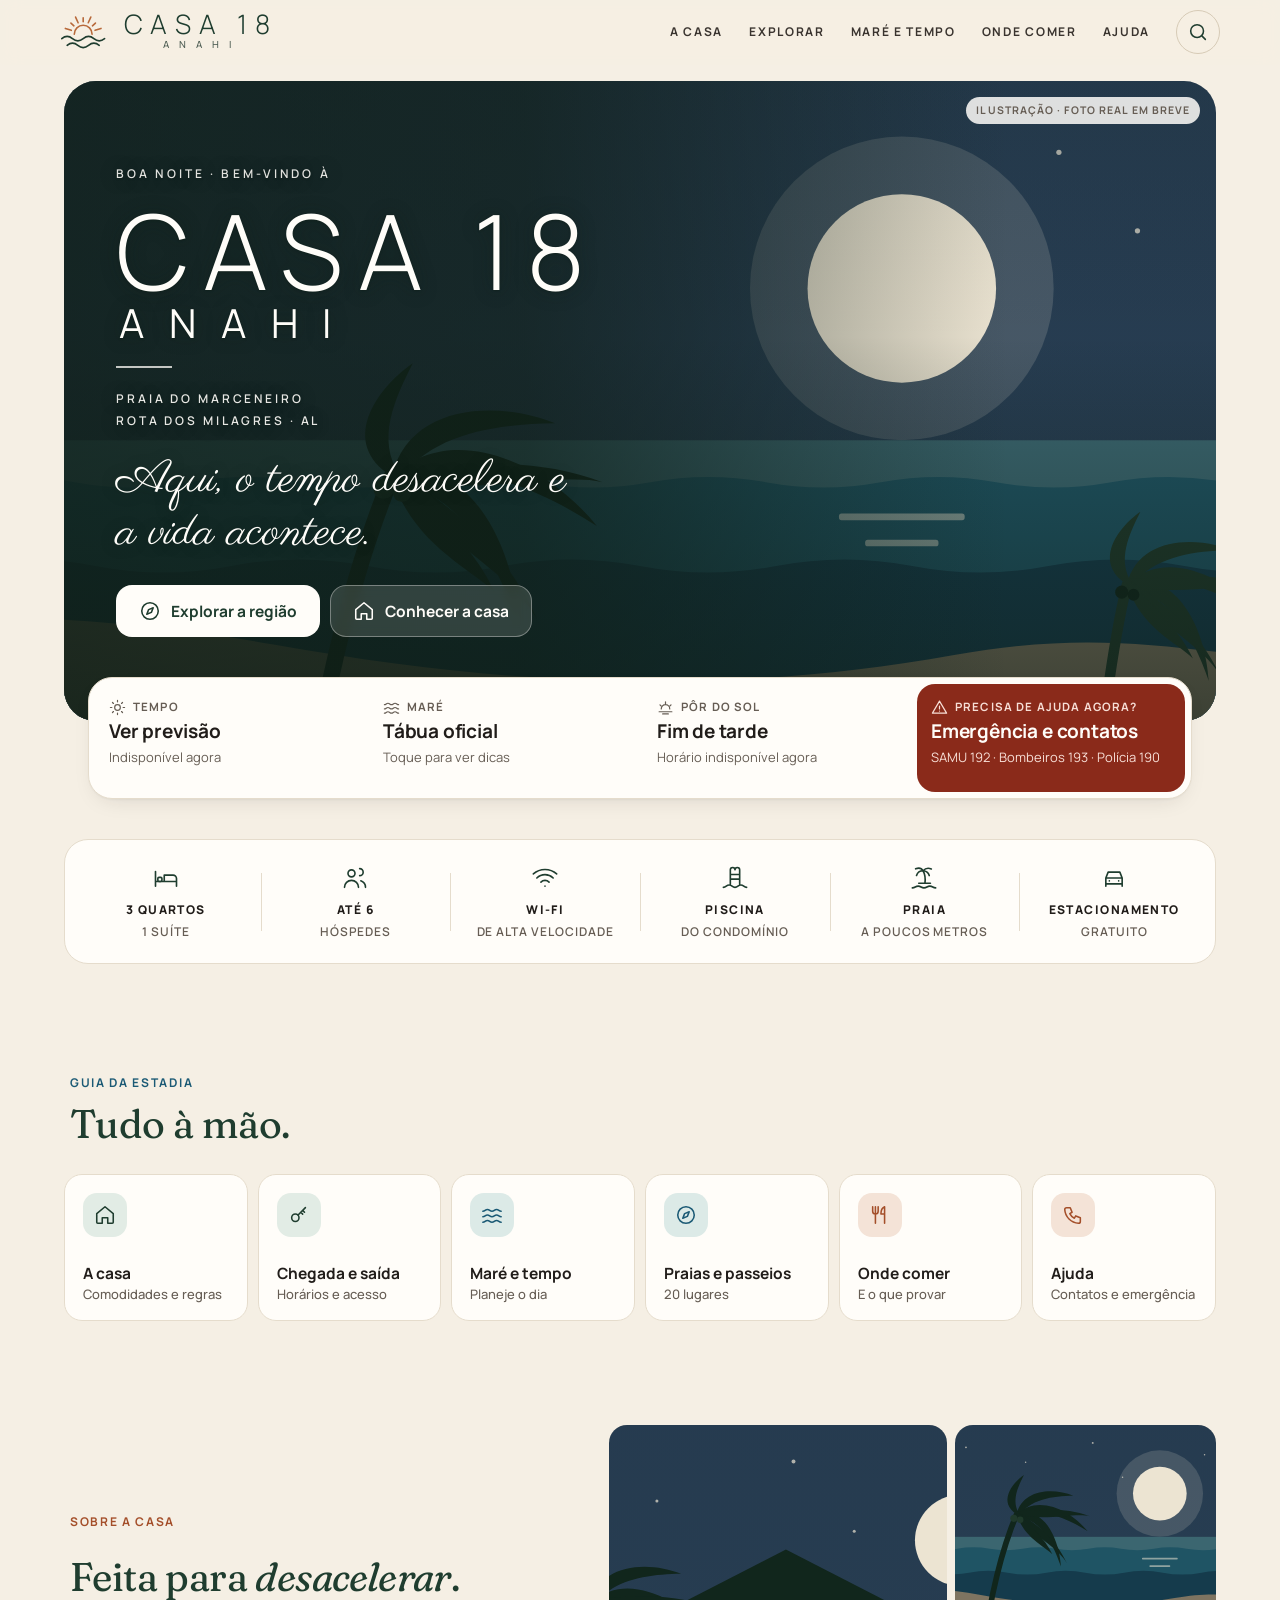
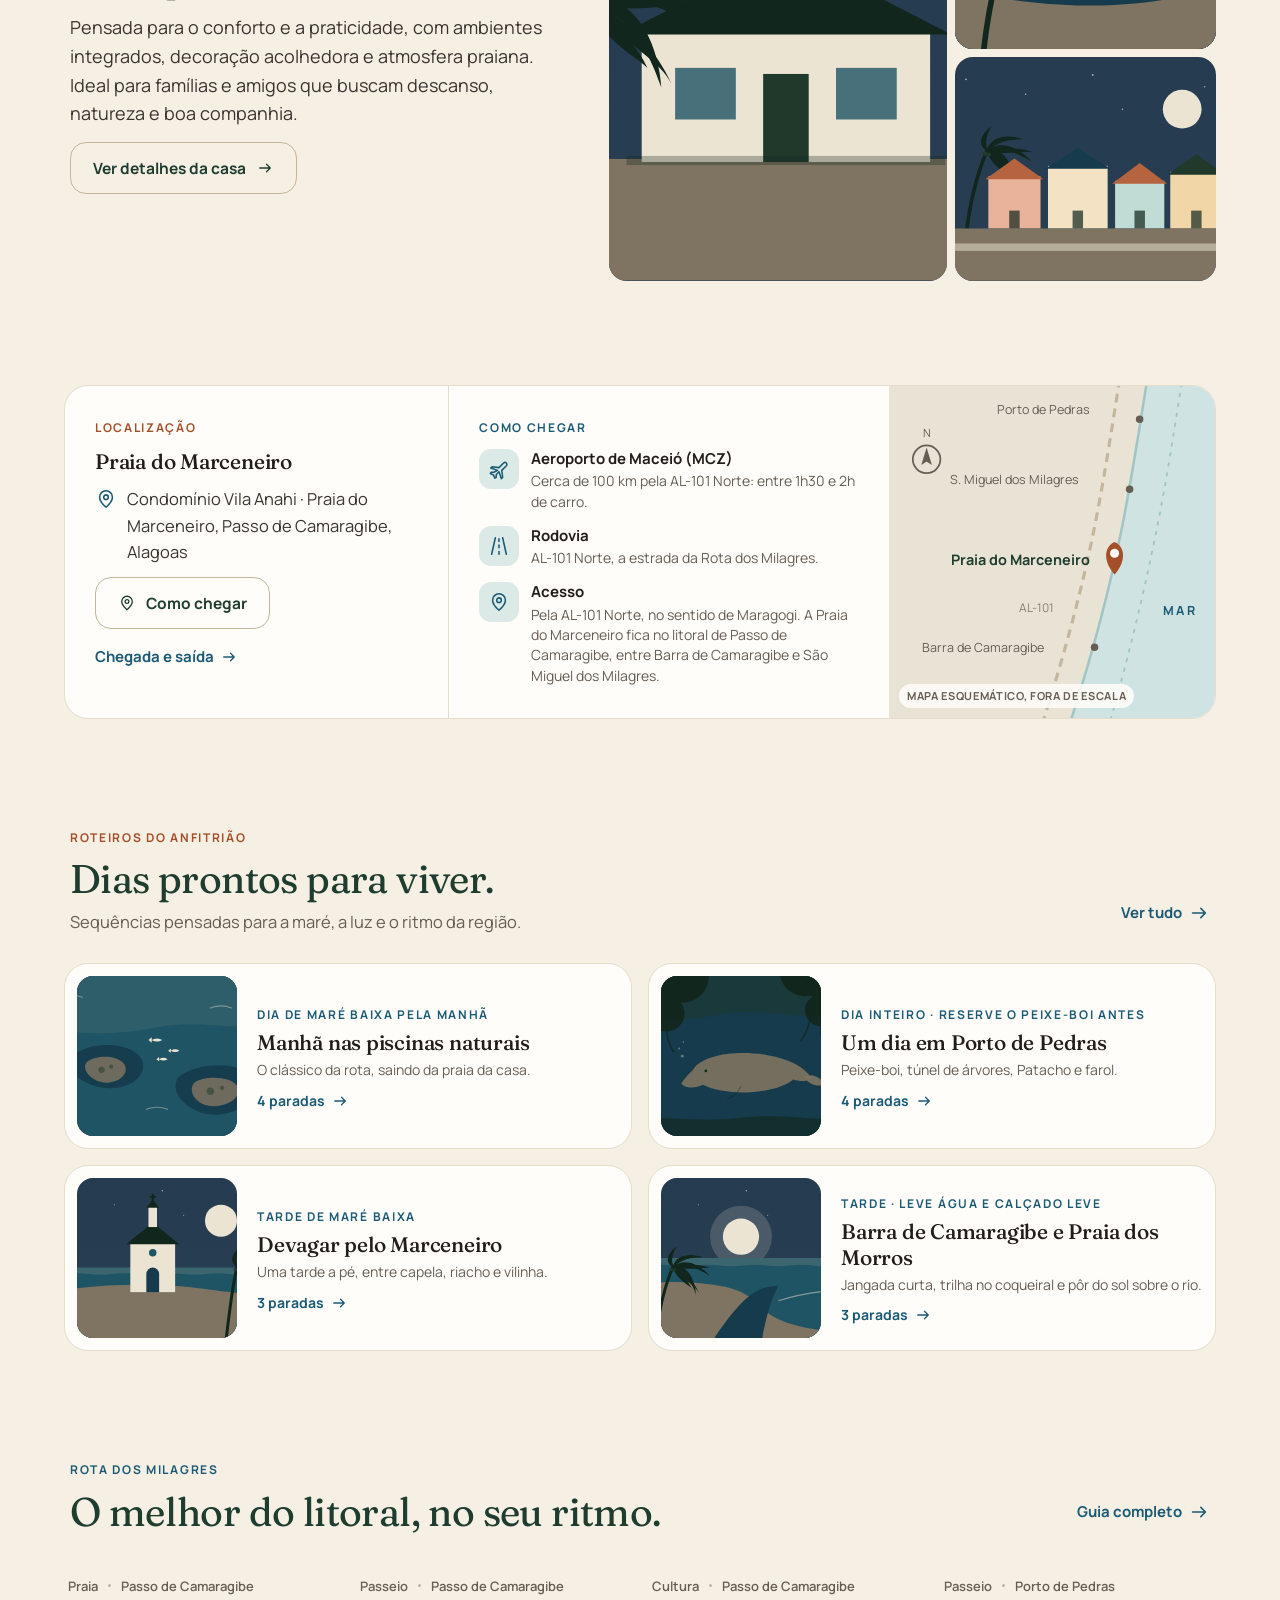
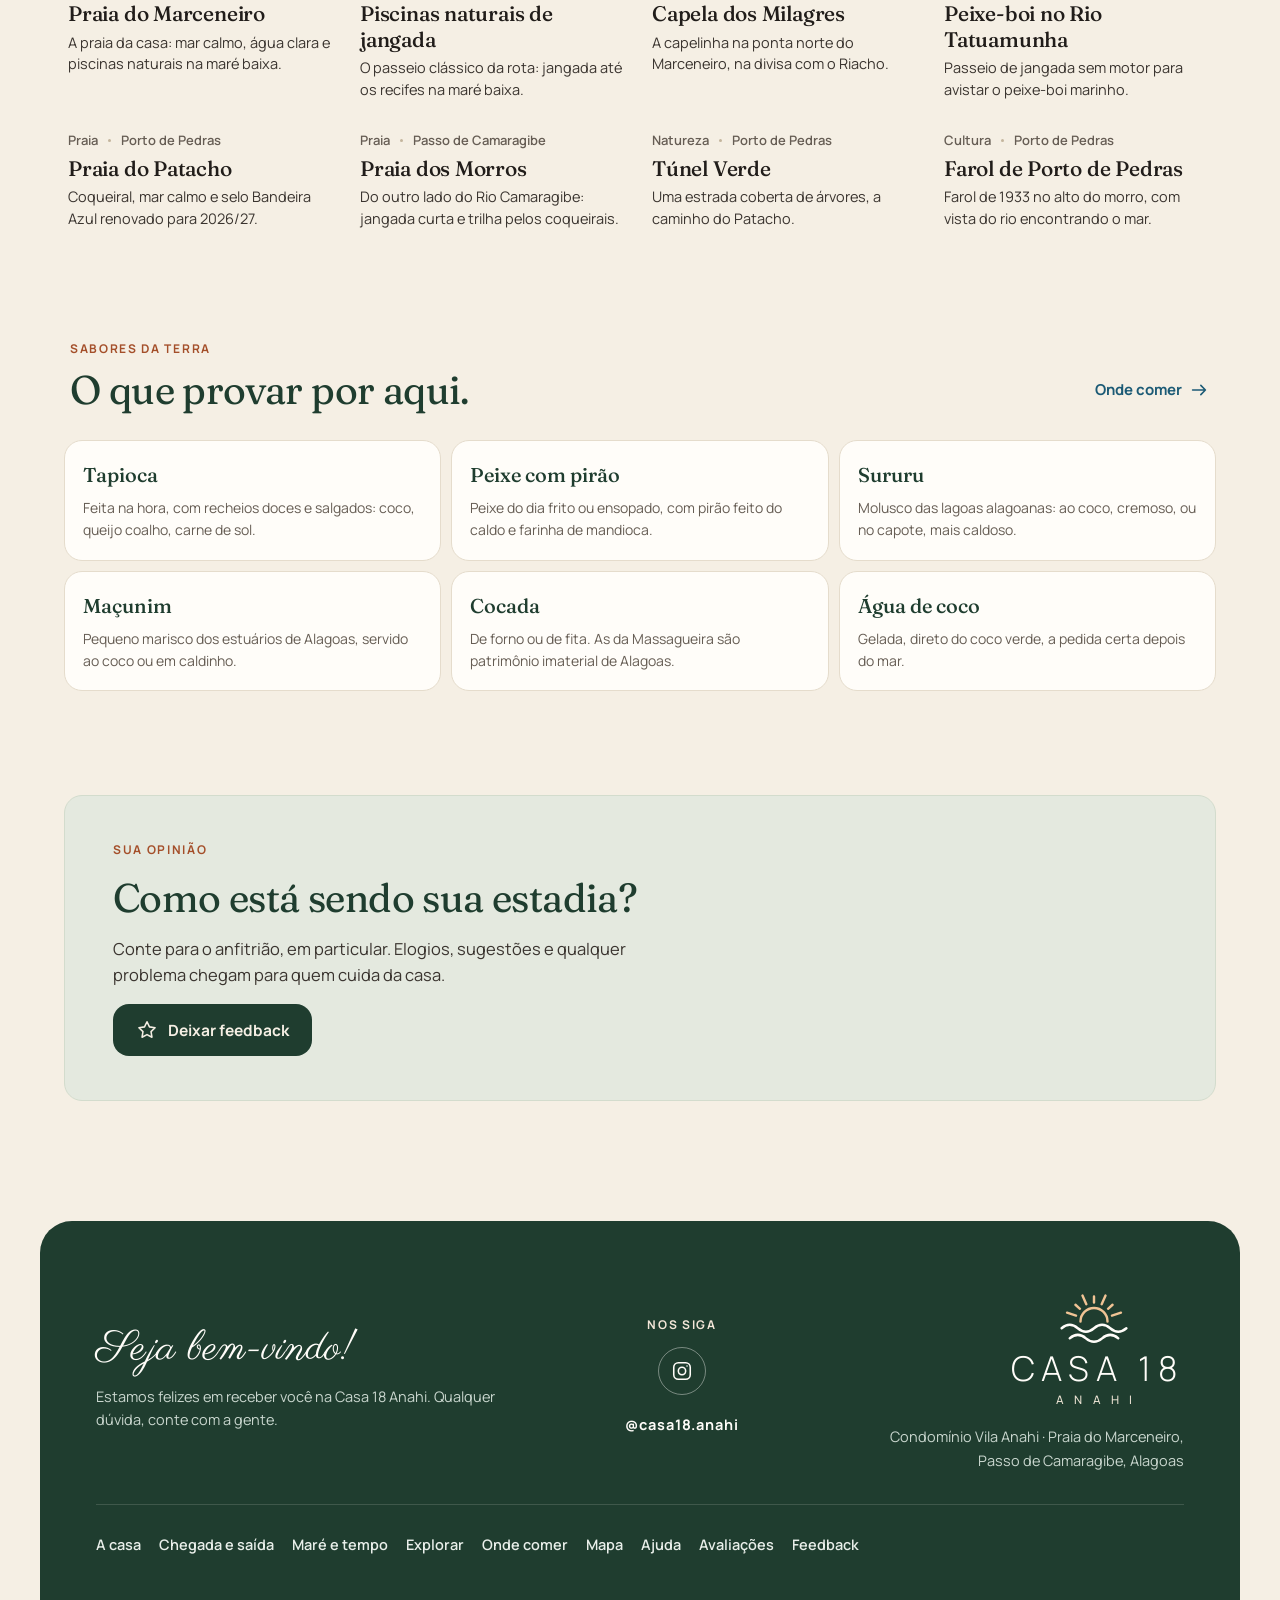
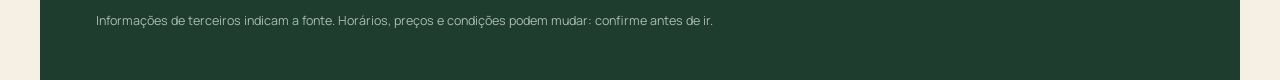
==== index.html @ d0d4b691 "Anahi001" ====
<!doctype html>
<html lang="pt-BR">
<head>
<meta charset="utf-8">
<meta name="viewport" content="width=device-width, initial-scale=1, viewport-fit=cover">
<title>Casa 18 Anahi · Guia do hóspede</title>
<meta name="description" content="Guia digital da casa na Praia do Marceneiro, Rota dos Milagres, Alagoas: estadia, praias, piscinas naturais, maré, onde comer e contatos úteis.">
<meta name="theme-color" content="#1F3D2F">
<meta name="robots" content="index, follow">
<meta property="og:type" content="website">
<meta property="og:locale" content="pt_BR">
<meta property="og:title" content="Casa 18 Anahi · Guia do hóspede">
<meta property="og:description" content="Tudo para sua estadia e o melhor da Rota dos Milagres, a poucos toques.">
<meta property="og:image" content="">
<link rel="icon" href="data:image/svg+xml,%3Csvg xmlns='http://www.w3.org/2000/svg' viewBox='0 0 64 64'%3E%3Crect width='64' height='64' rx='14' fill='%231F3D2F'/%3E%3Csvg x='3' y='3' width='58' height='58' viewBox='2 2 60 60'%3E%3Cg fill='none' stroke-linecap='round' stroke-linejoin='round' stroke-width='4.2'%3E%3Cpath stroke='%23F0C394' d='M21.5 31A10.5 10.5 0 0 1 42.5 31M17.26 26.21L12.03 24.51M22.89 18.46L19.66 14.01M32 15.5L32 10M41.11 18.46L44.34 14.01M46.74 26.21L51.97 24.51'/%3E%3Cpath stroke='%23FFFDF9' d='M5 42 c6 -5.6 12 -5.6 18 0 s12 5.6 18 0 s12 -5.6 18 0M14 52 c6 -5.6 12 -5.6 18 0 s12 5.6 18 0'/%3E%3C/g%3E%3C/svg%3E%3C/svg%3E">
<link rel="apple-touch-icon" href="apple-touch-icon.png">
<link rel="preconnect" href="https://fonts.googleapis.com">
<link rel="preconnect" href="https://fonts.gstatic.com" crossorigin>
<link href="https://fonts.googleapis.com/css2?family=Fraunces:ital,opsz,wght,SOFT@0,9..144,300..600,0..100;1,9..144,300..600,0..100&family=Manrope:wght@300..800&family=Parisienne&display=swap" rel="stylesheet">
<link rel="preconnect" href="https://api.open-meteo.com">
<link rel="stylesheet" href="assets/site.css">
</head>
<body>
<a class="pular" href="#conteudo">Pular para o conteúdo</a>
<svg width="0" height="0" style="position:absolute" aria-hidden="true">
  <symbol id="i-casa" viewBox="0 0 24 24"><path d="M3 10.5 12 3l9 7.5V20a1 1 0 0 1-1 1h-5v-6h-6v6H4a1 1 0 0 1-1-1z"/></symbol>
  <symbol id="i-chave" viewBox="0 0 24 24"><circle cx="8" cy="15" r="4"/><path d="m11 12 8-8m-3 3 2 2m-4 0 2 2"/></symbol>
  <symbol id="i-ondas" viewBox="0 0 24 24"><path d="M2 8c2.5 0 2.5-2 5-2s2.5 2 5 2 2.5-2 5-2 2.5 2 5 2M2 14c2.5 0 2.5-2 5-2s2.5 2 5 2 2.5-2 5-2 2.5 2 5 2M2 20c2.5 0 2.5-2 5-2s2.5 2 5 2 2.5-2 5-2 2.5 2 5 2"/></symbol>
  <symbol id="i-garfo" viewBox="0 0 24 24"><path d="M7 3v8m-3-8v5a3 3 0 0 0 6 0V3M7 11v10M17 21V3c-2.5 1-4 4-4 8h4"/></symbol>
  <symbol id="i-fone" viewBox="0 0 24 24"><path d="M5 4h4l2 5-2.5 1.5a11 11 0 0 0 5 5L15 13l5 2v4a2 2 0 0 1-2 2A16 16 0 0 1 3 6a2 2 0 0 1 2-2z"/></symbol>
  <symbol id="i-presente" viewBox="0 0 24 24"><rect x="3" y="8" width="18" height="4" rx="1"/><path d="M12 8v13M5 12v8a1 1 0 0 0 1 1h12a1 1 0 0 0 1-1v-8M12 8S10.5 3 8 4s0 4 4 4zm0 0s1.5-5 4-4 0 4-4 4z"/></symbol>
  <symbol id="i-msg" viewBox="0 0 24 24"><path d="M4 20l1.3-3.9A8 8 0 1 1 8 19z"/></symbol>
  <symbol id="i-bussola" viewBox="0 0 24 24"><circle cx="12" cy="12" r="9"/><path d="m15.5 8.5-2 5-5 2 2-5z"/></symbol>
  <symbol id="i-ajuda" viewBox="0 0 24 24"><circle cx="12" cy="12" r="9"/><path d="M9.5 9.5a2.5 2.5 0 1 1 3.5 2.3c-.6.3-1 .9-1 1.6V14M12 17.5v.01"/></symbol>
  <symbol id="i-pino" viewBox="0 0 24 24"><path d="M12 21s-7-6.2-7-11a7 7 0 0 1 14 0c0 4.8-7 11-7 11z"/><circle cx="12" cy="10" r="2.5"/></symbol>
  <symbol id="i-sol" viewBox="0 0 24 24"><circle cx="12" cy="12" r="4"/><path d="M12 2v2m0 16v2M4.9 4.9l1.4 1.4m11.4 11.4 1.4 1.4M2 12h2m16 0h2M4.9 19.1l1.4-1.4M17.7 6.3l1.4-1.4"/></symbol>
  <symbol id="i-nuvem" viewBox="0 0 24 24"><path d="M7 18h10a4 4 0 0 0 .5-8A6 6 0 0 0 6 9.5 4.3 4.3 0 0 0 7 18z"/></symbol>
  <symbol id="i-nuvem-sol" viewBox="0 0 24 24"><path d="M9 4V3M4.5 6.5l-.7-.7M3 11H2M14.4 6.2l.7-.7M6 11a4 4 0 0 1 7.6-1.7M8 20h9a3.5 3.5 0 0 0 .4-7A5 5 0 0 0 8 12.6 3.7 3.7 0 0 0 8 20z"/></symbol>
  <symbol id="i-chuva" viewBox="0 0 24 24"><path d="M7 15h10a4 4 0 0 0 .5-8A6 6 0 0 0 6 6.5 4.3 4.3 0 0 0 7 15zM8 18l-1 3M12 18l-1 3M16 18l-1 3"/></symbol>
  <symbol id="i-por-sol" viewBox="0 0 24 24"><path d="M3 18h18M6 14a6 6 0 0 1 12 0M12 4v3M4.2 8.2l1.4 1.4M19.8 8.2l-1.4 1.4M8 21h8"/></symbol>
  <symbol id="i-estrela" viewBox="0 0 24 24"><path d="m12 3 2.7 5.6 6.1.9-4.4 4.3 1 6.1L12 17l-5.4 2.9 1-6.1-4.4-4.3 6.1-.9z"/></symbol>
  <symbol id="i-seta" viewBox="0 0 24 24"><path d="M5 12h14m-5-5 5 5-5 5"/></symbol>
  <symbol id="i-x" viewBox="0 0 24 24"><path d="M6 6l12 12M18 6 6 18"/></symbol>
  <symbol id="i-mais" viewBox="0 0 24 24"><path d="M12 5v14M5 12h14"/></symbol>
  <symbol id="i-alerta" viewBox="0 0 24 24"><path d="M12 3 2 20h20zM12 10v4M12 17v.01"/></symbol>
  <symbol id="i-wifi" viewBox="0 0 24 24"><path d="M2 8.5a15 15 0 0 1 20 0M5 12a10 10 0 0 1 14 0M8.5 15.5a5 5 0 0 1 7 0M12 19v.01"/></symbol>
  <symbol id="i-ar" viewBox="0 0 24 24"><path d="M3 8h13a3 3 0 1 0-3-3M3 12h17a3 3 0 1 1-3 3M3 16h9"/></symbol>
  <symbol id="i-cozinha" viewBox="0 0 24 24"><rect x="4" y="3" width="16" height="18" rx="2"/><path d="M4 9h16M8 6h.01M12 6h.01M9 13v4"/></symbol>
  <symbol id="i-cama" viewBox="0 0 24 24"><path d="M3 6.5V19M3 15h18v4M21 15v-2.5a3 3 0 0 0-3-3h-7.5V15"/><rect x="5" y="11.5" width="3.5" height="3.5" rx="1"/></symbol>
  <symbol id="i-toalha" viewBox="0 0 24 24"><path d="M7 3h10a2 2 0 0 1 2 2v16H9V5a2 2 0 0 0-2-2 2 2 0 0 0-2 2v4h4M13 15h2"/></symbol>
  <symbol id="i-carro" viewBox="0 0 24 24"><path d="M5 17h14v-5l-2-5H7l-2 5zM5 17v2M19 17v2M5 12h14M8 14.5h.01M16 14.5h.01"/></symbol>
  <symbol id="i-piscina" viewBox="0 0 24 24"><path d="M8 17V5a2 2 0 0 1 4 0M16 17V5a2 2 0 0 0-4 0M8 9h8M8 13h8M2 20c2.5 0 2.5-2 5-2s2.5 2 5 2 2.5-2 5-2 2.5 2 5 2"/></symbol>
  <symbol id="i-tv" viewBox="0 0 24 24"><rect x="3" y="5" width="18" height="12" rx="2"/><path d="M8 21h8M12 17v4"/></symbol>
  <symbol id="i-maquina" viewBox="0 0 24 24"><rect x="4" y="3" width="16" height="18" rx="2"/><circle cx="12" cy="13" r="4"/><path d="M8 6h.01M11 6h.01"/></symbol>
  <symbol id="i-churrasqueira" viewBox="0 0 24 24"><path d="M4 10h16a8 8 0 0 1-16 0zM8 18l-2 3M16 18l2 3M9 3c0 1.5 1 1.5 1 3M13 3c0 1.5 1 1.5 1 3"/></symbol>
  <symbol id="i-chuveiro" viewBox="0 0 24 24"><path d="M4 21V7a4 4 0 0 1 8 0M9 9h6a3 3 0 0 0-6 0M10 14v.01M12 16v.01M14 14v.01M12 12v.01M16 16v.01"/></symbol>
  <symbol id="i-folha" viewBox="0 0 24 24"><path d="M5 19c0-9 6-14 15-14 0 9-5 15-14 15zM5 19l7-7"/></symbol>
  <symbol id="i-cruz" viewBox="0 0 24 24"><path d="M9 3h6v6h6v6h-6v6H9v-6H3V9h6z"/></symbol>
  <symbol id="i-carrinho" viewBox="0 0 24 24"><path d="M3 4h2l2.4 11h11l2-8H6.2M9 20h.01M17 20h.01"/></symbol>
  <symbol id="i-pessoas" viewBox="0 0 24 24"><circle cx="9" cy="8" r="3"/><path d="M3 20a6 6 0 0 1 12 0M16 4a3 3 0 0 1 0 6M21 20a6 6 0 0 0-4-5.6"/></symbol>
  <symbol id="i-copiar" viewBox="0 0 24 24"><rect x="9" y="9" width="12" height="12" rx="2"/><path d="M5 15V5a2 2 0 0 1 2-2h10"/></symbol>
  <symbol id="i-check" viewBox="0 0 24 24"><path d="m5 12 5 5 9-10"/></symbol>
  <symbol id="i-barco" viewBox="0 0 24 24"><path d="M11 3v13M12 4c4 3 5 7 4 11h-4M3 17h18l-2 3H5zM12 4c-3 3-4 7-3 11"/></symbol>
  <symbol id="i-capela" viewBox="0 0 24 24"><path d="M12 2v4M10 4h4M6 21V11l6-5 6 5v10zM10 21v-4a2 2 0 0 1 4 0v4"/></symbol>
  <symbol id="i-sacola" viewBox="0 0 24 24"><path d="M5 8h14l-1 13H6zM9 8V6a3 3 0 0 1 6 0v2"/></symbol>
  <symbol id="i-xicara" viewBox="0 0 24 24"><path d="M4 9h12v5a5 5 0 0 1-5 5H9a5 5 0 0 1-5-5zM16 11h1.5a2.5 2.5 0 0 1 0 5H16M8 3v3M12 3v3"/></symbol>
  <symbol id="i-lista" viewBox="0 0 24 24"><path d="M9 6h11M9 12h11M9 18h11M4 6h.01M4 12h.01M4 18h.01"/></symbol>
  <symbol id="i-lupa" viewBox="0 0 24 24"><circle cx="11" cy="11" r="7"/><path d="m20 20-3.5-3.5"/></symbol>
  <symbol id="i-compartilhar" viewBox="0 0 24 24"><path d="M12 3v12M7 8l5-5 5 5M5 14v5a2 2 0 0 0 2 2h10a2 2 0 0 0 2-2v-5"/></symbol>
  <symbol id="i-enviar" viewBox="0 0 24 24"><path d="M4 12 20 4l-5 16-3-7zM12 13l8-9"/></symbol>
  <symbol id="i-cadeado" viewBox="0 0 24 24"><rect x="5" y="10" width="14" height="11" rx="2"/><path d="M8 10V7a4 4 0 0 1 8 0v3"/></symbol>
  <symbol id="i-aviao" viewBox="0 0 24 24"><path d="M10.5 13.5 3 11l1.5-1.5 7.5 1L17 5.5a2 2 0 0 1 3 3L15 13.5l1 7.5-1.5 1.5-2.5-7.5L9 18v3l-1.5 1L6 18.5 2.5 17l1-1.5h3z"/></symbol>
  <symbol id="i-estrada" viewBox="0 0 24 24"><path d="M8 3 4 21M16 3l4 18M12 4v3M12 11v3M12 18v3"/></symbol>
  <symbol id="i-praia" viewBox="0 0 24 24"><path d="M12.8 16.5c.5-3.9.2-7.5-1.6-10.7M11.2 5.8C10 3.7 7.4 3 4.8 4.1M11.2 5.8c1.8-2 4.6-2.6 7.1-1.5M11.2 5.8c-2.6 0-4.8 1.5-5.6 4M11.2 5.8c2.6.1 4.6 1.7 5.3 4.1M7.5 16.5h10M2 20.5c2.5 0 2.5-1.5 5-1.5s2.5 1.5 5 1.5 2.5-1.5 5-1.5 2.5 1.5 5 1.5"/></symbol>
  <symbol id="i-instagram" viewBox="0 0 24 24"><rect x="3" y="3" width="18" height="18" rx="5"/><circle cx="12" cy="12" r="4"/><path d="M17.5 6.5h.01"/></symbol>
  <symbol id="i-play" viewBox="0 0 24 24"><path d="M8 5v14l11-7z"/></symbol>
  <symbol id="i-bicicleta" viewBox="0 0 24 24"><circle cx="6" cy="16" r="4"/><circle cx="18" cy="16" r="4"/><path d="M6 16l4-8h5l3 8M10 8 9 5H7M12 16l3-8"/></symbol>
  <symbol id="i-onibus" viewBox="0 0 24 24"><rect x="5" y="3" width="14" height="15" rx="2.5"/><path d="M5 11h14M9 6.5h6M8 18v2.5M16 18v2.5M8.5 14.5h.01M15.5 14.5h.01"/></symbol>
  <symbol id="i-varanda" viewBox="0 0 24 24"><path d="M3 11.5h18M3 20.5h18M3 8.5v12M21 8.5v12M7.5 11.5v9M12 11.5v9M16.5 11.5v9"/></symbol>
  <symbol id="i-rede" viewBox="0 0 24 24"><path d="M3 4v17M21 4v17M3 8c3.5 8 14.5 8 18 0M3 8c4 3.5 14 3.5 18 0"/></symbol>
  <symbol id="i-whatsapp" viewBox="0 0 24 24"><path d="M4 20.5l1.2-4A8.5 8.5 0 1 1 8.3 19.6z"/><path d="M9.2 8.6c-.3 1.6.4 3.3 1.8 4.6 1.4 1.3 3 1.9 4.4 1.6l.8-1.4-1.9-1-.9.8c-.8-.4-1.5-1.1-1.9-1.9l.8-.9-1-1.9z"/></symbol>
  <symbol id="i-lua" viewBox="0 0 24 24"><path d="M20 14.5A8 8 0 0 1 9.5 4a8 8 0 1 0 10.5 10.5z"/></symbol>
  <symbol id="i-relogio" viewBox="0 0 24 24"><circle cx="12" cy="12" r="9"/><path d="M12 7v5l3 2"/></symbol>
</svg>

<header class="topo">
  <div class="topo-in">
    <a class="marca" href="#/inicio" aria-label="Casa 18 Anahi · início"><span class="marca-logo" data-logo></span></a>
    <nav class="nav-topo" aria-label="Navegação principal">
      <a href="#/casa">A casa</a><a href="#/explorar">Explorar</a><a href="#/planejar">Maré e tempo</a><a href="#/comer">Onde comer</a><a href="#/ajuda">Ajuda</a>
    </nav>
    <button type="button" class="btn-ic" data-buscar aria-label="Buscar no guia"><svg class="ic" aria-hidden="true"><use href="#i-lupa"/></svg></button>
    <a class="btn-reservar" data-reservar hidden target="_blank" rel="noopener">Reservar</a>
    <a class="btn-wa" href="#/ajuda" target="_blank" rel="noopener" aria-label="Falar com o anfitrião pelo WhatsApp"><svg class="ic ic-sm" aria-hidden="true"><use href="#i-whatsapp"/></svg><span class="btn-wa-txt" aria-hidden="true">Falar com o anfitrião</span></a>
  </div>
</header>

<main id="conteudo" tabindex="-1"><noscript><p style="padding:24px">Este guia precisa de JavaScript ativado para funcionar.</p></noscript></main>

<nav class="nav-base" aria-label="Navegação rápida">
  <a href="#/inicio"><svg class="ic" aria-hidden="true"><use href="#i-casa"/></svg>Início</a>
  <a href="#/casa"><svg class="ic" aria-hidden="true"><use href="#i-chave"/></svg>A casa</a>
  <a href="#/explorar"><svg class="ic" aria-hidden="true"><use href="#i-bussola"/></svg>Explorar</a>
  <a href="#/comer"><svg class="ic" aria-hidden="true"><use href="#i-garfo"/></svg>Comer</a>
  <a href="#/ajuda"><svg class="ic" aria-hidden="true"><use href="#i-ajuda"/></svg>Ajuda</a>
</nav>

<dialog class="folha" id="folha" aria-labelledby="folha-titulo"></dialog>
<dialog class="busca" id="busca" aria-label="Buscar no guia"></dialog>
<div class="toast" id="toast" role="status" aria-live="polite"></div>

<script src="conteudo.js"></script>
<script src="assets/ilustracoes.js"></script>
<script src="assets/marca.js"></script>
<script src="assets/site.js"></script>
</body>
</html>
---- assets/site.css ----
/* Guia do hóspede · Praia do Marceneiro
   Tokens de design: altere cores e fontes aqui. */
:root{
  --areia:#F5EFE4; --linho:#FBF8F2; --papel:#FFFDF9; --palha:#E5DCCC; --palha-2:#D6CAB5; --palha-3:#C4B59D;
  --coqueiro:#1F3D2F; --coqueiro-2:#2C5240; --oceano:#1B5A75; --oceano-2:#13455A; --oceano-claro:#E3EEEC; --oceano-fundo:#F3F8F7;
  --turquesa:#6FBFB8; --terracota:#A44F2A; --terracota-claro:#F4E3D7; --sol:#E0A272;
  --tinta:#211D1A; --texto:#3A342F; --mudo:#665D54; --alerta:#8A2A1A; --alerta-bg:#F7DED6;
  --display:'Fraunces', 'Iowan Old Style', Georgia, serif;
  --sans:'Manrope', system-ui, -apple-system, 'Segoe UI', sans-serif;
  --r-sm:8px; --r-md:12px; --r-lg:18px; --r-xl:24px; --r-2xl:32px;
  --sombra:0 1px 2px rgba(33,29,26,.04), 0 8px 24px -12px rgba(33,29,26,.18);
  --sombra-alta:0 24px 60px -20px rgba(20,32,26,.35);
  --nav-h:68px; --largura:1200px;
  --ease:cubic-bezier(.2,.7,.2,1);
  color-scheme:light;
}
*{box-sizing:border-box}
html{-webkit-text-size-adjust:100%;scroll-padding-top:84px;background:var(--areia)}
body{margin:0;background:var(--areia);color:var(--tinta);font-family:var(--sans);font-size:1.03125rem;line-height:1.6;-webkit-font-smoothing:antialiased;text-rendering:optimizeLegibility;font-feature-settings:"ss01","cv05"}
img{max-width:100%;display:block}
a{color:var(--oceano);text-underline-offset:3px;text-decoration-thickness:1px}
a:hover{color:var(--oceano-2)}
button{font:inherit;color:inherit}
:focus-visible{outline:3px solid var(--oceano);outline-offset:2px;border-radius:6px}
::selection{background:#CDE4E0}
.sr-only{position:absolute!important;width:1px;height:1px;padding:0;margin:-1px;overflow:hidden;clip:rect(0,0,0,0);white-space:nowrap;border:0}
.pular{position:absolute;left:12px;top:-60px;z-index:100;background:var(--coqueiro);color:var(--areia);padding:10px 16px;border-radius:var(--r-md);text-decoration:none}
.pular:focus{top:12px}
.ic{width:22px;height:22px;flex:none;fill:none;stroke:currentColor;stroke-width:1.7;stroke-linecap:round;stroke-linejoin:round}
.ic-sm{width:18px;height:18px}.ic-lg{width:28px;height:28px}

/* Tipografia */
.display{font-family:var(--display);font-optical-sizing:auto;font-weight:400;letter-spacing:-.022em;line-height:1.02;font-variation-settings:"SOFT" 50,"WONK" 0}
.h1{font-family:var(--display);font-weight:400;font-size:clamp(2.125rem,5.2vw,3.75rem);line-height:1.04;letter-spacing:-.022em;color:var(--coqueiro);font-variation-settings:"SOFT" 50;margin:0}
.h2{font-family:var(--display);font-weight:400;font-size:clamp(1.625rem,3.4vw,2.5rem);line-height:1.1;letter-spacing:-.015em;color:var(--coqueiro);font-variation-settings:"SOFT" 50;margin:0}
.h3{font-family:var(--display);font-weight:500;font-size:1.3125rem;line-height:1.2;letter-spacing:-.01em;color:var(--tinta);margin:0}
.h4{font-family:var(--sans);font-weight:700;font-size:1rem;line-height:1.35;margin:0}
.olho{display:inline-flex;align-items:center;gap:8px;font-size:0.75rem;letter-spacing:.14em;text-transform:uppercase;font-weight:700;color:var(--terracota);margin:0 0 10px}
.olho.mar{color:var(--oceano)} .olho.mudo{color:var(--mudo)} .olho.claro{color:#F4E7D9}
.olho .ponto{width:7px;height:7px;border-radius:50%;background:currentColor}
.lead{font-size:1.125rem;line-height:1.6;color:var(--texto);max-width:38rem;margin:0}
.mudo{color:var(--mudo)} .p0{margin:0}
.it{font-family:var(--display);font-style:italic;font-weight:400}

/* Estrutura */
.topo{position:sticky;top:0;z-index:40;background:rgba(245,239,228,.9);backdrop-filter:saturate(1.4) blur(10px);-webkit-backdrop-filter:saturate(1.4) blur(10px);border-bottom:1px solid transparent;transition:border-color .2s,background .2s}
.topo.rolado{border-bottom-color:var(--palha)}
.topo-in{max-width:var(--largura);margin:0 auto;padding:10px 20px;display:flex;align-items:center;gap:14px;min-height:64px}
.marca{display:flex;align-items:center;gap:10px;text-decoration:none;color:var(--coqueiro);min-width:0;margin-right:auto}
.marca-selo{width:36px;height:36px;border-radius:11px;overflow:hidden;flex:none}
.marca-txt{display:flex;flex-direction:column;min-width:0}
.marca-nome{font-family:var(--display);font-size:1.25rem;font-weight:500;line-height:1.1;white-space:nowrap;overflow:hidden;text-overflow:ellipsis;letter-spacing:-.01em}
.marca-local{font-size:0.65625rem;letter-spacing:.14em;text-transform:uppercase;color:var(--mudo);font-weight:600}
.nav-topo{display:none;gap:2px;font-size:0.75rem;font-weight:700;letter-spacing:.14em;text-transform:uppercase}
.nav-topo a{position:relative;color:var(--texto);text-decoration:none;padding:12px 12px;min-height:44px;display:inline-flex;align-items:center;transition:color .15s}
.nav-topo a::after{content:"";position:absolute;left:12px;right:calc(12px + .14em);bottom:8px;height:1.5px;background:currentColor;transform:scaleX(0);transition:transform .2s var(--ease)}
.nav-topo a:hover{color:var(--coqueiro)}
.nav-topo a:hover::after{transform:scaleX(.5)}
.nav-topo a[aria-current="page"]{color:var(--coqueiro)}
.nav-topo a[aria-current="page"]::after{transform:none}
.btn-ic{width:44px;height:44px;border-radius:22px;border:1px solid var(--palha-2);background:transparent;display:inline-flex;align-items:center;justify-content:center;color:var(--coqueiro);flex:none;cursor:pointer;text-decoration:none;transition:background .15s}
.btn-ic:hover{background:var(--linho);color:var(--coqueiro)}
.btn-wa{display:none}
main{max-width:var(--largura);margin:0 auto;padding:0 0 calc(var(--nav-h) + 40px + env(safe-area-inset-bottom))}
main:focus{outline:none}
.nav-base{position:fixed;left:10px;right:10px;bottom:calc(10px + env(safe-area-inset-bottom));z-index:40;display:grid;grid-template-columns:repeat(5,minmax(0,1fr));padding:6px;background:rgba(251,248,242,.94);backdrop-filter:blur(12px);-webkit-backdrop-filter:blur(12px);border:1px solid var(--palha);border-radius:22px;box-shadow:var(--sombra)}
.nav-base a{position:relative;display:flex;flex-direction:column;align-items:center;justify-content:center;gap:2px;min-height:52px;text-decoration:none;color:var(--mudo);font-size:0.6875rem;font-weight:600;border-radius:16px;transition:color .15s,background .15s}
.nav-base a[aria-current="page"]{color:var(--coqueiro);background:#EEE7D9}
@media (min-width:960px){
  .nav-topo{display:flex}
  .nav-base{display:none}
  main{padding-bottom:0}
  .btn-wa{display:inline-flex;align-items:center;gap:8px;height:44px;padding:0 18px;border-radius:999px;background:var(--coqueiro);color:var(--areia);text-decoration:none;font-size:0.875rem;font-weight:700}
  .btn-wa:hover{background:#17301F;color:var(--areia)}
}

/* Blocos */
.sec{padding:56px 16px 0}
.sec-cab{padding:0 6px;margin-bottom:20px;display:flex;flex-wrap:wrap;align-items:flex-end;justify-content:space-between;gap:10px 20px}
.sec-cab>div{max-width:40rem}
.sec-cab p{margin:8px 0 0;color:var(--mudo)}
@media (min-width:960px){.sec{padding:104px 24px 0}.sec-cab{margin-bottom:28px}}
.painel{background:var(--papel);border:1px solid var(--palha);border-radius:var(--r-lg);padding:20px}
@media (min-width:700px){.painel{padding:26px}}
.vazio{border:1.5px dashed var(--palha-3);border-radius:var(--r-lg);padding:28px 24px;display:flex;flex-direction:column;gap:8px;align-items:flex-start;background:rgba(255,253,249,.5)}
.vazio p{margin:0;color:var(--mudo);max-width:34rem}
.grade{display:grid;gap:14px}
.g2{grid-template-columns:repeat(2,minmax(0,1fr))}
@media (min-width:860px){.g-dupla{grid-template-columns:repeat(2,minmax(0,1fr))}.g-tripla{grid-template-columns:repeat(3,minmax(0,1fr))}}
.lista{margin:0;padding:0;list-style:none;display:flex;flex-direction:column;gap:12px}
.lista li{display:flex;gap:12px;align-items:flex-start;color:var(--texto)}
.lista li::before{content:"";flex:none;width:7px;height:7px;border-radius:50%;background:var(--turquesa);margin-top:10px}
.lista.terra li::before{background:var(--sol)}
.link-seta{display:inline-flex;align-items:center;gap:6px;font-weight:700;font-size:0.9375rem;padding:10px 0;text-decoration:none;color:var(--oceano)}
.link-seta .ic{transition:transform .2s var(--ease)}
.link-seta:hover .ic{transform:translateX(3px)}

/* Botões e controles */
.btn{display:inline-flex;align-items:center;justify-content:center;gap:10px;min-height:52px;padding:0 22px;border-radius:16px;border:1px solid transparent;font-size:0.96875rem;font-weight:700;text-decoration:none;cursor:pointer;transition:background .15s,border-color .15s,transform .1s;white-space:nowrap}
.btn:active{transform:scale(.98)}
.btn-prim{background:var(--coqueiro);color:var(--areia)} .btn-prim:hover{background:#17301F;color:var(--areia)}
.btn-sec{background:transparent;border-color:var(--palha-3);color:var(--coqueiro)} .btn-sec:hover{background:var(--linho);border-color:var(--coqueiro);color:var(--coqueiro)}
.btn-mar{background:var(--oceano-claro);color:var(--oceano)} .btn-mar:hover{background:#D4E6E3;color:var(--oceano-2)}
.btn-claro{background:var(--areia);color:var(--coqueiro)} .btn-claro:hover{background:#fff;color:var(--coqueiro)}
.btn[aria-disabled="true"],.btn:disabled{background:var(--palha);color:var(--mudo);border-color:transparent;cursor:not-allowed}
.btn-bloco{width:100%}
.btn-peq{min-height:44px;padding:0 16px;font-size:0.90625rem;border-radius:12px}
.acoes{display:flex;flex-wrap:wrap;gap:10px}
.filtros{display:flex;gap:8px;overflow-x:auto;padding:2px 16px 6px;margin:0 -16px;scrollbar-width:none;scroll-padding-inline:16px}
.filtros::-webkit-scrollbar{display:none}
.chip{flex:none;display:inline-flex;align-items:center;gap:6px;min-height:42px;padding:0 16px;border-radius:999px;border:1px solid var(--palha-2);background:var(--papel);font-size:0.90625rem;font-weight:600;cursor:pointer;color:var(--texto);transition:background .15s,border-color .15s,color .15s}
.chip:hover{border-color:var(--palha-3)}
.chip[aria-pressed="true"]{background:var(--coqueiro);border-color:var(--coqueiro);color:var(--areia)}
.chip .n{font-size:0.75rem;opacity:.7;font-weight:700}
.selo{display:inline-flex;align-items:center;gap:5px;font-size:0.75rem;font-weight:700;padding:5px 9px;border-radius:var(--r-sm);line-height:1.2;white-space:nowrap}
.selo-emergencia{background:var(--alerta-bg);color:var(--alerta)}
.selo-essencial{background:#DCEAE7;color:var(--oceano)}
.selo-conveniencia{background:#EDE6D9;color:#5A5148}
.selo-parceiro{background:var(--coqueiro);color:var(--areia)}
.selo-claro{background:rgba(255,253,249,.92);color:var(--coqueiro)}
.selo-mare{background:#DCEAE7;color:var(--oceano-2)}
.selo-reserva{background:var(--terracota-claro);color:#7E3A1C}
.selo-patrocinado{background:#F3E4D6;color:#7A3E20}
.selo-confirmar{border:1px dashed var(--terracota);color:var(--terracota);background:rgba(255,253,249,.92)}
.confirmar{color:var(--terracota);font-style:italic}
.segmento{display:inline-flex;border:1px solid var(--palha-2);border-radius:999px;padding:3px;background:var(--papel)}
.segmento button{min-height:38px;padding:0 16px;border-radius:999px;border:0;background:transparent;font-weight:600;font-size:0.875rem;cursor:pointer;display:inline-flex;align-items:center;gap:6px}
.segmento button[aria-pressed="true"]{background:var(--coqueiro);color:var(--areia)}

/* Ilustrações e fotos */
.midia{position:relative;overflow:hidden;background:var(--palha)}
.midia>img,.midia>.arte{position:absolute;inset:0;width:100%;height:100%;object-fit:cover}
.aviso-ilustra{display:inline-flex;align-items:center;gap:6px;margin:4px 0 0;font-size:0.75rem;color:var(--mudo);font-weight:600}
.aviso-ilustra .ic{color:var(--oceano)}
.sec>.aviso-ilustra{margin:0 6px 12px}
.midia .tag-ilustra{position:absolute;left:12px;bottom:12px;font-size:0.65625rem;letter-spacing:.08em;text-transform:uppercase;font-weight:700;background:rgba(255,253,249,.88);color:var(--mudo);border-radius:999px;padding:4px 9px}
.arte .onda-a{animation:onda 10s ease-in-out infinite alternate}
.arte .onda-b{animation:onda 13s ease-in-out infinite alternate-reverse}
.arte .sol{animation:flutua 8s ease-in-out infinite alternate}
.arte .folhas{animation:brisa 6s ease-in-out infinite alternate}
.arte .barco{animation:balanca 5s ease-in-out infinite alternate;transform-origin:225px 200px}
.arte .peixeboi{animation:nada 9s ease-in-out infinite alternate}
.arte .peixes{animation:nada 6s ease-in-out infinite alternate}
.arte .facho{animation:facho 4s ease-in-out infinite alternate;transform-origin:294px 82px}
@keyframes onda{from{transform:translateX(-22px)}to{transform:translateX(22px)}}
@keyframes flutua{from{transform:translateY(4px)}to{transform:translateY(-6px)}}
@keyframes brisa{from{transform:rotate(-2deg)}to{transform:rotate(2.5deg)}}
@keyframes balanca{from{transform:rotate(-2deg) translateX(-6px)}to{transform:rotate(2deg) translateX(6px)}}
@keyframes nada{from{transform:translateX(-10px)}to{transform:translateX(12px)}}
@keyframes facho{from{opacity:.12}to{opacity:.32}}

/* Hero */
.hero{padding:8px 12px 0}
.hero-palco{position:relative;border-radius:var(--r-2xl);overflow:hidden;min-height:min(78vh,640px);display:flex;flex-direction:column;justify-content:flex-end;color:#FFFDF9;isolation:isolate}
.hero-palco>.arte,.hero-palco>img{position:absolute;inset:0;width:100%;height:100%;object-fit:cover;z-index:-2}
.hero-palco>.arte-larga,.hero-palco>.arte-alta{position:absolute;inset:0;z-index:-2}.hero-palco .arte{position:absolute;inset:0;width:100%;height:100%}
.arte-larga{display:none}@media (min-aspect-ratio:1/1) and (min-width:700px){.arte-larga{display:block}.arte-alta{display:none}}
/* Véu para o letreiro branco ficar legível em qualquer horário (o céu do dia é claro) e sobre foto real. */
.hero-palco::after{content:"";position:absolute;inset:0;z-index:-1;background:linear-gradient(180deg,rgba(15,30,22,.66) 0%,rgba(15,30,22,.56) 40%,rgba(15,30,22,.6) 62%,rgba(15,30,22,.84) 100%)}
@media (min-width:700px){.hero-palco::after{background:linear-gradient(90deg,rgba(15,30,22,.76) 0%,rgba(15,30,22,.66) 40%,rgba(15,30,22,.3) 62%,rgba(15,30,22,0) 82%),linear-gradient(180deg,rgba(15,30,22,.1) 0%,rgba(15,30,22,0) 40%,rgba(15,30,22,.6) 100%)}}
.hero-conteudo{text-shadow:0 1px 2px rgba(15,30,22,.45),0 1px 18px rgba(15,30,22,.4)}
.hero-conteudo .btn{text-shadow:none}
.hero-conteudo{padding:28px 22px 62px;display:flex;flex-direction:column;gap:14px}
.hero-titulo{font-family:var(--display);font-weight:400;font-size:clamp(2.5rem,9.5vw,5.25rem);line-height:.98;letter-spacing:-.03em;margin:0;max-width:12ch;font-variation-settings:"SOFT" 60;text-wrap:balance}
.hero-titulo em{font-style:italic;font-weight:300}
.hero-sub{font-size:1.0625rem;line-height:1.55;margin:0;max-width:30rem;color:rgba(255,253,249,.9)}
.hero-rot{position:absolute;top:16px;right:16px;font-size:0.65625rem;letter-spacing:.1em;text-transform:uppercase;font-weight:700;background:rgba(255,253,249,.85);color:var(--mudo);border-radius:999px;padding:5px 10px}
.hero-acoes{display:flex;flex-wrap:wrap;gap:10px;margin-top:6px}
.hero-acoes .btn-claro{background:#FFFDF9}
.hero-acoes .btn-vidro{background:rgba(255,253,249,.14);color:#FFFDF9;border-color:rgba(255,253,249,.35);backdrop-filter:blur(6px)}
.hero-acoes .btn-vidro:hover{background:rgba(255,253,249,.24);color:#fff}
@media (min-width:960px){.hero{padding:16px 24px 0}.hero-conteudo{padding:48px 52px 84px;gap:18px}.hero-sub{font-size:1.1875rem}}

/* Marca e hero Casa 18 Anahi */
:root{--script:'Parisienne','Snell Roundhand','Apple Chancery',cursive}
.marca-logo{display:block;width:188px;aspect-ratio:240/46}
.marca-logo svg{width:100%;height:100%;display:block;overflow:visible}
@media (min-width:960px){.marca-logo{width:214px}}
@media (max-width:959px){.btn-wa{display:inline-flex;align-items:center;justify-content:center;width:44px;height:44px;border-radius:50%;background:var(--coqueiro);color:var(--areia);flex:none}.btn-wa .ic{width:20px;height:20px}.btn-wa-txt{display:none}}
.btn-reservar{display:none}
@media (min-width:960px){.btn-reservar:not([hidden]){display:inline-flex;align-items:center;height:44px;padding:0 18px;border-radius:999px;border:1px solid var(--coqueiro);color:var(--coqueiro);text-decoration:none;font-size:0.8125rem;font-weight:800;letter-spacing:.1em;text-transform:uppercase}.btn-reservar:hover{background:var(--coqueiro);color:var(--areia)}}
.hero-ola{font-size:0.75rem;letter-spacing:.26em;text-transform:uppercase;font-weight:600;color:rgba(255,253,249,.88)}
.hero-marca{margin:0;font-family:var(--sans);font-weight:300;line-height:.95;text-transform:uppercase;display:flex;flex-direction:column;gap:.18em}
.hero-marca .hm-1{font-size:clamp(2.875rem,12.5vw,6.5rem);letter-spacing:.14em;margin-right:-.14em}
.hero-marca .hm-2{font-size:clamp(1.25rem,5vw,2.5rem);letter-spacing:.62em;font-weight:400;padding-left:.08em}
.hero-traco{display:block;width:56px;height:1.5px;background:rgba(255,253,249,.75);margin:6px 0 2px}
.hero-local{font-size:0.75rem;letter-spacing:.24em;text-transform:uppercase;font-weight:600;color:rgba(255,253,249,.9);line-height:1.9;display:flex;flex-direction:column}
.hero-local .sep{display:none}
.hero-frase{font-family:var(--script);font-size:clamp(1.875rem,7.4vw,2.875rem);line-height:1.15;margin:4px 0 0;max-width:15ch;color:#FFFDF9;text-shadow:0 1px 14px rgba(15,30,22,.35)}
.btn-video{display:inline-flex;align-items:center;gap:12px;color:#FFFDF9;text-decoration:none;font-size:0.75rem;font-weight:700;letter-spacing:.14em;text-transform:uppercase;padding:6px 0;min-height:52px}
.btn-video .play{width:48px;height:48px;border-radius:50%;border:1.5px solid rgba(255,253,249,.85);display:flex;align-items:center;justify-content:center;transition:background .2s}
.btn-video .play .ic{width:18px;height:18px;fill:#FFFDF9;stroke:none;margin-left:3px}
.btn-video:hover .play{background:rgba(255,253,249,.18)}
.btn-video:hover{color:#fff}

/* Faixa "a casa em resumo" */
.faixa-sec{padding-top:40px}
.faixa{list-style:none;margin:0;padding:6px;display:grid;grid-template-columns:repeat(var(--nm,3),minmax(0,1fr));gap:0;background:var(--papel);border:1px solid var(--palha);border-radius:var(--r-xl)}
.faixa li{display:flex;flex-direction:column;align-items:center;text-align:center;gap:6px;padding:18px 8px;position:relative}
.faixa li .ic{color:var(--coqueiro);stroke-width:1.4;margin-bottom:4px}
.faixa li strong{font-size:0.75rem;letter-spacing:.12em;text-transform:uppercase;font-weight:800;line-height:1.3}
.faixa li span{font-size:0.75rem;letter-spacing:.08em;text-transform:uppercase;color:var(--mudo);font-weight:600;line-height:1.3}
@media (max-width:699px){.faixa li{padding:16px 4px}.faixa li strong{font-size:0.6875rem;letter-spacing:.05em}.faixa li span{font-size:0.6875rem;letter-spacing:.03em}
  .faixa[data-nm="3"] li:nth-child(n+4),.faixa[data-nm="2"] li:nth-child(n+3){border-top:1px solid var(--palha)}
  .faixa[data-nm="3"] li:not(:nth-child(3n+1))::before,.faixa[data-nm="2"] li:nth-child(2n)::before{content:"";position:absolute;left:0;top:22%;bottom:22%;width:1px;background:var(--palha)}}
@media (min-width:700px){.faixa{grid-template-columns:repeat(var(--n,6),minmax(0,1fr))}.faixa li:not(:first-child)::before{content:"";position:absolute;left:0;top:24%;bottom:24%;width:1px;background:var(--palha)}}

/* Sobre */
.sobre{display:grid;gap:24px;align-items:center}
.sobre-txt{display:grid;gap:14px;padding:0 6px}
.sobre-fotos{display:grid;grid-template-columns:1.3fr 1fr;grid-template-rows:1fr 1fr;gap:8px;aspect-ratio:4/3}
.sobre-fotos .midia{border-radius:var(--r-lg)}
.sobre-fotos .midia:first-child{grid-row:span 2}
@media (min-width:900px){.sobre{grid-template-columns:minmax(0,.9fr) minmax(0,1.1fr);gap:48px}}

/* Como chegar */
.trajetos{display:grid;gap:10px}
@media (min-width:860px){.trajetos{grid-template-columns:repeat(3,minmax(0,1fr))}}
.trajeto{display:flex;gap:14px;align-items:flex-start;padding:18px;border-radius:var(--r-lg);background:var(--papel);border:1px solid var(--palha)}
.trajeto .bola{width:44px;height:44px;border-radius:14px;display:flex;align-items:center;justify-content:center;flex:none}
.trajeto p{font-size:0.90625rem;margin-top:4px!important}

/* Painel "Seu dia" */
.dia{margin:-34px 12px 0;position:relative;z-index:2;background:var(--papel);border:1px solid var(--palha);border-radius:var(--r-xl);box-shadow:var(--sombra);padding:6px;display:grid;grid-template-columns:repeat(2,minmax(0,1fr));gap:6px}
@media (min-width:860px){.dia{margin:-44px 48px 0;grid-template-columns:repeat(4,minmax(0,1fr))}}
.dia-item{display:flex;flex-direction:column;gap:4px;padding:14px 14px 16px;border-radius:18px;text-decoration:none;color:var(--tinta);min-height:108px;transition:background .15s}
a.dia-item:hover{background:var(--linho);color:var(--tinta)}
.dia-item .rot{display:flex;align-items:center;gap:7px;font-size:0.71875rem;letter-spacing:.1em;text-transform:uppercase;font-weight:700;color:var(--mudo)}
.dia-item .rot .ic{width:17px;height:17px}
.dia-item strong{font-size:1.1875rem;font-weight:700;line-height:1.25;letter-spacing:-.01em}
.dia-item span.sub{font-size:0.8125rem;color:var(--mudo);line-height:1.4}
.dia-item.destaque{background:var(--coqueiro);color:var(--areia)}
.dia-item.destaque .rot,.dia-item.destaque .sub{color:#C9D6CE}
a.dia-item.destaque:hover{background:#17301F;color:var(--areia)}
.skeleton{display:inline-block;height:1em;width:7em;border-radius:6px;background:linear-gradient(90deg,var(--palha) 25%,#EEE6D8 50%,var(--palha) 75%);background-size:200% 100%;animation:brilho 1.4s infinite linear}
@keyframes brilho{from{background-position:200% 0}to{background-position:-200% 0}}

/* Atalhos */
.atalhos{display:grid;grid-template-columns:repeat(2,minmax(0,1fr));gap:10px}
@media (min-width:700px){.atalhos{grid-template-columns:repeat(3,minmax(0,1fr))}}
@media (min-width:1100px){.atalhos{grid-template-columns:repeat(6,minmax(0,1fr))}}
.atalho{display:flex;flex-direction:column;justify-content:space-between;gap:26px;min-height:120px;padding:18px;border-radius:var(--r-lg);background:var(--papel);border:1px solid var(--palha);text-decoration:none;color:var(--tinta);font-weight:700;font-size:0.96875rem;line-height:1.3;transition:border-color .2s,transform .2s var(--ease),box-shadow .2s}
.atalho:hover{border-color:var(--palha-3);color:var(--tinta);transform:translateY(-2px);box-shadow:var(--sombra)}
.atalho .bola{width:44px;height:44px;border-radius:14px;display:flex;align-items:center;justify-content:center}
.atalho small{display:block;font-weight:500;color:var(--mudo);font-size:0.8125rem;margin-top:2px}
.b-verde{background:#E2ECE5;color:var(--coqueiro)} .b-mar{background:#DCEAE7;color:var(--oceano)} .b-terra{background:var(--terracota-claro);color:var(--terracota)} .b-sol{background:#F6E6D2;color:#9A5A2A}

/* Cards */
.trilho{display:flex;gap:16px;overflow-x:auto;padding:4px 16px 10px;margin:0 -16px;scroll-snap-type:x mandatory;scroll-padding-inline:16px;scrollbar-width:none}
.trilho::-webkit-scrollbar{display:none}
.trilho>*{flex:0 0 min(80vw,320px);scroll-snap-align:start}
@media (min-width:960px){.trilho{display:grid;grid-template-columns:repeat(4,minmax(0,1fr));overflow:visible;margin:0;padding:0}.trilho>*{flex:auto}}
.cards{display:grid;grid-template-columns:repeat(auto-fill,minmax(min(100%,280px),1fr));gap:24px 20px}
.card{display:flex;flex-direction:column;gap:14px;text-align:left;background:none;border:0;padding:0;cursor:pointer;color:var(--tinta);width:100%;font:inherit}
.card .midia{aspect-ratio:4/5;border-radius:var(--r-lg);transition:transform .35s var(--ease),box-shadow .35s}
.card:hover .midia{transform:translateY(-3px);box-shadow:var(--sombra-alta)}
.card .midia .selos{position:absolute;top:12px;left:12px;right:12px;display:flex;gap:6px;flex-wrap:wrap}
.card-corpo{display:flex;flex-direction:column;gap:5px;padding:0 4px}
.card-meta{display:flex;flex-wrap:wrap;gap:4px 10px;font-size:0.8125rem;color:var(--mudo);font-weight:600;align-items:center}
.card-meta .sep{width:3px;height:3px;border-radius:50%;background:var(--palha-3)}
.card-resumo{font-size:0.90625rem;color:var(--texto);line-height:1.5;margin:0}
.cards .card .midia{aspect-ratio:4/3}

/* Roteiros */
.roteiros{display:grid;gap:16px}
@media (min-width:860px){.roteiros{grid-template-columns:repeat(2,minmax(0,1fr))}}
.roteiro{display:grid;grid-template-columns:120px 1fr;gap:16px;align-items:center;padding:12px;border-radius:var(--r-xl);background:var(--papel);border:1px solid var(--palha);text-decoration:none;color:var(--tinta);transition:border-color .2s,box-shadow .2s,transform .2s var(--ease)}
.roteiro:hover{border-color:var(--palha-3);box-shadow:var(--sombra);transform:translateY(-2px);color:var(--tinta)}
.roteiro .midia{aspect-ratio:1;border-radius:16px}
.roteiro h3{margin-bottom:4px}
.roteiro p{margin:0;font-size:0.875rem;color:var(--mudo)}
@media (min-width:600px){.roteiro{grid-template-columns:160px 1fr;gap:20px}}
.linha-tempo{list-style:none;margin:0;padding:0;position:relative}
.linha-tempo::before{content:"";position:absolute;left:19px;top:20px;bottom:20px;width:2px;background:repeating-linear-gradient(var(--palha-3) 0 6px,transparent 6px 12px)}
.parada{position:relative;display:grid;grid-template-columns:40px 1fr;gap:16px;padding:0 0 24px}
.parada:last-child{padding-bottom:0}
.parada-n{width:40px;height:40px;border-radius:50%;background:var(--coqueiro);color:var(--areia);display:flex;align-items:center;justify-content:center;font-weight:800;font-size:0.9375rem;position:relative;z-index:1;box-shadow:0 0 0 6px var(--areia)}
.parada-corpo{padding-top:4px}
.parada-corpo .olho{margin-bottom:4px}
.parada-corpo p{margin:4px 0 8px;color:var(--texto)}

/* Página interna */
.pag-cab{padding:36px 22px 4px;display:flex;flex-direction:column;gap:10px;max-width:52rem}
@media (min-width:960px){.pag-cab{padding:72px 30px 8px}}
.voltar{display:inline-flex;align-items:center;gap:6px;font-weight:700;font-size:0.875rem;color:var(--mudo);text-decoration:none;padding:8px 0;align-self:flex-start}
.voltar:hover{color:var(--coqueiro)}
.voltar .ic{transform:rotate(180deg)}
.capa{margin:20px 12px 0;border-radius:var(--r-2xl);aspect-ratio:16/9;max-height:min(460px,40vh)}
@media (min-width:960px){.capa{margin:28px 24px 0;aspect-ratio:21/8}}
.numeros{display:grid;grid-template-columns:repeat(var(--nm,2),minmax(0,1fr));gap:10px}
@media (min-width:700px){.numeros{grid-template-columns:repeat(var(--n,4),minmax(0,1fr))}}
.numero{padding:18px;border-radius:var(--r-lg);background:var(--papel);border:1px solid var(--palha)}
.numero strong{display:block;font-family:var(--display);font-size:2.25rem;font-weight:400;color:var(--coqueiro);line-height:1.05;letter-spacing:-.02em}
.numero span{font-size:0.8125rem;color:var(--mudo);font-weight:600}
.galeria{display:grid;grid-template-columns:repeat(2,minmax(0,1fr));gap:8px}
.galeria>.midia{aspect-ratio:1;border-radius:var(--r-md)}
.galeria>.midia:first-child{grid-column:span 2;aspect-ratio:16/10}
@media (min-width:900px){.galeria{grid-template-columns:repeat(4,minmax(0,1fr))}.galeria>.midia:first-child{grid-row:span 2;aspect-ratio:auto}}
.galeria button.midia{border:0;padding:0;cursor:zoom-in}
.comodidades{display:grid;grid-template-columns:repeat(auto-fill,minmax(min(100%,240px),1fr));gap:10px}
.comodidade{display:flex;gap:14px;align-items:flex-start;padding:16px;border-radius:var(--r-lg);background:var(--papel);border:1px solid var(--palha)}
.comodidade .bola{width:40px;height:40px;border-radius:12px;display:flex;align-items:center;justify-content:center;flex:none}
.comodidade strong{display:block;font-size:0.96875rem}
.comodidade strong{line-height:1.35;margin-top:2px}
.comodidade span{display:block;font-size:0.875rem;line-height:1.5;color:var(--mudo);margin-top:4px}
details.faq{border-bottom:1px solid var(--palha)}
details.faq:last-child{border-bottom:0}
details.faq summary{list-style:none;cursor:pointer;padding:18px 4px;display:flex;justify-content:space-between;align-items:center;gap:16px;font-weight:700;min-height:44px}
details.faq summary::-webkit-details-marker{display:none}
details.faq summary .ic{transition:transform .25s var(--ease);color:var(--mudo)}
details.faq[open] summary .ic{transform:rotate(45deg)}
details.faq p{margin:0 4px 20px;color:var(--texto)}
.passos{margin:0;padding:0;list-style:none;display:flex;flex-direction:column;gap:14px;counter-reset:p}
.passos li{display:flex;gap:14px;align-items:flex-start}
.passos li::before{counter-increment:p;content:counter(p);flex:none;width:32px;height:32px;border-radius:50%;background:var(--coqueiro);color:var(--areia);display:flex;align-items:center;justify-content:center;font-weight:800;font-size:0.875rem}
.passos li span{padding-top:4px}
.aviso{display:flex;gap:12px;align-items:flex-start;padding:16px 18px;border-radius:var(--r-lg);background:#F1E9DB;font-size:0.9375rem;color:var(--texto)}
.aviso .ic{color:var(--terracota);margin-top:1px}
.aviso.mar{background:var(--oceano-claro)} .aviso.mar .ic{color:var(--oceano)}

/* Contatos */
.contatos{background:var(--papel);border:1px solid var(--palha);border-radius:var(--r-lg);overflow:hidden}
.contato{display:flex;align-items:center;gap:14px;padding:16px 18px;border-bottom:1px solid var(--palha)}
.contato:last-child{border-bottom:0}
.contato-txt{flex:1;min-width:0;display:flex;flex-direction:column;gap:3px}
.contato-txt strong{font-size:1rem}
.contato-txt span{font-size:0.84375rem;color:var(--mudo)}
.contato-acoes{display:flex;gap:8px;flex:none}
.acao{min-width:50px;height:50px;padding:0 14px;border-radius:14px;display:flex;align-items:center;justify-content:center;gap:6px;text-decoration:none;font-weight:800;background:var(--oceano-claro);color:var(--oceano);border:0;cursor:pointer;font-size:1rem}
.acao:hover{background:#D4E6E3;color:var(--oceano-2)}
.acao.emerg{background:var(--alerta-bg);color:var(--alerta)}
.grupo-tit{display:flex;align-items:baseline;flex-wrap:wrap;gap:4px 12px;margin:32px 6px 12px}

/* Planejar: tempo e maré */
.previsao{display:grid;grid-template-columns:repeat(3,minmax(0,1fr));gap:8px}
.dia-prev{padding:16px 12px;border-radius:var(--r-lg);background:var(--oceano-fundo);border:1px solid #DAE8E5;text-align:center;display:flex;flex-direction:column;gap:4px;align-items:center}
.dia-prev .ic{color:var(--oceano)}
.dia-prev strong{font-size:1.375rem;font-family:var(--display);font-weight:500}
.dia-prev span{font-size:0.78125rem;color:var(--mudo);font-weight:600}
.mare-grafico{position:relative;margin-top:8px}
.mare-grafico svg{width:100%;height:auto;display:block;overflow:visible}
.mare-dica{position:absolute;top:0;transform:translate(-50%,-110%);background:var(--tinta);color:var(--areia);font-size:0.78125rem;font-weight:700;padding:6px 9px;border-radius:8px;pointer-events:none;white-space:nowrap;opacity:0;transition:opacity .12s}
.mare-baixas{display:flex;flex-wrap:wrap;gap:8px;margin-top:12px}
.mare-baixas .chip{cursor:default}
.fonte{font-size:0.78125rem;color:var(--mudo)}

/* Mapa */
.mapa{height:min(64vh,560px);border-radius:var(--r-xl);overflow:hidden;border:1px solid var(--palha);background:#DCE8E6;position:relative;z-index:0}
.mapa-msg{height:100%;display:flex;flex-direction:column;gap:8px;align-items:center;justify-content:center;text-align:center;padding:24px;color:var(--oceano);font-weight:600}
.marcador{width:36px;height:36px;border-radius:50% 50% 50% 0;transform:rotate(-45deg);display:flex;align-items:center;justify-content:center;border:2.5px solid #fff;box-shadow:0 2px 6px rgba(0,0,0,.28)}
.marcador.aprox{border-style:dashed}
.marcador svg{transform:rotate(45deg);width:16px;height:16px;stroke:#fff;fill:none;stroke-width:2;stroke-linecap:round;stroke-linejoin:round}
.rotulo-cidade{background:none;border:0;font:800 0.6875rem var(--sans);letter-spacing:.1em;text-transform:uppercase;color:var(--coqueiro);text-shadow:0 0 3px #fff,0 0 6px #fff;white-space:nowrap}
.leaflet-popup-content{font-family:var(--sans);margin:14px 16px}
.pop-nome{font-family:var(--display);font-size:1.125rem;font-weight:500;display:block;margin-bottom:2px}
.pop-acoes{display:flex;gap:14px;margin-top:8px}
.pop-acoes a,.pop-acoes button{font:700 0.875rem var(--sans);color:var(--oceano);background:none;border:0;padding:6px 0;cursor:pointer;text-decoration:underline}

/* Provar */
.provar{display:grid;grid-template-columns:minmax(0,1fr);gap:10px}
@media (min-width:600px){.provar{grid-template-columns:repeat(2,minmax(0,1fr))}}
@media (min-width:960px){.provar{grid-template-columns:repeat(3,minmax(0,1fr))}}
.prato{padding:18px;border-radius:var(--r-lg);background:var(--papel);border:1px solid var(--palha);display:flex;flex-direction:column;gap:6px}
.prato strong{font-family:var(--display);font-size:1.25rem;font-weight:500;color:var(--coqueiro)}
.prato span{font-size:0.875rem;color:var(--mudo)}

/* Benefícios e avaliações */
.beneficio{display:flex;flex-direction:column;gap:12px}
.codigo{display:flex;align-items:center;justify-content:space-between;gap:12px;padding:8px 8px 8px 16px;border:1.5px dashed var(--terracota);border-radius:var(--r-md);font-family:ui-monospace,Menlo,monospace;font-size:1rem;letter-spacing:.08em}
.avaliacao{display:flex;flex-direction:column;gap:12px;margin:0}
.avaliacao blockquote{margin:0;font-family:var(--display);font-size:1.3125rem;line-height:1.4;font-style:italic;color:var(--texto);font-weight:300}
.estrelas{display:flex;gap:2px;color:var(--sol)}
.estrelas svg{width:17px;height:17px}

/* Formulário */
.form{display:flex;flex-direction:column;gap:22px}
.campo{display:flex;flex-direction:column;gap:8px}
.campo label,.campo legend{font-weight:700;font-size:0.9375rem;padding:0}
fieldset{border:0;margin:0;padding:0;min-width:0}
.campo input[type=text],.campo input[type=search],.campo textarea{width:100%;border-radius:var(--r-md);border:1px solid var(--palha-2);background:var(--linho);padding:13px 14px;font:500 1rem var(--sans);color:var(--tinta);transition:border-color .15s,box-shadow .15s}
.campo textarea{min-height:140px;resize:vertical}
.campo input:focus,.campo textarea:focus{outline:none;border-color:var(--oceano);box-shadow:0 0 0 3px rgba(27,90,117,.15)}
.campo .ajuda{font-size:0.8125rem;color:var(--mudo)}
.campo .erro{font-size:0.875rem;color:var(--alerta);font-weight:600}
.campo [aria-invalid="true"]{border-color:var(--alerta)}
.notas{display:grid;grid-template-columns:repeat(5,minmax(0,1fr));gap:6px;max-width:420px}
.notas input,.opcoes input,.check input{position:absolute;opacity:0;width:1px;height:1px}
.notas label{min-height:64px;border-radius:var(--r-md);border:1px solid var(--palha-2);display:flex;flex-direction:column;align-items:center;justify-content:center;gap:2px;cursor:pointer;color:var(--terracota);font-weight:800;font-size:1.125rem;background:var(--linho);transition:background .15s,border-color .15s}
.notas label small{font-size:0.65625rem;font-weight:600;color:var(--mudo);letter-spacing:.02em}
.notas input:checked+label{background:var(--terracota);border-color:var(--terracota);color:#fff}
.notas input:checked+label small{color:#F7DCCB}
.notas input:focus-visible+label,.opcoes input:focus-visible+label,.check input:focus-visible+label{outline:3px solid var(--oceano);outline-offset:2px}
.opcoes{display:flex;gap:8px;flex-wrap:wrap}
.opcoes label{min-height:44px;padding:0 16px;border-radius:999px;border:1px solid var(--palha-2);display:flex;align-items:center;cursor:pointer;font-weight:600;font-size:0.90625rem;background:var(--linho)}
.opcoes input:checked+label{background:var(--coqueiro);border-color:var(--coqueiro);color:var(--areia)}
.check label{display:flex;gap:12px;align-items:flex-start;cursor:pointer;font-weight:500;font-size:0.90625rem;color:var(--texto)}
.check label::before{content:"";flex:none;width:22px;height:22px;border-radius:6px;border:1.5px solid var(--palha-3);background:var(--linho);margin-top:1px}
.check input:checked+label::before{background:var(--coqueiro) url("data:image/svg+xml,%3Csvg xmlns='http://www.w3.org/2000/svg' viewBox='0 0 24 24' fill='none' stroke='%23F5EFE4' stroke-width='3' stroke-linecap='round' stroke-linejoin='round'%3E%3Cpath d='m5 12 5 5 9-10'/%3E%3C/svg%3E") center/16px no-repeat;border-color:var(--coqueiro)}
.mel{position:absolute;left:-9999px;width:1px;height:1px;opacity:0}
.obrigado{display:flex;flex-direction:column;gap:12px;align-items:flex-start}

/* Folha de detalhe */
dialog.folha{border:0;padding:0;margin:auto auto 0;width:100%;max-width:680px;max-height:94vh;border-radius:var(--r-2xl) var(--r-2xl) 0 0;background:var(--areia);color:var(--tinta);overflow:auto;box-shadow:var(--sombra-alta);overscroll-behavior:contain}
dialog.folha::backdrop{background:rgba(15,30,22,.5);backdrop-filter:blur(2px)}
@media (min-width:720px){dialog.folha{margin:auto;border-radius:var(--r-2xl)}}
dialog.folha[open]{animation:sobeFolha .4s var(--ease)}
dialog.folha[open]::backdrop{animation:aparece .3s ease}
@keyframes sobeFolha{from{transform:translateY(48px);opacity:0}to{transform:none;opacity:1}}
@keyframes aparece{from{opacity:0}to{opacity:1}}
.folha-topo{position:sticky;top:0;display:flex;justify-content:space-between;padding:12px 12px 0;z-index:3;height:0;overflow:visible}
.folha-topo .btn-ic{background:rgba(255,253,249,.95);border-color:transparent;box-shadow:0 1px 4px rgba(0,0,0,.15)}
.folha .midia.capa-folha{aspect-ratio:16/10}
.folha-corpo{padding:22px 22px 30px;display:flex;flex-direction:column;gap:18px}
@media (min-width:720px){.folha-corpo{padding:28px 32px 36px}}
.dados{display:grid;grid-template-columns:repeat(2,minmax(0,1fr));gap:14px 18px;margin:0}
.dados div{display:flex;flex-direction:column;gap:2px}
.dados dt{font-size:0.71875rem;letter-spacing:.08em;text-transform:uppercase;color:var(--mudo);font-weight:700}
.dados dd{margin:0;font-size:0.9375rem;font-weight:600}
.dica{display:flex;gap:12px;padding:16px;border-radius:var(--r-lg);background:#F6E6D2;color:#5E3A1E;font-size:0.9375rem}
.dica .ic{color:var(--terracota);flex:none}
.dica strong{display:block;font-size:0.75rem;letter-spacing:.1em;text-transform:uppercase;margin-bottom:2px;color:var(--terracota)}

/* Busca */
dialog.busca{border:0;padding:0;margin:0 auto auto;top:0;width:100%;max-width:680px;max-height:100vh;background:var(--areia);border-radius:0 0 var(--r-xl) var(--r-xl);box-shadow:var(--sombra-alta)}
@media (min-width:720px){dialog.busca{margin-top:72px;border-radius:var(--r-xl)}}
dialog.busca::backdrop{background:rgba(15,30,22,.45)}
.busca-cab{display:flex;gap:10px;align-items:center;padding:12px;border-bottom:1px solid var(--palha)}
.busca-cab input{flex:1;border:0;background:transparent;font:600 1.125rem var(--sans);color:var(--tinta);padding:10px 6px;min-width:0}
.busca-cab input:focus{outline:none}
.busca-res{max-height:min(70vh,560px);overflow:auto;padding:8px}
.res{display:flex;gap:12px;align-items:center;padding:12px;border-radius:14px;text-decoration:none;color:var(--tinta);width:100%;background:none;border:0;text-align:left;cursor:pointer;font:inherit}
.res:hover,.res:focus-visible{background:var(--linho)}
.res .bola{width:40px;height:40px;border-radius:12px;display:flex;align-items:center;justify-content:center;flex:none}
.res strong{display:block;font-size:0.96875rem}
.res span{font-size:0.8125rem;color:var(--mudo)}
.res mark{background:#F6E1B8;color:inherit;border-radius:3px;padding:0 1px}
.busca-sug{display:flex;flex-wrap:wrap;gap:8px;padding:12px}

/* Diversos */
.toast{position:fixed;left:50%;bottom:calc(var(--nav-h) + 30px + env(safe-area-inset-bottom));transform:translate(-50%,10px);background:var(--tinta);color:var(--areia);padding:12px 18px;border-radius:14px;font-size:0.90625rem;font-weight:600;z-index:80;opacity:0;pointer-events:none;transition:opacity .2s,transform .2s var(--ease);max-width:calc(100vw - 32px)}
.toast.on{opacity:1;transform:translate(-50%,0)}
.faixa-rascunho{position:sticky;top:0;z-index:60;background:var(--terracota);color:#fff;text-align:center;font-size:0.84375rem;font-weight:700;padding:8px 12px}
.faixa-rascunho a{color:#fff}
.rodape{max-width:var(--largura);margin:72px auto 0;padding:44px 24px 28px;display:grid;gap:32px;font-size:0.90625rem;color:#C9D6CE;background:var(--coqueiro);border-radius:var(--r-2xl) var(--r-2xl) 0 0}
.rodape .script{font-family:var(--script);font-size:2.625rem;line-height:1.15;color:#FFFDF9;margin:0 0 10px;font-weight:400}
.rodape-boas{max-width:30rem}
.rodape-social{display:grid;gap:12px;justify-items:start}
.rodape-social .olho{margin:0;grid-column:1/-1}
@media (max-width:959px){.rodape-social{grid-template-columns:auto auto;justify-content:start;align-items:center;column-gap:14px}}
.sociais{display:flex;gap:10px}
.rodape-marca{display:grid;gap:14px;justify-items:start}
.rodape-marca svg{width:180px;height:auto;display:block}
.rodape nav{display:flex;flex-wrap:wrap;gap:4px 18px;border-top:1px solid rgba(255,253,249,.14);padding-top:18px}
.rodape nav a{color:#E9EFEA;text-decoration:none;font-weight:600;padding:8px 0;min-height:44px;display:inline-flex;align-items:center}
.rodape nav a:hover{color:#fff;text-decoration:underline}
.rodape .fonte{color:#A9BCB0}
.social{width:48px;height:48px;border-radius:50%;border:1px solid rgba(255,253,249,.4);display:inline-flex;align-items:center;justify-content:center;color:#FFFDF9;transition:background .15s}
.social:hover{background:rgba(255,253,249,.14);color:#fff}
.social-txt{color:#FFFDF9;font-weight:700;letter-spacing:.06em;text-decoration:none;padding:6px 0}
.social-txt:hover{color:#fff;text-decoration:underline}
@media (min-width:960px){.rodape{grid-template-columns:minmax(0,1.25fr) minmax(0,.8fr) minmax(0,1fr);align-items:center;padding:64px 56px 36px;margin-top:120px}.rodape-social{justify-items:center;text-align:center}.rodape-marca{justify-items:end;text-align:right}.rodape-marca p{max-width:20rem}.rodape nav,.rodape-nota{grid-column:1/-1}.rodape:not(:has(.rodape-social)){grid-template-columns:minmax(0,1.25fr) minmax(0,1fr)}}
@media (max-width:959px){.rodape{border-radius:var(--r-2xl) var(--r-2xl) 0 0;padding-bottom:calc(var(--nav-h) + 40px)}main{padding-bottom:0}}
main.entra{animation:entra .5s var(--ease)}
@keyframes entra{from{opacity:0;transform:translateY(12px)}to{opacity:1;transform:none}}
.rv{opacity:0;transform:translateY(24px);transition:opacity .8s var(--ease),transform .8s var(--ease)}
.rv.on{opacity:1;transform:none}
.atalhos .atalho{opacity:0;transform:translateY(14px)}
.on .atalhos .atalho{animation:sobe .6s var(--ease) forwards}
.atalhos .atalho:nth-child(2){animation-delay:.05s}.atalhos .atalho:nth-child(3){animation-delay:.1s}.atalhos .atalho:nth-child(4){animation-delay:.15s}.atalhos .atalho:nth-child(5){animation-delay:.2s}.atalhos .atalho:nth-child(6){animation-delay:.25s}
@keyframes sobe{to{opacity:1;transform:none}}
@media (prefers-reduced-motion:reduce){
  *,*::before,*::after{animation:none!important;transition:none!important;scroll-behavior:auto!important}
  .rv,.atalhos .atalho{opacity:1;transform:none}
}
@media print{.topo,.nav-base,.toast{display:none!important}.rv{opacity:1;transform:none}body{background:#fff}}
.contato-fonte{font-size:0.78125rem!important;color:var(--mudo);opacity:.9;margin-top:2px}
/* Chamada em verde-sálvia: separa do rodapé escuro */
.cta-salvia{background:#E4E9DF;border-color:#D3DCCD;display:grid;gap:16px;padding:32px}
@media (min-width:960px){.cta-salvia{padding:44px 48px}}

/* ---- Rodada final (relatório QA por persona) ---- */
/* Cartão "Precisa de ajuda agora?" (22h–6h) */
.dia-item.destaque.urgente{background:var(--alerta);color:#FFFDF9}
.dia-item.destaque.urgente .rot,.dia-item.destaque.urgente .sub{color:#F7DED6}
a.dia-item.destaque.urgente:hover{background:#6E2013;color:#fff}
/* Maré */
.mare-baixas{list-style:none;padding:0}
.mare-baixas .chip{gap:8px}
.mare-baixas .chip em{font-style:normal;font-weight:700;font-size:0.75rem;letter-spacing:.04em;padding:2px 8px;border-radius:999px;background:var(--oceano-claro);color:var(--oceano-2)}
.mare-baixas .chip-dia{border-color:#B9D3CF}
.mare-baixas .chip-dia .ic{color:var(--oceano)}
.mare-baixas .chip-top em{background:var(--oceano);color:#FFFDF9}
.mare-baixas .chip-noite{background:var(--linho);color:var(--mudo)}
.mare-baixas .chip-noite em{background:#EDE6D9;color:var(--mudo)}
.mare-legenda{margin:10px 0 0;line-height:1.7}
.leg{display:inline-block;width:10px;height:10px;border-radius:50%;vertical-align:-1px;margin:0 4px 0 2px}
.leg-dia{background:var(--oceano)} .leg-noite{background:#FFFDF9;border:2px solid var(--mudo)}
/* Ajuda: serviços com número por escrito e rota */
.contato-servico{flex-wrap:wrap;align-items:flex-start}
.contato-servico .contato-txt{flex:1 1 260px}
.contato-num,.contato-end{display:flex;align-items:flex-start;gap:6px}
.contato-txt .contato-num{font-size:1.125rem;font-weight:800;color:var(--tinta);letter-spacing:.01em}
.contato-num .ic,.contato-end .ic{margin-top:3px;color:var(--oceano)}
.contato-txt .nao-conferido{color:var(--terracota);opacity:1}
.contato-botoes{display:flex;flex-wrap:wrap;gap:8px;flex:1 1 100%}
@media (min-width:760px){.contato-botoes{flex:0 0 auto;align-self:center}}
/* Explorar: roteiros em trilho no celular */
@media (max-width:859px){.roteiros-trilho{display:flex;overflow-x:auto;gap:12px;padding:4px 16px 10px;margin:0 -16px;scroll-snap-type:x mandatory;scroll-padding-inline:16px;scrollbar-width:none}
  .roteiros-trilho::-webkit-scrollbar{display:none}
  .roteiros-trilho>.roteiro{flex:0 0 min(84vw,340px);scroll-snap-align:start;grid-template-columns:96px 1fr;gap:14px}}
/* Home: Localização */
.local{display:grid;gap:12px;background:var(--papel);border:1px solid var(--palha);border-radius:var(--r-xl);padding:12px;overflow:hidden}
.local-end,.local-traj{padding:14px 12px;display:grid;gap:12px;align-content:start}
.local-end .olho,.local-traj .olho{margin:0}
.local-linha{display:flex;gap:10px;align-items:flex-start;margin:0;color:var(--texto)}
.local-linha .ic{color:var(--oceano);margin-top:2px}
.local-end .link-seta{padding:4px 0}
.local-traj ul{list-style:none;margin:0;padding:0;display:grid;gap:14px}
.local-traj li{display:flex;gap:12px;align-items:flex-start}
.local-traj li .bola{width:40px;height:40px;border-radius:12px;display:flex;align-items:center;justify-content:center;flex:none}
.local-traj strong{display:block;font-size:0.9375rem;line-height:1.35}
.local-traj li span:not(.bola){display:block;font-size:0.875rem;color:var(--mudo);line-height:1.45;margin-top:2px}
.local-mapa{margin:0;position:relative;border-radius:var(--r-lg);overflow:hidden;min-height:220px;background:#E9E3D6}
.local-mapa svg{display:block;width:100%;height:100%;max-height:340px}
.local-mapa figcaption{position:absolute;left:10px;bottom:10px;font-size:0.6875rem;letter-spacing:.06em;text-transform:uppercase;font-weight:700;color:var(--mudo);background:rgba(255,253,249,.88);padding:3px 8px;border-radius:999px}
@media (min-width:600px) and (max-width:959px){.local{grid-template-columns:1fr 1fr}.local-mapa{grid-column:1/-1}.local-mapa svg{max-height:260px}}
@media (min-width:960px){.local{grid-template-columns:minmax(0,1fr) minmax(0,1.15fr) minmax(0,.85fr);gap:0;padding:0}.local-end,.local-traj{padding:32px 30px}.local-traj{border-left:1px solid var(--palha)}.local-mapa{border-radius:0;min-height:100%}.local-mapa svg{max-height:none;position:absolute;inset:0}}
.aviso-chegada strong{display:block;margin-bottom:2px}
@media (max-width:599px){.cards .card .midia{aspect-ratio:16/9}}
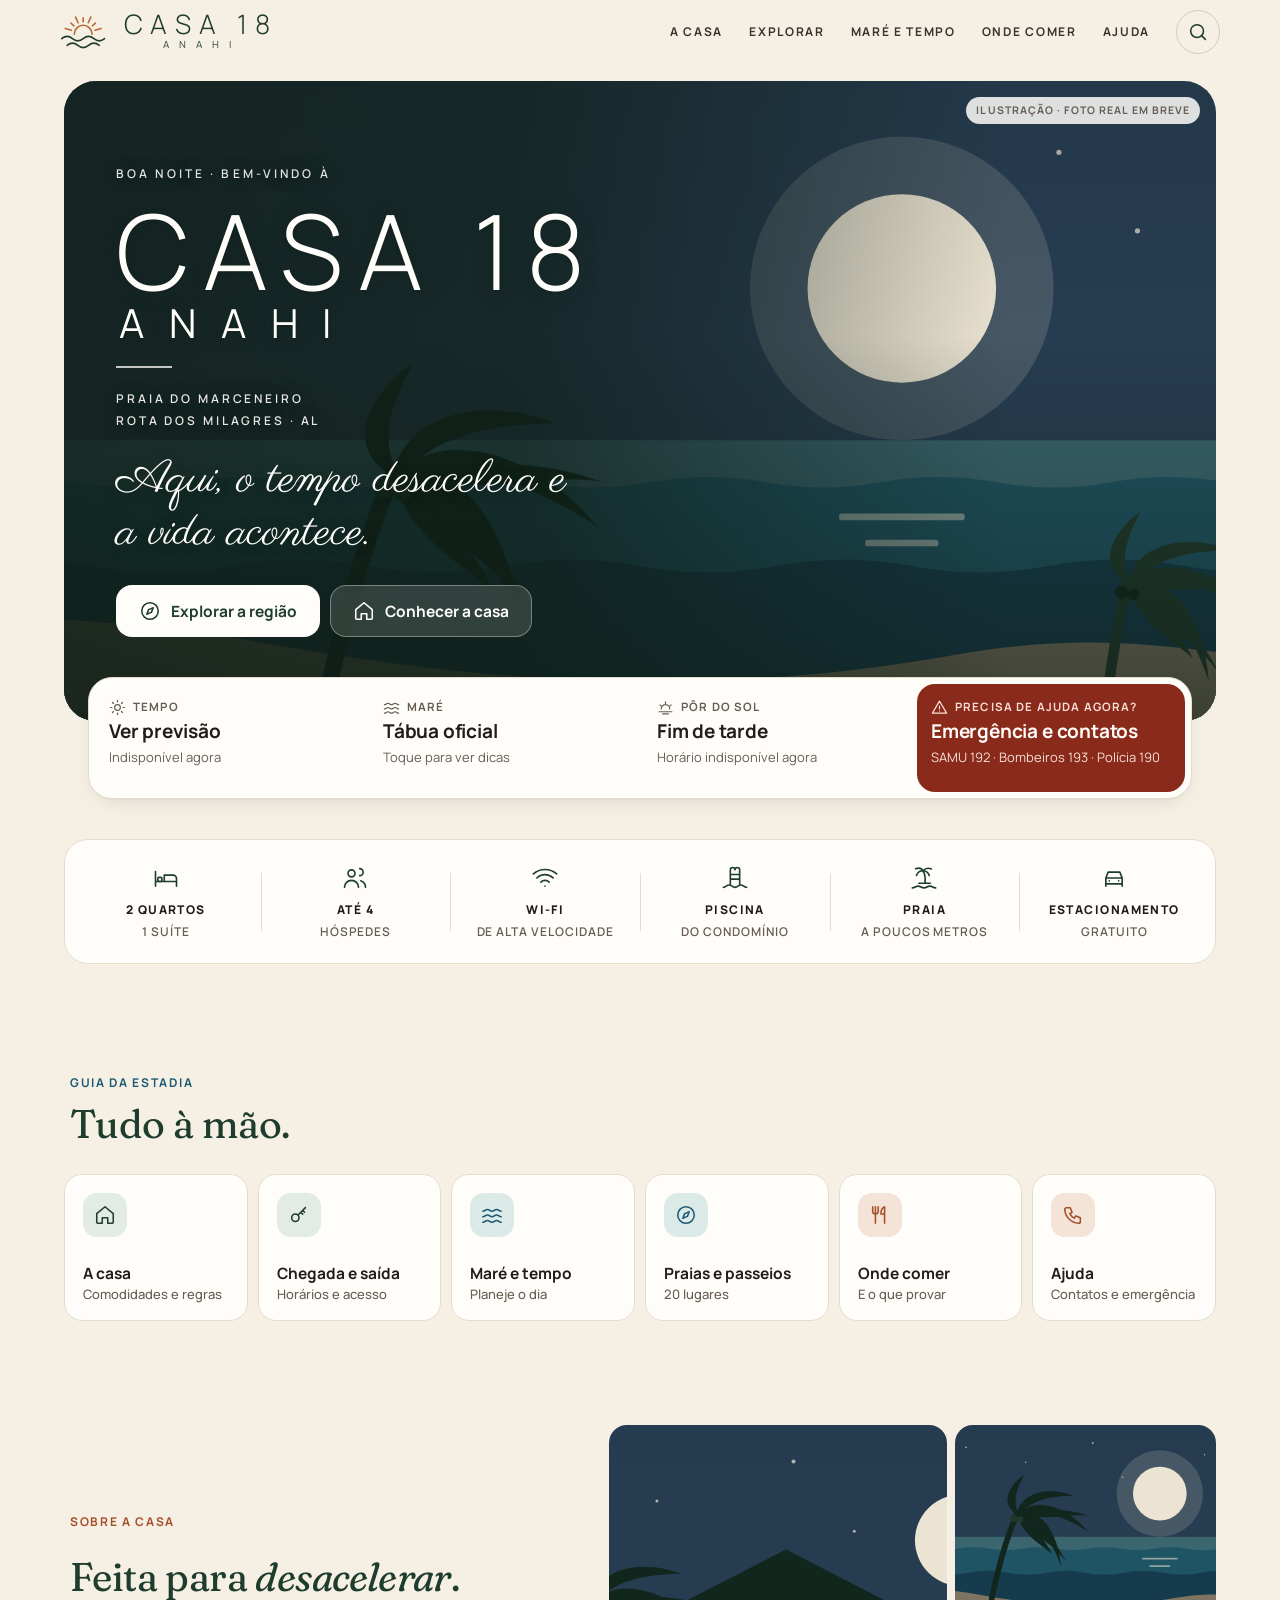
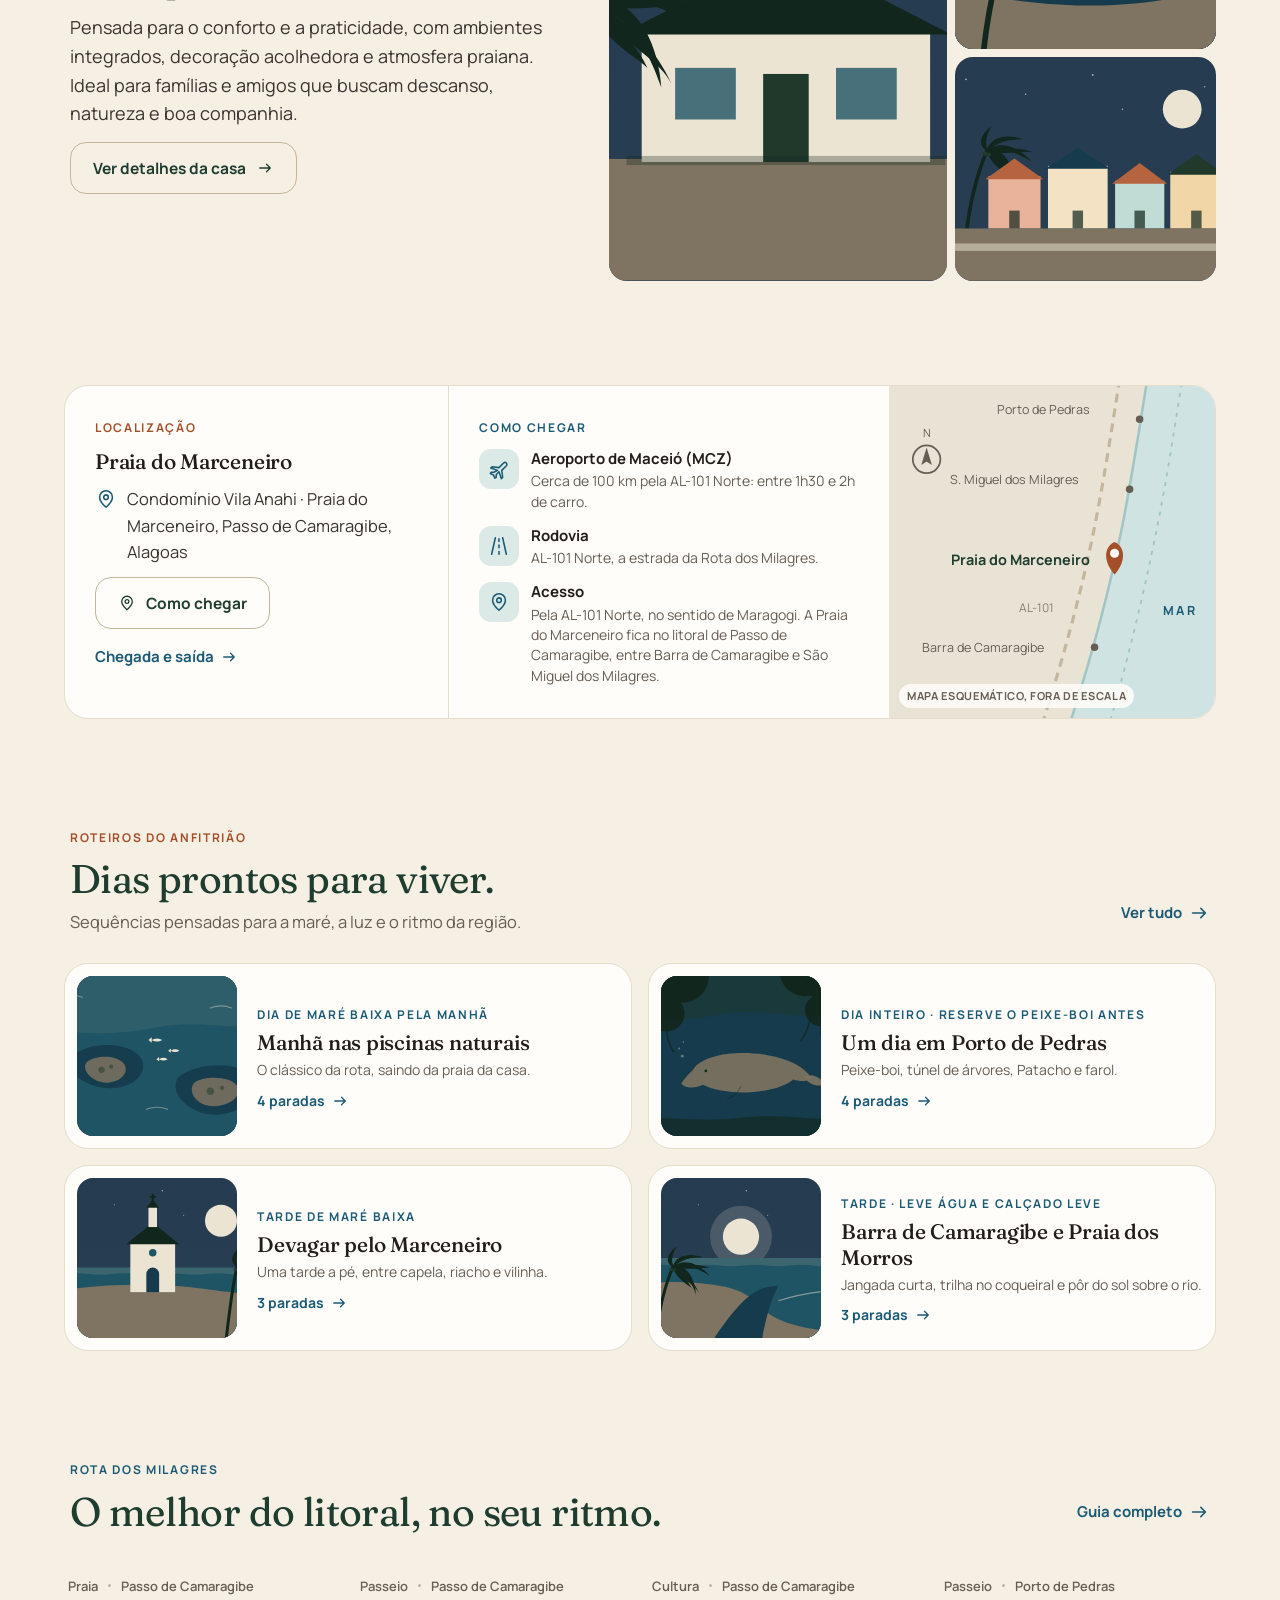
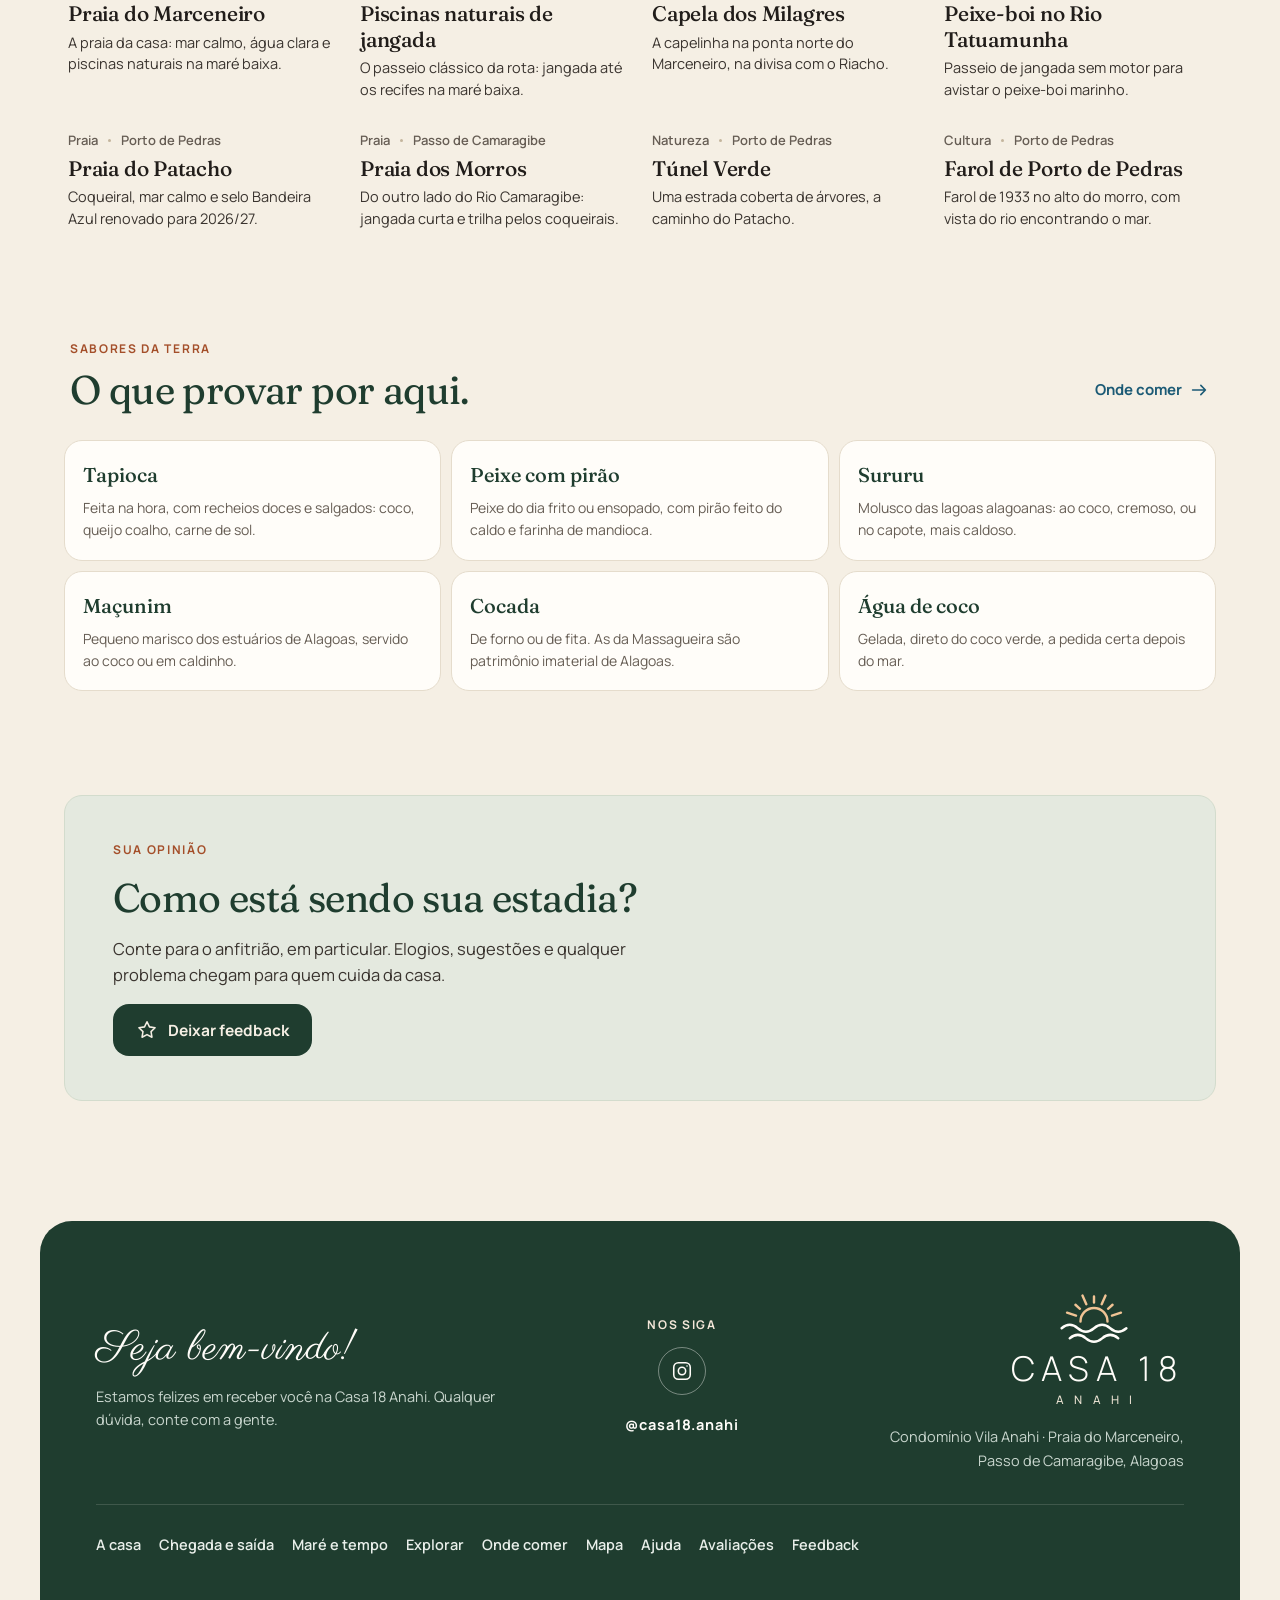
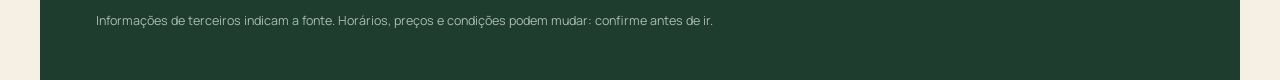
==== commit 9c47c883: "Atualiza metadados de compartilhamento" ====
--- a/index.html
+++ b/index.html
@@ -12,6 +12,7 @@
 <meta property="og:title" content="Casa 18 Anahi · Guia do hóspede">
 <meta property="og:description" content="Tudo para sua estadia e o melhor da Rota dos Milagres, a poucos toques.">
 <meta property="og:image" content="">
+<meta property="og:url" content="https://dinopaiva1981.github.io/anahi18/">
 <link rel="icon" href="data:image/svg+xml,%3Csvg xmlns='http://www.w3.org/2000/svg' viewBox='0 0 64 64'%3E%3Crect width='64' height='64' rx='14' fill='%231F3D2F'/%3E%3Csvg x='3' y='3' width='58' height='58' viewBox='2 2 60 60'%3E%3Cg fill='none' stroke-linecap='round' stroke-linejoin='round' stroke-width='4.2'%3E%3Cpath stroke='%23F0C394' d='M21.5 31A10.5 10.5 0 0 1 42.5 31M17.26 26.21L12.03 24.51M22.89 18.46L19.66 14.01M32 15.5L32 10M41.11 18.46L44.34 14.01M46.74 26.21L51.97 24.51'/%3E%3Cpath stroke='%23FFFDF9' d='M5 42 c6 -5.6 12 -5.6 18 0 s12 5.6 18 0 s12 -5.6 18 0M14 52 c6 -5.6 12 -5.6 18 0 s12 5.6 18 0'/%3E%3C/g%3E%3C/svg%3E%3C/svg%3E">
 <link rel="apple-touch-icon" href="apple-touch-icon.png">
 <link rel="preconnect" href="https://fonts.googleapis.com">
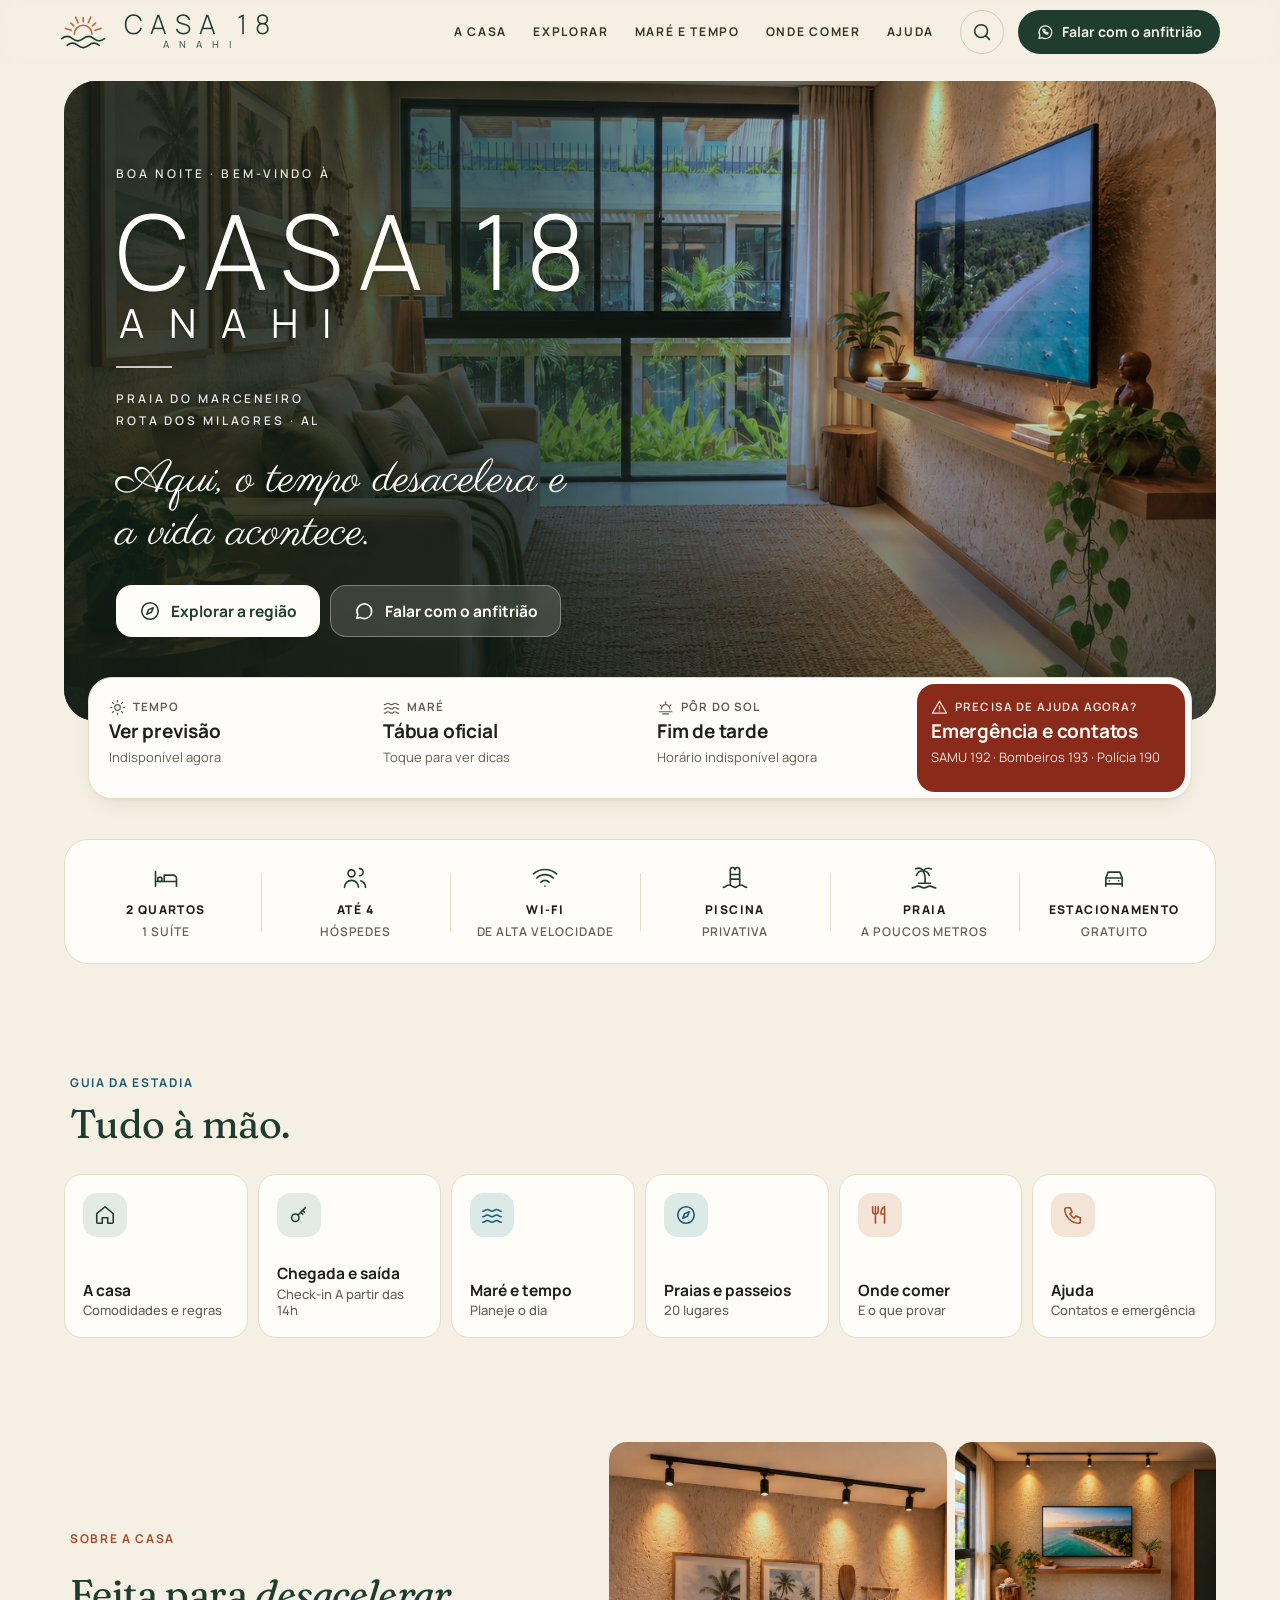
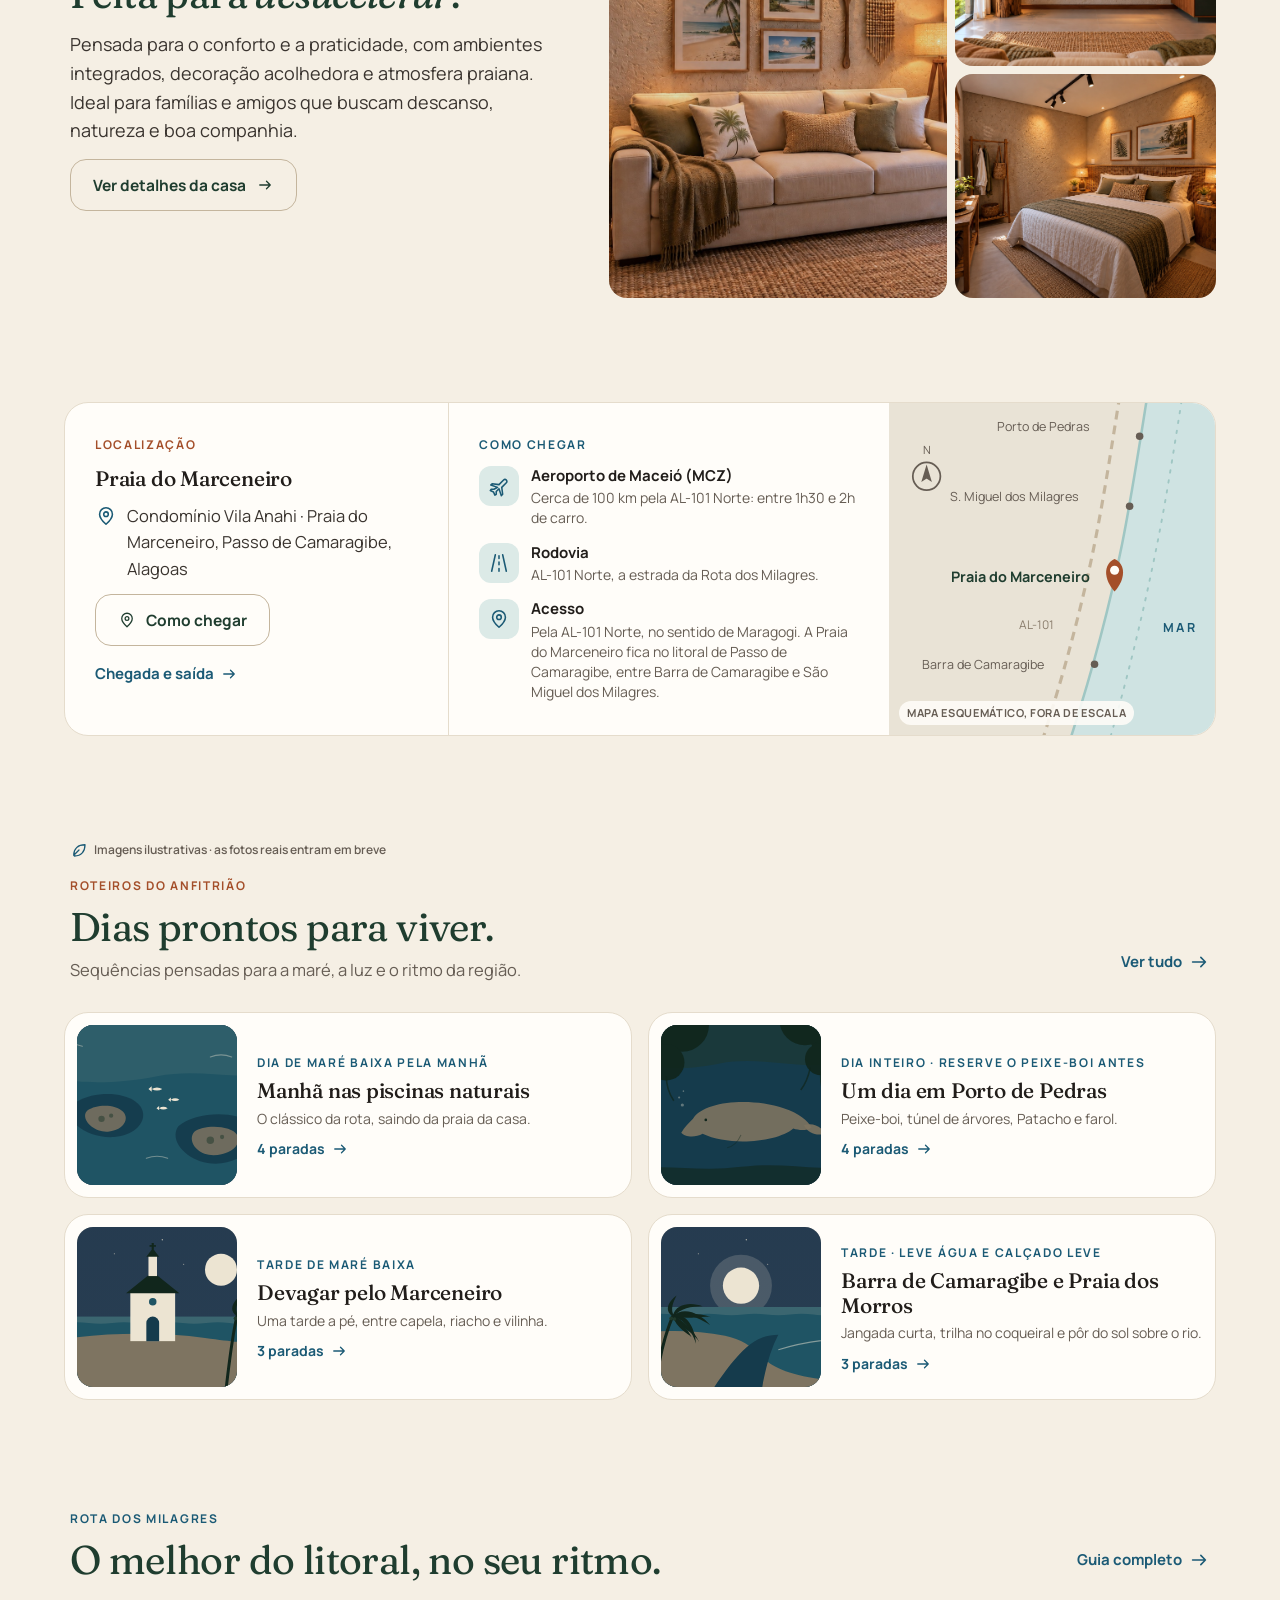
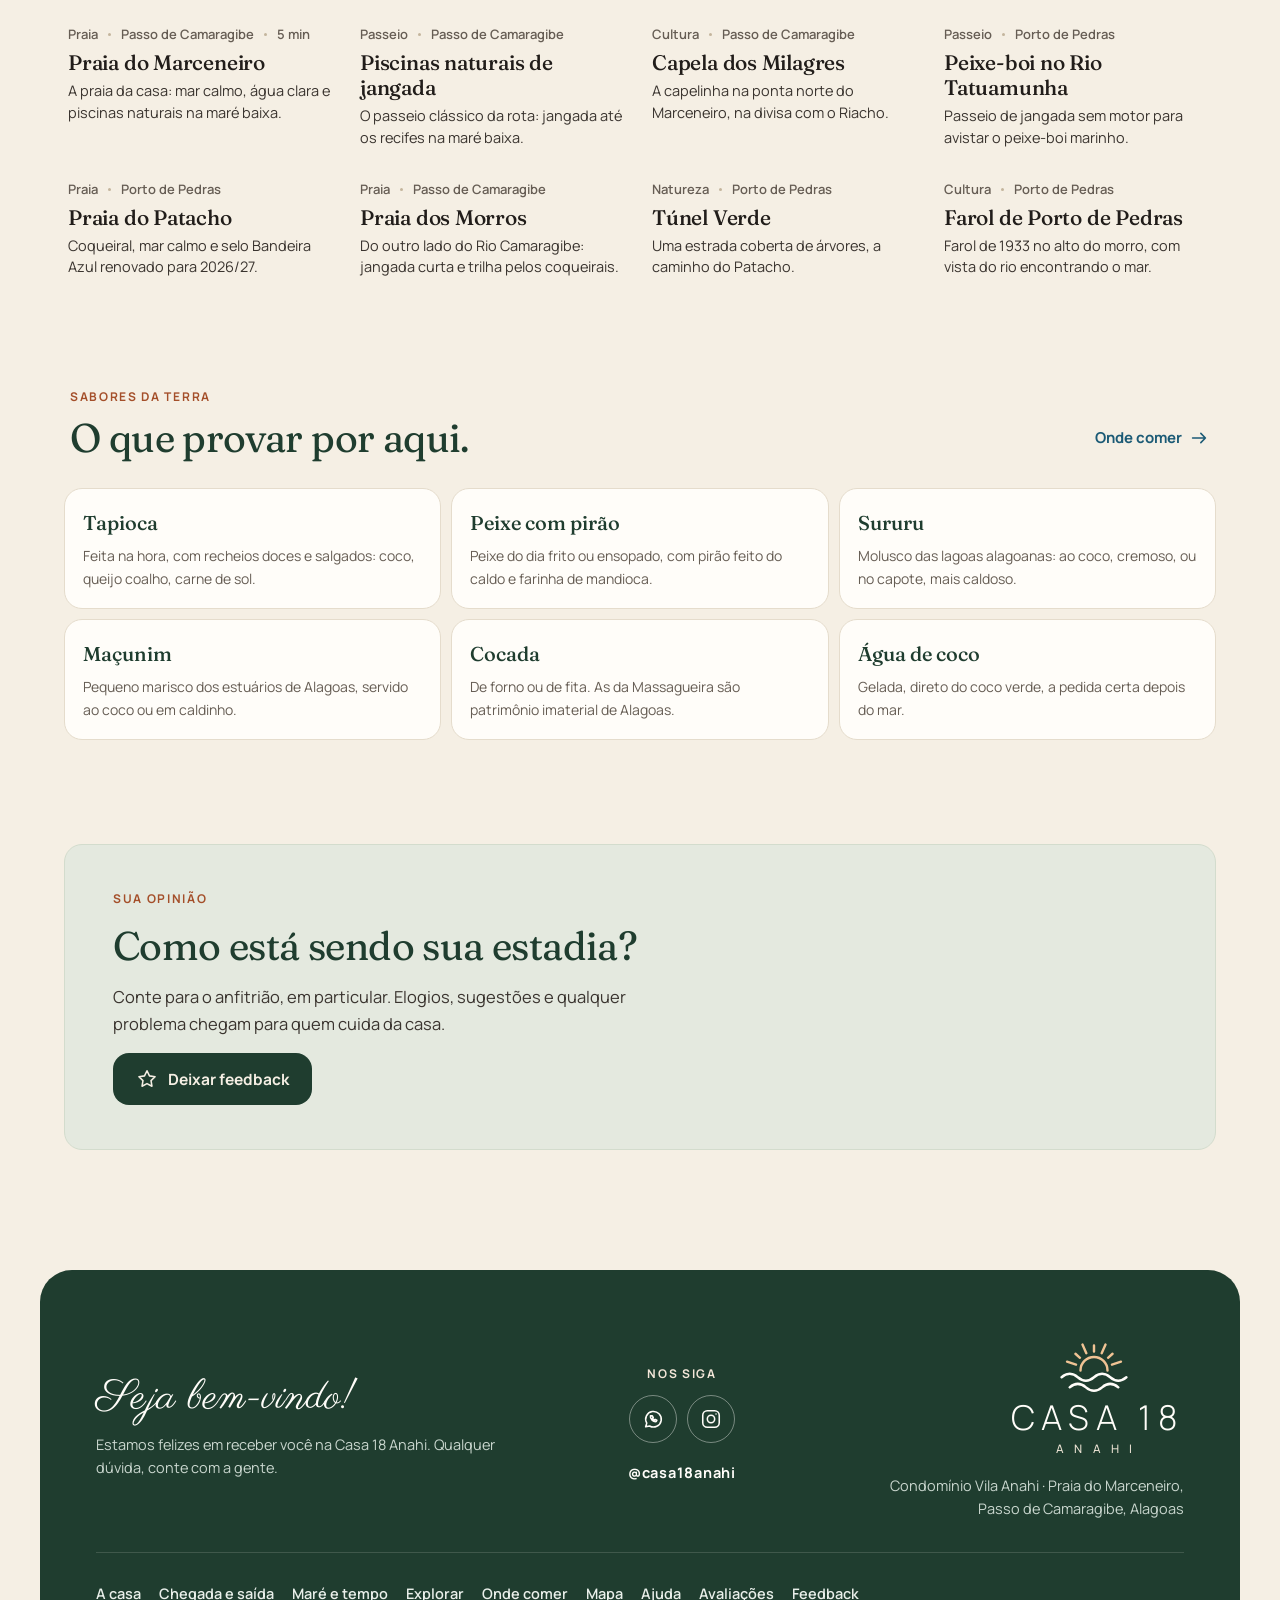
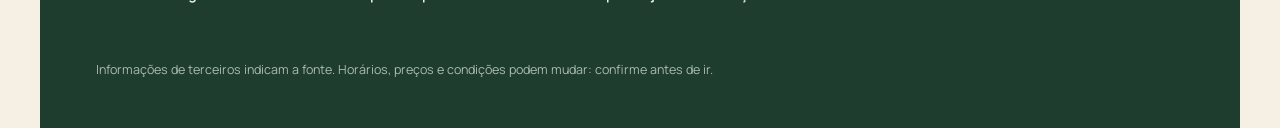
==== commit 1c1ccfe7: "Atualiza metadados de compartilhamento" ====
--- a/index.html
+++ b/index.html
@@ -11,7 +11,7 @@
 <meta property="og:locale" content="pt_BR">
 <meta property="og:title" content="Casa 18 Anahi · Guia do hóspede">
 <meta property="og:description" content="Tudo para sua estadia e o melhor da Rota dos Milagres, a poucos toques.">
-<meta property="og:image" content="">
+<meta property="og:image" content="https://dinopaiva1981.github.io/anahi18/fotos/chatgpt-image-28-de-set-de-2026-11-00-56-mvofhs5v.jpg">
 <meta property="og:url" content="https://dinopaiva1981.github.io/anahi18/">
 <link rel="icon" href="data:image/svg+xml,%3Csvg xmlns='http://www.w3.org/2000/svg' viewBox='0 0 64 64'%3E%3Crect width='64' height='64' rx='14' fill='%231F3D2F'/%3E%3Csvg x='3' y='3' width='58' height='58' viewBox='2 2 60 60'%3E%3Cg fill='none' stroke-linecap='round' stroke-linejoin='round' stroke-width='4.2'%3E%3Cpath stroke='%23F0C394' d='M21.5 31A10.5 10.5 0 0 1 42.5 31M17.26 26.21L12.03 24.51M22.89 18.46L19.66 14.01M32 15.5L32 10M41.11 18.46L44.34 14.01M46.74 26.21L51.97 24.51'/%3E%3Cpath stroke='%23FFFDF9' d='M5 42 c6 -5.6 12 -5.6 18 0 s12 5.6 18 0 s12 -5.6 18 0M14 52 c6 -5.6 12 -5.6 18 0 s12 5.6 18 0'/%3E%3C/g%3E%3C/svg%3E%3C/svg%3E">
 <link rel="apple-touch-icon" href="apple-touch-icon.png">
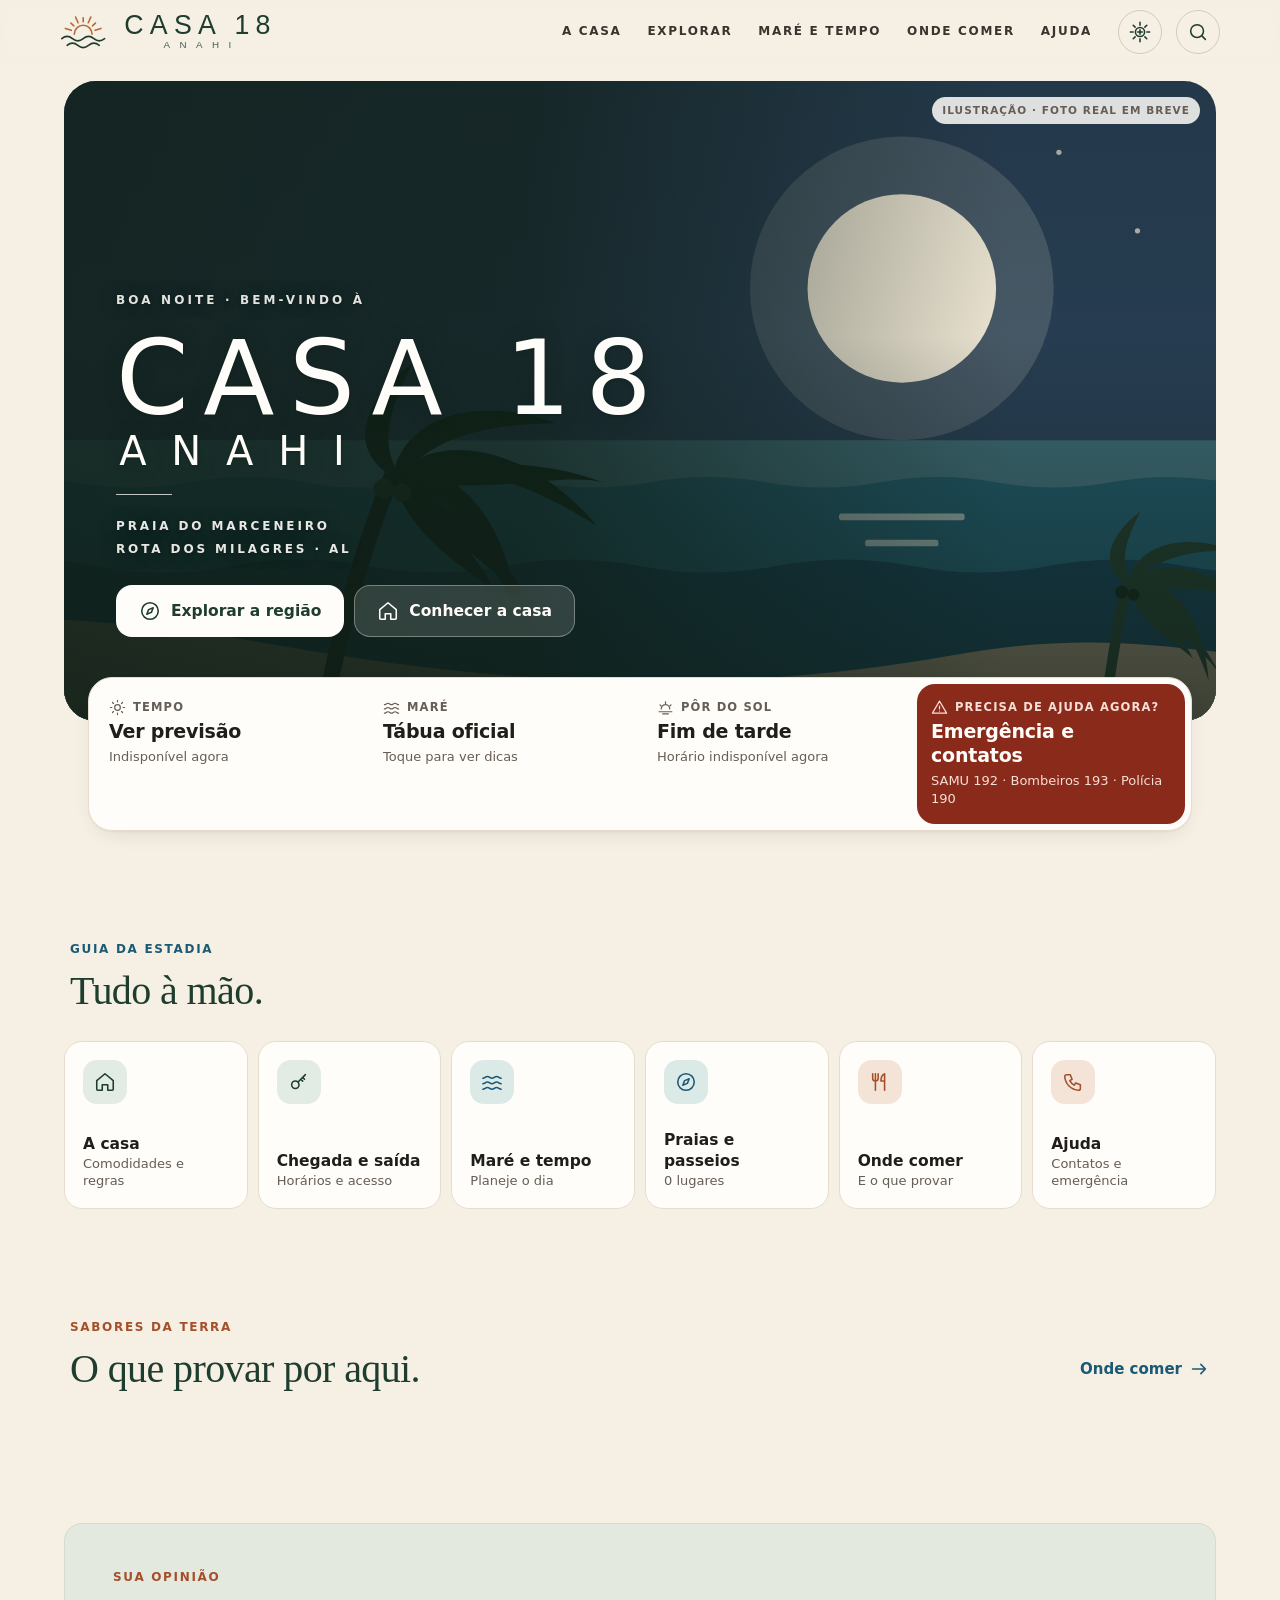
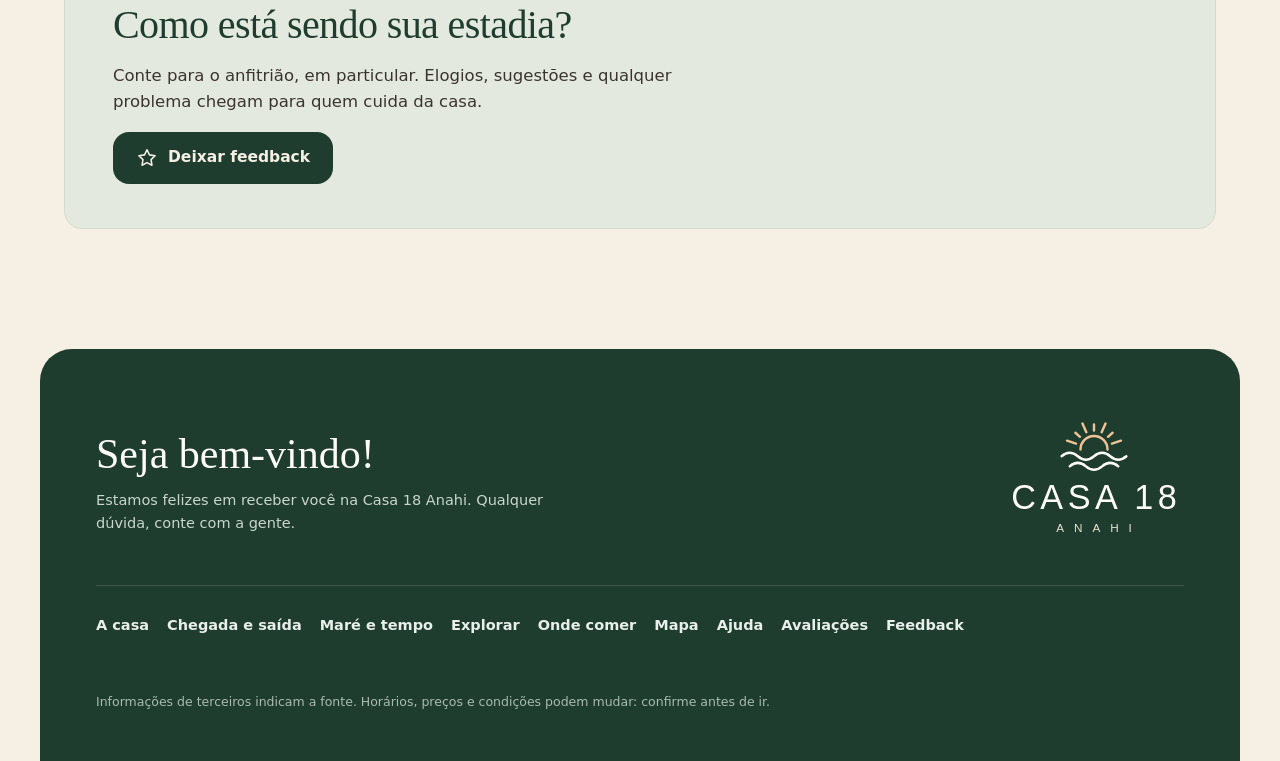
==== commit b65465e5: "Index" ====
--- a/index.html
+++ b/index.html
@@ -3,23 +3,35 @@
 <head>
 <meta charset="utf-8">
 <meta name="viewport" content="width=device-width, initial-scale=1, viewport-fit=cover">
-<title>Casa 18 Anahi · Guia do hóspede</title>
 <meta name="description" content="Guia digital da casa na Praia do Marceneiro, Rota dos Milagres, Alagoas: estadia, praias, piscinas naturais, maré, onde comer e contatos úteis.">
 <meta name="theme-color" content="#1F3D2F">
 <meta name="robots" content="index, follow">
 <meta property="og:type" content="website">
 <meta property="og:locale" content="pt_BR">
+<!-- compartilhar:inicio -->
+<!-- Bloco gerado pelo painel ao publicar (título e prévia no WhatsApp). O painel só reescreve o que fica entre estes dois marcadores. -->
+<title>Casa 18 Anahi · Guia do hóspede</title>
 <meta property="og:title" content="Casa 18 Anahi · Guia do hóspede">
 <meta property="og:description" content="Tudo para sua estadia e o melhor da Rota dos Milagres, a poucos toques.">
-<meta property="og:image" content="https://dinopaiva1981.github.io/anahi18/fotos/chatgpt-image-28-de-set-de-2026-11-00-56-mvofhs5v.jpg">
-<meta property="og:url" content="https://dinopaiva1981.github.io/anahi18/">
+<meta property="og:image" content="">
+<meta property="og:image:alt" content="">
+<meta property="og:url" content="">
+<meta name="twitter:card" content="summary">
+<!-- compartilhar:fim -->
 <link rel="icon" href="data:image/svg+xml,%3Csvg xmlns='http://www.w3.org/2000/svg' viewBox='0 0 64 64'%3E%3Crect width='64' height='64' rx='14' fill='%231F3D2F'/%3E%3Csvg x='3' y='3' width='58' height='58' viewBox='2 2 60 60'%3E%3Cg fill='none' stroke-linecap='round' stroke-linejoin='round' stroke-width='4.2'%3E%3Cpath stroke='%23F0C394' d='M21.5 31A10.5 10.5 0 0 1 42.5 31M17.26 26.21L12.03 24.51M22.89 18.46L19.66 14.01M32 15.5L32 10M41.11 18.46L44.34 14.01M46.74 26.21L51.97 24.51'/%3E%3Cpath stroke='%23FFFDF9' d='M5 42 c6 -5.6 12 -5.6 18 0 s12 5.6 18 0 s12 -5.6 18 0M14 52 c6 -5.6 12 -5.6 18 0 s12 5.6 18 0'/%3E%3C/g%3E%3C/svg%3E%3C/svg%3E">
 <link rel="apple-touch-icon" href="apple-touch-icon.png">
-<link rel="preconnect" href="https://fonts.googleapis.com">
-<link rel="preconnect" href="https://fonts.gstatic.com" crossorigin>
-<link href="https://fonts.googleapis.com/css2?family=Fraunces:ital,opsz,wght,SOFT@0,9..144,300..600,0..100;1,9..144,300..600,0..100&family=Manrope:wght@300..800&family=Parisienne&display=swap" rel="stylesheet">
-<link rel="preconnect" href="https://api.open-meteo.com">
+<meta name="referrer" content="strict-origin-when-cross-origin">
+<meta name="format-detection" content="telephone=no">
+<link rel="preload" href="assets/fontes/inter-400.woff" as="font" type="font/woff" crossorigin>
+<link rel="preload" href="assets/fontes/instrument-serif-400.woff" as="font" type="font/woff" crossorigin>
+<link rel="preconnect" href="https://api.open-meteo.com" crossorigin>
 <link rel="stylesheet" href="assets/site.css">
+<script>/* Modo sol: aplicado antes da primeira pintura para não piscar. */try{if(localStorage.getItem('guia:modo-sol')==='1')document.documentElement.classList.add('modo-sol')}catch(e){}</script>
+<script src="assets/dados.js" defer></script>
+<script src="assets/agenda.js" defer></script>
+<script src="assets/ilustracoes.js" defer></script>
+<script src="assets/marca.js" defer></script>
+<script src="assets/site.js" defer></script>
 </head>
 <body>
 <a class="pular" href="#conteudo">Pular para o conteúdo</a>
@@ -81,6 +93,16 @@
   <symbol id="i-rede" viewBox="0 0 24 24"><path d="M3 4v17M21 4v17M3 8c3.5 8 14.5 8 18 0M3 8c4 3.5 14 3.5 18 0"/></symbol>
   <symbol id="i-whatsapp" viewBox="0 0 24 24"><path d="M4 20.5l1.2-4A8.5 8.5 0 1 1 8.3 19.6z"/><path d="M9.2 8.6c-.3 1.6.4 3.3 1.8 4.6 1.4 1.3 3 1.9 4.4 1.6l.8-1.4-1.9-1-.9.8c-.8-.4-1.5-1.1-1.9-1.9l.8-.9-1-1.9z"/></symbol>
   <symbol id="i-lua" viewBox="0 0 24 24"><path d="M20 14.5A8 8 0 0 1 9.5 4a8 8 0 1 0 10.5 10.5z"/></symbol>
+  <symbol id="i-calendario" viewBox="0 0 24 24"><rect x="3.5" y="5" width="17" height="15.5" rx="2"/><path d="M3.5 10h17M8 3v4M16 3v4M8 14h.01M12 14h.01M16 14h.01M8 17h.01M12 17h.01"/></symbol>
+  <symbol id="i-imprimir" viewBox="0 0 24 24"><path d="M7 9V3h10v6M7 17H5a2 2 0 0 1-2-2v-4a2 2 0 0 1 2-2h14a2 2 0 0 1 2 2v4a2 2 0 0 1-2 2h-2M7 14h10v7H7z"/></symbol>
+  <symbol id="i-instalar" viewBox="0 0 24 24"><rect x="6" y="2.5" width="12" height="19" rx="2.5"/><path d="M12 7v7m-3-3 3 3 3-3M10.5 18.5h3"/></symbol>
+  <symbol id="i-cima" viewBox="0 0 24 24"><path d="m6 15 6-6 6 6"/></symbol>
+  <symbol id="i-baixo" viewBox="0 0 24 24"><path d="m6 9 6 6 6-6"/></symbol>
+  <symbol id="i-lixo" viewBox="0 0 24 24"><path d="M4 7h16M9 7V4h6v3M6 7l1 13h10l1-13M10 11v6M14 11v6"/></symbol>
+  <symbol id="i-gota" viewBox="0 0 24 24"><path d="M12 3s6 6.5 6 11a6 6 0 0 1-12 0c0-4.5 6-11 6-11z"/></symbol>
+  <symbol id="i-sol-forte" viewBox="0 0 24 24"><circle cx="12" cy="12" r="5"/><path d="M12 1.5v3m0 15v3M4.6 4.6l2.1 2.1m10.6 10.6 2.1 2.1M1.5 12h3m15 0h3M4.6 19.4l2.1-2.1M17.3 6.7l2.1-2.1"/><path d="M12 9.5v5M9.5 12h5"/></symbol>
+  <symbol id="i-link" viewBox="0 0 24 24"><path d="M10 14a4.5 4.5 0 0 0 6.4 0l3-3a4.5 4.5 0 0 0-6.4-6.4L11.5 6M14 10a4.5 4.5 0 0 0-6.4 0l-3 3a4.5 4.5 0 0 0 6.4 6.4l1.5-1.5"/></symbol>
+  <symbol id="i-escudo" viewBox="0 0 24 24"><path d="M12 3 5 6v5c0 4.5 3 8.3 7 10 4-1.7 7-5.5 7-10V6z"/><path d="m9 12 2 2 4-4"/></symbol>
   <symbol id="i-relogio" viewBox="0 0 24 24"><circle cx="12" cy="12" r="9"/><path d="M12 7v5l3 2"/></symbol>
 </svg>
 
@@ -90,6 +112,7 @@
     <nav class="nav-topo" aria-label="Navegação principal">
       <a href="#/casa">A casa</a><a href="#/explorar">Explorar</a><a href="#/planejar">Maré e tempo</a><a href="#/comer">Onde comer</a><a href="#/ajuda">Ajuda</a>
     </nav>
+    <button type="button" class="btn-ic" data-modo-sol aria-pressed="false" aria-label="Modo sol: letra maior e contraste máximo" title="Modo sol"><svg class="ic" aria-hidden="true"><use href="#i-sol-forte"/></svg></button>
     <button type="button" class="btn-ic" data-buscar aria-label="Buscar no guia"><svg class="ic" aria-hidden="true"><use href="#i-lupa"/></svg></button>
     <a class="btn-reservar" data-reservar hidden target="_blank" rel="noopener">Reservar</a>
     <a class="btn-wa" href="#/ajuda" target="_blank" rel="noopener" aria-label="Falar com o anfitrião pelo WhatsApp"><svg class="ic ic-sm" aria-hidden="true"><use href="#i-whatsapp"/></svg><span class="btn-wa-txt" aria-hidden="true">Falar com o anfitrião</span></a>
@@ -110,9 +133,5 @@
 <dialog class="busca" id="busca" aria-label="Buscar no guia"></dialog>
 <div class="toast" id="toast" role="status" aria-live="polite"></div>
 
-<script src="conteudo.js"></script>
-<script src="assets/ilustracoes.js"></script>
-<script src="assets/marca.js"></script>
-<script src="assets/site.js"></script>
 </body>
 </html>
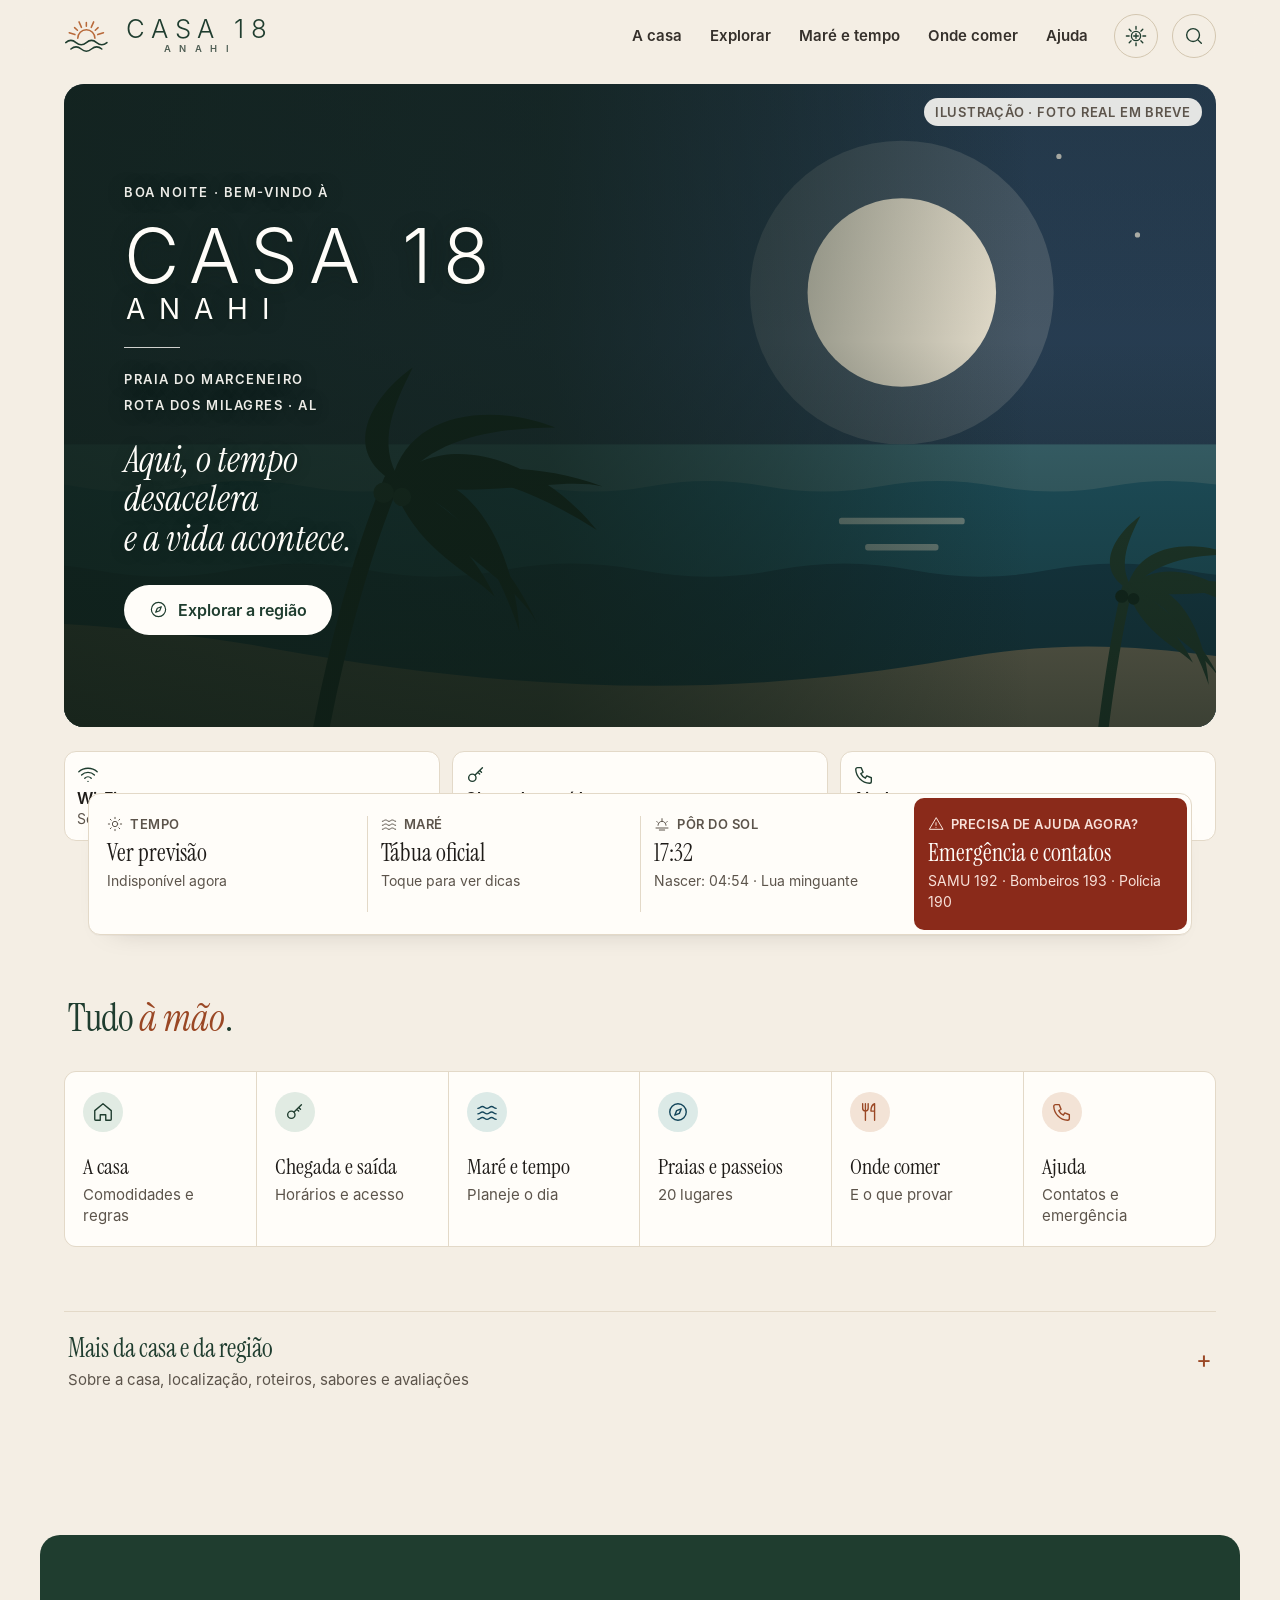
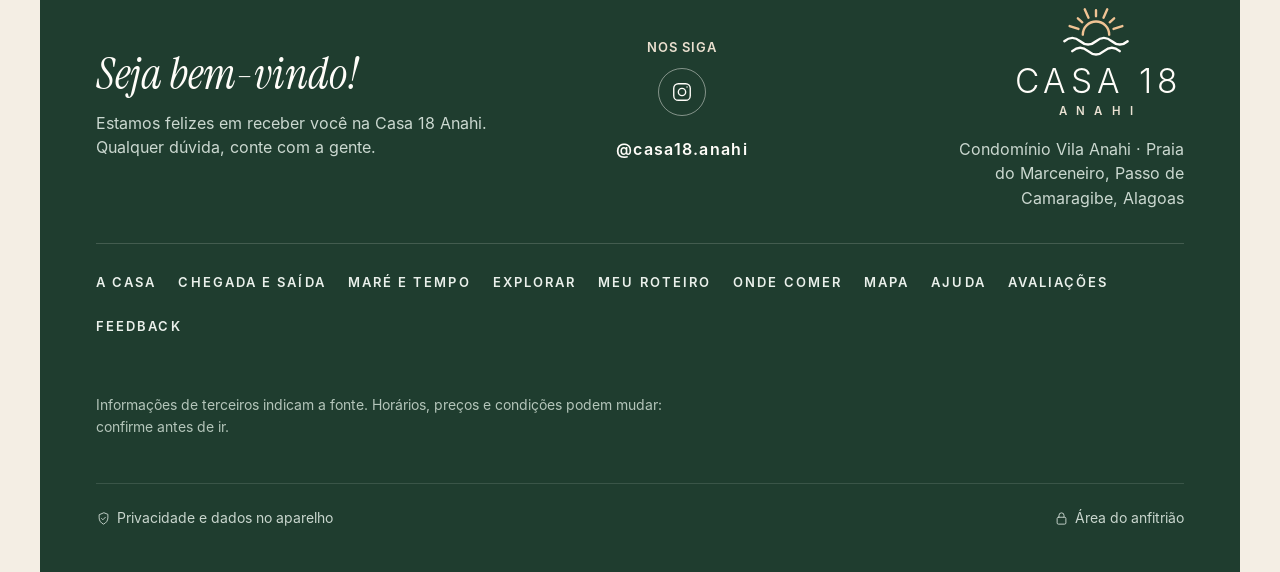
==== commit 2c22de93: "atualiza03" ====
--- a/index.html
+++ b/index.html
@@ -25,10 +25,12 @@
 <link rel="preload" href="assets/fontes/inter-400.woff" as="font" type="font/woff" crossorigin>
 <link rel="preload" href="assets/fontes/instrument-serif-400.woff" as="font" type="font/woff" crossorigin>
 <link rel="preconnect" href="https://api.open-meteo.com" crossorigin>
+<link rel="stylesheet" href="assets/calendario.css">
 <link rel="stylesheet" href="assets/site.css">
 <script>/* Modo sol: aplicado antes da primeira pintura para não piscar. */try{if(localStorage.getItem('guia:modo-sol')==='1')document.documentElement.classList.add('modo-sol')}catch(e){}</script>
 <script src="assets/dados.js" defer></script>
 <script src="assets/agenda.js" defer></script>
+<script src="assets/calendario.js" defer></script>
 <script src="assets/ilustracoes.js" defer></script>
 <script src="assets/marca.js" defer></script>
 <script src="assets/site.js" defer></script>
--- a/assets/calendario.css
+++ b/assets/calendario.css
@@ -0,0 +1,71 @@
+/* Seletor de datas e agenda · padrão "Airbnb" com as cores da casa. Usado pelo site e pelo painel.
+   Variáveis próprias (--cal-*) para funcionar nas duas folhas de estilo. */
+:root{--cal-tinta:#1E1B18;--cal-mudo:#5C544B;--cal-escuro:#1F3D2F;--cal-faixa:#E4ECE4;--cal-fundo:#FFFDF9;--cal-fio:#D2C5AF;--cal-foco:#1B5A75;--cal-hoje:#9A4724}
+.cal-sr{position:absolute!important;width:1px;height:1px;padding:0;margin:-1px;overflow:hidden;clip:rect(0,0,0,0);white-space:nowrap;border:0}
+
+/* Campo: guarda AAAA-MM-DD; mostra a data por extenso por cima quando não está em edição */
+.cal-campo{position:relative;display:block;width:100%}
+.cal-campo>input.cal-input{width:100%;padding-right:52px;font-variant-numeric:tabular-nums;cursor:pointer}
+.cal-campo>input.cal-input.cal-tem:not(:focus){color:transparent;caret-color:transparent}
+.cal-campo>.cal-fmt{position:absolute;left:0;top:0;bottom:0;right:52px;display:flex;align-items:center;padding:0 14px;pointer-events:none;color:var(--cal-tinta);font-size:1rem;font-weight:500;white-space:nowrap;overflow:hidden;text-overflow:ellipsis}
+.cal-campo>input.cal-input:focus~.cal-fmt,.cal-campo>input.cal-input:not(.cal-tem)~.cal-fmt{display:none}
+.cal-abrir{position:absolute;right:4px;top:50%;transform:translateY(-50%);width:44px;height:44px;border:0;border-radius:50%;background:transparent;color:var(--cal-escuro);display:inline-flex;align-items:center;justify-content:center;cursor:pointer}
+.cal-abrir:hover{background:rgba(31,61,47,.08)}
+.cal-abrir svg,.cal-seta svg{width:20px;height:20px;fill:none;stroke:currentColor;stroke-width:1.8;stroke-linecap:round;stroke-linejoin:round}
+.cal-campo-par{position:relative}
+
+/* Janela */
+.cal-pop{position:absolute;z-index:60;left:0;top:calc(100% + 8px);width:max-content;max-width:min(calc(100vw - 24px),760px);background:var(--cal-fundo);color:var(--cal-tinta);border-radius:24px;box-shadow:0 6px 20px rgba(0,0,0,.12),0 24px 60px -20px rgba(20,32,26,.35);border:1px solid rgba(0,0,0,.06);padding:20px 20px 14px;font-family:inherit;font-size:1rem;line-height:1.4;text-align:left}
+.cal-pop.cal-acima{top:auto;bottom:calc(100% + 8px)}
+@media (max-width:759px){
+  .cal-pop{position:fixed;left:8px;right:8px;top:auto;bottom:8px;width:auto;max-width:none;max-height:calc(100dvh - 16px);overflow:auto;padding:18px 14px 12px;border-radius:22px}
+  .cal-pop.cal-acima{bottom:8px}
+}
+.cal-cab{display:flex;flex-wrap:wrap;align-items:flex-start;justify-content:space-between;gap:12px 20px;margin:0 4px 14px}
+.cal-cab-txt{display:flex;flex-direction:column;gap:2px;min-width:0}
+.cal-cab-txt strong{font-size:1.375rem;font-weight:600;letter-spacing:-.01em;line-height:1.2}
+.cal-cab-txt span{color:var(--cal-mudo);font-size:.9375rem}
+.cal-cab-datas{display:flex;border:1px solid var(--cal-fio);border-radius:14px;overflow:hidden;min-width:min(100%,300px)}
+.cal-cd{flex:1 1 0;display:flex;flex-direction:column;align-items:flex-start;gap:2px;padding:9px 14px;border:0;background:transparent;text-align:left;cursor:pointer;min-height:56px;font:inherit;color:inherit}
+.cal-cd+.cal-cd{border-left:1px solid var(--cal-fio)}
+.cal-cd small{font-size:.75rem;font-weight:700;letter-spacing:.04em;text-transform:uppercase}
+.cal-cd b{font-weight:500;font-size:.9375rem;color:var(--cal-mudo);white-space:nowrap}
+.cal-cd.ativo{box-shadow:inset 0 0 0 2px var(--cal-tinta);border-radius:14px;background:#fff}
+.cal-cd.ativo b{color:var(--cal-tinta)}
+
+.cal-corpo{position:relative}
+.cal-seta{position:absolute;top:2px;width:40px;height:40px;border-radius:50%;border:0;background:transparent;color:var(--cal-tinta);display:inline-flex;align-items:center;justify-content:center;cursor:pointer;z-index:1}
+.cal-seta:hover:not([disabled]){background:#EFEAE1}
+.cal-seta[disabled]{opacity:.3;cursor:default}
+.cal-ant{left:0}.cal-prox{right:0}
+.cal-meses{display:grid;grid-template-columns:1fr;gap:28px}
+.cal-meses.cal-dois{grid-template-columns:1fr 1fr;gap:36px}
+
+/* Grade de um mês (seletor e agenda) */
+.cal-mes,.ag-mes{border-collapse:separate;border-spacing:0 2px;width:100%;table-layout:fixed}
+.cal-mes caption,.ag-mes caption{font-weight:600;font-size:1rem;line-height:40px;height:40px;margin-bottom:6px;text-transform:capitalize;text-align:center;color:var(--cal-tinta)}
+.cal-mes th,.ag-mes th{font-size:.75rem;font-weight:600;color:var(--cal-mudo);padding:0 0 6px;text-align:center}
+.cal-mes td,.ag-mes td{padding:0;text-align:center;height:44px;position:relative}
+.cal-meses.cal-dois .cal-mes{width:308px}
+@media (max-width:759px){.cal-mes{width:100%}}
+.cal-b{position:relative;z-index:1;width:44px;height:44px;max-width:100%;margin:0 auto;display:flex;align-items:center;justify-content:center;border-radius:50%;border:1.5px solid transparent;background:transparent;font:inherit;font-size:.9375rem;font-weight:600;color:var(--cal-tinta);cursor:pointer;font-variant-numeric:tabular-nums;padding:0}
+.cal-b:hover{border-color:var(--cal-tinta)}
+.cal-b:focus-visible{outline:3px solid var(--cal-foco);outline-offset:1px}
+.cal-hoje .cal-b::after{content:"";position:absolute;bottom:6px;left:50%;width:4px;height:4px;margin-left:-2px;border-radius:50%;background:var(--cal-hoje)}
+.cal-passado .cal-b,.cal-ocupado .cal-b{color:#A39A8F;text-decoration:line-through;text-decoration-thickness:1.5px;font-weight:400;cursor:not-allowed}
+.cal-passado .cal-b:hover,.cal-ocupado .cal-b:hover{border-color:transparent}
+.cal-meio{background:var(--cal-faixa)}
+.cal-meio .cal-b:hover{border-color:var(--cal-tinta)}
+.cal-ini.cal-com-fim{background:linear-gradient(90deg,transparent 50%,var(--cal-faixa) 50%)}
+.cal-fim{background:linear-gradient(90deg,var(--cal-faixa) 50%,transparent 50%)}
+.cal-ini .cal-b,.cal-fim .cal-b{background:var(--cal-escuro);color:#fff;border-color:var(--cal-escuro);text-decoration:none}
+.cal-ini .cal-b::after,.cal-fim .cal-b::after{background:#fff}
+tr>td.cal-meio:first-child,tr>td.cal-fim:first-child{border-radius:22px 0 0 22px}
+tr>td.cal-meio:last-child,tr>td.cal-ini.cal-com-fim:last-child{border-radius:0 22px 22px 0}
+
+.cal-rodape{display:flex;align-items:center;justify-content:space-between;gap:12px;margin-top:10px;padding-top:10px;border-top:1px solid #EEE7DC}
+.cal-limpar{background:transparent;border:0;padding:10px 8px;min-height:44px;font:inherit;font-weight:600;font-size:.9375rem;text-decoration:underline;text-underline-offset:.2em;color:var(--cal-tinta);cursor:pointer;border-radius:8px}
+.cal-limpar[disabled]{color:#A39A8F;cursor:default;text-decoration:none}
+.cal-fechar{background:var(--cal-tinta);color:#fff;border:0;border-radius:10px;padding:0 22px;min-height:48px;font:inherit;font-weight:600;font-size:.9375rem;cursor:pointer}
+.cal-fechar:hover{background:#000}
+
--- a/assets/site.css
+++ b/assets/site.css
@@ -1,139 +1,201 @@
-/* Guia do hóspede · Praia do Marceneiro
-   Tokens de design: altere cores e fontes aqui. */
+/* Guia do hóspede · Casa 18 Anahi · Praia do Marceneiro
+   Sistema visual (rodada 3): hospitalidade boutique editorial.
+   Tipografia: Instrument Serif (títulos, itálicos, números editoriais) + Inter (leitura, interface, dados).
+   As duas são servidas pelo próprio site (assets/fontes), funcionam sem sinal e não chamam terceiros.
+   Tokens: altere cores, escala e espaços aqui. */
+
+@font-face{font-family:'Instrument Serif';font-style:normal;font-weight:400;font-display:swap;src:url(fontes/instrument-serif-400.woff) format('woff')}
+@font-face{font-family:'Instrument Serif';font-style:italic;font-weight:400;font-display:swap;src:url(fontes/instrument-serif-400i.woff) format('woff')}
+@font-face{font-family:'Inter';font-style:normal;font-weight:300;font-display:swap;src:url(fontes/inter-300.woff) format('woff')}
+@font-face{font-family:'Inter';font-style:normal;font-weight:400;font-display:swap;src:url(fontes/inter-400.woff) format('woff')}
+@font-face{font-family:'Inter';font-style:normal;font-weight:500 700;font-display:swap;src:url(fontes/inter-600.woff) format('woff')}
+/* Fallbacks com métricas próximas: menos salto de layout enquanto a fonte chega. */
+@font-face{font-family:'Serif Reserva';src:local('Georgia'),local('Times New Roman');size-adjust:86%;ascent-override:96%}
+@font-face{font-family:'Sans Reserva';src:local('Arial'),local('Helvetica'),local('DejaVu Sans');size-adjust:107%;ascent-override:90%}
+
 :root{
-  --areia:#F5EFE4; --linho:#FBF8F2; --papel:#FFFDF9; --palha:#E5DCCC; --palha-2:#D6CAB5; --palha-3:#C4B59D;
-  --coqueiro:#1F3D2F; --coqueiro-2:#2C5240; --oceano:#1B5A75; --oceano-2:#13455A; --oceano-claro:#E3EEEC; --oceano-fundo:#F3F8F7;
-  --turquesa:#6FBFB8; --terracota:#A44F2A; --terracota-claro:#F4E3D7; --sol:#E0A272;
-  --tinta:#211D1A; --texto:#3A342F; --mudo:#665D54; --alerta:#8A2A1A; --alerta-bg:#F7DED6;
-  --display:'Fraunces', 'Iowan Old Style', Georgia, serif;
-  --sans:'Manrope', system-ui, -apple-system, 'Segoe UI', sans-serif;
-  --r-sm:8px; --r-md:12px; --r-lg:18px; --r-xl:24px; --r-2xl:32px;
-  --sombra:0 1px 2px rgba(33,29,26,.04), 0 8px 24px -12px rgba(33,29,26,.18);
-  --sombra-alta:0 24px 60px -20px rgba(20,32,26,.35);
+  /* Cores · papel, linho e madeira; verde-coqueiro; mar; terracota. Pares de texto medidos (AA). */
+  --areia:#F4EEE4; --linho:#FAF6EF; --papel:#FFFDF9; --salvia:#E4E9DF;
+  --fio:#E3D9C8; --fio-2:#D2C5AF; --palha:#E3D9C8; --palha-2:#D2C5AF; --palha-3:#B9A88C;
+  --coqueiro:#1F3D2F; --coqueiro-2:#2C5240; --coqueiro-3:#17301F;
+  --oceano:#1B5A75; --oceano-2:#13455A; --oceano-claro:#E2EDEB; --oceano-fundo:#F1F6F4;
+  --turquesa:#6FBFB8; --terracota:#9A4724; --terracota-claro:#F3E3D6; --sol:#C98A55; --dourado:#B8693A;
+  --tinta:#1E1B18; --texto:#35302B; --mudo:#5C544B; --alerta:#8A2A1A; --alerta-bg:#F6DDD4;
+  /* Famílias */
+  --serif:'Instrument Serif','Serif Reserva','Iowan Old Style',Georgia,serif;
+  --sans:'Inter','Sans Reserva',system-ui,-apple-system,'Segoe UI',sans-serif;
+  --display:var(--serif); --script:var(--serif);
+  /* Escala modular fluida (razão ~1,25 no celular → ~1,33 no desktop) */
+  --t-rot:.75rem;                                   /* 12 · rótulos em caixa alta espaçada */
+  --t-xs:.8125rem;                                  /* 13 · notas de rodapé */
+  --t-sm:clamp(.9375rem,.91rem + .12vw,1rem);       /* 15–16 */
+  --t-base:clamp(1.0625rem,1.03rem + .16vw,1.125rem); /* 17–18 · corpo */
+  --t-lead:clamp(1.3125rem,1.2rem + .5vw,1.625rem); /* 21–26 · abertura em serifa */
+  --t-h3:clamp(1.5rem,1.38rem + .55vw,1.875rem);    /* 24–30 */
+  --t-h2:clamp(2.125rem,1.75rem + 1.7vw,3.375rem);  /* 34–54 */
+  --t-h1:clamp(2.75rem,2.1rem + 3vw,5rem);          /* 44–80 */
+  /* Espaços (múltiplos de 4) e ritmo vertical */
+  --e1:4px; --e2:8px; --e3:12px; --e4:16px; --e5:24px; --e6:32px; --e7:48px; --e8:64px; --e9:96px; --e10:128px;
+  --medida:66ch;
+  /* Cantos coerentes: fotos quase retas, superfícies suaves, pílulas para ações */
+  --r-sm:4px; --r-md:8px; --r-lg:12px; --r-xl:16px; --r-2xl:20px;
+  --sombra:0 1px 0 rgba(30,27,24,.03),0 14px 30px -26px rgba(30,27,24,.35);
+  --sombra-alta:0 30px 60px -36px rgba(20,32,26,.45);
   --nav-h:68px; --largura:1200px;
   --ease:cubic-bezier(.2,.7,.2,1);
   color-scheme:light;
 }
 *{box-sizing:border-box}
+[hidden]{display:none!important}
 html{-webkit-text-size-adjust:100%;scroll-padding-top:84px;background:var(--areia)}
-body{margin:0;background:var(--areia);color:var(--tinta);font-family:var(--sans);font-size:1.03125rem;line-height:1.6;-webkit-font-smoothing:antialiased;text-rendering:optimizeLegibility;font-feature-settings:"ss01","cv05"}
+body{margin:0;background:var(--areia);color:var(--tinta);font-family:var(--sans);font-size:var(--t-base);line-height:1.65;font-weight:400;
+  -webkit-font-smoothing:antialiased;text-rendering:optimizeLegibility;font-kerning:normal;font-feature-settings:"kern","liga","calt"}
+p,li,dd,blockquote{hyphens:auto;-webkit-hyphens:auto;hyphenate-limit-chars:12 5 5;text-wrap:pretty;overflow-wrap:break-word}
+.local-linha,.faixa li,.atalho,.dia-item,.chip,.btn,.card-meta,.dados dt,.contato-end{hyphens:manual;-webkit-hyphens:manual}
+h1,h2,h3,h4,.h1,.h2,.h3,.hero-frase,.citacao,.lead,.estadia-txt .h3{text-wrap:balance;hyphens:manual;-webkit-hyphens:manual}
+.hero-marca,.h1,.h2,.h3,.card .h3,.contato-txt strong{overflow-wrap:anywhere}
 img{max-width:100%;display:block}
-a{color:var(--oceano);text-underline-offset:3px;text-decoration-thickness:1px}
-a:hover{color:var(--oceano-2)}
+a{color:var(--oceano);text-underline-offset:.22em;text-decoration-thickness:1px;transition:color .2s}
+a:hover{color:var(--oceano-2);text-decoration-thickness:1.5px}
 button{font:inherit;color:inherit}
-:focus-visible{outline:3px solid var(--oceano);outline-offset:2px;border-radius:6px}
-::selection{background:#CDE4E0}
+:focus-visible{outline:3px solid var(--oceano);outline-offset:3px;border-radius:4px}
+::selection{background:#D6E6E1;color:var(--tinta)}
 .sr-only{position:absolute!important;width:1px;height:1px;padding:0;margin:-1px;overflow:hidden;clip:rect(0,0,0,0);white-space:nowrap;border:0}
 .pular{position:absolute;left:12px;top:-60px;z-index:100;background:var(--coqueiro);color:var(--areia);padding:10px 16px;border-radius:var(--r-md);text-decoration:none}
-.pular:focus{top:12px}
-.ic{width:22px;height:22px;flex:none;fill:none;stroke:currentColor;stroke-width:1.7;stroke-linecap:round;stroke-linejoin:round}
-.ic-sm{width:18px;height:18px}.ic-lg{width:28px;height:28px}
-
-/* Tipografia */
-.display{font-family:var(--display);font-optical-sizing:auto;font-weight:400;letter-spacing:-.022em;line-height:1.02;font-variation-settings:"SOFT" 50,"WONK" 0}
-.h1{font-family:var(--display);font-weight:400;font-size:clamp(2.125rem,5.2vw,3.75rem);line-height:1.04;letter-spacing:-.022em;color:var(--coqueiro);font-variation-settings:"SOFT" 50;margin:0}
-.h2{font-family:var(--display);font-weight:400;font-size:clamp(1.625rem,3.4vw,2.5rem);line-height:1.1;letter-spacing:-.015em;color:var(--coqueiro);font-variation-settings:"SOFT" 50;margin:0}
-.h3{font-family:var(--display);font-weight:500;font-size:1.3125rem;line-height:1.2;letter-spacing:-.01em;color:var(--tinta);margin:0}
-.h4{font-family:var(--sans);font-weight:700;font-size:1rem;line-height:1.35;margin:0}
-.olho{display:inline-flex;align-items:center;gap:8px;font-size:0.75rem;letter-spacing:.14em;text-transform:uppercase;font-weight:700;color:var(--terracota);margin:0 0 10px}
-.olho.mar{color:var(--oceano)} .olho.mudo{color:var(--mudo)} .olho.claro{color:#F4E7D9}
-.olho .ponto{width:7px;height:7px;border-radius:50%;background:currentColor}
-.lead{font-size:1.125rem;line-height:1.6;color:var(--texto);max-width:38rem;margin:0}
+.pular:focus{top:12px;color:var(--areia)}
+.ic{width:22px;height:22px;flex:none;fill:none;stroke:currentColor;stroke-width:1.5;stroke-linecap:round;stroke-linejoin:round}
+.ic-sm{width:18px;height:18px}.ic-lg{width:28px;height:28px;stroke-width:1.25}
+.tab,time{font-variant-numeric:tabular-nums}
+
+/* ---------- Tipografia ---------- */
+.display{font-family:var(--serif);font-weight:400;letter-spacing:-.01em;line-height:1}
+.h1{font-family:var(--serif);font-weight:400;font-size:var(--t-h1);line-height:1;letter-spacing:-.012em;color:var(--coqueiro);margin:0}
+.h2{font-family:var(--serif);font-weight:400;font-size:var(--t-h2);line-height:1.04;letter-spacing:-.008em;color:var(--coqueiro);margin:0}
+.h3{font-family:var(--serif);font-weight:400;font-size:var(--t-h3);line-height:1.12;letter-spacing:-.004em;color:var(--tinta);margin:0}
+.h4{font-family:var(--sans);font-weight:600;font-size:1rem;line-height:1.4;letter-spacing:-.005em;margin:0}
+.h1 em,.h2 em,.h3 em,.it{font-family:var(--serif);font-style:italic;font-weight:400;letter-spacing:0}
+.h1 em,.h2 em{color:var(--terracota)}
+/* Rótulo: caixa alta espaçada, com numeração editorial opcional (01 —) */
+.olho{display:inline-flex;align-items:center;gap:10px;font-family:var(--sans);font-size:var(--t-rot);line-height:1.3;letter-spacing:.2em;text-transform:uppercase;font-weight:600;color:var(--terracota);margin:0 0 var(--e3);font-feature-settings:"case","kern"}
+.olho.mar{color:var(--oceano)} .olho.mudo{color:var(--mudo)} .olho.claro{color:#EADFCF}
+.olho .ponto{width:5px;height:5px;border-radius:50%;background:currentColor}
+.olho .n{font-family:var(--serif);font-style:italic;font-size:1.25rem;letter-spacing:0;text-transform:none;font-weight:400;line-height:1;font-variant-numeric:lining-nums}
+.olho .n::after{content:"";display:inline-block;width:28px;height:1px;background:currentColor;opacity:.55;vertical-align:middle;margin-left:10px}
+.lead{font-family:var(--serif);font-size:var(--t-lead);line-height:1.34;color:var(--texto);max-width:34em;margin:0;letter-spacing:.002em}
 .mudo{color:var(--mudo)} .p0{margin:0}
-.it{font-family:var(--display);font-style:italic;font-weight:400}
-
-/* Estrutura */
-.topo{position:sticky;top:0;z-index:40;background:rgba(245,239,228,.9);backdrop-filter:saturate(1.4) blur(10px);-webkit-backdrop-filter:saturate(1.4) blur(10px);border-bottom:1px solid transparent;transition:border-color .2s,background .2s}
-.topo.rolado{border-bottom-color:var(--palha)}
-.topo-in{max-width:var(--largura);margin:0 auto;padding:10px 20px;display:flex;align-items:center;gap:14px;min-height:64px}
-.marca{display:flex;align-items:center;gap:10px;text-decoration:none;color:var(--coqueiro);min-width:0;margin-right:auto}
-.marca-selo{width:36px;height:36px;border-radius:11px;overflow:hidden;flex:none}
-.marca-txt{display:flex;flex-direction:column;min-width:0}
-.marca-nome{font-family:var(--display);font-size:1.25rem;font-weight:500;line-height:1.1;white-space:nowrap;overflow:hidden;text-overflow:ellipsis;letter-spacing:-.01em}
-.marca-local{font-size:0.65625rem;letter-spacing:.14em;text-transform:uppercase;color:var(--mudo);font-weight:600}
-.nav-topo{display:none;gap:2px;font-size:0.75rem;font-weight:700;letter-spacing:.14em;text-transform:uppercase}
-.nav-topo a{position:relative;color:var(--texto);text-decoration:none;padding:12px 12px;min-height:44px;display:inline-flex;align-items:center;transition:color .15s}
-.nav-topo a::after{content:"";position:absolute;left:12px;right:calc(12px + .14em);bottom:8px;height:1.5px;background:currentColor;transform:scaleX(0);transition:transform .2s var(--ease)}
+.prosa{max-width:var(--medida)}
+.citacao{margin:0;font-family:var(--serif);font-style:italic;font-size:clamp(1.75rem,1.4rem + 1.6vw,2.75rem);line-height:1.18;color:var(--coqueiro);text-wrap:balance;max-width:22em}
+.citacao::before{content:"“";display:block;font-size:2.4em;line-height:.6;height:.42em;color:var(--dourado);opacity:.75}
+.capitular::first-letter{font-family:var(--serif);float:left;font-size:4.1em;line-height:.82;padding:.06em .1em 0 0;color:var(--coqueiro)}
+/* Ornamento: fios de 1 px e o sol nascente sobre as ondas, derivado do símbolo */
+.orn{display:flex;align-items:center;gap:var(--e4);color:var(--palha-3);margin:0 auto;max-width:420px;padding:0 var(--e4)}
+.orn::before,.orn::after{content:"";flex:1;height:1px;background:linear-gradient(90deg,transparent,var(--fio-2))}
+.orn::after{background:linear-gradient(90deg,var(--fio-2),transparent)}
+.orn svg{width:44px;height:30px;flex:none}
+.orn.claro{color:rgba(240,195,148,.75)} .orn.claro::before{background:linear-gradient(90deg,transparent,rgba(255,253,249,.25))} .orn.claro::after{background:linear-gradient(90deg,rgba(255,253,249,.25),transparent)}
+.sec-orn{padding-top:var(--e8)}
+
+/* ---------- Estrutura ---------- */
+.topo{position:sticky;top:0;z-index:40;background:rgba(244,238,228,.88);backdrop-filter:saturate(1.3) blur(12px);-webkit-backdrop-filter:saturate(1.3) blur(12px);border-bottom:1px solid transparent;transition:border-color .3s,background .3s}
+.topo.rolado{border-bottom-color:var(--fio);background:rgba(244,238,228,.94)}
+.topo-in{max-width:var(--largura);margin:0 auto;padding:10px 16px;display:flex;align-items:center;gap:10px;min-height:64px}
+.marca{display:flex;align-items:center;gap:10px;text-decoration:none;color:var(--coqueiro);min-width:0;margin-right:auto;border-radius:6px;min-height:44px}
+.nav-topo{display:none;gap:4px;font-size:var(--t-rot);font-weight:500;letter-spacing:.18em;text-transform:uppercase;font-feature-settings:"case"}
+.nav-topo a{position:relative;color:var(--texto);text-decoration:none;padding:12px 12px;min-height:44px;display:inline-flex;align-items:center;transition:color .2s}
+.nav-topo a::after{content:"";position:absolute;left:12px;right:calc(12px + .18em);bottom:9px;height:1px;background:currentColor;transform:scaleX(0);transform-origin:left;transition:transform .35s var(--ease)}
 .nav-topo a:hover{color:var(--coqueiro)}
-.nav-topo a:hover::after{transform:scaleX(.5)}
-.nav-topo a[aria-current="page"]{color:var(--coqueiro)}
+.nav-topo a:hover::after{transform:scaleX(1)}
+.nav-topo a[aria-current="page"]{color:var(--coqueiro);font-weight:600}
 .nav-topo a[aria-current="page"]::after{transform:none}
-.btn-ic{width:44px;height:44px;border-radius:22px;border:1px solid var(--palha-2);background:transparent;display:inline-flex;align-items:center;justify-content:center;color:var(--coqueiro);flex:none;cursor:pointer;text-decoration:none;transition:background .15s}
-.btn-ic:hover{background:var(--linho);color:var(--coqueiro)}
+.btn-ic{width:44px;height:44px;border-radius:50%;border:1px solid var(--fio-2);background:transparent;display:inline-flex;align-items:center;justify-content:center;color:var(--coqueiro);flex:none;cursor:pointer;text-decoration:none;transition:background .2s,border-color .2s,transform .15s}
+.btn-ic:hover{background:var(--papel);border-color:var(--palha-3);color:var(--coqueiro)}
+.btn-ic:active{transform:scale(.95)}
+.btn-ic[aria-pressed="true"]{background:var(--coqueiro);border-color:var(--coqueiro);color:var(--areia)}
 .btn-wa{display:none}
 main{max-width:var(--largura);margin:0 auto;padding:0 0 calc(var(--nav-h) + 40px + env(safe-area-inset-bottom))}
 main:focus{outline:none}
-.nav-base{position:fixed;left:10px;right:10px;bottom:calc(10px + env(safe-area-inset-bottom));z-index:40;display:grid;grid-template-columns:repeat(5,minmax(0,1fr));padding:6px;background:rgba(251,248,242,.94);backdrop-filter:blur(12px);-webkit-backdrop-filter:blur(12px);border:1px solid var(--palha);border-radius:22px;box-shadow:var(--sombra)}
-.nav-base a{position:relative;display:flex;flex-direction:column;align-items:center;justify-content:center;gap:2px;min-height:52px;text-decoration:none;color:var(--mudo);font-size:0.6875rem;font-weight:600;border-radius:16px;transition:color .15s,background .15s}
-.nav-base a[aria-current="page"]{color:var(--coqueiro);background:#EEE7D9}
+.nav-base{position:fixed;left:10px;right:10px;bottom:calc(10px + env(safe-area-inset-bottom));z-index:40;display:grid;grid-template-columns:repeat(5,minmax(0,1fr));padding:4px;background:rgba(250,246,239,.95);backdrop-filter:blur(14px);-webkit-backdrop-filter:blur(14px);border:1px solid var(--fio);border-radius:18px;box-shadow:0 10px 30px -18px rgba(30,27,24,.45)}
+.nav-base a{position:relative;display:flex;flex-direction:column;align-items:center;justify-content:center;gap:3px;min-height:54px;text-decoration:none;color:var(--mudo);font-size:.6875rem;font-weight:500;letter-spacing:.02em;border-radius:14px;transition:color .2s}
+.nav-base a .ic{stroke-width:1.4}
+.nav-base a::before{content:"";position:absolute;top:3px;left:50%;width:18px;height:2px;border-radius:2px;background:var(--terracota);transform:translateX(-50%) scaleX(0);transition:transform .3s var(--ease)}
+.nav-base a[aria-current="page"]{color:var(--coqueiro);font-weight:600}
+.nav-base a[aria-current="page"]::before{transform:translateX(-50%) scaleX(1)}
 @media (min-width:960px){
+  .topo-in{padding:12px 24px;gap:14px}
   .nav-topo{display:flex}
   .nav-base{display:none}
   main{padding-bottom:0}
-  .btn-wa{display:inline-flex;align-items:center;gap:8px;height:44px;padding:0 18px;border-radius:999px;background:var(--coqueiro);color:var(--areia);text-decoration:none;font-size:0.875rem;font-weight:700}
-  .btn-wa:hover{background:#17301F;color:var(--areia)}
+  .btn-wa{display:inline-flex;align-items:center;gap:8px;height:44px;padding:0 18px;border-radius:999px;background:var(--coqueiro);color:var(--areia);text-decoration:none;font-size:var(--t-rot);letter-spacing:.14em;text-transform:uppercase;font-weight:600}
+  .btn-wa:hover{background:var(--coqueiro-3);color:var(--areia)}
 }
 
-/* Blocos */
-.sec{padding:56px 16px 0}
-.sec-cab{padding:0 6px;margin-bottom:20px;display:flex;flex-wrap:wrap;align-items:flex-end;justify-content:space-between;gap:10px 20px}
-.sec-cab>div{max-width:40rem}
-.sec-cab p{margin:8px 0 0;color:var(--mudo)}
-@media (min-width:960px){.sec{padding:104px 24px 0}.sec-cab{margin-bottom:28px}}
-.painel{background:var(--papel);border:1px solid var(--palha);border-radius:var(--r-lg);padding:20px}
-@media (min-width:700px){.painel{padding:26px}}
-.vazio{border:1.5px dashed var(--palha-3);border-radius:var(--r-lg);padding:28px 24px;display:flex;flex-direction:column;gap:8px;align-items:flex-start;background:rgba(255,253,249,.5)}
+/* ---------- Blocos ---------- */
+.sec{padding:var(--e8) 16px 0}
+.sec-cab{padding:0 4px;margin-bottom:var(--e5);display:flex;flex-wrap:wrap;align-items:flex-end;justify-content:space-between;gap:var(--e3) var(--e5)}
+.sec-cab>div{max-width:42rem}
+.sec-cab:has(.segmento){align-items:center}
+.sec-cab p{margin:var(--e3) 0 0;color:var(--mudo);max-width:var(--medida)}
+@media (min-width:960px){.sec{padding:var(--e10) 24px 0}.sec-cab{margin-bottom:var(--e6)}}
+.painel{background:var(--papel);border:1px solid var(--fio);border-radius:var(--r-lg);padding:var(--e5)}
+@media (min-width:700px){.painel{padding:var(--e6)}}
+.vazio{border:1px solid var(--fio-2);border-radius:var(--r-lg);padding:var(--e6) var(--e5);display:flex;flex-direction:column;gap:var(--e2);align-items:flex-start;background:linear-gradient(180deg,rgba(255,253,249,.7),rgba(255,253,249,.3));position:relative}
+.vazio::after{content:"";position:absolute;inset:5px;border:1px dashed var(--fio);border-radius:calc(var(--r-lg) - 4px);pointer-events:none}
 .vazio p{margin:0;color:var(--mudo);max-width:34rem}
-.grade{display:grid;gap:14px}
+.vazio .h3{margin-top:var(--e2)}
+.grade{display:grid;gap:var(--e4)}
 .g2{grid-template-columns:repeat(2,minmax(0,1fr))}
 @media (min-width:860px){.g-dupla{grid-template-columns:repeat(2,minmax(0,1fr))}.g-tripla{grid-template-columns:repeat(3,minmax(0,1fr))}}
-.lista{margin:0;padding:0;list-style:none;display:flex;flex-direction:column;gap:12px}
-.lista li{display:flex;gap:12px;align-items:flex-start;color:var(--texto)}
-.lista li::before{content:"";flex:none;width:7px;height:7px;border-radius:50%;background:var(--turquesa);margin-top:10px}
-.lista.terra li::before{background:var(--sol)}
-.link-seta{display:inline-flex;align-items:center;gap:6px;font-weight:700;font-size:0.9375rem;padding:10px 0;text-decoration:none;color:var(--oceano)}
-.link-seta .ic{transition:transform .2s var(--ease)}
-.link-seta:hover .ic{transform:translateX(3px)}
-
-/* Botões e controles */
-.btn{display:inline-flex;align-items:center;justify-content:center;gap:10px;min-height:52px;padding:0 22px;border-radius:16px;border:1px solid transparent;font-size:0.96875rem;font-weight:700;text-decoration:none;cursor:pointer;transition:background .15s,border-color .15s,transform .1s;white-space:nowrap}
+.lista{margin:0;padding:0;list-style:none;display:flex;flex-direction:column;gap:var(--e3)}
+.lista li{display:flex;gap:14px;align-items:flex-start;color:var(--texto)}
+.lista li::before{content:"";flex:none;width:14px;height:1px;background:var(--oceano);margin-top:.85em;opacity:.7}
+.lista.terra li::before{background:var(--terracota)}
+.link-seta{display:inline-flex;align-items:center;min-height:44px;gap:8px;font-weight:600;font-size:var(--t-rot);letter-spacing:.16em;text-transform:uppercase;padding:12px 0;text-decoration:none;color:var(--oceano);font-feature-settings:"case"}
+.link-seta .ic{transition:transform .3s var(--ease)}
+.link-seta:hover .ic{transform:translateX(4px)}
+
+/* ---------- Botões e controles ---------- */
+.btn{display:inline-flex;align-items:center;justify-content:center;gap:10px;min-height:50px;padding:10px 24px;border-radius:999px;border:1px solid transparent;font-size:.8125rem;font-weight:600;letter-spacing:.12em;text-transform:uppercase;line-height:1.25;text-align:center;text-decoration:none;cursor:pointer;font-feature-settings:"case";transition:background .2s,border-color .2s,color .2s,transform .12s,box-shadow .2s}
+.btn .ic{width:19px;height:19px}
 .btn:active{transform:scale(.98)}
-.btn-prim{background:var(--coqueiro);color:var(--areia)} .btn-prim:hover{background:#17301F;color:var(--areia)}
-.btn-sec{background:transparent;border-color:var(--palha-3);color:var(--coqueiro)} .btn-sec:hover{background:var(--linho);border-color:var(--coqueiro);color:var(--coqueiro)}
-.btn-mar{background:var(--oceano-claro);color:var(--oceano)} .btn-mar:hover{background:#D4E6E3;color:var(--oceano-2)}
-.btn-claro{background:var(--areia);color:var(--coqueiro)} .btn-claro:hover{background:#fff;color:var(--coqueiro)}
-.btn[aria-disabled="true"],.btn:disabled{background:var(--palha);color:var(--mudo);border-color:transparent;cursor:not-allowed}
+.btn-prim{background:var(--coqueiro);color:var(--areia)} .btn-prim:hover{background:var(--coqueiro-3);color:var(--areia);box-shadow:0 10px 24px -16px rgba(23,48,31,.8)}
+.btn-sec{background:transparent;border-color:var(--coqueiro);color:var(--coqueiro)} .btn-sec:hover{background:var(--coqueiro);color:var(--areia)}
+.btn-mar{background:var(--oceano-claro);color:var(--oceano-2)} .btn-mar:hover{background:#D3E5E1;color:var(--oceano-2)}
+.btn-claro{background:var(--papel);color:var(--coqueiro)} .btn-claro:hover{background:#fff;color:var(--coqueiro)}
+.btn[aria-disabled="true"],.btn:disabled{background:var(--fio);color:var(--mudo);border-color:transparent;cursor:not-allowed;box-shadow:none}
 .btn-bloco{width:100%}
-.btn-peq{min-height:44px;padding:0 16px;font-size:0.90625rem;border-radius:12px}
+.btn-peq{min-height:44px;padding:8px 18px;font-size:.75rem}
+.btn-texto{background:none;border:0;padding:10px 0;min-height:44px;color:var(--mudo);font-size:var(--t-sm);text-decoration:underline;text-underline-offset:.22em;cursor:pointer}
+.btn-texto:hover{color:var(--tinta)}
 .acoes{display:flex;flex-wrap:wrap;gap:10px}
 .filtros{display:flex;gap:8px;overflow-x:auto;padding:2px 16px 6px;margin:0 -16px;scrollbar-width:none;scroll-padding-inline:16px}
 .filtros::-webkit-scrollbar{display:none}
-.chip{flex:none;display:inline-flex;align-items:center;gap:6px;min-height:42px;padding:0 16px;border-radius:999px;border:1px solid var(--palha-2);background:var(--papel);font-size:0.90625rem;font-weight:600;cursor:pointer;color:var(--texto);transition:background .15s,border-color .15s,color .15s}
-.chip:hover{border-color:var(--palha-3)}
+.chip{flex:none;display:inline-flex;align-items:center;gap:6px;min-height:44px;padding:0 16px;border-radius:999px;border:1px solid var(--fio-2);background:var(--papel);font-size:var(--t-sm);font-weight:500;cursor:pointer;color:var(--texto);transition:background .2s,border-color .2s,color .2s}
+.chip:hover{border-color:var(--coqueiro)}
 .chip[aria-pressed="true"]{background:var(--coqueiro);border-color:var(--coqueiro);color:var(--areia)}
-.chip .n{font-size:0.75rem;opacity:.7;font-weight:700}
-.selo{display:inline-flex;align-items:center;gap:5px;font-size:0.75rem;font-weight:700;padding:5px 9px;border-radius:var(--r-sm);line-height:1.2;white-space:nowrap}
+.chip .n{font-size:.75rem;opacity:.75;font-weight:600;font-variant-numeric:tabular-nums}
+.selo{display:inline-flex;align-items:center;gap:5px;font-size:.6875rem;font-weight:600;letter-spacing:.1em;text-transform:uppercase;padding:5px 9px;border-radius:11px;line-height:1.3;white-space:normal;max-width:100%;text-align:left;overflow-wrap:anywhere}
 .selo-emergencia{background:var(--alerta-bg);color:var(--alerta)}
-.selo-essencial{background:#DCEAE7;color:var(--oceano)}
-.selo-conveniencia{background:#EDE6D9;color:#5A5148}
+.selo-essencial{background:#DCEAE7;color:var(--oceano-2)}
+.selo-conveniencia{background:#ECE5D8;color:#4F473F}
 .selo-parceiro{background:var(--coqueiro);color:var(--areia)}
-.selo-claro{background:rgba(255,253,249,.92);color:var(--coqueiro)}
+.selo-claro{background:rgba(255,253,249,.94);color:var(--coqueiro)}
 .selo-mare{background:#DCEAE7;color:var(--oceano-2)}
-.selo-reserva{background:var(--terracota-claro);color:#7E3A1C}
-.selo-patrocinado{background:#F3E4D6;color:#7A3E20}
+.selo-reserva{background:var(--terracota-claro);color:#7A3618}
+.selo-patrocinado{background:#F3E4D6;color:#743A1E}
 .selo-confirmar{border:1px dashed var(--terracota);color:var(--terracota);background:rgba(255,253,249,.92)}
 .confirmar{color:var(--terracota);font-style:italic}
-.segmento{display:inline-flex;border:1px solid var(--palha-2);border-radius:999px;padding:3px;background:var(--papel)}
-.segmento button{min-height:38px;padding:0 16px;border-radius:999px;border:0;background:transparent;font-weight:600;font-size:0.875rem;cursor:pointer;display:inline-flex;align-items:center;gap:6px}
+.segmento{display:inline-flex;border:1px solid var(--fio-2);border-radius:999px;padding:3px;background:var(--papel)}
+.segmento button{min-height:44px;padding:0 16px;border-radius:999px;border:0;background:transparent;font-weight:500;font-size:var(--t-sm);cursor:pointer;display:inline-flex;align-items:center;gap:6px;transition:background .2s,color .2s}
 .segmento button[aria-pressed="true"]{background:var(--coqueiro);color:var(--areia)}
-
-/* Ilustrações e fotos */
-.midia{position:relative;overflow:hidden;background:var(--palha)}
+input,select,textarea{font:inherit}
+
+/* ---------- Ilustrações e fotos ---------- */
+.midia{position:relative;overflow:hidden;background:var(--fio)}
 .midia>img,.midia>.arte{position:absolute;inset:0;width:100%;height:100%;object-fit:cover}
-.aviso-ilustra{display:inline-flex;align-items:center;gap:6px;margin:4px 0 0;font-size:0.75rem;color:var(--mudo);font-weight:600}
+.aviso-ilustra{display:inline-flex;align-items:center;gap:8px;margin:var(--e2) 0 0;font-size:var(--t-xs);color:var(--mudo);font-weight:400;font-style:italic}
 .aviso-ilustra .ic{color:var(--oceano)}
-.sec>.aviso-ilustra{margin:0 6px 12px}
-.midia .tag-ilustra{position:absolute;left:12px;bottom:12px;font-size:0.65625rem;letter-spacing:.08em;text-transform:uppercase;font-weight:700;background:rgba(255,253,249,.88);color:var(--mudo);border-radius:999px;padding:4px 9px}
+.sec>.aviso-ilustra{margin:0 4px 12px}
+.midia .tag-ilustra{position:absolute;left:12px;bottom:12px;font-size:.65625rem;letter-spacing:.14em;text-transform:uppercase;font-weight:600;background:rgba(255,253,249,.9);color:var(--mudo);border-radius:999px;padding:4px 10px}
 .arte .onda-a{animation:onda 10s ease-in-out infinite alternate}
 .arte .onda-b{animation:onda 13s ease-in-out infinite alternate-reverse}
 .arte .sol{animation:flutua 8s ease-in-out infinite alternate}
@@ -149,381 +211,651 @@
 @keyframes nada{from{transform:translateX(-10px)}to{transform:translateX(12px)}}
 @keyframes facho{from{opacity:.12}to{opacity:.32}}
 
-/* Hero */
-.hero{padding:8px 12px 0}
-.hero-palco{position:relative;border-radius:var(--r-2xl);overflow:hidden;min-height:min(78vh,640px);display:flex;flex-direction:column;justify-content:flex-end;color:#FFFDF9;isolation:isolate}
+/* ---------- Hero ---------- */
+.hero{padding:6px 10px 0}
+.hero-palco{position:relative;border-radius:var(--r-2xl);overflow:hidden;min-height:min(80vh,660px);display:flex;flex-direction:column;justify-content:flex-end;color:#FFFDF9;isolation:isolate}
 .hero-palco>.arte,.hero-palco>img{position:absolute;inset:0;width:100%;height:100%;object-fit:cover;z-index:-2}
 .hero-palco>.arte-larga,.hero-palco>.arte-alta{position:absolute;inset:0;z-index:-2}.hero-palco .arte{position:absolute;inset:0;width:100%;height:100%}
 .arte-larga{display:none}@media (min-aspect-ratio:1/1) and (min-width:700px){.arte-larga{display:block}.arte-alta{display:none}}
-/* Véu para o letreiro branco ficar legível em qualquer horário (o céu do dia é claro) e sobre foto real. */
-.hero-palco::after{content:"";position:absolute;inset:0;z-index:-1;background:linear-gradient(180deg,rgba(15,30,22,.66) 0%,rgba(15,30,22,.56) 40%,rgba(15,30,22,.6) 62%,rgba(15,30,22,.84) 100%)}
-@media (min-width:700px){.hero-palco::after{background:linear-gradient(90deg,rgba(15,30,22,.76) 0%,rgba(15,30,22,.66) 40%,rgba(15,30,22,.3) 62%,rgba(15,30,22,0) 82%),linear-gradient(180deg,rgba(15,30,22,.1) 0%,rgba(15,30,22,0) 40%,rgba(15,30,22,.6) 100%)}}
-.hero-conteudo{text-shadow:0 1px 2px rgba(15,30,22,.45),0 1px 18px rgba(15,30,22,.4)}
+/* Véu: o letreiro claro fica legível em qualquer horário e sobre foto real (medido em h17_contraste.py). */
+.hero-palco::after{content:"";position:absolute;inset:0;z-index:-1;background:linear-gradient(180deg,rgba(15,30,22,.66) 0%,rgba(15,30,22,.56) 40%,rgba(15,30,22,.6) 62%,rgba(15,30,22,.86) 100%)}
+@media (min-width:700px){.hero-palco::after{background:linear-gradient(90deg,rgba(15,30,22,.8) 0%,rgba(15,30,22,.7) 42%,rgba(15,30,22,.42) 62%,rgba(15,30,22,0) 84%),linear-gradient(180deg,rgba(15,30,22,.1) 0%,rgba(15,30,22,0) 40%,rgba(15,30,22,.6) 100%)}}
+.hero-conteudo{text-shadow:0 1px 2px rgba(15,30,22,.45),0 1px 18px rgba(15,30,22,.4);padding:28px 22px 66px;display:flex;flex-direction:column;gap:14px}
 .hero-conteudo .btn{text-shadow:none}
-.hero-conteudo{padding:28px 22px 62px;display:flex;flex-direction:column;gap:14px}
-.hero-titulo{font-family:var(--display);font-weight:400;font-size:clamp(2.5rem,9.5vw,5.25rem);line-height:.98;letter-spacing:-.03em;margin:0;max-width:12ch;font-variation-settings:"SOFT" 60;text-wrap:balance}
-.hero-titulo em{font-style:italic;font-weight:300}
-.hero-sub{font-size:1.0625rem;line-height:1.55;margin:0;max-width:30rem;color:rgba(255,253,249,.9)}
-.hero-rot{position:absolute;top:16px;right:16px;font-size:0.65625rem;letter-spacing:.1em;text-transform:uppercase;font-weight:700;background:rgba(255,253,249,.85);color:var(--mudo);border-radius:999px;padding:5px 10px}
-.hero-acoes{display:flex;flex-wrap:wrap;gap:10px;margin-top:6px}
+.hero-titulo{font-family:var(--serif);font-weight:400;font-size:clamp(2.75rem,9.5vw,5.5rem);line-height:.98;margin:0;max-width:12ch}
+.hero-sub{font-size:var(--t-base);line-height:1.55;margin:0;max-width:30rem;color:rgba(255,253,249,.92)}
+.hero-rot{align-self:flex-end;margin:14px 14px auto;font-size:.8125rem;letter-spacing:.06em;text-transform:uppercase;font-weight:600;background:rgba(255,253,249,.88);color:var(--mudo);border-radius:999px;padding:5px 11px;line-height:1.4;text-shadow:none}
+@media (max-width:479px){.hero-rot-mais{display:none}}
+/* Celular baixo (ex.: 320 × 568): a frase-assinatura sai da capa (ela fecha a página inicial) para a reserva caber sem rolar. */
+@media (max-height:680px) and (max-aspect-ratio:1/1){.hero-frase{display:none}.hero-traco{margin:4px 0 0}}
+.hero-acoes{display:flex;flex-wrap:wrap;gap:10px;margin-top:10px}
 .hero-acoes .btn-claro{background:#FFFDF9}
-.hero-acoes .btn-vidro{background:rgba(255,253,249,.14);color:#FFFDF9;border-color:rgba(255,253,249,.35);backdrop-filter:blur(6px)}
-.hero-acoes .btn-vidro:hover{background:rgba(255,253,249,.24);color:#fff}
-@media (min-width:960px){.hero{padding:16px 24px 0}.hero-conteudo{padding:48px 52px 84px;gap:18px}.hero-sub{font-size:1.1875rem}}
-
-/* Marca e hero Casa 18 Anahi */
-:root{--script:'Parisienne','Snell Roundhand','Apple Chancery',cursive}
-.marca-logo{display:block;width:188px;aspect-ratio:240/46}
+.hero-acoes .btn-vidro{background:rgba(255,253,249,.1);color:#FFFDF9;border-color:rgba(255,253,249,.6);backdrop-filter:blur(6px)}
+.hero-acoes .btn-vidro:hover{background:rgba(255,253,249,.22);color:#fff}
+/* Reserva: o único botão cheio da capa, na cor do sol do símbolo. Sereno, mas é o primeiro que o olho encontra. */
+.btn-reserva{background:#F0C394;color:var(--coqueiro-3);box-shadow:0 12px 26px -16px rgba(0,0,0,.55);text-shadow:none}
+.btn-reserva:hover{background:#F6D5B0;color:var(--coqueiro-3)}
+.btn-reserva .ic{transition:transform .3s var(--ease)}
+.btn-reserva:hover .ic{transform:translateX(3px)}
+html.modo-sol .btn-reserva{background:#FFE3C2;color:#000}
+@media (max-width:599px){.hero-acoes.com-reserva .btn{flex:1 1 auto;min-height:48px;padding:10px 18px}.hero-acoes.com-reserva .btn-reserva{flex-basis:100%}}
+@media (min-width:960px){.hero{padding:12px 24px 0}.hero-conteudo{padding:56px 60px 92px;gap:16px}}
+.marca-logo{display:block;width:176px;aspect-ratio:240/46}
 .marca-logo svg{width:100%;height:100%;display:block;overflow:visible}
-@media (min-width:960px){.marca-logo{width:214px}}
+@media (max-width:359px){.marca-logo{width:128px}.topo-in{gap:8px;padding-inline:12px}}
+@media (min-width:960px){.marca-logo{width:206px}}
 @media (max-width:959px){.btn-wa{display:inline-flex;align-items:center;justify-content:center;width:44px;height:44px;border-radius:50%;background:var(--coqueiro);color:var(--areia);flex:none}.btn-wa .ic{width:20px;height:20px}.btn-wa-txt{display:none}}
 .btn-reservar{display:none}
-@media (min-width:960px){.btn-reservar:not([hidden]){display:inline-flex;align-items:center;height:44px;padding:0 18px;border-radius:999px;border:1px solid var(--coqueiro);color:var(--coqueiro);text-decoration:none;font-size:0.8125rem;font-weight:800;letter-spacing:.1em;text-transform:uppercase}.btn-reservar:hover{background:var(--coqueiro);color:var(--areia)}}
-.hero-ola{font-size:0.75rem;letter-spacing:.26em;text-transform:uppercase;font-weight:600;color:rgba(255,253,249,.88)}
-.hero-marca{margin:0;font-family:var(--sans);font-weight:300;line-height:.95;text-transform:uppercase;display:flex;flex-direction:column;gap:.18em}
-.hero-marca .hm-1{font-size:clamp(2.875rem,12.5vw,6.5rem);letter-spacing:.14em;margin-right:-.14em}
-.hero-marca .hm-2{font-size:clamp(1.25rem,5vw,2.5rem);letter-spacing:.62em;font-weight:400;padding-left:.08em}
-.hero-traco{display:block;width:56px;height:1.5px;background:rgba(255,253,249,.75);margin:6px 0 2px}
-.hero-local{font-size:0.75rem;letter-spacing:.24em;text-transform:uppercase;font-weight:600;color:rgba(255,253,249,.9);line-height:1.9;display:flex;flex-direction:column}
+@media (min-width:960px){.btn-reservar:not([hidden]){display:inline-flex;align-items:center;height:44px;padding:0 20px;border-radius:999px;border:1px solid var(--coqueiro);color:var(--coqueiro);text-decoration:none;font-size:var(--t-rot);font-weight:600;letter-spacing:.16em;text-transform:uppercase}.btn-reservar:hover{background:var(--coqueiro);color:var(--areia)}
+  .btn-reservar{transition:opacity .25s,visibility .25s}.btn-reservar.na-capa{opacity:0;visibility:hidden;pointer-events:none}}
+.hero-ola{font-size:var(--t-rot);letter-spacing:.3em;text-transform:uppercase;font-weight:500;color:rgba(255,253,249,.92);font-feature-settings:"case"}
+.hero-marca{margin:0;font-family:var(--sans);font-weight:300;line-height:.95;text-transform:uppercase;display:flex;flex-direction:column;gap:.2em}
+.hero-marca .hm-1{font-size:clamp(2.875rem,12.5vw,6.75rem);letter-spacing:.14em;margin-right:-.14em}
+.hero-marca .hm-2{font-size:clamp(1.125rem,4.6vw,2.25rem);letter-spacing:.66em;font-weight:400;padding-left:.06em}
+.hero-traco{display:block;width:56px;height:1px;background:rgba(255,253,249,.8);margin:8px 0 2px}
+.hero-local{font-size:var(--t-rot);letter-spacing:.26em;text-transform:uppercase;font-weight:500;color:rgba(255,253,249,.92);line-height:2;display:flex;flex-direction:column}
 .hero-local .sep{display:none}
-.hero-frase{font-family:var(--script);font-size:clamp(1.875rem,7.4vw,2.875rem);line-height:1.15;margin:4px 0 0;max-width:15ch;color:#FFFDF9;text-shadow:0 1px 14px rgba(15,30,22,.35)}
-.btn-video{display:inline-flex;align-items:center;gap:12px;color:#FFFDF9;text-decoration:none;font-size:0.75rem;font-weight:700;letter-spacing:.14em;text-transform:uppercase;padding:6px 0;min-height:52px}
-.btn-video .play{width:48px;height:48px;border-radius:50%;border:1.5px solid rgba(255,253,249,.85);display:flex;align-items:center;justify-content:center;transition:background .2s}
+.hero-frase{font-family:var(--serif);font-style:italic;font-size:clamp(1.875rem,7.4vw,3rem);line-height:1.1;margin:6px 0 0;max-width:15ch;color:#FFFDF9;text-shadow:0 1px 14px rgba(15,30,22,.35)}
+.btn-video{display:inline-flex;align-items:center;gap:12px;color:#FFFDF9;text-decoration:none;font-size:var(--t-rot);font-weight:600;letter-spacing:.16em;text-transform:uppercase;padding:6px 0;min-height:52px}
+.btn-video .play{width:48px;height:48px;border-radius:50%;border:1px solid rgba(255,253,249,.85);display:flex;align-items:center;justify-content:center;transition:background .2s}
 .btn-video .play .ic{width:18px;height:18px;fill:#FFFDF9;stroke:none;margin-left:3px}
 .btn-video:hover .play{background:rgba(255,253,249,.18)}
 .btn-video:hover{color:#fff}
 
-/* Faixa "a casa em resumo" */
-.faixa-sec{padding-top:40px}
-.faixa{list-style:none;margin:0;padding:6px;display:grid;grid-template-columns:repeat(var(--nm,3),minmax(0,1fr));gap:0;background:var(--papel);border:1px solid var(--palha);border-radius:var(--r-xl)}
-.faixa li{display:flex;flex-direction:column;align-items:center;text-align:center;gap:6px;padding:18px 8px;position:relative}
-.faixa li .ic{color:var(--coqueiro);stroke-width:1.4;margin-bottom:4px}
-.faixa li strong{font-size:0.75rem;letter-spacing:.12em;text-transform:uppercase;font-weight:800;line-height:1.3}
-.faixa li span{font-size:0.75rem;letter-spacing:.08em;text-transform:uppercase;color:var(--mudo);font-weight:600;line-height:1.3}
-@media (max-width:699px){.faixa li{padding:16px 4px}.faixa li strong{font-size:0.6875rem;letter-spacing:.05em}.faixa li span{font-size:0.6875rem;letter-spacing:.03em}
-  .faixa[data-nm="3"] li:nth-child(n+4),.faixa[data-nm="2"] li:nth-child(n+3){border-top:1px solid var(--palha)}
-  .faixa[data-nm="3"] li:not(:nth-child(3n+1))::before,.faixa[data-nm="2"] li:nth-child(2n)::before{content:"";position:absolute;left:0;top:22%;bottom:22%;width:1px;background:var(--palha)}}
-@media (min-width:700px){.faixa{grid-template-columns:repeat(var(--n,6),minmax(0,1fr))}.faixa li:not(:first-child)::before{content:"";position:absolute;left:0;top:24%;bottom:24%;width:1px;background:var(--palha)}}
-
-/* Sobre */
-.sobre{display:grid;gap:24px;align-items:center}
-.sobre-txt{display:grid;gap:14px;padding:0 6px}
+/* ---------- Estadia personalizada ---------- */
+.estadia{margin:var(--e4) 10px 0;position:relative;z-index:3}
+@media (min-width:860px){.estadia{margin:var(--e5) 48px 0}}
+.estadia-card{display:grid;gap:var(--e4);padding:var(--e5);border-radius:var(--r-lg);background:var(--papel);border:1px solid var(--fio);box-shadow:var(--sombra)}
+@media (min-width:760px){.estadia-card{grid-template-columns:auto minmax(0,1fr) auto;align-items:center;gap:var(--e6);padding:var(--e5) var(--e6)}}
+.estadia-num{display:flex;align-items:baseline;gap:10px;color:var(--terracota)}
+.estadia-num b{font-family:var(--serif);font-weight:400;font-size:clamp(3.5rem,3rem + 2vw,4.75rem);line-height:.85;font-variant-numeric:lining-nums}
+.estadia-num span{font-size:var(--t-rot);letter-spacing:.2em;text-transform:uppercase;font-weight:600;line-height:1.35;color:var(--mudo)}
+.estadia-txt{display:grid;gap:6px}
+.estadia-txt .h3{color:var(--coqueiro)}
+.estadia-txt p{margin:0;color:var(--texto)}
+.estadia-barra{height:3px;border-radius:3px;background:var(--fio);overflow:hidden;margin-top:6px}
+.estadia-barra i{display:block;height:100%;background:linear-gradient(90deg,var(--sol),var(--terracota));border-radius:3px}
+.estadia-acoes{display:flex;flex-wrap:wrap;gap:8px;align-items:center}
+.estadia-acoes .btn-texto{font-size:var(--t-xs)}
+
+/* ---------- Faixa "a casa em resumo" ---------- */
+.faixa-sec{padding-top:var(--e7)}
+.faixa{list-style:none;margin:0;padding:4px;display:grid;grid-template-columns:repeat(var(--nm,3),minmax(0,1fr));gap:0;border-top:1px solid var(--fio);border-bottom:1px solid var(--fio)}
+.faixa li{display:flex;flex-direction:column;align-items:center;text-align:center;gap:6px;padding:20px 8px;position:relative}
+.faixa li .ic{color:var(--coqueiro);stroke-width:1.2;margin-bottom:6px}
+.faixa li strong{font-size:var(--t-rot);letter-spacing:.16em;text-transform:uppercase;font-weight:600;line-height:1.35;font-feature-settings:"case";max-width:100%;overflow-wrap:anywhere}
+@media (max-width:399px){.faixa[data-n="6"]{grid-template-columns:repeat(2,minmax(0,1fr))}
+  .faixa[data-n="6"] li:nth-child(n+3){border-top:1px solid var(--fio)}
+  .faixa[data-n="6"] li::before{display:none}.faixa[data-n="6"] li:nth-child(2n)::before{display:block;content:"";position:absolute;left:0;top:24%;bottom:24%;width:1px;background:var(--fio)}}
+.faixa li span{font-size:var(--t-rot);letter-spacing:.1em;text-transform:uppercase;color:var(--mudo);font-weight:400;line-height:1.35}
+@media (max-width:959px){.faixa li{padding:18px 4px}.faixa li strong{font-size:.6875rem;letter-spacing:.04em}.faixa li span{font-size:.6875rem;letter-spacing:.04em}
+  .faixa[data-nm="3"] li:nth-child(n+4),.faixa[data-nm="2"] li:nth-child(n+3){border-top:1px solid var(--fio)}
+  .faixa[data-nm="3"] li:not(:nth-child(3n+1))::before,.faixa[data-nm="2"] li:nth-child(2n)::before{content:"";position:absolute;left:0;top:24%;bottom:24%;width:1px;background:var(--fio)}}
+@media (min-width:960px){.faixa{grid-template-columns:repeat(var(--n,6),minmax(0,1fr))}.faixa li:not(:first-child)::before{content:"";position:absolute;left:0;top:26%;bottom:26%;width:1px;background:var(--fio)}}
+
+/* ---------- Sobre ---------- */
+.sobre{display:grid;gap:var(--e6);align-items:center}
+.sobre-txt{display:grid;gap:var(--e4);padding:0 4px}
 .sobre-fotos{display:grid;grid-template-columns:1.3fr 1fr;grid-template-rows:1fr 1fr;gap:8px;aspect-ratio:4/3}
-.sobre-fotos .midia{border-radius:var(--r-lg)}
+.sobre-fotos .midia{border-radius:var(--r-sm)}
 .sobre-fotos .midia:first-child{grid-row:span 2}
-@media (min-width:900px){.sobre{grid-template-columns:minmax(0,.9fr) minmax(0,1.1fr);gap:48px}}
-
-/* Como chegar */
+@media (min-width:900px){.sobre{grid-template-columns:minmax(0,.9fr) minmax(0,1.1fr);gap:var(--e8)}}
+
+/* ---------- Como chegar ---------- */
 .trajetos{display:grid;gap:10px}
 @media (min-width:860px){.trajetos{grid-template-columns:repeat(3,minmax(0,1fr))}}
-.trajeto{display:flex;gap:14px;align-items:flex-start;padding:18px;border-radius:var(--r-lg);background:var(--papel);border:1px solid var(--palha)}
-.trajeto .bola{width:44px;height:44px;border-radius:14px;display:flex;align-items:center;justify-content:center;flex:none}
-.trajeto p{font-size:0.90625rem;margin-top:4px!important}
-
-/* Painel "Seu dia" */
-.dia{margin:-34px 12px 0;position:relative;z-index:2;background:var(--papel);border:1px solid var(--palha);border-radius:var(--r-xl);box-shadow:var(--sombra);padding:6px;display:grid;grid-template-columns:repeat(2,minmax(0,1fr));gap:6px}
-@media (min-width:860px){.dia{margin:-44px 48px 0;grid-template-columns:repeat(4,minmax(0,1fr))}}
-.dia-item{display:flex;flex-direction:column;gap:4px;padding:14px 14px 16px;border-radius:18px;text-decoration:none;color:var(--tinta);min-height:108px;transition:background .15s}
+.trajeto{display:flex;gap:14px;align-items:flex-start;padding:var(--e5);border-radius:var(--r-lg);background:var(--papel);border:1px solid var(--fio)}
+.trajeto .bola{width:44px;height:44px;border-radius:50%;display:flex;align-items:center;justify-content:center;flex:none}
+.trajeto p{font-size:var(--t-sm);margin-top:4px!important}
+
+/* ---------- Painel "Hoje" ---------- */
+.dia{margin:-36px 10px 0;position:relative;z-index:2;background:var(--papel);border:1px solid var(--fio);border-radius:var(--r-lg);box-shadow:var(--sombra);padding:4px;display:grid;grid-template-columns:repeat(2,minmax(0,1fr));gap:0}
+@media (min-width:860px){.dia{margin:-48px 48px 0;grid-template-columns:repeat(4,minmax(0,1fr))}}
+.dia-item{display:flex;flex-direction:column;gap:5px;padding:16px 14px 18px;border-radius:10px;text-decoration:none;color:var(--tinta);min-height:116px;transition:background .2s;position:relative}
+.dia-item:not(.destaque)+.dia-item:not(.destaque)::before{content:"";position:absolute;left:0;top:18px;bottom:18px;width:1px;background:var(--fio)}
+@media (max-width:859px){.dia-item:nth-child(3)::before{display:none}.dia-item:nth-child(n+3){border-top:1px solid var(--fio);border-radius:0 0 10px 10px}.dia-item.destaque{border-top:0;border-radius:10px}}
 a.dia-item:hover{background:var(--linho);color:var(--tinta)}
-.dia-item .rot{display:flex;align-items:center;gap:7px;font-size:0.71875rem;letter-spacing:.1em;text-transform:uppercase;font-weight:700;color:var(--mudo)}
-.dia-item .rot .ic{width:17px;height:17px}
-.dia-item strong{font-size:1.1875rem;font-weight:700;line-height:1.25;letter-spacing:-.01em}
-.dia-item span.sub{font-size:0.8125rem;color:var(--mudo);line-height:1.4}
+.dia-item .rot{display:flex;align-items:center;gap:7px;font-size:.6875rem;letter-spacing:.16em;text-transform:uppercase;font-weight:600;color:var(--mudo);font-feature-settings:"case"}
+.dia-item .rot .ic{width:16px;height:16px}
+.dia-item strong{font-family:var(--serif);font-size:1.5rem;font-weight:400;line-height:1.12;font-variant-numeric:tabular-nums}
+.dia-item span.sub{font-size:var(--t-xs);color:var(--mudo);line-height:1.45}
+.dia-item .liga{display:inline-flex;align-items:center;gap:4px;margin-top:2px;font-size:var(--t-xs);font-weight:600;color:var(--oceano-2)}
 .dia-item.destaque{background:var(--coqueiro);color:var(--areia)}
-.dia-item.destaque .rot,.dia-item.destaque .sub{color:#C9D6CE}
-a.dia-item.destaque:hover{background:#17301F;color:var(--areia)}
-.skeleton{display:inline-block;height:1em;width:7em;border-radius:6px;background:linear-gradient(90deg,var(--palha) 25%,#EEE6D8 50%,var(--palha) 75%);background-size:200% 100%;animation:brilho 1.4s infinite linear}
+.dia-item.destaque .rot,.dia-item.destaque .sub{color:#CBD8D0}
+a.dia-item.destaque:hover{background:var(--coqueiro-3);color:var(--areia)}
+.dia-item.destaque.urgente{background:var(--alerta);color:#FFFDF9}
+.dia-item.destaque.urgente .rot,.dia-item.destaque.urgente .sub{color:#F8E1D9}
+a.dia-item.destaque.urgente:hover{background:#6E2013;color:#fff}
+.skeleton{display:inline-block;height:1em;width:7em;border-radius:4px;background:linear-gradient(90deg,var(--fio) 25%,#EFE8DB 50%,var(--fio) 75%);background-size:200% 100%;animation:brilho 1.4s infinite linear}
 @keyframes brilho{from{background-position:200% 0}to{background-position:-200% 0}}
 
-/* Atalhos */
-.atalhos{display:grid;grid-template-columns:repeat(2,minmax(0,1fr));gap:10px}
+/* ---------- Atalhos ---------- */
+.atalhos{display:grid;grid-template-columns:repeat(2,minmax(0,1fr));gap:1px;background:var(--fio);border:1px solid var(--fio);border-radius:var(--r-lg);overflow:hidden}
 @media (min-width:700px){.atalhos{grid-template-columns:repeat(3,minmax(0,1fr))}}
 @media (min-width:1100px){.atalhos{grid-template-columns:repeat(6,minmax(0,1fr))}}
-.atalho{display:flex;flex-direction:column;justify-content:space-between;gap:26px;min-height:120px;padding:18px;border-radius:var(--r-lg);background:var(--papel);border:1px solid var(--palha);text-decoration:none;color:var(--tinta);font-weight:700;font-size:0.96875rem;line-height:1.3;transition:border-color .2s,transform .2s var(--ease),box-shadow .2s}
-.atalho:hover{border-color:var(--palha-3);color:var(--tinta);transform:translateY(-2px);box-shadow:var(--sombra)}
-.atalho .bola{width:44px;height:44px;border-radius:14px;display:flex;align-items:center;justify-content:center}
-.atalho small{display:block;font-weight:500;color:var(--mudo);font-size:0.8125rem;margin-top:2px}
-.b-verde{background:#E2ECE5;color:var(--coqueiro)} .b-mar{background:#DCEAE7;color:var(--oceano)} .b-terra{background:var(--terracota-claro);color:var(--terracota)} .b-sol{background:#F6E6D2;color:#9A5A2A}
-
-/* Cards */
+.atalho{display:flex;flex-direction:column;justify-content:flex-start;gap:22px;min-height:132px;padding:20px 18px;background:var(--papel);text-decoration:none;color:var(--tinta);font-family:var(--serif);font-size:1.375rem;line-height:1.15;transition:background .25s}
+.atalho:hover{background:var(--linho);color:var(--tinta)}
+.atalho .bola{width:40px;height:40px;border-radius:50%;display:flex;align-items:center;justify-content:center;transition:transform .35s var(--ease)}
+.atalho:hover .bola{transform:translateY(-2px)}
+.atalho small{display:block;font-family:var(--sans);font-weight:400;color:var(--mudo);font-size:var(--t-xs);margin-top:5px;line-height:1.4}
+.b-verde{background:#E1EBE3;color:var(--coqueiro)} .b-mar{background:#DCEAE7;color:var(--oceano-2)} .b-terra{background:var(--terracota-claro);color:var(--terracota)} .b-sol{background:#F5E6D3;color:#86491F}
+
+/* ---------- Cards ---------- */
 .trilho{display:flex;gap:16px;overflow-x:auto;padding:4px 16px 10px;margin:0 -16px;scroll-snap-type:x mandatory;scroll-padding-inline:16px;scrollbar-width:none}
 .trilho::-webkit-scrollbar{display:none}
-.trilho>*{flex:0 0 min(80vw,320px);scroll-snap-align:start}
-@media (min-width:960px){.trilho{display:grid;grid-template-columns:repeat(4,minmax(0,1fr));overflow:visible;margin:0;padding:0}.trilho>*{flex:auto}}
-.cards{display:grid;grid-template-columns:repeat(auto-fill,minmax(min(100%,280px),1fr));gap:24px 20px}
-.card{display:flex;flex-direction:column;gap:14px;text-align:left;background:none;border:0;padding:0;cursor:pointer;color:var(--tinta);width:100%;font:inherit}
-.card .midia{aspect-ratio:4/5;border-radius:var(--r-lg);transition:transform .35s var(--ease),box-shadow .35s}
-.card:hover .midia{transform:translateY(-3px);box-shadow:var(--sombra-alta)}
+.trilho>*{flex:0 0 min(78vw,320px);scroll-snap-align:start}
+@media (min-width:960px){.trilho{display:grid;grid-template-columns:repeat(4,minmax(0,1fr));overflow:visible;margin:0;padding:0;gap:var(--e6) var(--e5)}.trilho>*{flex:auto}}
+.cards{display:grid;grid-template-columns:repeat(auto-fill,minmax(min(100%,280px),1fr));gap:var(--e5) var(--e5)}
+@media (min-width:700px){.cards{gap:var(--e6) var(--e5)}}
+.card{display:flex;flex-direction:column;gap:var(--e4);text-align:left;background:none;border:0;padding:0;cursor:pointer;color:var(--tinta);width:100%;font:inherit;border-radius:var(--r-sm)}
+.card .midia{aspect-ratio:4/5;border-radius:var(--r-sm)}
+.card .midia>.arte,.card .midia>img{transition:transform .9s var(--ease)}
+.card:hover .midia>.arte,.card:hover .midia>img{transform:scale(1.035)}
 .card .midia .selos{position:absolute;top:12px;left:12px;right:12px;display:flex;gap:6px;flex-wrap:wrap}
-.card-corpo{display:flex;flex-direction:column;gap:5px;padding:0 4px}
-.card-meta{display:flex;flex-wrap:wrap;gap:4px 10px;font-size:0.8125rem;color:var(--mudo);font-weight:600;align-items:center}
+.card-corpo{display:flex;flex-direction:column;gap:6px;padding:0 2px}
+.card-meta{display:flex;flex-wrap:wrap;gap:4px 10px;font-size:.6875rem;letter-spacing:.14em;text-transform:uppercase;color:var(--mudo);font-weight:600;align-items:center;font-feature-settings:"case"}
 .card-meta .sep{width:3px;height:3px;border-radius:50%;background:var(--palha-3)}
-.card-resumo{font-size:0.90625rem;color:var(--texto);line-height:1.5;margin:0}
+.card .h3{transition:color .2s}
+.card:hover .h3{color:var(--coqueiro)}
+.card-resumo{font-size:var(--t-sm);color:var(--texto);line-height:1.55;margin:0}
 .cards .card .midia{aspect-ratio:4/3}
 
-/* Roteiros */
-.roteiros{display:grid;gap:16px}
-@media (min-width:860px){.roteiros{grid-template-columns:repeat(2,minmax(0,1fr))}}
-.roteiro{display:grid;grid-template-columns:120px 1fr;gap:16px;align-items:center;padding:12px;border-radius:var(--r-xl);background:var(--papel);border:1px solid var(--palha);text-decoration:none;color:var(--tinta);transition:border-color .2s,box-shadow .2s,transform .2s var(--ease)}
-.roteiro:hover{border-color:var(--palha-3);box-shadow:var(--sombra);transform:translateY(-2px);color:var(--tinta)}
-.roteiro .midia{aspect-ratio:1;border-radius:16px}
+/* ---------- Roteiros ---------- */
+.roteiros{display:grid;gap:var(--e4)}
+@media (min-width:860px){.roteiros{grid-template-columns:repeat(2,minmax(0,1fr))}.roteiros>.roteiro:last-child:nth-child(odd){grid-column:1/-1}}
+.roteiro{display:grid;grid-template-columns:116px 1fr;gap:var(--e4);align-items:start;padding:10px;border-radius:var(--r-lg);background:var(--papel);border:1px solid var(--fio);text-decoration:none;color:var(--tinta);transition:border-color .25s,box-shadow .25s}
+.roteiro:hover{border-color:var(--fio-2);box-shadow:var(--sombra);color:var(--tinta)}
+.roteiro .midia{aspect-ratio:1;border-radius:var(--r-md)}
+.roteiro .olho{margin-bottom:6px;font-size:.6875rem}
 .roteiro h3{margin-bottom:4px}
-.roteiro p{margin:0;font-size:0.875rem;color:var(--mudo)}
-@media (min-width:600px){.roteiro{grid-template-columns:160px 1fr;gap:20px}}
+.roteiro p{margin:0;font-size:var(--t-sm);color:var(--mudo);line-height:1.5}
+.roteiro .link-seta{padding:10px 0 0}
+@media (min-width:600px){.roteiro{grid-template-columns:168px 1fr;gap:var(--e5)}}
 .linha-tempo{list-style:none;margin:0;padding:0;position:relative}
-.linha-tempo::before{content:"";position:absolute;left:19px;top:20px;bottom:20px;width:2px;background:repeating-linear-gradient(var(--palha-3) 0 6px,transparent 6px 12px)}
-.parada{position:relative;display:grid;grid-template-columns:40px 1fr;gap:16px;padding:0 0 24px}
+.linha-tempo::before{content:"";position:absolute;left:21px;top:24px;bottom:24px;width:1px;background:var(--fio-2)}
+.parada{position:relative;display:grid;grid-template-columns:44px 1fr;gap:var(--e4);padding:0 0 var(--e6)}
 .parada:last-child{padding-bottom:0}
-.parada-n{width:40px;height:40px;border-radius:50%;background:var(--coqueiro);color:var(--areia);display:flex;align-items:center;justify-content:center;font-weight:800;font-size:0.9375rem;position:relative;z-index:1;box-shadow:0 0 0 6px var(--areia)}
-.parada-corpo{padding-top:4px}
-.parada-corpo .olho{margin-bottom:4px}
-.parada-corpo p{margin:4px 0 8px;color:var(--texto)}
-
-/* Página interna */
-.pag-cab{padding:36px 22px 4px;display:flex;flex-direction:column;gap:10px;max-width:52rem}
-@media (min-width:960px){.pag-cab{padding:72px 30px 8px}}
-.voltar{display:inline-flex;align-items:center;gap:6px;font-weight:700;font-size:0.875rem;color:var(--mudo);text-decoration:none;padding:8px 0;align-self:flex-start}
+.parada-n{width:44px;height:44px;border-radius:50%;background:var(--areia);border:1px solid var(--coqueiro);color:var(--coqueiro);display:flex;align-items:center;justify-content:center;font-family:var(--serif);font-style:italic;font-size:1.375rem;position:relative;z-index:1;box-shadow:0 0 0 6px var(--areia)}
+.parada-corpo{padding-top:6px}
+.parada-corpo .olho{margin-bottom:6px}
+.parada-corpo p{margin:6px 0 8px;color:var(--texto);max-width:var(--medida)}
+
+/* ---------- Página interna ---------- */
+.pag-cab{padding:var(--e7) 20px 4px;display:flex;flex-direction:column;gap:var(--e3);max-width:54rem}
+@media (min-width:960px){.pag-cab{padding:var(--e9) 30px 8px;gap:var(--e4)}}
+.pag-cab .lead{margin-top:var(--e2)}
+.voltar{display:inline-flex;align-items:center;min-height:44px;gap:8px;font-weight:600;font-size:var(--t-rot);letter-spacing:.16em;text-transform:uppercase;color:var(--mudo);text-decoration:none;padding:10px 0;align-self:flex-start}
 .voltar:hover{color:var(--coqueiro)}
-.voltar .ic{transform:rotate(180deg)}
-.capa{margin:20px 12px 0;border-radius:var(--r-2xl);aspect-ratio:16/9;max-height:min(460px,40vh)}
-@media (min-width:960px){.capa{margin:28px 24px 0;aspect-ratio:21/8}}
-.numeros{display:grid;grid-template-columns:repeat(var(--nm,2),minmax(0,1fr));gap:10px}
+.voltar .ic{transform:rotate(180deg);transition:transform .3s var(--ease)}
+.voltar:hover .ic{transform:rotate(180deg) translateX(3px)}
+.capa{margin:var(--e5) 10px 0;border-radius:var(--r-xl);height:min(460px,max(40vh,200px),calc((100vw - 20px) * .5625))}
+@media (min-width:960px){.capa{margin:var(--e6) 24px 0;height:min(460px,max(40vh,260px))}}
+.numeros{display:grid;grid-template-columns:repeat(var(--nm,2),minmax(0,1fr));gap:0;border-top:1px solid var(--fio);border-bottom:1px solid var(--fio)}
 @media (min-width:700px){.numeros{grid-template-columns:repeat(var(--n,4),minmax(0,1fr))}}
-.numero{padding:18px;border-radius:var(--r-lg);background:var(--papel);border:1px solid var(--palha)}
-.numero strong{display:block;font-family:var(--display);font-size:2.25rem;font-weight:400;color:var(--coqueiro);line-height:1.05;letter-spacing:-.02em}
-.numero span{font-size:0.8125rem;color:var(--mudo);font-weight:600}
-.galeria{display:grid;grid-template-columns:repeat(2,minmax(0,1fr));gap:8px}
-.galeria>.midia{aspect-ratio:1;border-radius:var(--r-md)}
+.numero{padding:var(--e5) var(--e4);position:relative}
+.numero+.numero::before{content:"";position:absolute;left:0;top:22%;bottom:22%;width:1px;background:var(--fio)}
+.numero strong{display:block;font-family:var(--serif);font-size:clamp(2.5rem,2rem + 2vw,3.5rem);font-weight:400;color:var(--coqueiro);line-height:1;font-variant-numeric:lining-nums}
+.numero span{display:block;margin-top:8px;font-size:var(--t-rot);letter-spacing:.16em;text-transform:uppercase;color:var(--mudo);font-weight:600}
+.galeria{display:grid;grid-template-columns:repeat(2,minmax(0,1fr));gap:6px}
+.galeria>.midia{aspect-ratio:1;border-radius:var(--r-sm)}
 .galeria>.midia:first-child{grid-column:span 2;aspect-ratio:16/10}
 @media (min-width:900px){.galeria{grid-template-columns:repeat(4,minmax(0,1fr))}.galeria>.midia:first-child{grid-row:span 2;aspect-ratio:auto}}
 .galeria button.midia{border:0;padding:0;cursor:zoom-in}
-.comodidades{display:grid;grid-template-columns:repeat(auto-fill,minmax(min(100%,240px),1fr));gap:10px}
-.comodidade{display:flex;gap:14px;align-items:flex-start;padding:16px;border-radius:var(--r-lg);background:var(--papel);border:1px solid var(--palha)}
-.comodidade .bola{width:40px;height:40px;border-radius:12px;display:flex;align-items:center;justify-content:center;flex:none}
-.comodidade strong{display:block;font-size:0.96875rem}
-.comodidade strong{line-height:1.35;margin-top:2px}
-.comodidade span{display:block;font-size:0.875rem;line-height:1.5;color:var(--mudo);margin-top:4px}
-details.faq{border-bottom:1px solid var(--palha)}
+.comodidades{display:grid;grid-template-columns:repeat(auto-fill,minmax(min(100%,250px),1fr));gap:0 var(--e6);border-top:1px solid var(--fio)}
+.comodidade{display:flex;gap:var(--e4);align-items:flex-start;padding:var(--e5) 0;border-bottom:1px solid var(--fio)}
+.comodidade .bola{width:40px;height:40px;border-radius:50%;display:flex;align-items:center;justify-content:center;flex:none}
+.comodidade strong{display:block;font-weight:600;font-size:1rem;line-height:1.35;margin-top:2px}
+.comodidade span{display:block;font-size:var(--t-sm);line-height:1.5;color:var(--mudo);margin-top:4px}
+details.faq{border-bottom:1px solid var(--fio)}
 details.faq:last-child{border-bottom:0}
-details.faq summary{list-style:none;cursor:pointer;padding:18px 4px;display:flex;justify-content:space-between;align-items:center;gap:16px;font-weight:700;min-height:44px}
+details.faq summary{list-style:none;cursor:pointer;padding:20px 4px;display:flex;justify-content:space-between;align-items:center;gap:16px;font-family:var(--serif);font-size:1.3125rem;line-height:1.25;min-height:44px}
 details.faq summary::-webkit-details-marker{display:none}
-details.faq summary .ic{transition:transform .25s var(--ease);color:var(--mudo)}
+details.faq summary .ic{transition:transform .35s var(--ease);color:var(--terracota)}
 details.faq[open] summary .ic{transform:rotate(45deg)}
-details.faq p{margin:0 4px 20px;color:var(--texto)}
-.passos{margin:0;padding:0;list-style:none;display:flex;flex-direction:column;gap:14px;counter-reset:p}
-.passos li{display:flex;gap:14px;align-items:flex-start}
-.passos li::before{counter-increment:p;content:counter(p);flex:none;width:32px;height:32px;border-radius:50%;background:var(--coqueiro);color:var(--areia);display:flex;align-items:center;justify-content:center;font-weight:800;font-size:0.875rem}
-.passos li span{padding-top:4px}
-.aviso{display:flex;gap:12px;align-items:flex-start;padding:16px 18px;border-radius:var(--r-lg);background:#F1E9DB;font-size:0.9375rem;color:var(--texto)}
-.aviso .ic{color:var(--terracota);margin-top:1px}
-.aviso.mar{background:var(--oceano-claro)} .aviso.mar .ic{color:var(--oceano)}
-
-/* Contatos */
-.contatos{background:var(--papel);border:1px solid var(--palha);border-radius:var(--r-lg);overflow:hidden}
-.contato{display:flex;align-items:center;gap:14px;padding:16px 18px;border-bottom:1px solid var(--palha)}
+details.faq p{margin:0 4px 22px;color:var(--texto);max-width:var(--medida)}
+.passos{margin:0;padding:0;list-style:none;display:flex;flex-direction:column;gap:var(--e4);counter-reset:p}
+.passos li{display:flex;gap:var(--e4);align-items:flex-start}
+.passos li::before{counter-increment:p;content:counter(p,decimal-leading-zero);flex:none;width:34px;font-family:var(--serif);font-style:italic;font-size:1.5rem;line-height:1.1;color:var(--terracota)}
+.passos li span{padding-top:2px}
+.aviso{display:flex;gap:var(--e3);align-items:flex-start;padding:var(--e4) var(--e5);border-radius:var(--r-lg);background:#F2EADD;border-left:2px solid var(--terracota);font-size:var(--t-sm);color:var(--texto)}
+.aviso .ic{color:var(--terracota);margin-top:2px}
+.aviso.mar{background:var(--oceano-fundo);border-left-color:var(--oceano)} .aviso.mar .ic{color:var(--oceano)}
+
+/* ---------- Contatos ---------- */
+.contatos{background:var(--papel);border:1px solid var(--fio);border-radius:var(--r-lg);overflow:hidden}
+.contato{display:flex;align-items:center;gap:14px;padding:var(--e4) var(--e5);border-bottom:1px solid var(--fio)}
 .contato:last-child{border-bottom:0}
-.contato-txt{flex:1;min-width:0;display:flex;flex-direction:column;gap:3px}
-.contato-txt strong{font-size:1rem}
-.contato-txt span{font-size:0.84375rem;color:var(--mudo)}
-.contato-acoes{display:flex;gap:8px;flex:none}
-.acao{min-width:50px;height:50px;padding:0 14px;border-radius:14px;display:flex;align-items:center;justify-content:center;gap:6px;text-decoration:none;font-weight:800;background:var(--oceano-claro);color:var(--oceano);border:0;cursor:pointer;font-size:1rem}
-.acao:hover{background:#D4E6E3;color:var(--oceano-2)}
-.acao.emerg{background:var(--alerta-bg);color:var(--alerta)}
-.grupo-tit{display:flex;align-items:baseline;flex-wrap:wrap;gap:4px 12px;margin:32px 6px 12px}
-
-/* Planejar: tempo e maré */
-.previsao{display:grid;grid-template-columns:repeat(3,minmax(0,1fr));gap:8px}
-.dia-prev{padding:16px 12px;border-radius:var(--r-lg);background:var(--oceano-fundo);border:1px solid #DAE8E5;text-align:center;display:flex;flex-direction:column;gap:4px;align-items:center}
+.contato{flex-wrap:wrap}
+.contato-txt{flex:1 1 9rem;min-width:0;display:flex;flex-direction:column;gap:4px}
+.contato-txt strong{font-size:1.0625rem;font-weight:600}
+.contato-txt span{font-size:var(--t-sm);color:var(--mudo)}
+.contato-acoes{display:flex;gap:8px;flex:none;margin-left:auto;max-width:100%}
+.acao{min-width:52px;height:52px;padding:0 16px;border-radius:999px;display:flex;align-items:center;justify-content:center;gap:6px;text-decoration:none;font-weight:600;background:var(--oceano-claro);color:var(--oceano-2);border:0;cursor:pointer;font-size:1.125rem;font-variant-numeric:tabular-nums;letter-spacing:.02em;transition:background .2s}
+.acao:hover{background:#D3E5E1;color:var(--oceano-2)}
+.acao.emerg{background:var(--alerta-bg);color:var(--alerta);font-size:1.25rem}
+.acao.emerg:hover{background:#F0CFC4;color:var(--alerta)}
+.grupo-tit{display:flex;align-items:baseline;flex-wrap:wrap;gap:4px 14px;margin:var(--e7) 4px var(--e4)}
+.grupo-tit:first-child{margin-top:var(--e4)}
+.contato-fonte{font-size:var(--t-xs)!important;color:var(--mudo);margin-top:2px}
+.contato-servico{flex-wrap:wrap;align-items:flex-start}
+.contato-servico .contato-txt{flex:1 1 260px}
+.contato-num,.contato-end{display:flex;align-items:flex-start;gap:6px}
+.contato-txt .contato-num{font-size:1.1875rem;font-weight:600;color:var(--tinta);letter-spacing:.01em;font-variant-numeric:tabular-nums}
+.contato-num .ic,.contato-end .ic{margin-top:4px;color:var(--oceano)}
+.contato-txt .nao-conferido{color:var(--terracota);opacity:1}
+.contato-botoes{display:flex;flex-wrap:wrap;gap:8px;flex:1 1 100%}
+@media (min-width:760px){.contato-botoes{flex:0 0 auto;align-self:center}}
+
+/* ---------- Planejar: tempo, maré e almanaque ---------- */
+.previsao{display:grid;grid-template-columns:repeat(3,minmax(0,1fr));gap:0;border-top:1px solid var(--fio);border-bottom:1px solid var(--fio)}
+.dia-prev{padding:var(--e5) 8px;text-align:center;display:flex;flex-direction:column;gap:4px;align-items:center;position:relative}
+.dia-prev+.dia-prev::before{content:"";position:absolute;left:0;top:18%;bottom:18%;width:1px;background:var(--fio)}
 .dia-prev .ic{color:var(--oceano)}
-.dia-prev strong{font-size:1.375rem;font-family:var(--display);font-weight:500}
-.dia-prev span{font-size:0.78125rem;color:var(--mudo);font-weight:600}
+.dia-prev>span:first-of-type{font-size:var(--t-rot);letter-spacing:.16em;text-transform:uppercase;font-weight:600;color:var(--tinta)}
+.dia-prev strong{font-size:2rem;font-family:var(--serif);font-weight:400;line-height:1.1;font-variant-numeric:tabular-nums}
+.dia-prev span{font-size:var(--t-xs);color:var(--mudo);font-variant-numeric:tabular-nums}
 .mare-grafico{position:relative;margin-top:8px}
 .mare-grafico svg{width:100%;height:auto;display:block;overflow:visible}
-.mare-dica{position:absolute;top:0;transform:translate(-50%,-110%);background:var(--tinta);color:var(--areia);font-size:0.78125rem;font-weight:700;padding:6px 9px;border-radius:8px;pointer-events:none;white-space:nowrap;opacity:0;transition:opacity .12s}
-.mare-baixas{display:flex;flex-wrap:wrap;gap:8px;margin-top:12px}
-.mare-baixas .chip{cursor:default}
-.fonte{font-size:0.78125rem;color:var(--mudo)}
-
-/* Mapa */
-.mapa{height:min(64vh,560px);border-radius:var(--r-xl);overflow:hidden;border:1px solid var(--palha);background:#DCE8E6;position:relative;z-index:0}
-.mapa-msg{height:100%;display:flex;flex-direction:column;gap:8px;align-items:center;justify-content:center;text-align:center;padding:24px;color:var(--oceano);font-weight:600}
+.mare-dica{position:absolute;top:0;transform:translate(-50%,-110%);background:var(--tinta);color:var(--areia);font-size:var(--t-xs);font-weight:600;padding:6px 10px;border-radius:6px;pointer-events:none;white-space:nowrap;opacity:0;transition:opacity .15s;font-variant-numeric:tabular-nums}
+.mare-baixas{display:flex;flex-wrap:wrap;gap:8px;margin-top:12px;list-style:none;padding:0}
+.mare-baixas .chip{cursor:default;gap:8px;font-variant-numeric:tabular-nums}
+.mare-baixas .chip em{font-style:normal;font-weight:600;font-size:.75rem;letter-spacing:.02em;padding:3px 8px;border-radius:999px;background:var(--oceano-claro);color:var(--oceano-2)}
+.mare-baixas .chip-dia{border-color:#B9D3CF}
+.mare-baixas .chip-dia .ic{color:var(--oceano)}
+.mare-baixas .chip-top em{background:var(--oceano);color:#FFFDF9}
+.mare-baixas .chip-noite{background:var(--linho);color:var(--mudo)}
+.mare-baixas .chip-noite em{background:#ECE5D8;color:var(--mudo)}
+.mare-legenda{margin:10px 0 0;line-height:1.7;max-width:var(--medida)}
+.painel p{max-width:var(--medida)}
+.leg{display:inline-block;width:10px;height:10px;border-radius:50%;vertical-align:-1px;margin:0 4px 0 2px}
+.leg-dia{background:var(--oceano)} .leg-noite{background:#FFFDF9;border:2px solid var(--mudo)}
+.fonte{font-size:var(--t-xs);color:var(--mudo);line-height:1.55}
+/* Almanaque do dia */
+.almanaque{display:grid;grid-template-columns:repeat(2,minmax(0,1fr));gap:1px;background:var(--fio);border:1px solid var(--fio);border-radius:var(--r-lg);overflow:hidden}
+.almanaque.impar .alm:nth-last-child(2){grid-column:1/-1}
+@media (min-width:860px){.almanaque{grid-template-columns:repeat(var(--n,4),minmax(0,1fr))}.almanaque.impar .alm:nth-last-child(2){grid-column:auto}}
+.alm{padding:var(--e5) var(--e4);display:flex;flex-direction:column;gap:6px;background:var(--papel);min-width:0}
+.alm .rot{font-size:.6875rem;letter-spacing:.16em;text-transform:uppercase;font-weight:600;color:var(--mudo);display:flex;align-items:center;gap:7px}
+.alm .rot .ic{width:16px;height:16px;color:var(--terracota)}
+.alm strong{font-family:var(--serif);font-weight:400;font-size:clamp(1.75rem,1.5rem + 1vw,2.25rem);line-height:1.05;color:var(--tinta);font-variant-numeric:tabular-nums}
+.alm small{font-size:var(--t-xs);color:var(--mudo);line-height:1.45}
+.alm .lua{width:46px;height:46px;margin-bottom:2px}
+.alm-uv{font-family:var(--sans);vertical-align:middle;display:inline-flex;align-items:center;gap:6px;font-size:.6875rem;font-weight:600;letter-spacing:.1em;text-transform:uppercase;padding:3px 9px;border-radius:999px;align-self:flex-start}
+.uv-1{background:#E1EBE3;color:var(--coqueiro)} .uv-2{background:#F5E8C9;color:#6B4A0E} .uv-3{background:#F6DCC6;color:#7A3618} .uv-4{background:var(--alerta-bg);color:var(--alerta)} .uv-5{background:#E9D9EC;color:#5B2A63}
+.alm-hoje{grid-column:1/-1;padding:var(--e5);display:grid;gap:var(--e3);background:var(--oceano-fundo)}
+@media (min-width:860px){.alm-hoje{padding:var(--e6)}}
+.alm-hoje p{margin:0;max-width:var(--medida)}
+.alm-hoje .h3{color:var(--oceano-2)}
+/* Checklist "O que levar" */
+.levar{list-style:none;margin:0;padding:0;display:grid;gap:0;border-top:1px solid var(--fio)}
+@media (min-width:760px){.levar{grid-template-columns:repeat(2,minmax(0,1fr));column-gap:var(--e6)}}
+.levar li{border-bottom:1px solid var(--fio)}
+.levar input{position:absolute;opacity:0;width:1px;height:1px}
+.levar label{display:flex;gap:14px;align-items:flex-start;padding:14px 2px;cursor:pointer;min-height:52px;color:var(--texto);transition:color .2s}
+.levar label::before{content:"";flex:none;width:22px;height:22px;border-radius:50%;border:1px solid var(--palha-3);background:var(--papel);margin-top:1px;transition:background .2s,border-color .2s}
+.levar input:checked+label{color:var(--mudo);text-decoration:line-through;text-decoration-color:var(--palha-3);text-decoration-thickness:1px}
+.levar input:checked+label::before{background:var(--coqueiro) url("data:image/svg+xml,%3Csvg xmlns='http://www.w3.org/2000/svg' viewBox='0 0 24 24' fill='none' stroke='%23F4EEE4' stroke-width='2.6' stroke-linecap='round' stroke-linejoin='round'%3E%3Cpath d='m6 12 4 4 8-9'/%3E%3C/svg%3E") center/14px no-repeat;border-color:var(--coqueiro)}
+.levar input:focus-visible+label{outline:3px solid var(--oceano);outline-offset:2px;border-radius:4px}
+.levar-cab{display:flex;flex-wrap:wrap;justify-content:space-between;align-items:center;gap:8px 16px;margin-bottom:var(--e3)}
+.levar-conta{font-size:var(--t-sm);color:var(--mudo);font-variant-numeric:tabular-nums}
+
+/* ---------- Mapa ---------- */
+.mapa{height:min(64vh,560px);border-radius:var(--r-lg);overflow:hidden;border:1px solid var(--fio);background:#DCE8E6;position:relative;z-index:0}
+.mapa-msg{height:100%;display:flex;flex-direction:column;gap:8px;align-items:center;justify-content:center;text-align:center;padding:24px;color:var(--oceano-2);font-weight:500}
 .marcador{width:36px;height:36px;border-radius:50% 50% 50% 0;transform:rotate(-45deg);display:flex;align-items:center;justify-content:center;border:2.5px solid #fff;box-shadow:0 2px 6px rgba(0,0,0,.28)}
 .marcador.aprox{border-style:dashed}
 .marcador svg{transform:rotate(45deg);width:16px;height:16px;stroke:#fff;fill:none;stroke-width:2;stroke-linecap:round;stroke-linejoin:round}
-.rotulo-cidade{background:none;border:0;font:800 0.6875rem var(--sans);letter-spacing:.1em;text-transform:uppercase;color:var(--coqueiro);text-shadow:0 0 3px #fff,0 0 6px #fff;white-space:nowrap}
+.rotulo-cidade{background:none;border:0;font:600 .6875rem var(--sans);letter-spacing:.14em;text-transform:uppercase;color:var(--coqueiro);text-shadow:0 0 3px #fff,0 0 6px #fff;white-space:nowrap}
 .leaflet-popup-content{font-family:var(--sans);margin:14px 16px}
-.pop-nome{font-family:var(--display);font-size:1.125rem;font-weight:500;display:block;margin-bottom:2px}
+.pop-nome{font-family:var(--serif);font-size:1.25rem;font-weight:400;display:block;margin-bottom:2px}
 .pop-acoes{display:flex;gap:14px;margin-top:8px}
-.pop-acoes a,.pop-acoes button{font:700 0.875rem var(--sans);color:var(--oceano);background:none;border:0;padding:6px 0;cursor:pointer;text-decoration:underline}
-
-/* Provar */
-.provar{display:grid;grid-template-columns:minmax(0,1fr);gap:10px}
+.pop-acoes a,.pop-acoes button{font:600 .875rem var(--sans);color:var(--oceano);background:none;border:0;padding:6px 0;cursor:pointer;text-decoration:underline}
+
+/* ---------- Provar ---------- */
+.provar{display:grid;grid-template-columns:minmax(0,1fr);gap:0 var(--e6);border-top:1px solid var(--fio)}
 @media (min-width:600px){.provar{grid-template-columns:repeat(2,minmax(0,1fr))}}
 @media (min-width:960px){.provar{grid-template-columns:repeat(3,minmax(0,1fr))}}
-.prato{padding:18px;border-radius:var(--r-lg);background:var(--papel);border:1px solid var(--palha);display:flex;flex-direction:column;gap:6px}
-.prato strong{font-family:var(--display);font-size:1.25rem;font-weight:500;color:var(--coqueiro)}
-.prato span{font-size:0.875rem;color:var(--mudo)}
-
-/* Benefícios e avaliações */
-.beneficio{display:flex;flex-direction:column;gap:12px}
-.codigo{display:flex;align-items:center;justify-content:space-between;gap:12px;padding:8px 8px 8px 16px;border:1.5px dashed var(--terracota);border-radius:var(--r-md);font-family:ui-monospace,Menlo,monospace;font-size:1rem;letter-spacing:.08em}
-.avaliacao{display:flex;flex-direction:column;gap:12px;margin:0}
-.avaliacao blockquote{margin:0;font-family:var(--display);font-size:1.3125rem;line-height:1.4;font-style:italic;color:var(--texto);font-weight:300}
-.estrelas{display:flex;gap:2px;color:var(--sol)}
-.estrelas svg{width:17px;height:17px}
-
-/* Formulário */
-.form{display:flex;flex-direction:column;gap:22px}
+.prato{padding:var(--e5) 2px;border-bottom:1px solid var(--fio);display:flex;flex-direction:column;gap:6px}
+.prato strong{font-family:var(--serif);font-size:1.625rem;font-weight:400;line-height:1.1;color:var(--coqueiro)}
+.prato span{font-size:var(--t-sm);color:var(--mudo);line-height:1.55}
+
+/* ---------- Benefícios e avaliações ---------- */
+.beneficio{display:flex;flex-direction:column;gap:var(--e3)}
+.codigo{display:flex;align-items:center;justify-content:space-between;gap:12px;padding:8px 8px 8px 16px;border:1px dashed var(--terracota);border-radius:var(--r-md);font-family:ui-monospace,Menlo,monospace;font-size:1rem;letter-spacing:.1em}
+.avaliacao{display:flex;flex-direction:column;gap:var(--e4);margin:0}
+.avaliacao blockquote{margin:0;font-family:var(--serif);font-size:1.5rem;line-height:1.3;font-style:italic;color:var(--texto)}
+.estrelas{display:flex;gap:3px;color:var(--dourado)}
+.estrelas svg{width:16px;height:16px}
+
+/* ---------- Formulário ---------- */
+.form{display:flex;flex-direction:column;gap:var(--e5)}
 .campo{display:flex;flex-direction:column;gap:8px}
-.campo label,.campo legend{font-weight:700;font-size:0.9375rem;padding:0}
+.campo label,.campo legend{font-weight:600;font-size:var(--t-sm);padding:0}
 fieldset{border:0;margin:0;padding:0;min-width:0}
-.campo input[type=text],.campo input[type=search],.campo textarea{width:100%;border-radius:var(--r-md);border:1px solid var(--palha-2);background:var(--linho);padding:13px 14px;font:500 1rem var(--sans);color:var(--tinta);transition:border-color .15s,box-shadow .15s}
-.campo textarea{min-height:140px;resize:vertical}
-.campo input:focus,.campo textarea:focus{outline:none;border-color:var(--oceano);box-shadow:0 0 0 3px rgba(27,90,117,.15)}
-.campo .ajuda{font-size:0.8125rem;color:var(--mudo)}
-.campo .erro{font-size:0.875rem;color:var(--alerta);font-weight:600}
+.campo input[type=text],.campo input[type=search],.campo input[type=date],.campo select,.campo textarea{width:100%;border-radius:var(--r-md);border:1px solid var(--fio-2);background:var(--linho);padding:13px 14px;font:400 1.0625rem var(--sans);color:var(--tinta);transition:border-color .2s,box-shadow .2s,background .2s;min-height:50px}
+.campo textarea{min-height:150px;resize:vertical;line-height:1.55}
+.campo input:focus,.campo textarea:focus,.campo select:focus{outline:none;border-color:var(--oceano);background:var(--papel);box-shadow:0 0 0 3px rgba(27,90,117,.16)}
+.campo .ajuda{font-size:var(--t-xs);color:var(--mudo)}
+.campo .erro{font-size:var(--t-sm);color:var(--alerta);font-weight:600}
 .campo [aria-invalid="true"]{border-color:var(--alerta)}
-.notas{display:grid;grid-template-columns:repeat(5,minmax(0,1fr));gap:6px;max-width:420px}
+.notas{display:grid;grid-template-columns:repeat(5,minmax(0,1fr));gap:6px;max-width:440px}
 .notas input,.opcoes input,.check input{position:absolute;opacity:0;width:1px;height:1px}
-.notas label{min-height:64px;border-radius:var(--r-md);border:1px solid var(--palha-2);display:flex;flex-direction:column;align-items:center;justify-content:center;gap:2px;cursor:pointer;color:var(--terracota);font-weight:800;font-size:1.125rem;background:var(--linho);transition:background .15s,border-color .15s}
-.notas label small{font-size:0.65625rem;font-weight:600;color:var(--mudo);letter-spacing:.02em}
+.notas label{min-height:68px;border-radius:var(--r-md);border:1px solid var(--fio-2);display:flex;flex-direction:column;align-items:center;justify-content:center;gap:2px;cursor:pointer;color:var(--terracota);font-family:var(--serif);font-weight:400;font-size:1.75rem;line-height:1;background:var(--linho);transition:background .2s,border-color .2s,color .2s}
+.notas label small{font-family:var(--sans);font-size:.6875rem;font-weight:500;color:var(--mudo);letter-spacing:.06em;text-transform:uppercase;margin-top:4px}
+.notas label:hover{border-color:var(--terracota)}
 .notas input:checked+label{background:var(--terracota);border-color:var(--terracota);color:#fff}
 .notas input:checked+label small{color:#F7DCCB}
 .notas input:focus-visible+label,.opcoes input:focus-visible+label,.check input:focus-visible+label{outline:3px solid var(--oceano);outline-offset:2px}
 .opcoes{display:flex;gap:8px;flex-wrap:wrap}
-.opcoes label{min-height:44px;padding:0 16px;border-radius:999px;border:1px solid var(--palha-2);display:flex;align-items:center;cursor:pointer;font-weight:600;font-size:0.90625rem;background:var(--linho)}
+.opcoes label{min-height:44px;padding:0 16px;border-radius:999px;border:1px solid var(--fio-2);display:flex;align-items:center;cursor:pointer;font-weight:500;font-size:var(--t-sm);background:var(--linho);transition:background .2s,border-color .2s}
+.opcoes label:hover{border-color:var(--coqueiro)}
 .opcoes input:checked+label{background:var(--coqueiro);border-color:var(--coqueiro);color:var(--areia)}
-.check label{display:flex;gap:12px;align-items:flex-start;cursor:pointer;font-weight:500;font-size:0.90625rem;color:var(--texto)}
-.check label::before{content:"";flex:none;width:22px;height:22px;border-radius:6px;border:1.5px solid var(--palha-3);background:var(--linho);margin-top:1px}
-.check input:checked+label::before{background:var(--coqueiro) url("data:image/svg+xml,%3Csvg xmlns='http://www.w3.org/2000/svg' viewBox='0 0 24 24' fill='none' stroke='%23F5EFE4' stroke-width='3' stroke-linecap='round' stroke-linejoin='round'%3E%3Cpath d='m5 12 5 5 9-10'/%3E%3C/svg%3E") center/16px no-repeat;border-color:var(--coqueiro)}
+.check label{display:flex;gap:12px;align-items:flex-start;cursor:pointer;font-weight:400;font-size:var(--t-sm);color:var(--texto)}
+.check label::before{content:"";flex:none;width:22px;height:22px;border-radius:5px;border:1px solid var(--palha-3);background:var(--linho);margin-top:1px}
+.check input:checked+label::before{background:var(--coqueiro) url("data:image/svg+xml,%3Csvg xmlns='http://www.w3.org/2000/svg' viewBox='0 0 24 24' fill='none' stroke='%23F4EEE4' stroke-width='3' stroke-linecap='round' stroke-linejoin='round'%3E%3Cpath d='m5 12 5 5 9-10'/%3E%3C/svg%3E") center/16px no-repeat;border-color:var(--coqueiro)}
 .mel{position:absolute;left:-9999px;width:1px;height:1px;opacity:0}
-.obrigado{display:flex;flex-direction:column;gap:12px;align-items:flex-start}
-
-/* Folha de detalhe */
+.obrigado{display:flex;flex-direction:column;gap:var(--e3);align-items:flex-start}
+
+/* ---------- Folha de detalhe ---------- */
 dialog.folha{border:0;padding:0;margin:auto auto 0;width:100%;max-width:680px;max-height:94vh;border-radius:var(--r-2xl) var(--r-2xl) 0 0;background:var(--areia);color:var(--tinta);overflow:auto;box-shadow:var(--sombra-alta);overscroll-behavior:contain}
-dialog.folha::backdrop{background:rgba(15,30,22,.5);backdrop-filter:blur(2px)}
-@media (min-width:720px){dialog.folha{margin:auto;border-radius:var(--r-2xl)}}
-dialog.folha[open]{animation:sobeFolha .4s var(--ease)}
+dialog.folha::backdrop{background:rgba(15,30,22,.5);backdrop-filter:blur(3px)}
+@media (min-width:720px){dialog.folha{margin:auto;border-radius:var(--r-xl)}}
+dialog.folha[open]{animation:sobeFolha .45s var(--ease)}
 dialog.folha[open]::backdrop{animation:aparece .3s ease}
-@keyframes sobeFolha{from{transform:translateY(48px);opacity:0}to{transform:none;opacity:1}}
+@keyframes sobeFolha{from{transform:translateY(40px);opacity:0}to{transform:none;opacity:1}}
 @keyframes aparece{from{opacity:0}to{opacity:1}}
 .folha-topo{position:sticky;top:0;display:flex;justify-content:space-between;padding:12px 12px 0;z-index:3;height:0;overflow:visible}
-.folha-topo .btn-ic{background:rgba(255,253,249,.95);border-color:transparent;box-shadow:0 1px 4px rgba(0,0,0,.15)}
+.folha-topo .btn-ic{background:rgba(255,253,249,.96);border-color:transparent;box-shadow:0 1px 6px rgba(0,0,0,.14)}
 .folha .midia.capa-folha{aspect-ratio:16/10}
-.folha-corpo{padding:22px 22px 30px;display:flex;flex-direction:column;gap:18px}
-@media (min-width:720px){.folha-corpo{padding:28px 32px 36px}}
-.dados{display:grid;grid-template-columns:repeat(2,minmax(0,1fr));gap:14px 18px;margin:0}
-.dados div{display:flex;flex-direction:column;gap:2px}
-.dados dt{font-size:0.71875rem;letter-spacing:.08em;text-transform:uppercase;color:var(--mudo);font-weight:700}
-.dados dd{margin:0;font-size:0.9375rem;font-weight:600}
-.dica{display:flex;gap:12px;padding:16px;border-radius:var(--r-lg);background:#F6E6D2;color:#5E3A1E;font-size:0.9375rem}
+.folha-corpo{padding:var(--e5) 22px var(--e6);display:flex;flex-direction:column;gap:var(--e4)}
+@media (min-width:720px){.folha-corpo{padding:var(--e6) 36px 40px}}
+.folha-corpo .h2{font-size:clamp(2rem,1.7rem + 1.4vw,2.75rem)}
+.dados{display:grid;grid-template-columns:repeat(2,minmax(0,1fr));gap:0 18px;margin:0;border-top:1px solid var(--fio)}
+.dados div{display:flex;flex-direction:column;gap:3px;padding:12px 0;border-bottom:1px solid var(--fio)}
+.dados dt{font-size:.6875rem;letter-spacing:.16em;text-transform:uppercase;color:var(--mudo);font-weight:600}
+.dados dd{margin:0;font-size:var(--t-sm);font-weight:500;font-variant-numeric:tabular-nums}
+.dica{display:flex;gap:12px;padding:var(--e4) var(--e5);border-radius:var(--r-lg);background:#F5E7D6;color:#56361C;font-size:var(--t-sm)}
 .dica .ic{color:var(--terracota);flex:none}
-.dica strong{display:block;font-size:0.75rem;letter-spacing:.1em;text-transform:uppercase;margin-bottom:2px;color:var(--terracota)}
-
-/* Busca */
+.dica strong{display:block;font-size:.6875rem;letter-spacing:.16em;text-transform:uppercase;margin-bottom:4px;color:#7A3618}
+.add-roteiro{display:flex;flex-wrap:wrap;gap:8px;align-items:center;padding:var(--e3) 0 0;border-top:1px solid var(--fio)}
+.add-roteiro label{font-size:var(--t-xs);font-weight:600;letter-spacing:.14em;text-transform:uppercase;color:var(--mudo);width:100%}
+.add-roteiro select{flex:1 1 160px;min-width:0;max-width:100%;min-height:46px;border-radius:999px;border:1px solid var(--fio-2);background:var(--papel);padding:0 14px;font-size:var(--t-sm);color:var(--tinta)}
+
+/* ---------- Busca ---------- */
 dialog.busca{border:0;padding:0;margin:0 auto auto;top:0;width:100%;max-width:680px;max-height:100vh;background:var(--areia);border-radius:0 0 var(--r-xl) var(--r-xl);box-shadow:var(--sombra-alta)}
 @media (min-width:720px){dialog.busca{margin-top:72px;border-radius:var(--r-xl)}}
-dialog.busca::backdrop{background:rgba(15,30,22,.45)}
-.busca-cab{display:flex;gap:10px;align-items:center;padding:12px;border-bottom:1px solid var(--palha)}
-.busca-cab input{flex:1;border:0;background:transparent;font:600 1.125rem var(--sans);color:var(--tinta);padding:10px 6px;min-width:0}
+dialog.busca::backdrop{background:rgba(15,30,22,.45);backdrop-filter:blur(2px)}
+.busca-cab{display:flex;gap:10px;align-items:center;padding:12px 12px 12px 18px;border-bottom:1px solid var(--fio)}
+.busca-cab>.ic{color:var(--terracota)}
+.busca-cab input{flex:1;border:0;background:transparent;font:400 1.375rem var(--serif);color:var(--tinta);padding:10px 6px;min-width:0}
+.busca-cab input::placeholder{color:#8A8076;font-style:italic}
 .busca-cab input:focus{outline:none}
+.busca-cab input::-webkit-search-cancel-button{display:none}
 .busca-res{max-height:min(70vh,560px);overflow:auto;padding:8px}
-.res{display:flex;gap:12px;align-items:center;padding:12px;border-radius:14px;text-decoration:none;color:var(--tinta);width:100%;background:none;border:0;text-align:left;cursor:pointer;font:inherit}
-.res:hover,.res:focus-visible{background:var(--linho)}
-.res .bola{width:40px;height:40px;border-radius:12px;display:flex;align-items:center;justify-content:center;flex:none}
-.res strong{display:block;font-size:0.96875rem}
-.res span{font-size:0.8125rem;color:var(--mudo)}
-.res mark{background:#F6E1B8;color:inherit;border-radius:3px;padding:0 1px}
+.res{display:flex;gap:14px;align-items:center;padding:12px;border-radius:var(--r-md);text-decoration:none;color:var(--tinta);width:100%;background:none;border:0;text-align:left;cursor:pointer;font:inherit;transition:background .15s}
+.res:hover,.res:focus-visible{background:var(--papel)}
+.res .bola{width:40px;height:40px;border-radius:50%;display:flex;align-items:center;justify-content:center;flex:none}
+.res strong{display:block;font-size:1rem;font-weight:600}
+.res span{font-size:var(--t-xs);color:var(--mudo)}
+.res mark{background:#F4DFB4;color:inherit;border-radius:2px;padding:0 1px}
 .busca-sug{display:flex;flex-wrap:wrap;gap:8px;padding:12px}
-
-/* Diversos */
-.toast{position:fixed;left:50%;bottom:calc(var(--nav-h) + 30px + env(safe-area-inset-bottom));transform:translate(-50%,10px);background:var(--tinta);color:var(--areia);padding:12px 18px;border-radius:14px;font-size:0.90625rem;font-weight:600;z-index:80;opacity:0;pointer-events:none;transition:opacity .2s,transform .2s var(--ease);max-width:calc(100vw - 32px)}
+.busca-sug .olho{width:100%;margin:0 0 2px}
+
+/* ---------- Diversos ---------- */
+.toast{width:max-content;hyphens:manual;-webkit-hyphens:manual;text-wrap:balance;position:fixed;left:50%;bottom:calc(var(--nav-h) + 30px + env(safe-area-inset-bottom));transform:translate(-50%,10px);background:var(--tinta);color:var(--areia);padding:12px 20px;border-radius:22px;font-size:var(--t-sm);font-weight:500;z-index:80;opacity:0;pointer-events:none;transition:opacity .25s,transform .25s var(--ease);max-width:calc(100vw - 32px);text-align:center}
 .toast.on{opacity:1;transform:translate(-50%,0)}
-.faixa-rascunho{position:sticky;top:0;z-index:60;background:var(--terracota);color:#fff;text-align:center;font-size:0.84375rem;font-weight:700;padding:8px 12px}
+@media (min-width:960px){.toast{bottom:32px}}
+.faixa-rascunho{position:sticky;top:0;z-index:60;background:var(--terracota);color:#fff;text-align:center;font-size:var(--t-sm);font-weight:600;padding:8px 12px}
 .faixa-rascunho a{color:#fff}
-.rodape{max-width:var(--largura);margin:72px auto 0;padding:44px 24px 28px;display:grid;gap:32px;font-size:0.90625rem;color:#C9D6CE;background:var(--coqueiro);border-radius:var(--r-2xl) var(--r-2xl) 0 0}
-.rodape .script{font-family:var(--script);font-size:2.625rem;line-height:1.15;color:#FFFDF9;margin:0 0 10px;font-weight:400}
+.cta-salvia{background:var(--salvia);border-color:#D3DCCD;display:grid;gap:var(--e4);padding:var(--e6)}
+@media (min-width:960px){.cta-salvia{padding:var(--e7) var(--e8)}}
+
+/* ---------- Rodapé ---------- */
+.rodape{max-width:var(--largura);margin:var(--e9) auto 0;padding:var(--e7) 24px 28px;display:grid;gap:var(--e6);font-size:var(--t-sm);color:#CBD8D0;background:var(--coqueiro);border-radius:var(--r-2xl) var(--r-2xl) 0 0;position:relative}
+.rodape .orn{grid-column:1/-1;margin-bottom:-8px}
+.rodape .script{font-family:var(--serif);font-style:italic;font-size:2.75rem;line-height:1.1;color:#FFFDF9;margin:0 0 12px;font-weight:400}
 .rodape-boas{max-width:30rem}
 .rodape-social{display:grid;gap:12px;justify-items:start}
 .rodape-social .olho{margin:0;grid-column:1/-1}
 @media (max-width:959px){.rodape-social{grid-template-columns:auto auto;justify-content:start;align-items:center;column-gap:14px}}
 .sociais{display:flex;gap:10px}
 .rodape-marca{display:grid;gap:14px;justify-items:start}
-.rodape-marca svg{width:180px;height:auto;display:block}
-.rodape nav{display:flex;flex-wrap:wrap;gap:4px 18px;border-top:1px solid rgba(255,253,249,.14);padding-top:18px}
-.rodape nav a{color:#E9EFEA;text-decoration:none;font-weight:600;padding:8px 0;min-height:44px;display:inline-flex;align-items:center}
-.rodape nav a:hover{color:#fff;text-decoration:underline}
-.rodape .fonte{color:#A9BCB0}
-.social{width:48px;height:48px;border-radius:50%;border:1px solid rgba(255,253,249,.4);display:inline-flex;align-items:center;justify-content:center;color:#FFFDF9;transition:background .15s}
+.rodape-marca svg{width:176px;height:auto;display:block}
+.rodape nav{display:flex;flex-wrap:wrap;gap:0 22px;border-top:1px solid rgba(255,253,249,.16);padding-top:var(--e4)}
+.rodape nav a{color:#EAF0EB;text-decoration:none;font-size:var(--t-rot);letter-spacing:.16em;text-transform:uppercase;font-weight:500;padding:8px 0;min-height:44px;display:inline-flex;align-items:center;font-feature-settings:"case"}
+.rodape nav a:hover{color:#fff;text-decoration:underline;text-underline-offset:.4em}
+.rodape .fonte{color:#B4C5BA}
+.rodape-base{display:flex;flex-wrap:wrap;justify-content:space-between;align-items:center;gap:8px 20px;border-top:1px solid rgba(255,253,249,.12);padding-top:var(--e3)}
+.rodape-base a{color:#C9D6CE;font-size:var(--t-xs);text-decoration:none;display:inline-flex;align-items:center;gap:6px;min-height:44px}
+.rodape-base a:hover{color:#fff;text-decoration:underline}
+.rodape-base .ic{width:15px;height:15px}
+.social{width:48px;height:48px;border-radius:50%;border:1px solid rgba(255,253,249,.45);display:inline-flex;align-items:center;justify-content:center;color:#FFFDF9;transition:background .2s}
 .social:hover{background:rgba(255,253,249,.14);color:#fff}
-.social-txt{color:#FFFDF9;font-weight:700;letter-spacing:.06em;text-decoration:none;padding:6px 0}
+.social-txt{color:#FFFDF9;font-weight:500;letter-spacing:.08em;text-decoration:none;padding:6px 0;min-height:44px;display:inline-flex;align-items:center}
 .social-txt:hover{color:#fff;text-decoration:underline}
-@media (min-width:960px){.rodape{grid-template-columns:minmax(0,1.25fr) minmax(0,.8fr) minmax(0,1fr);align-items:center;padding:64px 56px 36px;margin-top:120px}.rodape-social{justify-items:center;text-align:center}.rodape-marca{justify-items:end;text-align:right}.rodape-marca p{max-width:20rem}.rodape nav,.rodape-nota{grid-column:1/-1}.rodape:not(:has(.rodape-social)){grid-template-columns:minmax(0,1.25fr) minmax(0,1fr)}}
+.instalar{grid-column:1/-1;display:flex;flex-wrap:wrap;gap:12px 20px;align-items:center;justify-content:space-between;padding:var(--e4) var(--e5);border:1px solid rgba(255,253,249,.2);border-radius:var(--r-lg)}
+.instalar p{margin:0;color:#E6EDE8;max-width:40rem}
+.instalar strong{color:#FFFDF9;font-weight:600}
+.instalar .acoes{align-items:center}
+.instalar .btn-texto{color:#C9D6CE}
+@media (min-width:960px){.rodape{grid-template-columns:minmax(0,1.25fr) minmax(0,.8fr) minmax(0,1fr);align-items:center;padding:var(--e8) 56px 32px;margin-top:var(--e10)}.rodape-social{justify-items:center;text-align:center}.rodape-marca{justify-items:end;text-align:right}.rodape-marca p{max-width:20rem}.rodape nav,.rodape-nota,.rodape-base{grid-column:1/-1}.rodape:not(:has(.rodape-social)){grid-template-columns:minmax(0,1.25fr) minmax(0,1fr)}}
 @media (max-width:959px){.rodape{border-radius:var(--r-2xl) var(--r-2xl) 0 0;padding-bottom:calc(var(--nav-h) + 40px)}main{padding-bottom:0}}
-main.entra{animation:entra .5s var(--ease)}
-@keyframes entra{from{opacity:0;transform:translateY(12px)}to{opacity:1;transform:none}}
-.rv{opacity:0;transform:translateY(24px);transition:opacity .8s var(--ease),transform .8s var(--ease)}
+
+/* ---------- Home: Localização ---------- */
+.local{display:grid;gap:12px;background:var(--papel);border:1px solid var(--fio);border-radius:var(--r-lg);padding:10px;overflow:hidden}
+.local-end,.local-traj{padding:16px 12px;display:grid;gap:14px;align-content:start}
+.local-end .olho,.local-traj .olho{margin:0}
+.local-linha{display:flex;gap:10px;align-items:flex-start;margin:0;color:var(--texto)}
+.local-linha .ic{color:var(--oceano);margin-top:3px}
+.local-end .link-seta{padding:4px 0}
+.local-traj ul{list-style:none;margin:0;padding:0;display:grid;gap:16px}
+.local-traj li{display:flex;gap:12px;align-items:flex-start}
+.local-traj li .bola{width:40px;height:40px;border-radius:50%;display:flex;align-items:center;justify-content:center;flex:none}
+.local-traj strong{display:block;font-size:1rem;font-weight:600;line-height:1.35}
+.local-traj li span:not(.bola){display:block;font-size:var(--t-sm);color:var(--mudo);line-height:1.5;margin-top:2px}
+.local-mapa{margin:0;position:relative;border-radius:var(--r-md);overflow:hidden;min-height:220px;background:#E9E3D6}
+.local-mapa svg{display:block;width:100%;height:100%;max-height:340px}
+.local-mapa figcaption{position:absolute;left:10px;bottom:10px;font-size:.6875rem;letter-spacing:.1em;text-transform:uppercase;font-weight:600;color:var(--mudo);background:rgba(255,253,249,.9);padding:4px 9px;border-radius:999px}
+@media (min-width:600px) and (max-width:959px){.local{grid-template-columns:1fr 1fr}.local-mapa{grid-column:1/-1}.local-mapa svg{max-height:260px}}
+@media (min-width:960px){.local{grid-template-columns:minmax(0,1fr) minmax(0,1.15fr) minmax(0,.85fr);gap:0;padding:0}.local-end,.local-traj{padding:var(--e6) var(--e6)}.local-traj{border-left:1px solid var(--fio)}.local-mapa{border-radius:0;min-height:100%}.local-mapa svg{max-height:none;position:absolute;inset:0}}
+.aviso-chegada strong{display:block;margin-bottom:2px}
+@media (max-width:599px){.cards .card .midia{aspect-ratio:16/9}}
+@media (max-width:859px){.roteiros-trilho{display:flex;overflow-x:auto;gap:12px;padding:4px 16px 10px;margin:0 -16px;scroll-snap-type:x mandatory;scroll-padding-inline:16px;scrollbar-width:none}
+  .roteiros-trilho::-webkit-scrollbar{display:none}
+  .roteiros-trilho>.roteiro{flex:0 0 min(84vw,340px);scroll-snap-align:start;grid-template-columns:96px 1fr;gap:14px}}
+
+/* ---------- Meu roteiro ---------- */
+.mr-dias{display:grid;gap:var(--e4)}
+@media (min-width:960px){.mr-dias{grid-template-columns:repeat(2,minmax(0,1fr));align-items:start}}
+.mr-config input[type=date]{max-width:280px}
+.mr-dia{background:var(--papel);border:1px solid var(--fio);border-radius:var(--r-lg);padding:var(--e5)}
+.mr-dia-cab{display:flex;align-items:baseline;gap:14px;flex-wrap:wrap;border-bottom:1px solid var(--fio);padding-bottom:var(--e3);margin-bottom:var(--e3)}
+.mr-dia-cab .n{font-family:var(--serif);font-style:italic;font-size:2.25rem;line-height:1;color:var(--terracota);font-variant-numeric:lining-nums}
+.mr-dia-cab .h3{flex:1;min-width:10ch}
+.mr-dia-cab small{font-size:var(--t-xs);color:var(--mudo);letter-spacing:.06em}
+.mr-itens{list-style:none;margin:0 0 var(--e3);padding:0;display:grid;gap:0}
+.mr-item{display:flex;gap:10px;align-items:flex-start;padding:10px 0;border-bottom:1px dashed var(--fio)}
+.mr-item .bola{width:36px;height:36px;border-radius:50%;display:flex;align-items:center;justify-content:center;flex:none}
+.mr-item .bola .ic{width:18px;height:18px}
+.mr-item-txt{flex:1;min-width:0;display:flex;flex-direction:column}
+.mr-item-txt a,.mr-item-txt button{font-weight:600;color:var(--tinta);text-decoration:none;background:none;border:0;padding:0;text-align:left;cursor:pointer;font-size:1rem}
+.mr-item-txt a:hover,.mr-item-txt button:hover{color:var(--oceano)}
+.mr-item-txt small{font-size:var(--t-xs);color:var(--mudo)}
+.mr-item-txt .mare-av{color:#7A4A0E;font-weight:600}
+.mr-mover{display:flex;gap:2px}
+.mr-mover button{width:40px;height:40px;border-radius:50%;border:1px solid transparent;background:none;color:var(--mudo);cursor:pointer;display:inline-flex;align-items:center;justify-content:center}
+.mr-mover button:hover{border-color:var(--fio-2);color:var(--tinta)}
+.mr-mover button:disabled{opacity:.3;cursor:default}
+.mr-add{display:flex;flex-wrap:wrap;gap:8px}
+.mr-add select{flex:1 1 220px;min-width:0;max-width:100%;width:100%;min-height:46px;border-radius:999px;border:1px solid var(--fio-2);background:var(--linho);padding:0 14px;color:var(--tinta);font-size:var(--t-sm)}
+.mr-vazio{color:var(--mudo);font-style:italic;font-family:var(--serif);font-size:1.25rem;margin:0 0 var(--e3)}
+.mr-config{display:flex;flex-wrap:wrap;gap:12px;align-items:flex-end}
+.mr-config .campo{flex:1 1 160px}
+.mr-impresso{display:none}
+
+/* ---------- Privacidade ---------- */
+.privacidade p{max-width:var(--medida)}
+.privacidade h2{margin-top:var(--e6)}
+
+/* ---------- Movimento ---------- */
+main.entra{animation:entra .55s var(--ease)}
+@keyframes entra{from{opacity:0;transform:translateY(10px)}to{opacity:1;transform:none}}
+.rv{opacity:0;transform:translateY(18px);transition:opacity .9s var(--ease),transform .9s var(--ease)}
 .rv.on{opacity:1;transform:none}
-.atalhos .atalho{opacity:0;transform:translateY(14px)}
-.on .atalhos .atalho{animation:sobe .6s var(--ease) forwards}
+.atalhos .atalho{opacity:0}
+.on .atalhos .atalho{animation:sobe .7s var(--ease) forwards}
 .atalhos .atalho:nth-child(2){animation-delay:.05s}.atalhos .atalho:nth-child(3){animation-delay:.1s}.atalhos .atalho:nth-child(4){animation-delay:.15s}.atalhos .atalho:nth-child(5){animation-delay:.2s}.atalhos .atalho:nth-child(6){animation-delay:.25s}
-@keyframes sobe{to{opacity:1;transform:none}}
+@keyframes sobe{from{opacity:0}to{opacity:1}}
 @media (prefers-reduced-motion:reduce){
   *,*::before,*::after{animation:none!important;transition:none!important;scroll-behavior:auto!important}
   .rv,.atalhos .atalho{opacity:1;transform:none}
 }
-@media print{.topo,.nav-base,.toast{display:none!important}.rv{opacity:1;transform:none}body{background:#fff}}
-.contato-fonte{font-size:0.78125rem!important;color:var(--mudo);opacity:.9;margin-top:2px}
-/* Chamada em verde-sálvia: separa do rodapé escuro */
-.cta-salvia{background:#E4E9DF;border-color:#D3DCCD;display:grid;gap:16px;padding:32px}
-@media (min-width:960px){.cta-salvia{padding:44px 48px}}
-
-/* ---- Rodada final (relatório QA por persona) ---- */
-/* Cartão "Precisa de ajuda agora?" (22h–6h) */
-.dia-item.destaque.urgente{background:var(--alerta);color:#FFFDF9}
-.dia-item.destaque.urgente .rot,.dia-item.destaque.urgente .sub{color:#F7DED6}
-a.dia-item.destaque.urgente:hover{background:#6E2013;color:#fff}
-/* Maré */
-.mare-baixas{list-style:none;padding:0}
-.mare-baixas .chip{gap:8px}
-.mare-baixas .chip em{font-style:normal;font-weight:700;font-size:0.75rem;letter-spacing:.04em;padding:2px 8px;border-radius:999px;background:var(--oceano-claro);color:var(--oceano-2)}
-.mare-baixas .chip-dia{border-color:#B9D3CF}
-.mare-baixas .chip-dia .ic{color:var(--oceano)}
-.mare-baixas .chip-top em{background:var(--oceano);color:#FFFDF9}
-.mare-baixas .chip-noite{background:var(--linho);color:var(--mudo)}
-.mare-baixas .chip-noite em{background:#EDE6D9;color:var(--mudo)}
-.mare-legenda{margin:10px 0 0;line-height:1.7}
-.leg{display:inline-block;width:10px;height:10px;border-radius:50%;vertical-align:-1px;margin:0 4px 0 2px}
-.leg-dia{background:var(--oceano)} .leg-noite{background:#FFFDF9;border:2px solid var(--mudo)}
-/* Ajuda: serviços com número por escrito e rota */
-.contato-servico{flex-wrap:wrap;align-items:flex-start}
-.contato-servico .contato-txt{flex:1 1 260px}
-.contato-num,.contato-end{display:flex;align-items:flex-start;gap:6px}
-.contato-txt .contato-num{font-size:1.125rem;font-weight:800;color:var(--tinta);letter-spacing:.01em}
-.contato-num .ic,.contato-end .ic{margin-top:3px;color:var(--oceano)}
-.contato-txt .nao-conferido{color:var(--terracota);opacity:1}
-.contato-botoes{display:flex;flex-wrap:wrap;gap:8px;flex:1 1 100%}
-@media (min-width:760px){.contato-botoes{flex:0 0 auto;align-self:center}}
-/* Explorar: roteiros em trilho no celular */
-@media (max-width:859px){.roteiros-trilho{display:flex;overflow-x:auto;gap:12px;padding:4px 16px 10px;margin:0 -16px;scroll-snap-type:x mandatory;scroll-padding-inline:16px;scrollbar-width:none}
-  .roteiros-trilho::-webkit-scrollbar{display:none}
-  .roteiros-trilho>.roteiro{flex:0 0 min(84vw,340px);scroll-snap-align:start;grid-template-columns:96px 1fr;gap:14px}}
-/* Home: Localização */
-.local{display:grid;gap:12px;background:var(--papel);border:1px solid var(--palha);border-radius:var(--r-xl);padding:12px;overflow:hidden}
-.local-end,.local-traj{padding:14px 12px;display:grid;gap:12px;align-content:start}
-.local-end .olho,.local-traj .olho{margin:0}
-.local-linha{display:flex;gap:10px;align-items:flex-start;margin:0;color:var(--texto)}
-.local-linha .ic{color:var(--oceano);margin-top:2px}
-.local-end .link-seta{padding:4px 0}
-.local-traj ul{list-style:none;margin:0;padding:0;display:grid;gap:14px}
-.local-traj li{display:flex;gap:12px;align-items:flex-start}
-.local-traj li .bola{width:40px;height:40px;border-radius:12px;display:flex;align-items:center;justify-content:center;flex:none}
-.local-traj strong{display:block;font-size:0.9375rem;line-height:1.35}
-.local-traj li span:not(.bola){display:block;font-size:0.875rem;color:var(--mudo);line-height:1.45;margin-top:2px}
-.local-mapa{margin:0;position:relative;border-radius:var(--r-lg);overflow:hidden;min-height:220px;background:#E9E3D6}
-.local-mapa svg{display:block;width:100%;height:100%;max-height:340px}
-.local-mapa figcaption{position:absolute;left:10px;bottom:10px;font-size:0.6875rem;letter-spacing:.06em;text-transform:uppercase;font-weight:700;color:var(--mudo);background:rgba(255,253,249,.88);padding:3px 8px;border-radius:999px}
-@media (min-width:600px) and (max-width:959px){.local{grid-template-columns:1fr 1fr}.local-mapa{grid-column:1/-1}.local-mapa svg{max-height:260px}}
-@media (min-width:960px){.local{grid-template-columns:minmax(0,1fr) minmax(0,1.15fr) minmax(0,.85fr);gap:0;padding:0}.local-end,.local-traj{padding:32px 30px}.local-traj{border-left:1px solid var(--palha)}.local-mapa{border-radius:0;min-height:100%}.local-mapa svg{max-height:none;position:absolute;inset:0}}
-.aviso-chegada strong{display:block;margin-bottom:2px}
-@media (max-width:599px){.cards .card .midia{aspect-ratio:16/9}}
+
+/* ---------- Modo sol: contraste máximo e letra maior, para ler sob o sol forte ---------- */
+html.modo-sol{font-size:115%}
+html.modo-sol body{--areia:#FFFFFF;--linho:#FFFFFF;--papel:#FFFFFF;--fio:#BDB2A0;--fio-2:#8F8473;--texto:#14110E;--tinta:#000;--mudo:#2E2924;--terracota:#7A3014;--oceano:#0E3F55;--oceano-2:#0B3446;background:#fff}
+html.modo-sol .topo{background:rgba(255,255,255,.97)}
+html.modo-sol .h1,html.modo-sol .h2,html.modo-sol .h3{color:#000}
+html.modo-sol .lead{font-family:var(--sans);font-size:1.125rem;font-weight:500}
+html.modo-sol .rv{opacity:1;transform:none}
+html.modo-sol .hero-palco::after{background:rgba(10,20,15,.82)}
+html.modo-sol .nav-base{background:#fff;border-color:#8F8473}
+
+/* ---------- Impressão (Meu roteiro e páginas em geral) ---------- */
+@media print{
+  @page{margin:16mm 14mm}
+  .topo,.nav-base,.toast,.rodape,.pular,.estadia,.no-print,.mr-mover,.mr-add,.mr-config,.acoes,.btn,.aviso-ilustra{display:none!important}
+  .rv{opacity:1!important;transform:none!important}
+  body,html{background:#fff!important;font-size:11pt;color:#000}
+  main{padding:0!important;max-width:none}
+  .sec,.pag-cab{padding:0!important;margin:0 0 8mm}
+  .h1{font-size:30pt}
+  .mr-impresso{display:flex;align-items:center;justify-content:space-between;border-bottom:1px solid #999;padding-bottom:4mm;margin-bottom:6mm}
+  .mr-impresso svg{width:46mm;height:auto}
+  .mr-dia{break-inside:avoid;border:0;border-top:1px solid #bbb;border-radius:0;padding:4mm 0}
+  .mr-item{border-bottom:0;padding:1.5mm 0}
+  .mr-item .bola{display:none}
+  a{color:#000;text-decoration:none}
+}
+@media (max-width:479px){.mr-item{flex-wrap:wrap;row-gap:0}.mr-item-txt{flex:1 1 calc(100% - 50px)}.mr-mover{width:100%;justify-content:flex-end;margin:-4px 0 -6px}.mr-config .acoes .btn{flex:1 1 0;min-width:0;min-height:44px;padding:8px 10px;font-size:.6875rem;letter-spacing:.08em}}
+
+/* ---------- Telas baixas: celular deitado (844 × 390) e zoom de 200% ----------
+   Topo rola junto com a página, a barra inferior fica compacta e a capa cabe na tela com a reserva à vista. */
+@media (max-height:500px) and (min-aspect-ratio:1/1){
+  .topo{position:relative}
+  html{scroll-padding-top:12px}
+  .nav-base{left:50%;right:auto;transform:translateX(-50%);width:min(560px,calc(100% - 20px));border-radius:14px;padding:3px}
+  .nav-base a{flex-direction:row;gap:6px;min-height:44px;font-size:.75rem}
+  .nav-base a::before{top:auto;bottom:3px}
+  .hero-palco{min-height:0}
+  .hero-conteudo{padding:18px 28px 56px;gap:8px}
+  .hero-marca .hm-1{font-size:min(clamp(2.875rem,12.5vw,6.75rem),15vh)}
+  .hero-marca .hm-2{font-size:min(clamp(1.125rem,4.6vw,2.25rem),6.5vh)}
+  .hero-traco,.hero-frase{display:none}
+  .hero-local{flex-direction:row;flex-wrap:wrap;line-height:1.6}.hero-local .sep{display:inline;padding:0 .5em}
+  .hero-acoes{margin-top:4px}
+  .hero-acoes .btn{min-height:44px;padding:8px 18px}
+  .hero-rot{margin:10px 10px auto}
+}
+@media (max-height:500px) and (min-aspect-ratio:1/1) and (min-width:700px){.hero-acoes.com-reserva .btn{flex:0 0 auto}.hero-acoes.com-reserva .btn-reserva{flex-basis:auto}}
+
+/* ---------- Disponibilidade (agenda espelhada do Airbnb) ---------- */
+.agenda{display:grid;gap:var(--e6);background:var(--papel);border:1px solid var(--fio);border-radius:var(--r-lg);padding:var(--e5) var(--e4)}
+@media (min-width:600px){.agenda{padding:var(--e6)}}
+@media (min-width:960px){.agenda{grid-template-columns:minmax(0,.78fr) minmax(0,1.62fr);gap:var(--e7);padding:var(--e7) var(--e7) var(--e6)}}
+.agenda-txt{display:grid;gap:var(--e4);align-content:start;padding:0 4px}
+.agenda-txt .olho{margin:0}
+.agenda-prox{display:grid;gap:4px;margin:var(--e2) 0 0;padding:var(--e4) 0;border-top:1px solid var(--fio);border-bottom:1px solid var(--fio)}
+.agenda-prox-rot{font-size:var(--t-rot);letter-spacing:.16em;text-transform:uppercase;font-weight:600;color:var(--mudo);font-feature-settings:"case"}
+.agenda-prox strong{font-family:var(--serif);font-weight:400;font-size:clamp(1.75rem,1.5rem + 1vw,2.25rem);line-height:1.1;color:var(--coqueiro)}
+.agenda-prox>span:last-child{font-size:var(--t-sm);color:var(--mudo)}
+.agenda-nota{display:flex;gap:10px;align-items:flex-start;margin:0;font-size:var(--t-sm);color:var(--texto);line-height:1.5}
+.agenda-nota .ic{color:var(--terracota);margin-top:2px}
+.agenda-btn{justify-self:start;margin-top:var(--e2)}
+@media (max-width:399px){.agenda-btn{justify-self:stretch;padding-inline:16px;font-size:.75rem;letter-spacing:.1em}}
+.agenda-pag{padding-top:var(--e5)}
+.agenda-cal{container-type:inline-size;position:relative;min-width:0}
+.ag-carregando{display:grid;gap:12px;padding-top:56px}.ag-carregando .skeleton{width:100%;height:2.4em}
+.ag-nav{position:absolute;top:0;left:0;right:0;display:flex;justify-content:space-between;pointer-events:none;z-index:1}
+.ag-btn{pointer-events:auto;width:44px;height:44px;border-radius:50%;border:1px solid var(--fio-2);background:var(--papel);color:var(--coqueiro);display:inline-flex;align-items:center;justify-content:center;cursor:pointer;transition:background .2s,border-color .2s}
+.ag-btn:hover:not(:disabled){background:var(--linho);border-color:var(--palha-3)}
+.ag-btn:disabled{opacity:.3;cursor:default}
+.ag-btn svg{width:18px;height:18px;fill:none;stroke:currentColor;stroke-width:1.6;stroke-linecap:round;stroke-linejoin:round}
+.ag-meses{display:grid;gap:var(--e6)}
+.ag-mes:nth-child(2){display:none}
+@container (min-width:540px){.ag-meses{grid-template-columns:repeat(2,minmax(0,1fr))}.ag-mes:nth-child(2){display:table}}
+.ag-mes{width:100%;border-collapse:separate;border-spacing:3px;table-layout:fixed}
+.ag-mes caption{height:44px;line-height:44px;font-family:var(--sans);font-weight:600;font-size:1.0625rem;color:var(--tinta);padding:0 48px;margin-bottom:6px;white-space:nowrap}
+.ag-mes caption::first-letter{text-transform:uppercase}
+.ag-mes th{font-size:.6875rem;letter-spacing:.12em;font-weight:600;color:var(--mudo);padding:4px 0 6px;text-align:center}
+.ag-d{padding:0;text-align:center;height:clamp(34px,11cqw,46px)}
+@container (min-width:540px){.ag-d{height:clamp(34px,5.6cqw,46px)}}
+.ag-n{display:flex;align-items:center;justify-content:center;width:100%;max-width:44px;margin:0 auto;aspect-ratio:1;height:auto;border-radius:50%;font-size:.9375rem;font-variant-numeric:tabular-nums;line-height:1}
+.ag-livre .ag-n{background:transparent;color:var(--tinta);font-weight:600}
+.ag-ocupado .ag-n,.ag-amostra.ag-ocupado{background:repeating-linear-gradient(135deg,rgba(92,84,75,.14) 0 1px,transparent 1px 6px);color:#8E857A}
+.ag-ocupado .ag-n{text-decoration:line-through;text-decoration-color:rgba(92,84,75,.7);font-weight:400}
+.ag-passado .ag-n{color:var(--mudo);opacity:.45}
+.ag-semdados .ag-n{color:var(--mudo);opacity:.5;background:none}
+.ag-hoje .ag-n{box-shadow:inset 0 0 0 1.5px var(--tinta);opacity:1;position:relative}
+.ag-hoje .ag-n::after{content:"";position:absolute;left:50%;bottom:5px;width:4px;height:4px;border-radius:50%;background:var(--terracota);transform:translateX(-50%)}
+.ag-leg{list-style:none;margin:var(--e4) 0 0;padding:var(--e4) 3px 0;border-top:1px solid var(--fio);display:flex;flex-wrap:wrap;gap:8px 22px;font-size:var(--t-xs);color:var(--mudo)}
+.ag-leg li{display:inline-flex;align-items:center;gap:8px}
+.ag-amostra{width:18px;height:18px;border-radius:50%;display:inline-block}
+.ag-amostra.ag-livre{background:var(--papel);box-shadow:inset 0 0 0 1px var(--fio-2)}
+.ag-amostra.ag-ocupado{box-shadow:inset 0 0 0 1px var(--fio)}
+.ag-amostra.ag-hoje-amostra{box-shadow:inset 0 0 0 2px var(--terracota)}
+.agenda-falha{display:flex;flex-wrap:wrap;gap:var(--e4) var(--e5);align-items:center;justify-content:space-between;padding:var(--e5);border:1px solid var(--fio);border-radius:var(--r-lg);background:var(--papel)}
+.agenda-falha .olho{margin-bottom:6px}
+.agenda-falha p{color:var(--texto);max-width:34rem}
+@media print{.agenda-btn,.ag-nav,.agenda-falha{display:none!important}}
+
+/* ---------- v4 · leitura mais fácil (28/10) ----------
+   Corpo 17–18 px com entrelinha 1,55; títulos menos extremos; menos caixa alta espaçada (mínimo 13 px). */
+:root{--t-rot:.8125rem;--t-xs:.875rem;--t-h1:clamp(2.25rem,1.9rem + 1.6vw,3.5rem);--t-h2:clamp(1.75rem,1.5rem + 1.1vw,2.5rem);--t-h3:clamp(1.375rem,1.3rem + .4vw,1.625rem);--t-lead:clamp(1.1875rem,1.12rem + .3vw,1.375rem);--medida:64ch}
+body{line-height:1.55}
+p,li,dd{max-width:var(--medida)}
+.olho{letter-spacing:.08em;font-size:var(--t-rot)}
+.olho .n{display:none}
+.btn{font-size:1rem;letter-spacing:0;text-transform:none;font-weight:600}
+.link-seta{font-size:1rem;letter-spacing:0;text-transform:none}
+.nav-topo{font-size:.9375rem;letter-spacing:0;text-transform:none}
+.btn-wa,.btn-reservar:not([hidden]){font-size:.9375rem!important;letter-spacing:0!important;text-transform:none!important}
+.dia-item .rot{font-size:.8125rem;letter-spacing:.04em}
+.dia-item .sub{font-size:.9375rem;color:var(--mudo)}
+.nav-base a{font-size:.8125rem}
+.sec-cab p,.mudo,.fonte{color:var(--mudo)}
+.sec{padding-top:var(--e7)}
+@media (min-width:960px){.sec{padding-top:var(--e8)}}
+.hero-ola,.hero-local{letter-spacing:.12em;font-size:.8125rem}
+.hero-marca .hm-1{font-size:clamp(2.5rem,11vw,4.75rem)}
+.hero-marca .hm-2{font-size:clamp(1rem,4vw,1.75rem);letter-spacing:.5em}
+.hero-frase{font-size:clamp(1.5rem,5.6vw,2.25rem)}
+.hero-palco{min-height:min(70vh,580px)}
+.atalho small{font-size:.9375rem;color:var(--mudo)}
+/* CTA de reserva: cor de destaque, ≥ 52 px, sempre o primeiro da capa */
+.btn-reserva{min-height:56px!important;padding:12px 28px!important;font-size:1.0625rem!important;font-weight:700;background:#F0C394;color:#17301F;order:-1}
+.btn-reserva-falta{display:inline-flex;align-items:center;gap:10px;min-height:56px;padding:12px 22px;border-radius:999px;border:2px dashed #F0C394;color:#FFFDF9;background:rgba(15,30,22,.55);font-weight:600;text-shadow:none;order:-1}
+@media (max-width:599px){.hero-acoes .btn-reserva,.hero-acoes .btn-reserva-falta{flex-basis:100%}}
+/* Atalhos rápidos (Wi-Fi, check-in, contato) logo abaixo da capa */
+.rapido{list-style:none;margin:var(--e4) 10px 0;padding:0;display:grid;grid-template-columns:repeat(3,minmax(0,1fr));gap:8px}
+@media (min-width:960px){.rapido{margin:var(--e5) 24px 0;gap:12px}}
+.rapido a{display:flex;flex-direction:column;gap:2px;min-height:76px;padding:12px;border-radius:var(--r-lg);background:var(--papel);border:1px solid var(--fio);text-decoration:none;color:var(--tinta);hyphens:manual}
+.rapido a:hover{border-color:var(--palha-3);color:var(--tinta)}
+.rapido .ic{color:var(--coqueiro);width:22px;height:22px}
+.rapido strong{font-size:1rem;font-weight:600;line-height:1.25}
+.rapido span{font-size:.875rem;color:var(--mudo);line-height:1.35}
+@media (max-width:359px){.rapido{grid-template-columns:1fr}.rapido a{flex-direction:row;align-items:center;gap:10px;min-height:56px}.rapido a>div{display:flex;flex-direction:column}}
+/* "Mais da casa e da região": tudo continua no guia, recolhido */
+.mais-inicio{margin:var(--e7) 16px 0;border-top:1px solid var(--fio)}
+@media (min-width:960px){.mais-inicio{margin:var(--e8) 24px 0}}
+.mais-inicio>summary{list-style:none;cursor:pointer;display:flex;align-items:center;justify-content:space-between;gap:12px;min-height:64px;padding:16px 4px;font-family:var(--serif);font-size:var(--t-h3);color:var(--coqueiro)}
+.mais-inicio>summary::-webkit-details-marker{display:none}
+.mais-inicio>summary::after{content:"+";font-family:var(--sans);font-size:1.5rem;line-height:1;color:var(--terracota)}
+.mais-inicio[open]>summary::after{content:"–"}
+.mais-inicio>summary small{display:block;font-family:var(--sans);font-size:.9375rem;color:var(--mudo)}
+.mais-inicio>.sec:first-of-type{padding-top:var(--e4)}
+.mr-config .cal-campo{max-width:280px}
+.rapido a>div{display:flex;flex-direction:column;gap:2px;min-width:0}
+@media (max-width:599px){.hero-palco{min-height:0}.hero-conteudo{padding:20px 20px 24px;gap:10px}.hero-frase{font-size:1.375rem}.hero-traco{display:none}}
+@media (max-height:500px) and (min-aspect-ratio:1/1){.hero-palco{min-height:0}.hero-conteudo{padding:16px 24px 18px;gap:8px}.hero-frase,.hero-traco,.hero-local{display:none}.hero-marca .hm-1{font-size:2.25rem}}
+@media (min-width:960px){.hero-palco{min-height:min(62vh,540px)}}
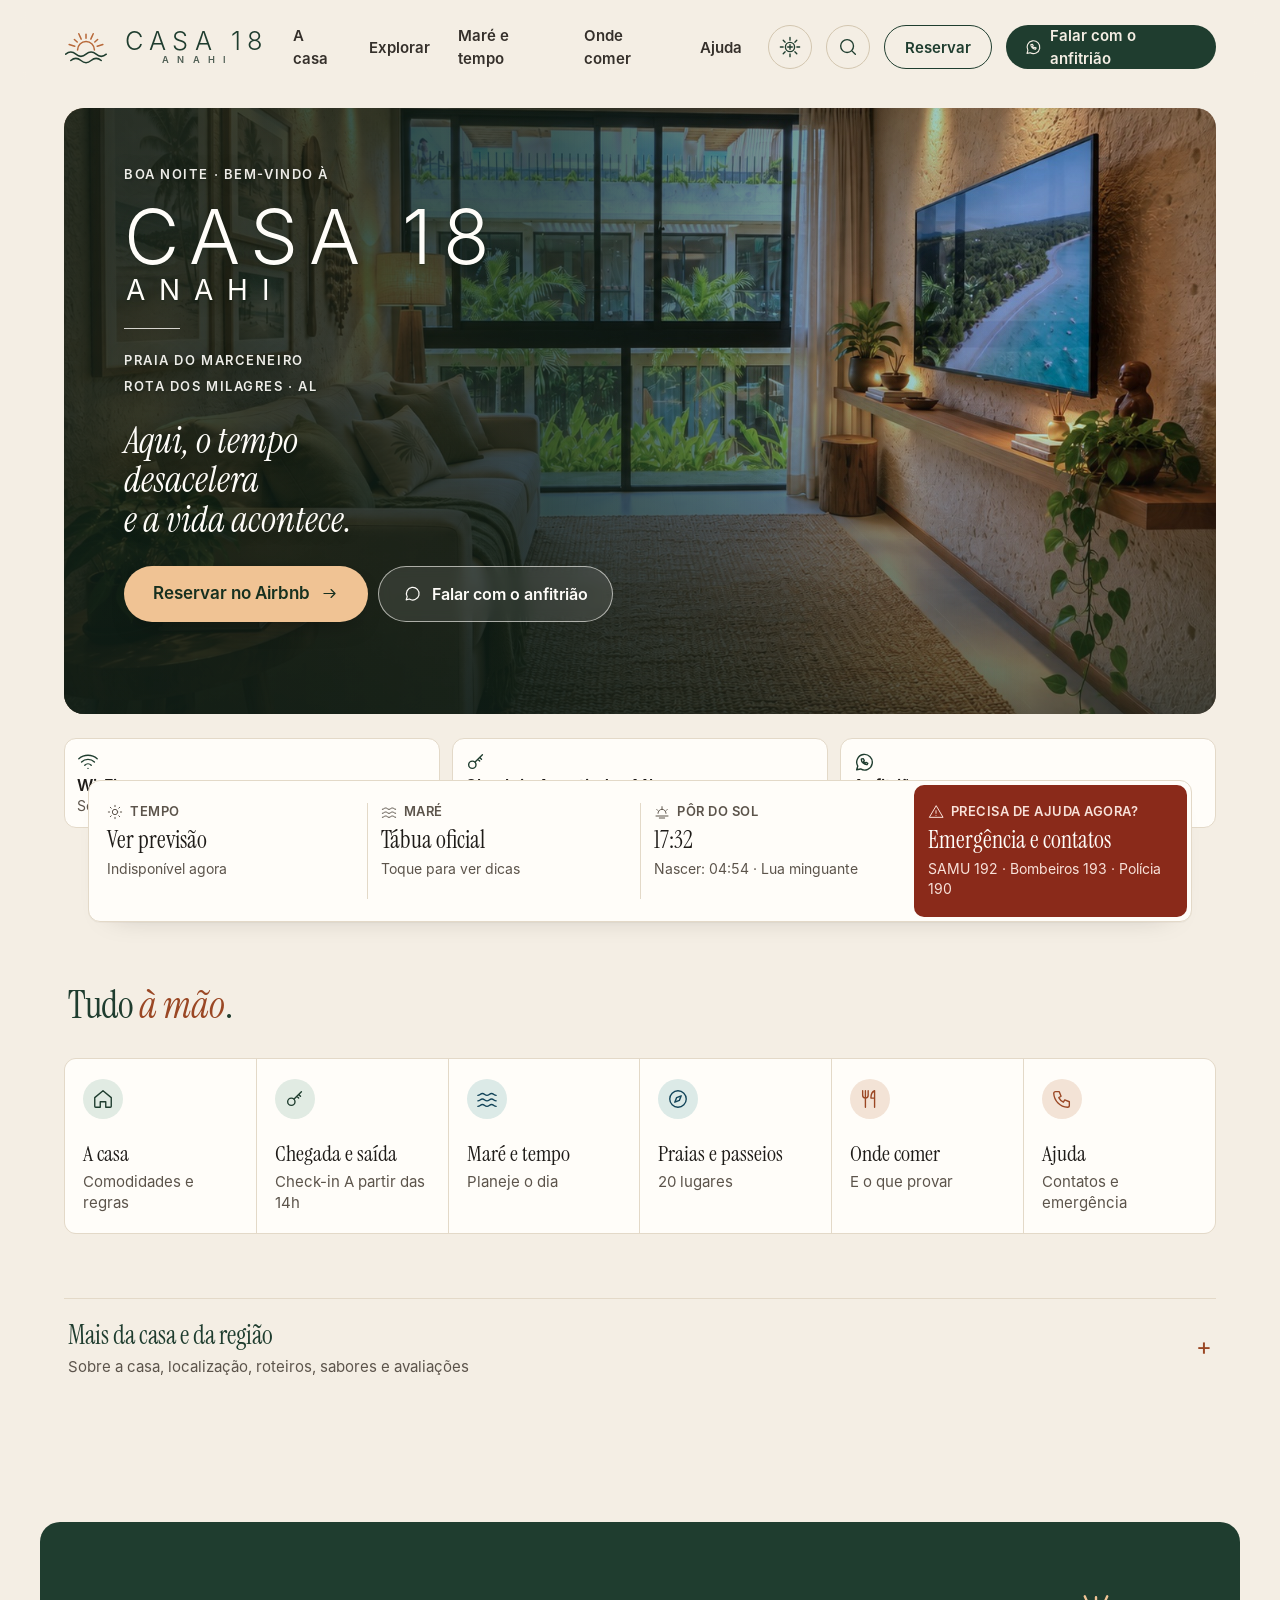
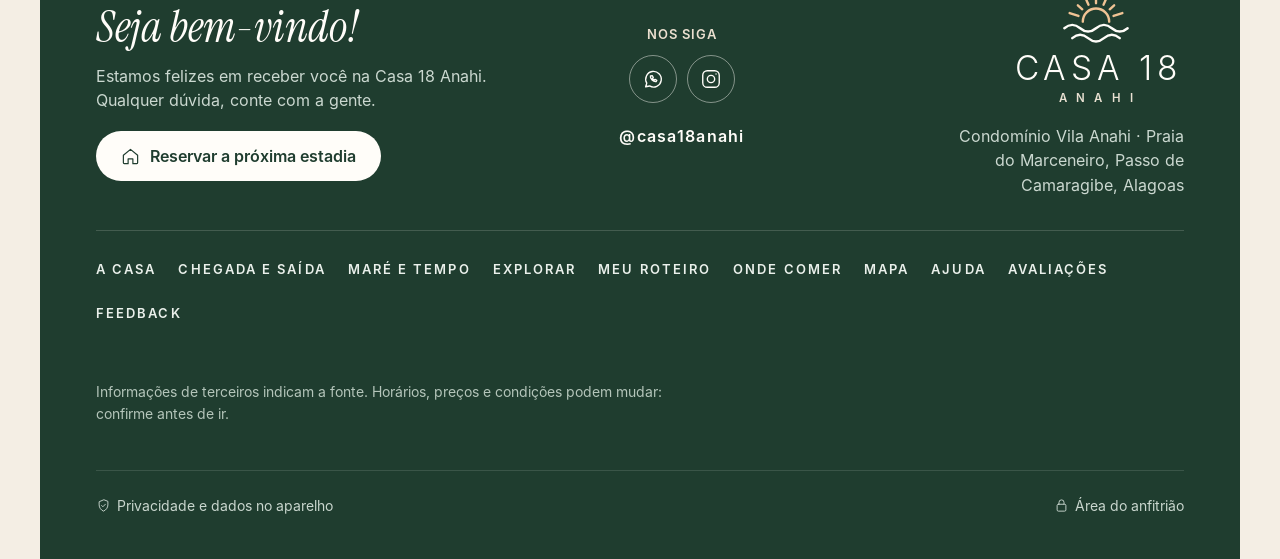
==== commit 4fa089cd: "Atualiza metadados de compartilhamento" ====
--- a/index.html
+++ b/index.html
@@ -13,10 +13,12 @@
 <title>Casa 18 Anahi · Guia do hóspede</title>
 <meta property="og:title" content="Casa 18 Anahi · Guia do hóspede">
 <meta property="og:description" content="Tudo para sua estadia e o melhor da Rota dos Milagres, a poucos toques.">
-<meta property="og:image" content="">
-<meta property="og:image:alt" content="">
-<meta property="og:url" content="">
-<meta name="twitter:card" content="summary">
+<meta property="og:image" content="https://dinopaiva1981.github.io/anahi18/compartilhar.jpg?v=606k3d">
+<meta property="og:image:alt" content="Casa 18 Anahi">
+<meta property="og:image:width" content="1200">
+<meta property="og:image:height" content="630">
+<meta property="og:url" content="https://dinopaiva1981.github.io/anahi18/">
+<meta name="twitter:card" content="summary_large_image">
 <!-- compartilhar:fim -->
 <link rel="icon" href="data:image/svg+xml,%3Csvg xmlns='http://www.w3.org/2000/svg' viewBox='0 0 64 64'%3E%3Crect width='64' height='64' rx='14' fill='%231F3D2F'/%3E%3Csvg x='3' y='3' width='58' height='58' viewBox='2 2 60 60'%3E%3Cg fill='none' stroke-linecap='round' stroke-linejoin='round' stroke-width='4.2'%3E%3Cpath stroke='%23F0C394' d='M21.5 31A10.5 10.5 0 0 1 42.5 31M17.26 26.21L12.03 24.51M22.89 18.46L19.66 14.01M32 15.5L32 10M41.11 18.46L44.34 14.01M46.74 26.21L51.97 24.51'/%3E%3Cpath stroke='%23FFFDF9' d='M5 42 c6 -5.6 12 -5.6 18 0 s12 5.6 18 0 s12 -5.6 18 0M14 52 c6 -5.6 12 -5.6 18 0 s12 5.6 18 0'/%3E%3C/g%3E%3C/svg%3E%3C/svg%3E">
 <link rel="apple-touch-icon" href="apple-touch-icon.png">
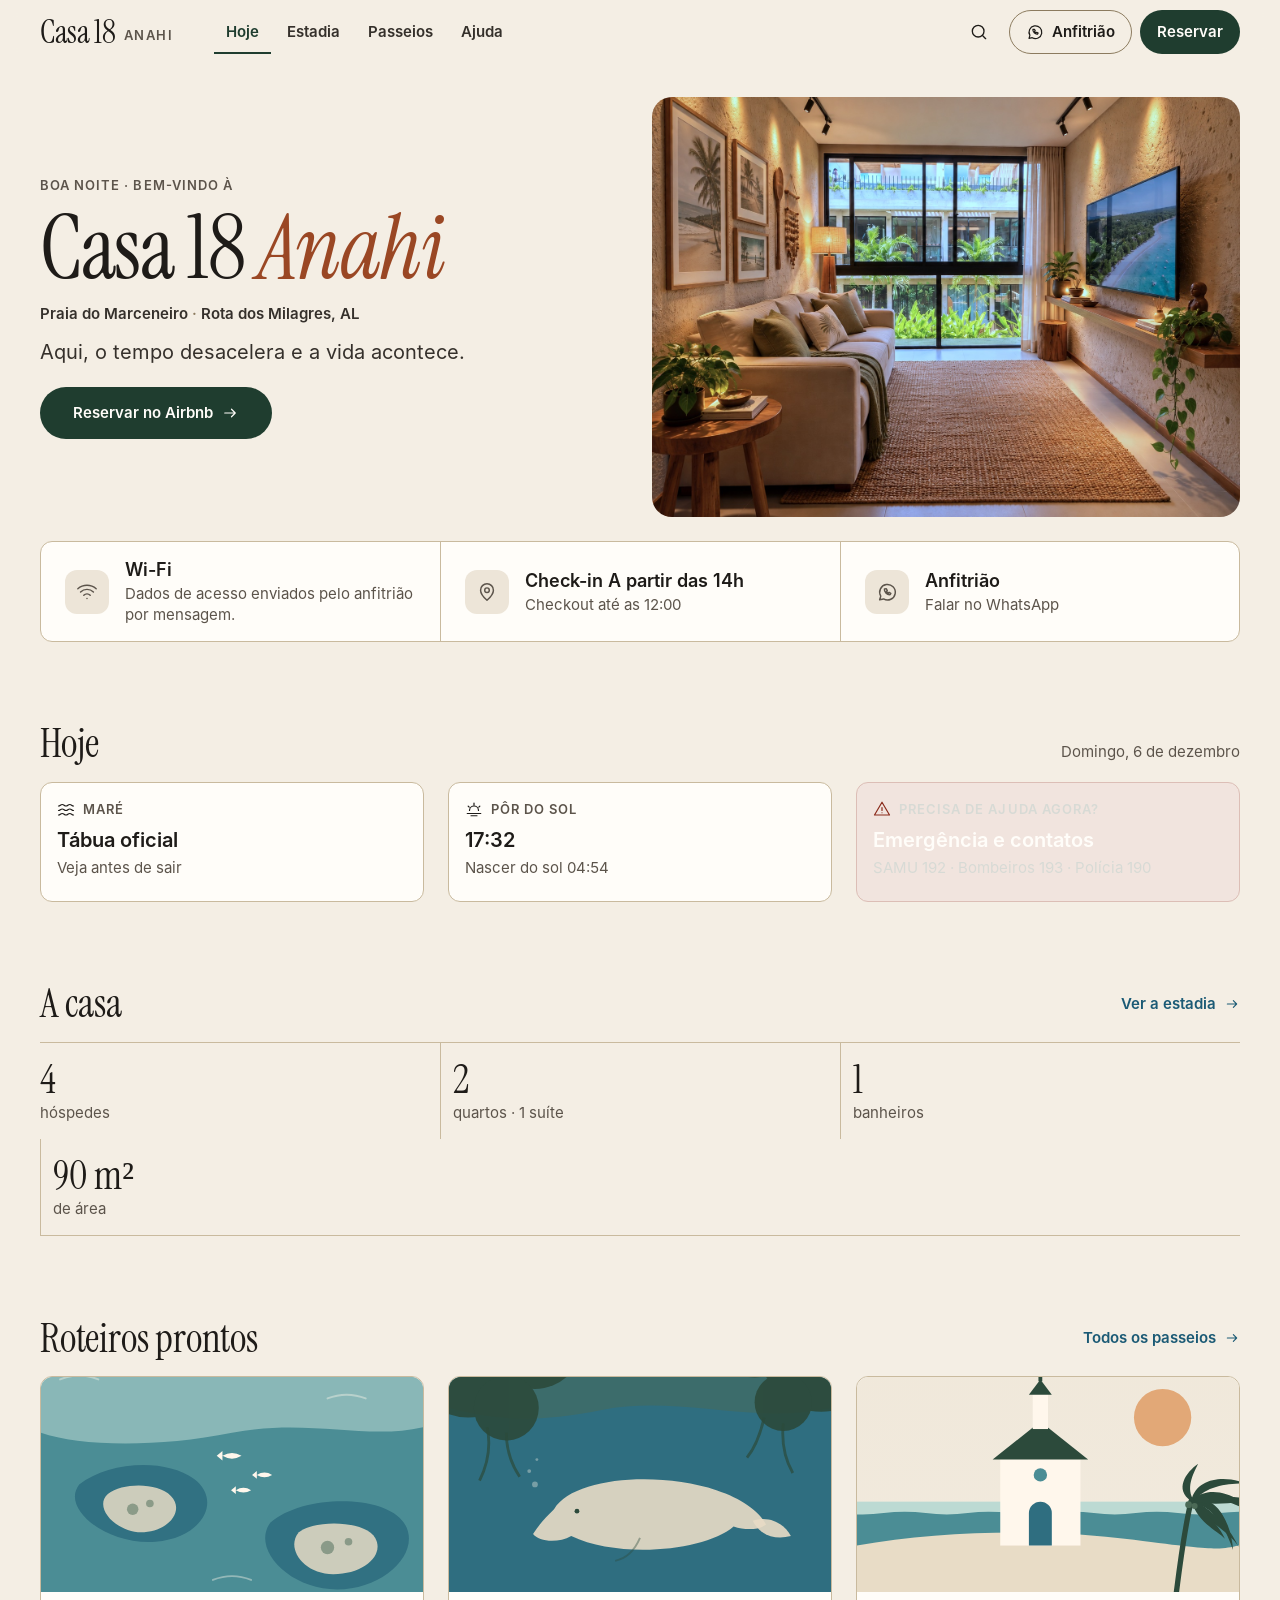
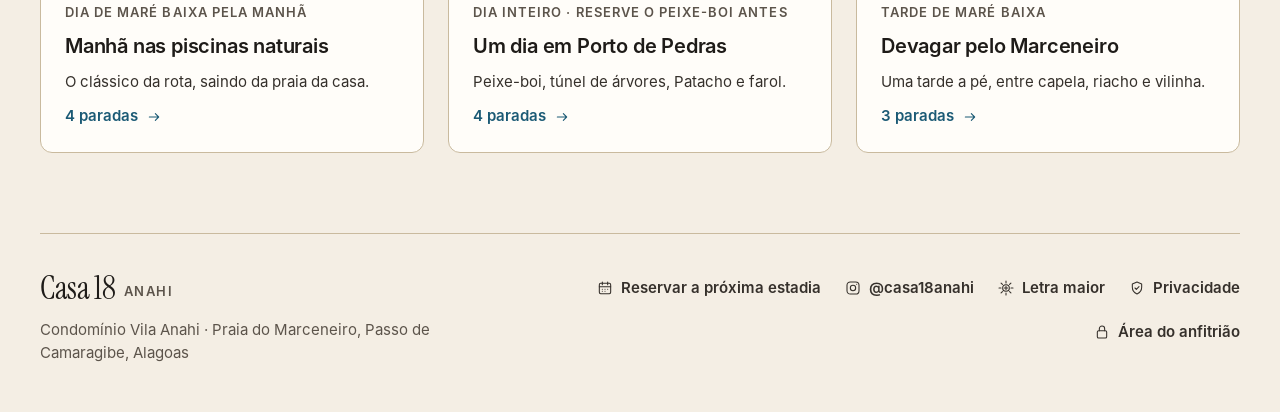
==== commit 5cb5a054: "Atualiza04" ====
--- a/index.html
+++ b/index.html
@@ -4,7 +4,7 @@
 <meta charset="utf-8">
 <meta name="viewport" content="width=device-width, initial-scale=1, viewport-fit=cover">
 <meta name="description" content="Guia digital da casa na Praia do Marceneiro, Rota dos Milagres, Alagoas: estadia, praias, piscinas naturais, maré, onde comer e contatos úteis.">
-<meta name="theme-color" content="#1F3D2F">
+<meta name="theme-color" content="#F4EEE4">
 <meta name="robots" content="index, follow">
 <meta property="og:type" content="website">
 <meta property="og:locale" content="pt_BR">
@@ -13,18 +13,17 @@
 <title>Casa 18 Anahi · Guia do hóspede</title>
 <meta property="og:title" content="Casa 18 Anahi · Guia do hóspede">
 <meta property="og:description" content="Tudo para sua estadia e o melhor da Rota dos Milagres, a poucos toques.">
-<meta property="og:image" content="https://dinopaiva1981.github.io/anahi18/compartilhar.jpg?v=606k3d">
-<meta property="og:image:alt" content="Casa 18 Anahi">
-<meta property="og:image:width" content="1200">
-<meta property="og:image:height" content="630">
-<meta property="og:url" content="https://dinopaiva1981.github.io/anahi18/">
-<meta name="twitter:card" content="summary_large_image">
+<meta property="og:image" content="">
+<meta property="og:image:alt" content="">
+<meta property="og:url" content="">
+<meta name="twitter:card" content="summary">
 <!-- compartilhar:fim -->
 <link rel="icon" href="data:image/svg+xml,%3Csvg xmlns='http://www.w3.org/2000/svg' viewBox='0 0 64 64'%3E%3Crect width='64' height='64' rx='14' fill='%231F3D2F'/%3E%3Csvg x='3' y='3' width='58' height='58' viewBox='2 2 60 60'%3E%3Cg fill='none' stroke-linecap='round' stroke-linejoin='round' stroke-width='4.2'%3E%3Cpath stroke='%23F0C394' d='M21.5 31A10.5 10.5 0 0 1 42.5 31M17.26 26.21L12.03 24.51M22.89 18.46L19.66 14.01M32 15.5L32 10M41.11 18.46L44.34 14.01M46.74 26.21L51.97 24.51'/%3E%3Cpath stroke='%23FFFDF9' d='M5 42 c6 -5.6 12 -5.6 18 0 s12 5.6 18 0 s12 -5.6 18 0M14 52 c6 -5.6 12 -5.6 18 0 s12 5.6 18 0'/%3E%3C/g%3E%3C/svg%3E%3C/svg%3E">
 <link rel="apple-touch-icon" href="apple-touch-icon.png">
 <meta name="referrer" content="strict-origin-when-cross-origin">
 <meta name="format-detection" content="telephone=no">
 <link rel="preload" href="assets/fontes/inter-400.woff" as="font" type="font/woff" crossorigin>
+<link rel="preload" href="assets/fontes/inter-600.woff" as="font" type="font/woff" crossorigin>
 <link rel="preload" href="assets/fontes/instrument-serif-400.woff" as="font" type="font/woff" crossorigin>
 <link rel="preconnect" href="https://api.open-meteo.com" crossorigin>
 <link rel="stylesheet" href="assets/calendario.css">
@@ -39,7 +38,7 @@
 </head>
 <body>
 <a class="pular" href="#conteudo">Pular para o conteúdo</a>
-<svg width="0" height="0" style="position:absolute" aria-hidden="true">
+<svg width="0" height="0" class="sr-only" aria-hidden="true">
   <symbol id="i-casa" viewBox="0 0 24 24"><path d="M3 10.5 12 3l9 7.5V20a1 1 0 0 1-1 1h-5v-6h-6v6H4a1 1 0 0 1-1-1z"/></symbol>
   <symbol id="i-chave" viewBox="0 0 24 24"><circle cx="8" cy="15" r="4"/><path d="m11 12 8-8m-3 3 2 2m-4 0 2 2"/></symbol>
   <symbol id="i-ondas" viewBox="0 0 24 24"><path d="M2 8c2.5 0 2.5-2 5-2s2.5 2 5 2 2.5-2 5-2 2.5 2 5 2M2 14c2.5 0 2.5-2 5-2s2.5 2 5 2 2.5-2 5-2 2.5 2 5 2M2 20c2.5 0 2.5-2 5-2s2.5 2 5 2 2.5-2 5-2 2.5 2 5 2"/></symbol>
@@ -112,24 +111,25 @@
 
 <header class="topo">
   <div class="topo-in">
-    <a class="marca" href="#/inicio" aria-label="Casa 18 Anahi · início"><span class="marca-logo" data-logo></span></a>
+    <a class="marca" href="#/inicio" aria-label="Casa 18 Anahi · início"><span class="marca-nome" data-marca-nome>Casa 18</span><span class="marca-sub" data-marca-sub>Anahi</span></a>
     <nav class="nav-topo" aria-label="Navegação principal">
-      <a href="#/casa">A casa</a><a href="#/explorar">Explorar</a><a href="#/planejar">Maré e tempo</a><a href="#/comer">Onde comer</a><a href="#/ajuda">Ajuda</a>
+      <a href="#/inicio">Hoje</a><a href="#/estadia">Estadia</a><a href="#/passeios">Passeios</a><a href="#/comer" data-nav-comer hidden>Comer</a><a href="#/ajuda">Ajuda</a>
     </nav>
-    <button type="button" class="btn-ic" data-modo-sol aria-pressed="false" aria-label="Modo sol: letra maior e contraste máximo" title="Modo sol"><svg class="ic" aria-hidden="true"><use href="#i-sol-forte"/></svg></button>
-    <button type="button" class="btn-ic" data-buscar aria-label="Buscar no guia"><svg class="ic" aria-hidden="true"><use href="#i-lupa"/></svg></button>
-    <a class="btn-reservar" data-reservar hidden target="_blank" rel="noopener">Reservar</a>
-    <a class="btn-wa" href="#/ajuda" target="_blank" rel="noopener" aria-label="Falar com o anfitrião pelo WhatsApp"><svg class="ic ic-sm" aria-hidden="true"><use href="#i-whatsapp"/></svg><span class="btn-wa-txt" aria-hidden="true">Falar com o anfitrião</span></a>
+    <div class="topo-acoes">
+      <button type="button" class="btn-ic" data-buscar aria-label="Buscar no guia"><svg class="ic" aria-hidden="true"><use href="#i-lupa"/></svg></button>
+      <a class="btn btn-sec btn-peq btn-wa" href="#/ajuda" target="_blank" rel="noopener" aria-label="Falar com o anfitrião pelo WhatsApp"><svg class="ic ic-sm" aria-hidden="true"><use href="#i-whatsapp"/></svg><span class="btn-wa-txt" aria-hidden="true">Anfitrião</span></a>
+      <a class="btn btn-prim btn-peq btn-reservar" data-reservar hidden target="_blank" rel="noopener">Reservar</a>
+    </div>
   </div>
 </header>
 
-<main id="conteudo" tabindex="-1"><noscript><p style="padding:24px">Este guia precisa de JavaScript ativado para funcionar.</p></noscript></main>
+<main id="conteudo" tabindex="-1"><noscript><p class="erro-geral">Este guia precisa de JavaScript ativado para funcionar.</p></noscript></main>
 
 <nav class="nav-base" aria-label="Navegação rápida">
-  <a href="#/inicio"><svg class="ic" aria-hidden="true"><use href="#i-casa"/></svg>Início</a>
-  <a href="#/casa"><svg class="ic" aria-hidden="true"><use href="#i-chave"/></svg>A casa</a>
-  <a href="#/explorar"><svg class="ic" aria-hidden="true"><use href="#i-bussola"/></svg>Explorar</a>
-  <a href="#/comer"><svg class="ic" aria-hidden="true"><use href="#i-garfo"/></svg>Comer</a>
+  <a href="#/inicio"><svg class="ic" aria-hidden="true"><use href="#i-sol"/></svg>Hoje</a>
+  <a href="#/estadia"><svg class="ic" aria-hidden="true"><use href="#i-casa"/></svg>Estadia</a>
+  <a href="#/passeios"><svg class="ic" aria-hidden="true"><use href="#i-bussola"/></svg>Passeios</a>
+  <a href="#/comer" data-nav-comer hidden><svg class="ic" aria-hidden="true"><use href="#i-garfo"/></svg>Comer</a>
   <a href="#/ajuda"><svg class="ic" aria-hidden="true"><use href="#i-ajuda"/></svg>Ajuda</a>
 </nav>
 
--- a/assets/calendario.css
+++ b/assets/calendario.css
@@ -69,3 +69,4 @@
 .cal-fechar{background:var(--cal-tinta);color:#fff;border:0;border-radius:10px;padding:0 22px;min-height:48px;font:inherit;font-weight:600;font-size:.9375rem;cursor:pointer}
 .cal-fechar:hover{background:#000}
 
+@media (max-width:359px){.cal-campo>.cal-fmt{font-size:.9375rem;padding:0 10px}}
--- a/assets/site.css
+++ b/assets/site.css
@@ -1,861 +1,673 @@
-/* Guia do hóspede · Casa 18 Anahi · Praia do Marceneiro
-   Sistema visual (rodada 3): hospitalidade boutique editorial.
-   Tipografia: Instrument Serif (títulos, itálicos, números editoriais) + Inter (leitura, interface, dados).
-   As duas são servidas pelo próprio site (assets/fontes), funcionam sem sinal e não chamam terceiros.
-   Tokens: altere cores, escala e espaços aqui. */
+/* Guia do hóspede · Casa 18 Anahi · sistema v5 ("uma superfície, uma serifa grande, uma cor de ação").
+   Base única: todos os valores saem dos tokens do :root. Nenhum bloco tem margem lateral própria:
+   todo filho direto de <main> fica no mesmo container (--max, --margem). Sem margens negativas entre blocos.
+   Breakpoints: 600 / 900 / 1200 (+ paisagem baixa: max-height 500px).
+   Tipografia: Instrument Serif só a partir de 32 px (títulos e números); Inter no resto. */
 
 @font-face{font-family:'Instrument Serif';font-style:normal;font-weight:400;font-display:swap;src:url(fontes/instrument-serif-400.woff) format('woff')}
 @font-face{font-family:'Instrument Serif';font-style:italic;font-weight:400;font-display:swap;src:url(fontes/instrument-serif-400i.woff) format('woff')}
-@font-face{font-family:'Inter';font-style:normal;font-weight:300;font-display:swap;src:url(fontes/inter-300.woff) format('woff')}
 @font-face{font-family:'Inter';font-style:normal;font-weight:400;font-display:swap;src:url(fontes/inter-400.woff) format('woff')}
 @font-face{font-family:'Inter';font-style:normal;font-weight:500 700;font-display:swap;src:url(fontes/inter-600.woff) format('woff')}
-/* Fallbacks com métricas próximas: menos salto de layout enquanto a fonte chega. */
 @font-face{font-family:'Serif Reserva';src:local('Georgia'),local('Times New Roman');size-adjust:86%;ascent-override:96%}
 @font-face{font-family:'Sans Reserva';src:local('Arial'),local('Helvetica'),local('DejaVu Sans');size-adjust:107%;ascent-override:90%}
 
 :root{
-  /* Cores · papel, linho e madeira; verde-coqueiro; mar; terracota. Pares de texto medidos (AA). */
-  --areia:#F4EEE4; --linho:#FAF6EF; --papel:#FFFDF9; --salvia:#E4E9DF;
-  --fio:#E3D9C8; --fio-2:#D2C5AF; --palha:#E3D9C8; --palha-2:#D2C5AF; --palha-3:#B9A88C;
-  --coqueiro:#1F3D2F; --coqueiro-2:#2C5240; --coqueiro-3:#17301F;
-  --oceano:#1B5A75; --oceano-2:#13455A; --oceano-claro:#E2EDEB; --oceano-fundo:#F1F6F4;
-  --turquesa:#6FBFB8; --terracota:#9A4724; --terracota-claro:#F3E3D6; --sol:#C98A55; --dourado:#B8693A;
-  --tinta:#1E1B18; --texto:#35302B; --mudo:#5C544B; --alerta:#8A2A1A; --alerta-bg:#F6DDD4;
-  /* Famílias */
-  --serif:'Instrument Serif','Serif Reserva','Iowan Old Style',Georgia,serif;
+  /* 12 cores (contraste medido sobre --bg / --surface) */
+  --bg:#F4EEE4;          /* areia: fundo da página */
+  --surface:#FFFDF9;     /* papel: cartões e campos */
+  --surface-2:#EDE5D8;   /* linho: blocos neutros, avisos, ícones */
+  --ink:#1E1B18;         /* títulos · 14,9:1 */
+  --text:#35302B;        /* corpo · 11,3:1 */
+  --muted:#5C544B;       /* meta · 6,4:1 */
+  --line:#C9BA9E;        /* bordas de cartão e divisores · 1,65:1 (1,9 no papel) */
+  --line-strong:#8C7B5F; /* bordas de campo e botão secundário · 3,6:1 */
+  --brand:#1F3D2F;       /* coqueiro: ação primária, ativo · 10,3:1 (papel sobre ele 11,7:1) */
+  --accent:#9A4724;      /* terracota: olho de página e 1 itálico por página · 5,5:1 */
+  --info:#1B5A75;        /* oceano: links e tudo de maré · 6,6:1 */
+  --danger:#8A2A1A;      /* emergência · 7,5:1 */
+  /* derivadas (mistura das 12, não são cores novas) */
+  --brand-hover:color-mix(in srgb,var(--brand) 82%,#000);
+  --info-bg:color-mix(in srgb,var(--info) 10%,var(--surface));
+  --danger-bg:color-mix(in srgb,var(--danger) 12%,var(--surface));
+
+  --serif:'Instrument Serif','Serif Reserva',Georgia,serif;
   --sans:'Inter','Sans Reserva',system-ui,-apple-system,'Segoe UI',sans-serif;
-  --display:var(--serif); --script:var(--serif);
-  /* Escala modular fluida (razão ~1,25 no celular → ~1,33 no desktop) */
-  --t-rot:.75rem;                                   /* 12 · rótulos em caixa alta espaçada */
-  --t-xs:.8125rem;                                  /* 13 · notas de rodapé */
-  --t-sm:clamp(.9375rem,.91rem + .12vw,1rem);       /* 15–16 */
-  --t-base:clamp(1.0625rem,1.03rem + .16vw,1.125rem); /* 17–18 · corpo */
-  --t-lead:clamp(1.3125rem,1.2rem + .5vw,1.625rem); /* 21–26 · abertura em serifa */
-  --t-h3:clamp(1.5rem,1.38rem + .55vw,1.875rem);    /* 24–30 */
-  --t-h2:clamp(2.125rem,1.75rem + 1.7vw,3.375rem);  /* 34–54 */
-  --t-h1:clamp(2.75rem,2.1rem + 3vw,5rem);          /* 44–80 */
-  /* Espaços (múltiplos de 4) e ritmo vertical */
-  --e1:4px; --e2:8px; --e3:12px; --e4:16px; --e5:24px; --e6:32px; --e7:48px; --e8:64px; --e9:96px; --e10:128px;
-  --medida:66ch;
-  /* Cantos coerentes: fotos quase retas, superfícies suaves, pílulas para ações */
-  --r-sm:4px; --r-md:8px; --r-lg:12px; --r-xl:16px; --r-2xl:20px;
-  --sombra:0 1px 0 rgba(30,27,24,.03),0 14px 30px -26px rgba(30,27,24,.35);
-  --sombra-alta:0 30px 60px -36px rgba(20,32,26,.45);
-  --nav-h:68px; --largura:1200px;
+
+  /* 8 tamanhos (rem: acompanham a letra do aparelho) */
+  --t-1:.8125rem;                                    /* 13 · rótulo em caixa alta, selo */
+  --t-2:.9375rem;                                    /* 15 · meta, notas, botões */
+  --t-3:clamp(1.0625rem,1rem + .25vw,1.125rem);      /* 17–18 · corpo */
+  --t-4:clamp(1.125rem,1.05rem + .35vw,1.25rem);     /* 18–20 · título de cartão, abertura */
+  --t-5:1.5rem;                                      /* 24 · valor em destaque (Inter) */
+  --t-6:clamp(2rem,1.7rem + 1.2vw,2.5rem);           /* 32–40 · seção, números (serifa) */
+  --t-7:clamp(2.5rem,1.8rem + 3vw,4rem);             /* 40–64 · título de página (serifa) */
+  --t-8:clamp(3rem,2rem + 4.5vw,5.5rem);             /* 48–88 · nome da casa na capa (serifa) */
+
+  /* espaço · grade de 4 */
+  --s-1:4px; --s-2:8px; --s-3:12px; --s-4:16px; --s-5:20px; --s-6:24px; --s-8:32px; --s-12:48px; --s-16:64px; --s-24:96px;
+  /* grade da página */
+  --max:1200px; --margem:16px; --col:4; --gutter:16px; --pad:20px; --sec:48px;
+  /* 4 raios · 2 sombras */
+  --r-sm:6px; --r-md:12px; --r-lg:20px; --r-full:999px;
+  --shadow-1:0 1px 2px rgba(30,27,24,.06),0 8px 24px -12px rgba(30,27,24,.18);
+  --shadow-2:0 24px 48px -24px rgba(20,32,26,.40);
+
+  --medida:34rem; --topo-h:64px; --nav-h:64px;
   --ease:cubic-bezier(.2,.7,.2,1);
   color-scheme:light;
 }
-*{box-sizing:border-box}
+@media (min-width:600px){:root{--margem:24px;--col:8;--gutter:20px;--pad:24px;--sec:64px}}
+@media (min-width:900px){:root{--margem:32px;--col:12;--gutter:24px;--pad:24px;--sec:72px;--nav-h:0px}}
+@media (min-width:1200px){:root{--margem:40px;--sec:80px}}
+@media (max-height:500px) and (orientation:landscape){:root{--nav-h:52px;--sec:48px}}
+
+/* ---------- base ---------- */
+*,*::before,*::after{box-sizing:border-box}
 [hidden]{display:none!important}
-html{-webkit-text-size-adjust:100%;scroll-padding-top:84px;background:var(--areia)}
-body{margin:0;background:var(--areia);color:var(--tinta);font-family:var(--sans);font-size:var(--t-base);line-height:1.65;font-weight:400;
-  -webkit-font-smoothing:antialiased;text-rendering:optimizeLegibility;font-kerning:normal;font-feature-settings:"kern","liga","calt"}
-p,li,dd,blockquote{hyphens:auto;-webkit-hyphens:auto;hyphenate-limit-chars:12 5 5;text-wrap:pretty;overflow-wrap:break-word}
-.local-linha,.faixa li,.atalho,.dia-item,.chip,.btn,.card-meta,.dados dt,.contato-end{hyphens:manual;-webkit-hyphens:manual}
-h1,h2,h3,h4,.h1,.h2,.h3,.hero-frase,.citacao,.lead,.estadia-txt .h3{text-wrap:balance;hyphens:manual;-webkit-hyphens:manual}
-.hero-marca,.h1,.h2,.h3,.card .h3,.contato-txt strong{overflow-wrap:anywhere}
+html{-webkit-text-size-adjust:100%;scroll-padding-top:calc(var(--topo-h) + var(--s-4));background:var(--bg)}
+body{margin:0;background:var(--bg);color:var(--text);font-family:var(--sans);font-size:var(--t-3);line-height:1.55;font-weight:400;
+  -webkit-font-smoothing:antialiased;text-rendering:optimizeLegibility;font-feature-settings:"kern","liga","calt";
+  padding-bottom:calc(var(--nav-h) + env(safe-area-inset-bottom))}
+p,li,dd,blockquote{text-wrap:pretty;overflow-wrap:break-word}
+h1,h2,h3,h4{text-wrap:balance;margin:0;font-weight:inherit}
+p{margin:0}
+ul,ol{margin:0;padding:0}
 img{max-width:100%;display:block}
-a{color:var(--oceano);text-underline-offset:.22em;text-decoration-thickness:1px;transition:color .2s}
-a:hover{color:var(--oceano-2);text-decoration-thickness:1.5px}
+a{color:var(--info);text-underline-offset:.2em;text-decoration-thickness:1px}
+a:hover{text-decoration-thickness:2px}
 button{font:inherit;color:inherit}
-:focus-visible{outline:3px solid var(--oceano);outline-offset:3px;border-radius:4px}
-::selection{background:#D6E6E1;color:var(--tinta)}
+:focus-visible{outline:2px solid var(--info);outline-offset:3px;border-radius:var(--r-sm)}
+main:focus{outline:none}
+.ic{width:20px;height:20px;flex:none;fill:none;stroke:currentColor;stroke-width:1.6;stroke-linecap:round;stroke-linejoin:round}
+.ic-sm{width:16px;height:16px}
+.ic-lg{width:24px;height:24px}
 .sr-only{position:absolute!important;width:1px;height:1px;padding:0;margin:-1px;overflow:hidden;clip:rect(0,0,0,0);white-space:nowrap;border:0}
-.pular{position:absolute;left:12px;top:-60px;z-index:100;background:var(--coqueiro);color:var(--areia);padding:10px 16px;border-radius:var(--r-md);text-decoration:none}
-.pular:focus{top:12px;color:var(--areia)}
-.ic{width:22px;height:22px;flex:none;fill:none;stroke:currentColor;stroke-width:1.5;stroke-linecap:round;stroke-linejoin:round}
-.ic-sm{width:18px;height:18px}.ic-lg{width:28px;height:28px;stroke-width:1.25}
-.tab,time{font-variant-numeric:tabular-nums}
-
-/* ---------- Tipografia ---------- */
-.display{font-family:var(--serif);font-weight:400;letter-spacing:-.01em;line-height:1}
-.h1{font-family:var(--serif);font-weight:400;font-size:var(--t-h1);line-height:1;letter-spacing:-.012em;color:var(--coqueiro);margin:0}
-.h2{font-family:var(--serif);font-weight:400;font-size:var(--t-h2);line-height:1.04;letter-spacing:-.008em;color:var(--coqueiro);margin:0}
-.h3{font-family:var(--serif);font-weight:400;font-size:var(--t-h3);line-height:1.12;letter-spacing:-.004em;color:var(--tinta);margin:0}
-.h4{font-family:var(--sans);font-weight:600;font-size:1rem;line-height:1.4;letter-spacing:-.005em;margin:0}
-.h1 em,.h2 em,.h3 em,.it{font-family:var(--serif);font-style:italic;font-weight:400;letter-spacing:0}
-.h1 em,.h2 em{color:var(--terracota)}
-/* Rótulo: caixa alta espaçada, com numeração editorial opcional (01 —) */
-.olho{display:inline-flex;align-items:center;gap:10px;font-family:var(--sans);font-size:var(--t-rot);line-height:1.3;letter-spacing:.2em;text-transform:uppercase;font-weight:600;color:var(--terracota);margin:0 0 var(--e3);font-feature-settings:"case","kern"}
-.olho.mar{color:var(--oceano)} .olho.mudo{color:var(--mudo)} .olho.claro{color:#EADFCF}
-.olho .ponto{width:5px;height:5px;border-radius:50%;background:currentColor}
-.olho .n{font-family:var(--serif);font-style:italic;font-size:1.25rem;letter-spacing:0;text-transform:none;font-weight:400;line-height:1;font-variant-numeric:lining-nums}
-.olho .n::after{content:"";display:inline-block;width:28px;height:1px;background:currentColor;opacity:.55;vertical-align:middle;margin-left:10px}
-.lead{font-family:var(--serif);font-size:var(--t-lead);line-height:1.34;color:var(--texto);max-width:34em;margin:0;letter-spacing:.002em}
-.mudo{color:var(--mudo)} .p0{margin:0}
+.pular{position:absolute;left:var(--s-3);top:-64px;z-index:100;background:var(--brand);color:var(--surface);padding:var(--s-3) var(--s-4);border-radius:var(--r-md);text-decoration:none;font-weight:600}
+.pular:focus{top:var(--s-3)}
+.tab{font-variant-numeric:tabular-nums}
+
+/* ---------- tipografia ---------- */
+.h1{font-family:var(--serif);font-size:var(--t-7);line-height:1;letter-spacing:-.01em;color:var(--ink);overflow-wrap:anywhere}
+.h2{font-family:var(--serif);font-size:var(--t-6);line-height:1.08;letter-spacing:-.005em;color:var(--ink);overflow-wrap:anywhere}
+.h3{font-family:var(--sans);font-size:var(--t-4);line-height:1.3;font-weight:600;letter-spacing:-.01em;color:var(--ink);overflow-wrap:anywhere}
+.h1 em,.h2 em,.hero-marca em{font-style:italic;color:var(--accent)}
+.lead{font-size:var(--t-4);line-height:1.5;color:var(--text);max-width:var(--medida)}
+.olho{display:block;font-size:var(--t-1);line-height:1.3;font-weight:600;letter-spacing:.08em;text-transform:uppercase;color:var(--muted)}
+.meta,.fonte{font-size:var(--t-2);line-height:1.5;color:var(--muted)}
+.fonte a{color:var(--muted)}
+.mudo{color:var(--muted)}
 .prosa{max-width:var(--medida)}
-.citacao{margin:0;font-family:var(--serif);font-style:italic;font-size:clamp(1.75rem,1.4rem + 1.6vw,2.75rem);line-height:1.18;color:var(--coqueiro);text-wrap:balance;max-width:22em}
-.citacao::before{content:"“";display:block;font-size:2.4em;line-height:.6;height:.42em;color:var(--dourado);opacity:.75}
-.capitular::first-letter{font-family:var(--serif);float:left;font-size:4.1em;line-height:.82;padding:.06em .1em 0 0;color:var(--coqueiro)}
-/* Ornamento: fios de 1 px e o sol nascente sobre as ondas, derivado do símbolo */
-.orn{display:flex;align-items:center;gap:var(--e4);color:var(--palha-3);margin:0 auto;max-width:420px;padding:0 var(--e4)}
-.orn::before,.orn::after{content:"";flex:1;height:1px;background:linear-gradient(90deg,transparent,var(--fio-2))}
-.orn::after{background:linear-gradient(90deg,var(--fio-2),transparent)}
-.orn svg{width:44px;height:30px;flex:none}
-.orn.claro{color:rgba(240,195,148,.75)} .orn.claro::before{background:linear-gradient(90deg,transparent,rgba(255,253,249,.25))} .orn.claro::after{background:linear-gradient(90deg,rgba(255,253,249,.25),transparent)}
-.sec-orn{padding-top:var(--e8)}
-
-/* ---------- Estrutura ---------- */
-.topo{position:sticky;top:0;z-index:40;background:rgba(244,238,228,.88);backdrop-filter:saturate(1.3) blur(12px);-webkit-backdrop-filter:saturate(1.3) blur(12px);border-bottom:1px solid transparent;transition:border-color .3s,background .3s}
-.topo.rolado{border-bottom-color:var(--fio);background:rgba(244,238,228,.94)}
-.topo-in{max-width:var(--largura);margin:0 auto;padding:10px 16px;display:flex;align-items:center;gap:10px;min-height:64px}
-.marca{display:flex;align-items:center;gap:10px;text-decoration:none;color:var(--coqueiro);min-width:0;margin-right:auto;border-radius:6px;min-height:44px}
-.nav-topo{display:none;gap:4px;font-size:var(--t-rot);font-weight:500;letter-spacing:.18em;text-transform:uppercase;font-feature-settings:"case"}
-.nav-topo a{position:relative;color:var(--texto);text-decoration:none;padding:12px 12px;min-height:44px;display:inline-flex;align-items:center;transition:color .2s}
-.nav-topo a::after{content:"";position:absolute;left:12px;right:calc(12px + .18em);bottom:9px;height:1px;background:currentColor;transform:scaleX(0);transform-origin:left;transition:transform .35s var(--ease)}
-.nav-topo a:hover{color:var(--coqueiro)}
-.nav-topo a:hover::after{transform:scaleX(1)}
-.nav-topo a[aria-current="page"]{color:var(--coqueiro);font-weight:600}
-.nav-topo a[aria-current="page"]::after{transform:none}
-.btn-ic{width:44px;height:44px;border-radius:50%;border:1px solid var(--fio-2);background:transparent;display:inline-flex;align-items:center;justify-content:center;color:var(--coqueiro);flex:none;cursor:pointer;text-decoration:none;transition:background .2s,border-color .2s,transform .15s}
-.btn-ic:hover{background:var(--papel);border-color:var(--palha-3);color:var(--coqueiro)}
-.btn-ic:active{transform:scale(.95)}
-.btn-ic[aria-pressed="true"]{background:var(--coqueiro);border-color:var(--coqueiro);color:var(--areia)}
+.prosa>*+*{margin-top:var(--s-3)}
+
+/* ---------- grade e ritmo ---------- */
+#conteudo>*{width:min(100% - 2*var(--margem),var(--max));margin-inline:auto}
+.sec{margin-top:var(--sec)}
+.sec-cab{display:flex;flex-wrap:wrap;align-items:flex-end;justify-content:space-between;gap:var(--s-2) var(--s-6);margin-bottom:var(--s-4)}
+.sec-cab .olho{margin-bottom:var(--s-2)}
+.mt{margin-top:var(--s-8)}
+.mt>.h3{margin-bottom:var(--s-3)}
+.pag-cab{padding-top:var(--s-12);display:grid;gap:var(--s-3)}
+.pag-cab>*{max-width:52rem}
+@media (min-width:900px){.pag-cab{padding-top:var(--s-16);gap:var(--s-4)}}
+.pag-cab .olho{color:var(--accent)}
+.voltar{display:inline-flex;align-items:center;gap:var(--s-2);min-height:44px;font-size:var(--t-2);font-weight:600;color:var(--ink);text-decoration:none;justify-self:start}
+.voltar .ic{transform:scaleX(-1)}
+.voltar:hover{color:var(--brand);text-decoration:underline}
+.grade{display:grid;gap:var(--gutter)}
+@media (min-width:900px){
+  .g-2{grid-template-columns:repeat(2,minmax(0,1fr))}
+  .g-7-5{grid-template-columns:minmax(0,7fr) minmax(0,5fr);align-items:start}
+  .g-5-7{grid-template-columns:minmax(0,5fr) minmax(0,7fr);align-items:start}
+  .g-8-4{grid-template-columns:minmax(0,8fr) minmax(0,4fr);align-items:start}
+}
+
+/* ---------- botões (3 estilos, 2 tamanhos) ---------- */
+.btn{display:inline-flex;align-items:center;justify-content:center;gap:var(--s-2);min-height:48px;padding:0 var(--s-6);border-radius:var(--r-full);
+  font-family:var(--sans);font-size:var(--t-2);font-weight:600;line-height:1.2;letter-spacing:0;text-decoration:none;cursor:pointer;
+  border:1px solid transparent;transition:background-color .2s,border-color .2s,color .2s,transform .1s;white-space:nowrap}
+.btn .ic{width:18px;height:18px}
+.btn:active{transform:translateY(1px)}
+.btn[disabled],.btn[aria-disabled=true]{opacity:.45;cursor:not-allowed;transform:none}
+.btn-prim{background:var(--brand);color:var(--surface)}
+.btn-prim:hover{background:var(--brand-hover);color:var(--surface)}
+.btn-sec{background:transparent;color:var(--ink);border-color:var(--line-strong)}
+.btn-sec:hover{background:var(--surface);border-color:var(--brand);color:var(--ink)}
+.btn-peq{min-height:44px;padding:0 var(--s-4);font-size:var(--t-2)}
+.btn-largo{width:100%}
+.btn-terc,.link-seta{display:inline-flex;align-items:center;gap:var(--s-2);min-height:44px;padding:0;border:0;background:none;cursor:pointer;
+  font-size:var(--t-2);font-weight:600;color:var(--info);text-decoration:none}
+.btn-terc .ic,.link-seta .ic{width:16px;height:16px;transition:transform .2s var(--ease)}
+.btn-terc:hover,.link-seta:hover{text-decoration:underline}
+.btn-terc:hover .ic,.link-seta:hover .ic{transform:translateX(2px)}
+.acoes{display:flex;flex-wrap:wrap;gap:var(--s-3);align-items:center}
+@media (max-width:599px){.acoes-empilha{flex-direction:column;align-items:stretch}.acoes-empilha .btn{width:100%}}
+.btn-ic{display:inline-flex;align-items:center;justify-content:center;width:44px;height:44px;border-radius:var(--r-full);border:1px solid transparent;background:transparent;color:var(--ink);cursor:pointer;flex:none}
+.btn-ic:hover{background:var(--surface-2)}
+
+/* ---------- superfícies ---------- */
+.card{background:var(--surface);border:1px solid var(--line);border-radius:var(--r-md);padding:var(--pad);display:grid;gap:var(--s-3);align-content:start;min-width:0;box-shadow:none;color:var(--text)}
+a.card,button.card{text-decoration:none;cursor:pointer;text-align:left;font:inherit;width:100%;transition:border-color .2s}
+a.card:hover,button.card:hover{border-color:var(--line-strong)}
+a.card:hover .h3,button.card:hover .h3{color:var(--brand)}
+.card>.midia{margin:calc(-1*var(--pad)) calc(-1*var(--pad)) 0;border-radius:var(--r-md) var(--r-md) 0 0;overflow:hidden}
+.card .acao-fim{margin-top:auto}
+/* densidade de lista: um único cartão com linhas separadas por fio */
+.linhas{background:var(--surface);border:1px solid var(--line);border-radius:var(--r-md);list-style:none;margin:0;padding:0 var(--pad)}
+.linhas>li,.linhas>.linha{display:flex;gap:var(--s-4);align-items:flex-start;padding:var(--s-4) 0;min-width:0}
+.linhas>li+li,.linhas>.linha+.linha{border-top:1px solid var(--line)}
+.linha-txt{display:grid;gap:var(--s-1);min-width:0;flex:1}
+.linha-txt strong{color:var(--ink);font-weight:600;line-height:1.35}
+.linha-txt span{font-size:var(--t-2);color:var(--muted)}
+.linha-acao{margin-left:auto;flex:none;align-self:center}
+.pict{width:44px;height:44px;border-radius:var(--r-md);background:var(--surface-2);color:var(--ink);display:inline-flex;align-items:center;justify-content:center;flex:none}
+.pict .ic{width:22px;height:22px}
+.aviso{display:flex;gap:var(--s-3);align-items:flex-start;background:var(--surface-2);border-radius:var(--r-md);padding:var(--s-4);font-size:var(--t-2);line-height:1.5;color:var(--text)}
+.aviso .ic{margin-top:1px;color:var(--ink)}
+.aviso.perigo{background:var(--danger-bg)}
+.aviso.perigo .ic{color:var(--danger)}
+a.aviso{text-decoration:none}
+a.aviso:hover{text-decoration:underline}
+.selos{display:flex;flex-wrap:wrap;gap:var(--s-2)}
+.selo{display:inline-flex;align-items:center;gap:var(--s-1);font-size:var(--t-1);font-weight:600;line-height:1.3;letter-spacing:.04em;padding:var(--s-1) var(--s-2);border-radius:var(--r-sm);background:var(--surface-2);color:var(--ink)}
+.selo .ic{width:14px;height:14px}
+.selo-mare{background:var(--info-bg);color:#13455A}
+.selo-alerta{background:var(--danger-bg);color:var(--danger)}
+.lista{list-style:none;display:grid;gap:var(--s-3);max-width:var(--medida)}
+.lista li{position:relative;padding-left:var(--s-6)}
+.lista li::before{content:"";position:absolute;left:var(--s-1);top:.7em;width:8px;height:1.5px;background:var(--accent)}
+.passos{list-style:none;counter-reset:p;display:grid;gap:var(--s-3)}
+.passos li{counter-increment:p;display:flex;gap:var(--s-3)}
+.passos li::before{content:counter(p);flex:none;width:28px;height:28px;border-radius:var(--r-full);background:var(--surface-2);color:var(--ink);font-size:var(--t-2);font-weight:600;display:inline-flex;align-items:center;justify-content:center}
+.ver-todos{margin-top:var(--s-3)}
+.sec-curta{margin-top:var(--s-6)}
+.pre{white-space:pre-line}
+/* detalhes recolhidos */
+details.mais{border-top:1px solid var(--line);border-bottom:1px solid var(--line)}
+details.mais+details.mais{border-top:0}
+details.mais>summary{list-style:none;cursor:pointer;display:flex;align-items:center;justify-content:space-between;gap:var(--s-4);min-height:56px;padding:var(--s-3) 0;font-weight:600;color:var(--ink)}
+details.mais>summary::-webkit-details-marker{display:none}
+details.mais>summary .ic{transition:transform .2s var(--ease);color:var(--muted)}
+details.mais[open]>summary .ic{transform:rotate(45deg)}
+details.mais>.mais-corpo{padding:0 0 var(--s-6)}
+.vazio-linha{color:var(--muted)}
+
+/* ---------- topo ---------- */
+.topo{position:sticky;top:0;z-index:50;background:color-mix(in srgb,var(--bg) 94%,transparent);backdrop-filter:saturate(1.2) blur(8px);-webkit-backdrop-filter:saturate(1.2) blur(8px);border-bottom:1px solid transparent;transition:border-color .2s}
+.topo.rolado{border-bottom-color:var(--line)}
+.topo-in{width:min(100% - 2*var(--margem),var(--max));margin-inline:auto;height:var(--topo-h);display:flex;align-items:center;gap:var(--s-4)}
+.marca{display:inline-flex;align-items:baseline;gap:var(--s-2);text-decoration:none;color:var(--ink);min-height:44px;align-items:center;flex:none;margin-right:auto}
+.marca-nome{font-family:var(--serif);font-size:2rem;line-height:1;letter-spacing:-.01em}
+.marca-sub{font-size:var(--t-1);font-weight:600;letter-spacing:.12em;text-transform:uppercase;color:var(--muted);padding-top:6px}
+.nav-topo{display:none}
+.topo-acoes{display:flex;align-items:center;gap:var(--s-2)}
+.btn-reservar{display:none}
 .btn-wa{display:none}
-main{max-width:var(--largura);margin:0 auto;padding:0 0 calc(var(--nav-h) + 40px + env(safe-area-inset-bottom))}
-main:focus{outline:none}
-.nav-base{position:fixed;left:10px;right:10px;bottom:calc(10px + env(safe-area-inset-bottom));z-index:40;display:grid;grid-template-columns:repeat(5,minmax(0,1fr));padding:4px;background:rgba(250,246,239,.95);backdrop-filter:blur(14px);-webkit-backdrop-filter:blur(14px);border:1px solid var(--fio);border-radius:18px;box-shadow:0 10px 30px -18px rgba(30,27,24,.45)}
-.nav-base a{position:relative;display:flex;flex-direction:column;align-items:center;justify-content:center;gap:3px;min-height:54px;text-decoration:none;color:var(--mudo);font-size:.6875rem;font-weight:500;letter-spacing:.02em;border-radius:14px;transition:color .2s}
-.nav-base a .ic{stroke-width:1.4}
-.nav-base a::before{content:"";position:absolute;top:3px;left:50%;width:18px;height:2px;border-radius:2px;background:var(--terracota);transform:translateX(-50%) scaleX(0);transition:transform .3s var(--ease)}
-.nav-base a[aria-current="page"]{color:var(--coqueiro);font-weight:600}
-.nav-base a[aria-current="page"]::before{transform:translateX(-50%) scaleX(1)}
-@media (min-width:960px){
-  .topo-in{padding:12px 24px;gap:14px}
-  .nav-topo{display:flex}
-  .nav-base{display:none}
-  main{padding-bottom:0}
-  .btn-wa{display:inline-flex;align-items:center;gap:8px;height:44px;padding:0 18px;border-radius:999px;background:var(--coqueiro);color:var(--areia);text-decoration:none;font-size:var(--t-rot);letter-spacing:.14em;text-transform:uppercase;font-weight:600}
-  .btn-wa:hover{background:var(--coqueiro-3);color:var(--areia)}
-}
-
-/* ---------- Blocos ---------- */
-.sec{padding:var(--e8) 16px 0}
-.sec-cab{padding:0 4px;margin-bottom:var(--e5);display:flex;flex-wrap:wrap;align-items:flex-end;justify-content:space-between;gap:var(--e3) var(--e5)}
-.sec-cab>div{max-width:42rem}
-.sec-cab:has(.segmento){align-items:center}
-.sec-cab p{margin:var(--e3) 0 0;color:var(--mudo);max-width:var(--medida)}
-@media (min-width:960px){.sec{padding:var(--e10) 24px 0}.sec-cab{margin-bottom:var(--e6)}}
-.painel{background:var(--papel);border:1px solid var(--fio);border-radius:var(--r-lg);padding:var(--e5)}
-@media (min-width:700px){.painel{padding:var(--e6)}}
-.vazio{border:1px solid var(--fio-2);border-radius:var(--r-lg);padding:var(--e6) var(--e5);display:flex;flex-direction:column;gap:var(--e2);align-items:flex-start;background:linear-gradient(180deg,rgba(255,253,249,.7),rgba(255,253,249,.3));position:relative}
-.vazio::after{content:"";position:absolute;inset:5px;border:1px dashed var(--fio);border-radius:calc(var(--r-lg) - 4px);pointer-events:none}
-.vazio p{margin:0;color:var(--mudo);max-width:34rem}
-.vazio .h3{margin-top:var(--e2)}
-.grade{display:grid;gap:var(--e4)}
-.g2{grid-template-columns:repeat(2,minmax(0,1fr))}
-@media (min-width:860px){.g-dupla{grid-template-columns:repeat(2,minmax(0,1fr))}.g-tripla{grid-template-columns:repeat(3,minmax(0,1fr))}}
-.lista{margin:0;padding:0;list-style:none;display:flex;flex-direction:column;gap:var(--e3)}
-.lista li{display:flex;gap:14px;align-items:flex-start;color:var(--texto)}
-.lista li::before{content:"";flex:none;width:14px;height:1px;background:var(--oceano);margin-top:.85em;opacity:.7}
-.lista.terra li::before{background:var(--terracota)}
-.link-seta{display:inline-flex;align-items:center;min-height:44px;gap:8px;font-weight:600;font-size:var(--t-rot);letter-spacing:.16em;text-transform:uppercase;padding:12px 0;text-decoration:none;color:var(--oceano);font-feature-settings:"case"}
-.link-seta .ic{transition:transform .3s var(--ease)}
-.link-seta:hover .ic{transform:translateX(4px)}
-
-/* ---------- Botões e controles ---------- */
-.btn{display:inline-flex;align-items:center;justify-content:center;gap:10px;min-height:50px;padding:10px 24px;border-radius:999px;border:1px solid transparent;font-size:.8125rem;font-weight:600;letter-spacing:.12em;text-transform:uppercase;line-height:1.25;text-align:center;text-decoration:none;cursor:pointer;font-feature-settings:"case";transition:background .2s,border-color .2s,color .2s,transform .12s,box-shadow .2s}
-.btn .ic{width:19px;height:19px}
-.btn:active{transform:scale(.98)}
-.btn-prim{background:var(--coqueiro);color:var(--areia)} .btn-prim:hover{background:var(--coqueiro-3);color:var(--areia);box-shadow:0 10px 24px -16px rgba(23,48,31,.8)}
-.btn-sec{background:transparent;border-color:var(--coqueiro);color:var(--coqueiro)} .btn-sec:hover{background:var(--coqueiro);color:var(--areia)}
-.btn-mar{background:var(--oceano-claro);color:var(--oceano-2)} .btn-mar:hover{background:#D3E5E1;color:var(--oceano-2)}
-.btn-claro{background:var(--papel);color:var(--coqueiro)} .btn-claro:hover{background:#fff;color:var(--coqueiro)}
-.btn[aria-disabled="true"],.btn:disabled{background:var(--fio);color:var(--mudo);border-color:transparent;cursor:not-allowed;box-shadow:none}
-.btn-bloco{width:100%}
-.btn-peq{min-height:44px;padding:8px 18px;font-size:.75rem}
-.btn-texto{background:none;border:0;padding:10px 0;min-height:44px;color:var(--mudo);font-size:var(--t-sm);text-decoration:underline;text-underline-offset:.22em;cursor:pointer}
-.btn-texto:hover{color:var(--tinta)}
-.acoes{display:flex;flex-wrap:wrap;gap:10px}
-.filtros{display:flex;gap:8px;overflow-x:auto;padding:2px 16px 6px;margin:0 -16px;scrollbar-width:none;scroll-padding-inline:16px}
+@media (min-width:900px){.btn-wa{display:inline-flex}}
+@media (min-width:900px){
+  .nav-topo{display:flex;gap:var(--s-1);margin-right:auto}
+  .marca{margin-right:var(--s-6)}
+  .nav-topo a{display:inline-flex;align-items:center;min-height:44px;padding:0 var(--s-3);border-radius:var(--r-full);font-size:var(--t-2);font-weight:600;color:var(--text);text-decoration:none;text-transform:none;letter-spacing:0}
+  .nav-topo a:hover{color:var(--ink);background:var(--surface-2)}
+  .nav-topo a[aria-current=page]{color:var(--brand);box-shadow:inset 0 -2px 0 var(--brand);border-radius:0}
+  .btn-reservar{display:inline-flex;transition:opacity .2s,visibility .2s}
+  .btn-reservar.na-capa{opacity:0;visibility:hidden}
+}
+@media (max-height:500px) and (orientation:landscape){.topo{position:relative}}
+
+/* ---------- navegação inferior (celular e tablet) ---------- */
+.nav-base{position:fixed;left:0;right:0;bottom:0;z-index:50;display:grid;grid-auto-flow:column;grid-auto-columns:1fr;background:var(--surface);border-top:1px solid var(--line);padding:0 max(var(--s-2),calc((100% - 640px)/2)) env(safe-area-inset-bottom)}
+.nav-base a{display:flex;flex-direction:column;align-items:center;justify-content:center;gap:var(--s-1);height:var(--nav-h);min-height:44px;font-size:var(--t-1);font-weight:600;color:var(--muted);text-decoration:none;position:relative}
+.nav-base a .ic{width:22px;height:22px}
+.nav-base a[aria-current=page]{color:var(--brand)}
+.nav-base a[aria-current=page]::before{content:"";position:absolute;top:0;left:30%;right:30%;height:2px;background:var(--brand);border-radius:0 0 var(--r-sm) var(--r-sm)}
+@media (min-width:900px){.nav-base{display:none}}
+@media (max-height:500px) and (orientation:landscape){.nav-base a{flex-direction:row;gap:var(--s-2)}}
+
+/* ---------- capa (início) ---------- */
+.hero{display:grid;gap:var(--s-6);padding-top:var(--s-4)}
+.hero-arte{order:-1;border-radius:var(--r-lg);overflow:hidden;aspect-ratio:16/7;background:var(--surface-2);position:relative}
+.hero-arte>img,.hero-arte>svg,.hero-arte .arte{position:absolute;inset:0;width:100%;height:100%;object-fit:cover;display:block}
+.hero-texto{display:grid;gap:var(--s-3);align-content:center;min-width:0}
+.hero-ola{font-size:var(--t-1);font-weight:600;letter-spacing:.08em;text-transform:uppercase;color:var(--muted)}
+.hero-marca{font-family:var(--serif);font-weight:400;font-size:var(--t-8);line-height:.95;letter-spacing:-.015em;color:var(--ink);margin:0;overflow-wrap:anywhere}
+.hero-local{font-size:var(--t-2);font-weight:600;color:var(--text)}
+.hero-local .sep{color:var(--line-strong)}
+.hero-frase{font-size:var(--t-4);line-height:1.5;color:var(--text);max-width:34ch}
+.hero-acoes{display:flex;flex-wrap:wrap;gap:var(--s-3);margin-top:var(--s-2)}
+.hero-acoes:empty{display:none}
+.btn-reserva{min-height:52px;padding:0 var(--s-8)}
+.btn-reserva-falta{display:inline-flex;align-items:center;gap:var(--s-2);min-height:48px;padding:var(--s-2) var(--s-4);border:1.5px dashed var(--line-strong);border-radius:var(--r-md);font-size:var(--t-2);color:var(--text)}
+@media (max-width:599px){.hero-acoes .btn{width:100%}}
+@media (min-width:600px){
+  .hero{grid-template-columns:minmax(0,1fr) minmax(0,1fr);align-items:stretch;gap:var(--gutter)}
+  .hero-arte{order:0;aspect-ratio:auto;min-height:300px}
+}
+@media (min-width:900px){
+  .hero{grid-template-columns:minmax(0,6fr) minmax(0,6fr);padding-top:var(--s-8)}
+  .hero-texto{padding:var(--s-8) 0}
+  .hero-arte{min-height:420px}
+}
+@media (max-height:500px) and (orientation:landscape){
+  .hero{padding-top:var(--s-3)}
+  .hero-frase{display:none}
+  .hero-arte{min-height:0}
+  .hero-texto{gap:var(--s-2)}
+  .hero-marca{font-size:3rem}
+}
+
+/* atalhos rápidos: um cartão, três células */
+.rapido{list-style:none;margin-top:var(--s-6);background:var(--surface);border:1px solid var(--line);border-radius:var(--r-md);display:grid}
+.rapido li{min-width:0}
+.rapido li+li{border-top:1px solid var(--line)}
+.rapido a{display:flex;align-items:center;gap:var(--s-4);padding:var(--s-4) var(--pad);min-height:72px;text-decoration:none;color:var(--text);height:100%}
+.rapido a:hover strong{color:var(--brand);text-decoration:underline}
+.rapido a>div{display:grid;gap:2px;min-width:0}
+.rapido strong{font-weight:600;color:var(--ink);line-height:1.3}
+.rapido span{font-size:var(--t-2);color:var(--muted);line-height:1.4}
+@media (min-width:600px){.rapido{grid-template-columns:repeat(3,minmax(0,1fr))}.rapido li+li{border-top:0;border-left:1px solid var(--line)}}
+
+/* Hoje */
+.dia-cab{display:flex;flex-wrap:wrap;align-items:baseline;justify-content:space-between;gap:var(--s-2) var(--s-4);margin-bottom:var(--s-4)}
+.dia-grade{display:grid;grid-template-columns:repeat(2,minmax(0,1fr));gap:var(--s-3)}
+@media (min-width:900px){.dia-grade{grid-template-columns:repeat(4,minmax(0,1fr));gap:var(--gutter)}}
+.dia-item{display:grid;gap:var(--s-1);align-content:start;background:var(--surface);border:1px solid var(--line);border-radius:var(--r-md);padding:var(--s-4);text-decoration:none;color:var(--text);min-width:0;min-height:120px}
+.dia-item:hover{border-color:var(--line-strong)}
+.dia-item .rot{display:flex;align-items:center;gap:var(--s-2);font-size:var(--t-1);font-weight:600;letter-spacing:.08em;text-transform:uppercase;color:var(--muted)}
+.dia-item .rot .ic{width:18px;height:18px;color:var(--ink)}
+.dia-item strong{font-size:var(--t-4);font-weight:600;line-height:1.3;color:var(--ink);margin-top:var(--s-1)}
+.dia-item .sub{font-size:var(--t-2);color:var(--muted);line-height:1.4}
+.dia-item .liga{font-size:var(--t-2);font-weight:600;color:var(--info);display:inline-flex;align-items:center;gap:var(--s-1);margin-top:var(--s-1)}
+.dia-item.destaque{background:var(--brand);border-color:var(--brand);color:var(--surface)}
+.dia-item.destaque .rot,.dia-item.destaque .sub{color:color-mix(in srgb,var(--surface) 82%,var(--brand))}
+.dia-item.destaque .rot .ic,.dia-item.destaque strong{color:var(--surface)}
+.dia-item.destaque:hover{background:var(--brand-hover)}
+.dia-item.urgente{background:var(--danger-bg);border-color:color-mix(in srgb,var(--danger) 30%,var(--surface))}
+.dia-item.urgente .rot .ic{color:var(--danger)}
+@media (max-width:899px){.dia-grade.tres .dia-item:last-child{grid-column:1/-1}}
+@media (min-width:900px){.dia-grade.tres{grid-template-columns:repeat(3,minmax(0,1fr))}}
+@media (max-width:359px){.dia-grade{grid-template-columns:minmax(0,1fr)}.dia-item{min-height:0}}
+
+/* sua estadia (link personalizado) */
+.estadia-card{display:grid;gap:var(--s-4);background:var(--surface);border:1px solid var(--line);border-radius:var(--r-md);padding:var(--pad)}
+.estadia-topo{display:flex;gap:var(--s-4);align-items:center}
+.estadia-num{display:grid;justify-items:center;min-width:72px;padding-right:var(--s-4);border-right:1px solid var(--line)}
+.estadia-num b{font-family:var(--serif);font-weight:400;font-size:var(--t-6);line-height:1;color:var(--brand)}
+.estadia-num span{font-size:var(--t-1);font-weight:600;letter-spacing:.06em;text-transform:uppercase;color:var(--muted);text-align:center;line-height:1.3}
+.estadia-txt{display:grid;gap:var(--s-1);min-width:0}
+.estadia-txt p{font-size:var(--t-2);color:var(--text)}
+.estadia-barra{-webkit-appearance:none;appearance:none;display:block;width:100%;height:4px;border:0;border-radius:var(--r-full);background:var(--surface-2);overflow:hidden;margin-top:var(--s-2)}
+.estadia-barra::-webkit-progress-bar{background:var(--surface-2);border-radius:var(--r-full)}
+.estadia-barra::-webkit-progress-value{background:var(--brand);border-radius:var(--r-full)}
+.estadia-barra::-moz-progress-bar{background:var(--brand);border-radius:var(--r-full)}
+.estadia-acoes{display:flex;flex-wrap:wrap;gap:var(--s-2) var(--s-3);align-items:center}
+.btn-texto{background:none;border:0;padding:0 var(--s-1);min-height:44px;font-size:var(--t-2);color:var(--muted);text-decoration:underline;text-underline-offset:.2em;cursor:pointer}
+.btn-texto:hover{color:var(--ink)}
+@media (min-width:900px){.estadia-card{grid-template-columns:minmax(0,1fr) auto;align-items:center}}
+
+/* números (a casa em resumo) */
+.numeros{list-style:none;display:grid;grid-template-columns:repeat(var(--n,3),minmax(0,1fr));border-top:1px solid var(--line);border-bottom:1px solid var(--line)}
+.numero{display:grid;gap:var(--s-1);padding:var(--s-4) var(--s-3);min-width:0}
+.numero+.numero{border-left:1px solid var(--line)}
+.numero:first-child{padding-left:0}
+.numero strong{font-family:var(--serif);font-weight:400;font-size:var(--t-6);line-height:1;color:var(--ink);font-variant-numeric:tabular-nums}
+.numero span{font-size:var(--t-2);color:var(--muted);line-height:1.35}
+@media (max-width:399px){.numeros[data-n="4"]{grid-template-columns:repeat(2,minmax(0,1fr))}.numeros[data-n="4"] .numero:nth-child(3){border-left:0;padding-left:0;border-top:1px solid var(--line)}.numeros[data-n="4"] .numero:nth-child(4){border-top:1px solid var(--line)}}
+
+/* ---------- cartões de lugar e roteiro ---------- */
+.cards{display:grid;gap:var(--s-3);grid-template-columns:minmax(0,1fr)}
+@media (min-width:600px){.cards{grid-template-columns:repeat(2,minmax(0,1fr));gap:var(--gutter)}}
+@media (min-width:900px){.cards{grid-template-columns:repeat(3,minmax(0,1fr))}}
+@media (min-width:1200px){.cards.c4{grid-template-columns:repeat(4,minmax(0,1fr))}}
+.card-lugar{grid-template-columns:44px minmax(0,1fr);column-gap:var(--s-4);row-gap:var(--s-1);align-items:start}
+.card-lugar>.pict{grid-row:span 3}
+.card-lugar.com-foto{grid-template-columns:minmax(0,1fr)}
+.card-lugar>.midia{grid-column:1/-1;aspect-ratio:4/3;margin-bottom:var(--s-3);display:block}
+.card-lugar.com-foto .selos{grid-column:1}
+.card-lugar>.midia img{width:100%;height:100%;object-fit:cover}
+.card-meta{font-size:var(--t-1);font-weight:600;letter-spacing:.06em;text-transform:uppercase;color:var(--muted);line-height:1.4}
+.card-meta .sep{display:inline-block;width:3px;height:3px;border-radius:50%;background:currentColor;margin:0 var(--s-2);vertical-align:middle}
+.card-resumo{font-size:var(--t-2);line-height:1.5;color:var(--text)}
+.card-lugar .selos{grid-column:2;margin-top:var(--s-2)}
+.roteiros{display:grid;gap:var(--s-3)}
+.roteiros-trilho{grid-auto-flow:column;grid-auto-columns:min(300px,82%);overflow-x:auto;scroll-snap-type:x mandatory;scrollbar-width:thin;padding-bottom:var(--s-3);overscroll-behavior-x:contain}
+.roteiros-trilho>*{scroll-snap-align:start}
+@media (min-width:900px){
+  .roteiros-trilho.ate-3{grid-auto-flow:row;grid-template-columns:repeat(3,minmax(0,1fr));overflow:visible;padding-bottom:0}
+  .roteiros-trilho{grid-auto-columns:calc((100% - 2*var(--gutter))/3.25);gap:var(--gutter)}
+}
+.roteiro{display:flex;flex-direction:column;gap:var(--s-3)}
+.roteiro .meta{margin-top:auto}
+.roteiro>.midia{display:block}
+.roteiro>.midia{aspect-ratio:16/9}
+.roteiro p{font-size:var(--t-2);line-height:1.5}
+.roteiro .meta{display:flex;align-items:center;gap:var(--s-2);font-weight:600;color:var(--info)}
+.midia{position:relative;overflow:hidden;background:var(--surface-2)}
+.midia>img,.midia>.arte{width:100%;height:100%;object-fit:cover;display:block}
+.arte{display:block;width:100%;height:100%}
+
+/* chips e abas */
+.filtros{display:flex;gap:var(--s-2);overflow-x:auto;scrollbar-width:none;padding:2px 2px var(--s-1);margin:0 0 var(--s-4)}
 .filtros::-webkit-scrollbar{display:none}
-.chip{flex:none;display:inline-flex;align-items:center;gap:6px;min-height:44px;padding:0 16px;border-radius:999px;border:1px solid var(--fio-2);background:var(--papel);font-size:var(--t-sm);font-weight:500;cursor:pointer;color:var(--texto);transition:background .2s,border-color .2s,color .2s}
-.chip:hover{border-color:var(--coqueiro)}
-.chip[aria-pressed="true"]{background:var(--coqueiro);border-color:var(--coqueiro);color:var(--areia)}
-.chip .n{font-size:.75rem;opacity:.75;font-weight:600;font-variant-numeric:tabular-nums}
-.selo{display:inline-flex;align-items:center;gap:5px;font-size:.6875rem;font-weight:600;letter-spacing:.1em;text-transform:uppercase;padding:5px 9px;border-radius:11px;line-height:1.3;white-space:normal;max-width:100%;text-align:left;overflow-wrap:anywhere}
-.selo-emergencia{background:var(--alerta-bg);color:var(--alerta)}
-.selo-essencial{background:#DCEAE7;color:var(--oceano-2)}
-.selo-conveniencia{background:#ECE5D8;color:#4F473F}
-.selo-parceiro{background:var(--coqueiro);color:var(--areia)}
-.selo-claro{background:rgba(255,253,249,.94);color:var(--coqueiro)}
-.selo-mare{background:#DCEAE7;color:var(--oceano-2)}
-.selo-reserva{background:var(--terracota-claro);color:#7A3618}
-.selo-patrocinado{background:#F3E4D6;color:#743A1E}
-.selo-confirmar{border:1px dashed var(--terracota);color:var(--terracota);background:rgba(255,253,249,.92)}
-.confirmar{color:var(--terracota);font-style:italic}
-.segmento{display:inline-flex;border:1px solid var(--fio-2);border-radius:999px;padding:3px;background:var(--papel)}
-.segmento button{min-height:44px;padding:0 16px;border-radius:999px;border:0;background:transparent;font-weight:500;font-size:var(--t-sm);cursor:pointer;display:inline-flex;align-items:center;gap:6px;transition:background .2s,color .2s}
-.segmento button[aria-pressed="true"]{background:var(--coqueiro);color:var(--areia)}
-input,select,textarea{font:inherit}
-
-/* ---------- Ilustrações e fotos ---------- */
-.midia{position:relative;overflow:hidden;background:var(--fio)}
-.midia>img,.midia>.arte{position:absolute;inset:0;width:100%;height:100%;object-fit:cover}
-.aviso-ilustra{display:inline-flex;align-items:center;gap:8px;margin:var(--e2) 0 0;font-size:var(--t-xs);color:var(--mudo);font-weight:400;font-style:italic}
-.aviso-ilustra .ic{color:var(--oceano)}
-.sec>.aviso-ilustra{margin:0 4px 12px}
-.midia .tag-ilustra{position:absolute;left:12px;bottom:12px;font-size:.65625rem;letter-spacing:.14em;text-transform:uppercase;font-weight:600;background:rgba(255,253,249,.9);color:var(--mudo);border-radius:999px;padding:4px 10px}
-.arte .onda-a{animation:onda 10s ease-in-out infinite alternate}
-.arte .onda-b{animation:onda 13s ease-in-out infinite alternate-reverse}
-.arte .sol{animation:flutua 8s ease-in-out infinite alternate}
-.arte .folhas{animation:brisa 6s ease-in-out infinite alternate}
-.arte .barco{animation:balanca 5s ease-in-out infinite alternate;transform-origin:225px 200px}
-.arte .peixeboi{animation:nada 9s ease-in-out infinite alternate}
-.arte .peixes{animation:nada 6s ease-in-out infinite alternate}
-.arte .facho{animation:facho 4s ease-in-out infinite alternate;transform-origin:294px 82px}
-@keyframes onda{from{transform:translateX(-22px)}to{transform:translateX(22px)}}
-@keyframes flutua{from{transform:translateY(4px)}to{transform:translateY(-6px)}}
-@keyframes brisa{from{transform:rotate(-2deg)}to{transform:rotate(2.5deg)}}
-@keyframes balanca{from{transform:rotate(-2deg) translateX(-6px)}to{transform:rotate(2deg) translateX(6px)}}
-@keyframes nada{from{transform:translateX(-10px)}to{transform:translateX(12px)}}
-@keyframes facho{from{opacity:.12}to{opacity:.32}}
-
-/* ---------- Hero ---------- */
-.hero{padding:6px 10px 0}
-.hero-palco{position:relative;border-radius:var(--r-2xl);overflow:hidden;min-height:min(80vh,660px);display:flex;flex-direction:column;justify-content:flex-end;color:#FFFDF9;isolation:isolate}
-.hero-palco>.arte,.hero-palco>img{position:absolute;inset:0;width:100%;height:100%;object-fit:cover;z-index:-2}
-.hero-palco>.arte-larga,.hero-palco>.arte-alta{position:absolute;inset:0;z-index:-2}.hero-palco .arte{position:absolute;inset:0;width:100%;height:100%}
-.arte-larga{display:none}@media (min-aspect-ratio:1/1) and (min-width:700px){.arte-larga{display:block}.arte-alta{display:none}}
-/* Véu: o letreiro claro fica legível em qualquer horário e sobre foto real (medido em h17_contraste.py). */
-.hero-palco::after{content:"";position:absolute;inset:0;z-index:-1;background:linear-gradient(180deg,rgba(15,30,22,.66) 0%,rgba(15,30,22,.56) 40%,rgba(15,30,22,.6) 62%,rgba(15,30,22,.86) 100%)}
-@media (min-width:700px){.hero-palco::after{background:linear-gradient(90deg,rgba(15,30,22,.8) 0%,rgba(15,30,22,.7) 42%,rgba(15,30,22,.42) 62%,rgba(15,30,22,0) 84%),linear-gradient(180deg,rgba(15,30,22,.1) 0%,rgba(15,30,22,0) 40%,rgba(15,30,22,.6) 100%)}}
-.hero-conteudo{text-shadow:0 1px 2px rgba(15,30,22,.45),0 1px 18px rgba(15,30,22,.4);padding:28px 22px 66px;display:flex;flex-direction:column;gap:14px}
-.hero-conteudo .btn{text-shadow:none}
-.hero-titulo{font-family:var(--serif);font-weight:400;font-size:clamp(2.75rem,9.5vw,5.5rem);line-height:.98;margin:0;max-width:12ch}
-.hero-sub{font-size:var(--t-base);line-height:1.55;margin:0;max-width:30rem;color:rgba(255,253,249,.92)}
-.hero-rot{align-self:flex-end;margin:14px 14px auto;font-size:.8125rem;letter-spacing:.06em;text-transform:uppercase;font-weight:600;background:rgba(255,253,249,.88);color:var(--mudo);border-radius:999px;padding:5px 11px;line-height:1.4;text-shadow:none}
-@media (max-width:479px){.hero-rot-mais{display:none}}
-/* Celular baixo (ex.: 320 × 568): a frase-assinatura sai da capa (ela fecha a página inicial) para a reserva caber sem rolar. */
-@media (max-height:680px) and (max-aspect-ratio:1/1){.hero-frase{display:none}.hero-traco{margin:4px 0 0}}
-.hero-acoes{display:flex;flex-wrap:wrap;gap:10px;margin-top:10px}
-.hero-acoes .btn-claro{background:#FFFDF9}
-.hero-acoes .btn-vidro{background:rgba(255,253,249,.1);color:#FFFDF9;border-color:rgba(255,253,249,.6);backdrop-filter:blur(6px)}
-.hero-acoes .btn-vidro:hover{background:rgba(255,253,249,.22);color:#fff}
-/* Reserva: o único botão cheio da capa, na cor do sol do símbolo. Sereno, mas é o primeiro que o olho encontra. */
-.btn-reserva{background:#F0C394;color:var(--coqueiro-3);box-shadow:0 12px 26px -16px rgba(0,0,0,.55);text-shadow:none}
-.btn-reserva:hover{background:#F6D5B0;color:var(--coqueiro-3)}
-.btn-reserva .ic{transition:transform .3s var(--ease)}
-.btn-reserva:hover .ic{transform:translateX(3px)}
-html.modo-sol .btn-reserva{background:#FFE3C2;color:#000}
-@media (max-width:599px){.hero-acoes.com-reserva .btn{flex:1 1 auto;min-height:48px;padding:10px 18px}.hero-acoes.com-reserva .btn-reserva{flex-basis:100%}}
-@media (min-width:960px){.hero{padding:12px 24px 0}.hero-conteudo{padding:56px 60px 92px;gap:16px}}
-.marca-logo{display:block;width:176px;aspect-ratio:240/46}
-.marca-logo svg{width:100%;height:100%;display:block;overflow:visible}
-@media (max-width:359px){.marca-logo{width:128px}.topo-in{gap:8px;padding-inline:12px}}
-@media (min-width:960px){.marca-logo{width:206px}}
-@media (max-width:959px){.btn-wa{display:inline-flex;align-items:center;justify-content:center;width:44px;height:44px;border-radius:50%;background:var(--coqueiro);color:var(--areia);flex:none}.btn-wa .ic{width:20px;height:20px}.btn-wa-txt{display:none}}
-.btn-reservar{display:none}
-@media (min-width:960px){.btn-reservar:not([hidden]){display:inline-flex;align-items:center;height:44px;padding:0 20px;border-radius:999px;border:1px solid var(--coqueiro);color:var(--coqueiro);text-decoration:none;font-size:var(--t-rot);font-weight:600;letter-spacing:.16em;text-transform:uppercase}.btn-reservar:hover{background:var(--coqueiro);color:var(--areia)}
-  .btn-reservar{transition:opacity .25s,visibility .25s}.btn-reservar.na-capa{opacity:0;visibility:hidden;pointer-events:none}}
-.hero-ola{font-size:var(--t-rot);letter-spacing:.3em;text-transform:uppercase;font-weight:500;color:rgba(255,253,249,.92);font-feature-settings:"case"}
-.hero-marca{margin:0;font-family:var(--sans);font-weight:300;line-height:.95;text-transform:uppercase;display:flex;flex-direction:column;gap:.2em}
-.hero-marca .hm-1{font-size:clamp(2.875rem,12.5vw,6.75rem);letter-spacing:.14em;margin-right:-.14em}
-.hero-marca .hm-2{font-size:clamp(1.125rem,4.6vw,2.25rem);letter-spacing:.66em;font-weight:400;padding-left:.06em}
-.hero-traco{display:block;width:56px;height:1px;background:rgba(255,253,249,.8);margin:8px 0 2px}
-.hero-local{font-size:var(--t-rot);letter-spacing:.26em;text-transform:uppercase;font-weight:500;color:rgba(255,253,249,.92);line-height:2;display:flex;flex-direction:column}
-.hero-local .sep{display:none}
-.hero-frase{font-family:var(--serif);font-style:italic;font-size:clamp(1.875rem,7.4vw,3rem);line-height:1.1;margin:6px 0 0;max-width:15ch;color:#FFFDF9;text-shadow:0 1px 14px rgba(15,30,22,.35)}
-.btn-video{display:inline-flex;align-items:center;gap:12px;color:#FFFDF9;text-decoration:none;font-size:var(--t-rot);font-weight:600;letter-spacing:.16em;text-transform:uppercase;padding:6px 0;min-height:52px}
-.btn-video .play{width:48px;height:48px;border-radius:50%;border:1px solid rgba(255,253,249,.85);display:flex;align-items:center;justify-content:center;transition:background .2s}
-.btn-video .play .ic{width:18px;height:18px;fill:#FFFDF9;stroke:none;margin-left:3px}
-.btn-video:hover .play{background:rgba(255,253,249,.18)}
-.btn-video:hover{color:#fff}
-
-/* ---------- Estadia personalizada ---------- */
-.estadia{margin:var(--e4) 10px 0;position:relative;z-index:3}
-@media (min-width:860px){.estadia{margin:var(--e5) 48px 0}}
-.estadia-card{display:grid;gap:var(--e4);padding:var(--e5);border-radius:var(--r-lg);background:var(--papel);border:1px solid var(--fio);box-shadow:var(--sombra)}
-@media (min-width:760px){.estadia-card{grid-template-columns:auto minmax(0,1fr) auto;align-items:center;gap:var(--e6);padding:var(--e5) var(--e6)}}
-.estadia-num{display:flex;align-items:baseline;gap:10px;color:var(--terracota)}
-.estadia-num b{font-family:var(--serif);font-weight:400;font-size:clamp(3.5rem,3rem + 2vw,4.75rem);line-height:.85;font-variant-numeric:lining-nums}
-.estadia-num span{font-size:var(--t-rot);letter-spacing:.2em;text-transform:uppercase;font-weight:600;line-height:1.35;color:var(--mudo)}
-.estadia-txt{display:grid;gap:6px}
-.estadia-txt .h3{color:var(--coqueiro)}
-.estadia-txt p{margin:0;color:var(--texto)}
-.estadia-barra{height:3px;border-radius:3px;background:var(--fio);overflow:hidden;margin-top:6px}
-.estadia-barra i{display:block;height:100%;background:linear-gradient(90deg,var(--sol),var(--terracota));border-radius:3px}
-.estadia-acoes{display:flex;flex-wrap:wrap;gap:8px;align-items:center}
-.estadia-acoes .btn-texto{font-size:var(--t-xs)}
-
-/* ---------- Faixa "a casa em resumo" ---------- */
-.faixa-sec{padding-top:var(--e7)}
-.faixa{list-style:none;margin:0;padding:4px;display:grid;grid-template-columns:repeat(var(--nm,3),minmax(0,1fr));gap:0;border-top:1px solid var(--fio);border-bottom:1px solid var(--fio)}
-.faixa li{display:flex;flex-direction:column;align-items:center;text-align:center;gap:6px;padding:20px 8px;position:relative}
-.faixa li .ic{color:var(--coqueiro);stroke-width:1.2;margin-bottom:6px}
-.faixa li strong{font-size:var(--t-rot);letter-spacing:.16em;text-transform:uppercase;font-weight:600;line-height:1.35;font-feature-settings:"case";max-width:100%;overflow-wrap:anywhere}
-@media (max-width:399px){.faixa[data-n="6"]{grid-template-columns:repeat(2,minmax(0,1fr))}
-  .faixa[data-n="6"] li:nth-child(n+3){border-top:1px solid var(--fio)}
-  .faixa[data-n="6"] li::before{display:none}.faixa[data-n="6"] li:nth-child(2n)::before{display:block;content:"";position:absolute;left:0;top:24%;bottom:24%;width:1px;background:var(--fio)}}
-.faixa li span{font-size:var(--t-rot);letter-spacing:.1em;text-transform:uppercase;color:var(--mudo);font-weight:400;line-height:1.35}
-@media (max-width:959px){.faixa li{padding:18px 4px}.faixa li strong{font-size:.6875rem;letter-spacing:.04em}.faixa li span{font-size:.6875rem;letter-spacing:.04em}
-  .faixa[data-nm="3"] li:nth-child(n+4),.faixa[data-nm="2"] li:nth-child(n+3){border-top:1px solid var(--fio)}
-  .faixa[data-nm="3"] li:not(:nth-child(3n+1))::before,.faixa[data-nm="2"] li:nth-child(2n)::before{content:"";position:absolute;left:0;top:24%;bottom:24%;width:1px;background:var(--fio)}}
-@media (min-width:960px){.faixa{grid-template-columns:repeat(var(--n,6),minmax(0,1fr))}.faixa li:not(:first-child)::before{content:"";position:absolute;left:0;top:26%;bottom:26%;width:1px;background:var(--fio)}}
-
-/* ---------- Sobre ---------- */
-.sobre{display:grid;gap:var(--e6);align-items:center}
-.sobre-txt{display:grid;gap:var(--e4);padding:0 4px}
-.sobre-fotos{display:grid;grid-template-columns:1.3fr 1fr;grid-template-rows:1fr 1fr;gap:8px;aspect-ratio:4/3}
-.sobre-fotos .midia{border-radius:var(--r-sm)}
-.sobre-fotos .midia:first-child{grid-row:span 2}
-@media (min-width:900px){.sobre{grid-template-columns:minmax(0,.9fr) minmax(0,1.1fr);gap:var(--e8)}}
-
-/* ---------- Como chegar ---------- */
-.trajetos{display:grid;gap:10px}
-@media (min-width:860px){.trajetos{grid-template-columns:repeat(3,minmax(0,1fr))}}
-.trajeto{display:flex;gap:14px;align-items:flex-start;padding:var(--e5);border-radius:var(--r-lg);background:var(--papel);border:1px solid var(--fio)}
-.trajeto .bola{width:44px;height:44px;border-radius:50%;display:flex;align-items:center;justify-content:center;flex:none}
-.trajeto p{font-size:var(--t-sm);margin-top:4px!important}
-
-/* ---------- Painel "Hoje" ---------- */
-.dia{margin:-36px 10px 0;position:relative;z-index:2;background:var(--papel);border:1px solid var(--fio);border-radius:var(--r-lg);box-shadow:var(--sombra);padding:4px;display:grid;grid-template-columns:repeat(2,minmax(0,1fr));gap:0}
-@media (min-width:860px){.dia{margin:-48px 48px 0;grid-template-columns:repeat(4,minmax(0,1fr))}}
-.dia-item{display:flex;flex-direction:column;gap:5px;padding:16px 14px 18px;border-radius:10px;text-decoration:none;color:var(--tinta);min-height:116px;transition:background .2s;position:relative}
-.dia-item:not(.destaque)+.dia-item:not(.destaque)::before{content:"";position:absolute;left:0;top:18px;bottom:18px;width:1px;background:var(--fio)}
-@media (max-width:859px){.dia-item:nth-child(3)::before{display:none}.dia-item:nth-child(n+3){border-top:1px solid var(--fio);border-radius:0 0 10px 10px}.dia-item.destaque{border-top:0;border-radius:10px}}
-a.dia-item:hover{background:var(--linho);color:var(--tinta)}
-.dia-item .rot{display:flex;align-items:center;gap:7px;font-size:.6875rem;letter-spacing:.16em;text-transform:uppercase;font-weight:600;color:var(--mudo);font-feature-settings:"case"}
-.dia-item .rot .ic{width:16px;height:16px}
-.dia-item strong{font-family:var(--serif);font-size:1.5rem;font-weight:400;line-height:1.12;font-variant-numeric:tabular-nums}
-.dia-item span.sub{font-size:var(--t-xs);color:var(--mudo);line-height:1.45}
-.dia-item .liga{display:inline-flex;align-items:center;gap:4px;margin-top:2px;font-size:var(--t-xs);font-weight:600;color:var(--oceano-2)}
-.dia-item.destaque{background:var(--coqueiro);color:var(--areia)}
-.dia-item.destaque .rot,.dia-item.destaque .sub{color:#CBD8D0}
-a.dia-item.destaque:hover{background:var(--coqueiro-3);color:var(--areia)}
-.dia-item.destaque.urgente{background:var(--alerta);color:#FFFDF9}
-.dia-item.destaque.urgente .rot,.dia-item.destaque.urgente .sub{color:#F8E1D9}
-a.dia-item.destaque.urgente:hover{background:#6E2013;color:#fff}
-.skeleton{display:inline-block;height:1em;width:7em;border-radius:4px;background:linear-gradient(90deg,var(--fio) 25%,#EFE8DB 50%,var(--fio) 75%);background-size:200% 100%;animation:brilho 1.4s infinite linear}
-@keyframes brilho{from{background-position:200% 0}to{background-position:-200% 0}}
-
-/* ---------- Atalhos ---------- */
-.atalhos{display:grid;grid-template-columns:repeat(2,minmax(0,1fr));gap:1px;background:var(--fio);border:1px solid var(--fio);border-radius:var(--r-lg);overflow:hidden}
-@media (min-width:700px){.atalhos{grid-template-columns:repeat(3,minmax(0,1fr))}}
-@media (min-width:1100px){.atalhos{grid-template-columns:repeat(6,minmax(0,1fr))}}
-.atalho{display:flex;flex-direction:column;justify-content:flex-start;gap:22px;min-height:132px;padding:20px 18px;background:var(--papel);text-decoration:none;color:var(--tinta);font-family:var(--serif);font-size:1.375rem;line-height:1.15;transition:background .25s}
-.atalho:hover{background:var(--linho);color:var(--tinta)}
-.atalho .bola{width:40px;height:40px;border-radius:50%;display:flex;align-items:center;justify-content:center;transition:transform .35s var(--ease)}
-.atalho:hover .bola{transform:translateY(-2px)}
-.atalho small{display:block;font-family:var(--sans);font-weight:400;color:var(--mudo);font-size:var(--t-xs);margin-top:5px;line-height:1.4}
-.b-verde{background:#E1EBE3;color:var(--coqueiro)} .b-mar{background:#DCEAE7;color:var(--oceano-2)} .b-terra{background:var(--terracota-claro);color:var(--terracota)} .b-sol{background:#F5E6D3;color:#86491F}
-
-/* ---------- Cards ---------- */
-.trilho{display:flex;gap:16px;overflow-x:auto;padding:4px 16px 10px;margin:0 -16px;scroll-snap-type:x mandatory;scroll-padding-inline:16px;scrollbar-width:none}
-.trilho::-webkit-scrollbar{display:none}
-.trilho>*{flex:0 0 min(78vw,320px);scroll-snap-align:start}
-@media (min-width:960px){.trilho{display:grid;grid-template-columns:repeat(4,minmax(0,1fr));overflow:visible;margin:0;padding:0;gap:var(--e6) var(--e5)}.trilho>*{flex:auto}}
-.cards{display:grid;grid-template-columns:repeat(auto-fill,minmax(min(100%,280px),1fr));gap:var(--e5) var(--e5)}
-@media (min-width:700px){.cards{gap:var(--e6) var(--e5)}}
-.card{display:flex;flex-direction:column;gap:var(--e4);text-align:left;background:none;border:0;padding:0;cursor:pointer;color:var(--tinta);width:100%;font:inherit;border-radius:var(--r-sm)}
-.card .midia{aspect-ratio:4/5;border-radius:var(--r-sm)}
-.card .midia>.arte,.card .midia>img{transition:transform .9s var(--ease)}
-.card:hover .midia>.arte,.card:hover .midia>img{transform:scale(1.035)}
-.card .midia .selos{position:absolute;top:12px;left:12px;right:12px;display:flex;gap:6px;flex-wrap:wrap}
-.card-corpo{display:flex;flex-direction:column;gap:6px;padding:0 2px}
-.card-meta{display:flex;flex-wrap:wrap;gap:4px 10px;font-size:.6875rem;letter-spacing:.14em;text-transform:uppercase;color:var(--mudo);font-weight:600;align-items:center;font-feature-settings:"case"}
-.card-meta .sep{width:3px;height:3px;border-radius:50%;background:var(--palha-3)}
-.card .h3{transition:color .2s}
-.card:hover .h3{color:var(--coqueiro)}
-.card-resumo{font-size:var(--t-sm);color:var(--texto);line-height:1.55;margin:0}
-.cards .card .midia{aspect-ratio:4/3}
-
-/* ---------- Roteiros ---------- */
-.roteiros{display:grid;gap:var(--e4)}
-@media (min-width:860px){.roteiros{grid-template-columns:repeat(2,minmax(0,1fr))}.roteiros>.roteiro:last-child:nth-child(odd){grid-column:1/-1}}
-.roteiro{display:grid;grid-template-columns:116px 1fr;gap:var(--e4);align-items:start;padding:10px;border-radius:var(--r-lg);background:var(--papel);border:1px solid var(--fio);text-decoration:none;color:var(--tinta);transition:border-color .25s,box-shadow .25s}
-.roteiro:hover{border-color:var(--fio-2);box-shadow:var(--sombra);color:var(--tinta)}
-.roteiro .midia{aspect-ratio:1;border-radius:var(--r-md)}
-.roteiro .olho{margin-bottom:6px;font-size:.6875rem}
-.roteiro h3{margin-bottom:4px}
-.roteiro p{margin:0;font-size:var(--t-sm);color:var(--mudo);line-height:1.5}
-.roteiro .link-seta{padding:10px 0 0}
-@media (min-width:600px){.roteiro{grid-template-columns:168px 1fr;gap:var(--e5)}}
-.linha-tempo{list-style:none;margin:0;padding:0;position:relative}
-.linha-tempo::before{content:"";position:absolute;left:21px;top:24px;bottom:24px;width:1px;background:var(--fio-2)}
-.parada{position:relative;display:grid;grid-template-columns:44px 1fr;gap:var(--e4);padding:0 0 var(--e6)}
-.parada:last-child{padding-bottom:0}
-.parada-n{width:44px;height:44px;border-radius:50%;background:var(--areia);border:1px solid var(--coqueiro);color:var(--coqueiro);display:flex;align-items:center;justify-content:center;font-family:var(--serif);font-style:italic;font-size:1.375rem;position:relative;z-index:1;box-shadow:0 0 0 6px var(--areia)}
-.parada-corpo{padding-top:6px}
-.parada-corpo .olho{margin-bottom:6px}
-.parada-corpo p{margin:6px 0 8px;color:var(--texto);max-width:var(--medida)}
-
-/* ---------- Página interna ---------- */
-.pag-cab{padding:var(--e7) 20px 4px;display:flex;flex-direction:column;gap:var(--e3);max-width:54rem}
-@media (min-width:960px){.pag-cab{padding:var(--e9) 30px 8px;gap:var(--e4)}}
-.pag-cab .lead{margin-top:var(--e2)}
-.voltar{display:inline-flex;align-items:center;min-height:44px;gap:8px;font-weight:600;font-size:var(--t-rot);letter-spacing:.16em;text-transform:uppercase;color:var(--mudo);text-decoration:none;padding:10px 0;align-self:flex-start}
-.voltar:hover{color:var(--coqueiro)}
-.voltar .ic{transform:rotate(180deg);transition:transform .3s var(--ease)}
-.voltar:hover .ic{transform:rotate(180deg) translateX(3px)}
-.capa{margin:var(--e5) 10px 0;border-radius:var(--r-xl);height:min(460px,max(40vh,200px),calc((100vw - 20px) * .5625))}
-@media (min-width:960px){.capa{margin:var(--e6) 24px 0;height:min(460px,max(40vh,260px))}}
-.numeros{display:grid;grid-template-columns:repeat(var(--nm,2),minmax(0,1fr));gap:0;border-top:1px solid var(--fio);border-bottom:1px solid var(--fio)}
-@media (min-width:700px){.numeros{grid-template-columns:repeat(var(--n,4),minmax(0,1fr))}}
-.numero{padding:var(--e5) var(--e4);position:relative}
-.numero+.numero::before{content:"";position:absolute;left:0;top:22%;bottom:22%;width:1px;background:var(--fio)}
-.numero strong{display:block;font-family:var(--serif);font-size:clamp(2.5rem,2rem + 2vw,3.5rem);font-weight:400;color:var(--coqueiro);line-height:1;font-variant-numeric:lining-nums}
-.numero span{display:block;margin-top:8px;font-size:var(--t-rot);letter-spacing:.16em;text-transform:uppercase;color:var(--mudo);font-weight:600}
-.galeria{display:grid;grid-template-columns:repeat(2,minmax(0,1fr));gap:6px}
-.galeria>.midia{aspect-ratio:1;border-radius:var(--r-sm)}
-.galeria>.midia:first-child{grid-column:span 2;aspect-ratio:16/10}
-@media (min-width:900px){.galeria{grid-template-columns:repeat(4,minmax(0,1fr))}.galeria>.midia:first-child{grid-row:span 2;aspect-ratio:auto}}
-.galeria button.midia{border:0;padding:0;cursor:zoom-in}
-.comodidades{display:grid;grid-template-columns:repeat(auto-fill,minmax(min(100%,250px),1fr));gap:0 var(--e6);border-top:1px solid var(--fio)}
-.comodidade{display:flex;gap:var(--e4);align-items:flex-start;padding:var(--e5) 0;border-bottom:1px solid var(--fio)}
-.comodidade .bola{width:40px;height:40px;border-radius:50%;display:flex;align-items:center;justify-content:center;flex:none}
-.comodidade strong{display:block;font-weight:600;font-size:1rem;line-height:1.35;margin-top:2px}
-.comodidade span{display:block;font-size:var(--t-sm);line-height:1.5;color:var(--mudo);margin-top:4px}
-details.faq{border-bottom:1px solid var(--fio)}
-details.faq:last-child{border-bottom:0}
-details.faq summary{list-style:none;cursor:pointer;padding:20px 4px;display:flex;justify-content:space-between;align-items:center;gap:16px;font-family:var(--serif);font-size:1.3125rem;line-height:1.25;min-height:44px}
-details.faq summary::-webkit-details-marker{display:none}
-details.faq summary .ic{transition:transform .35s var(--ease);color:var(--terracota)}
-details.faq[open] summary .ic{transform:rotate(45deg)}
-details.faq p{margin:0 4px 22px;color:var(--texto);max-width:var(--medida)}
-.passos{margin:0;padding:0;list-style:none;display:flex;flex-direction:column;gap:var(--e4);counter-reset:p}
-.passos li{display:flex;gap:var(--e4);align-items:flex-start}
-.passos li::before{counter-increment:p;content:counter(p,decimal-leading-zero);flex:none;width:34px;font-family:var(--serif);font-style:italic;font-size:1.5rem;line-height:1.1;color:var(--terracota)}
-.passos li span{padding-top:2px}
-.aviso{display:flex;gap:var(--e3);align-items:flex-start;padding:var(--e4) var(--e5);border-radius:var(--r-lg);background:#F2EADD;border-left:2px solid var(--terracota);font-size:var(--t-sm);color:var(--texto)}
-.aviso .ic{color:var(--terracota);margin-top:2px}
-.aviso.mar{background:var(--oceano-fundo);border-left-color:var(--oceano)} .aviso.mar .ic{color:var(--oceano)}
-
-/* ---------- Contatos ---------- */
-.contatos{background:var(--papel);border:1px solid var(--fio);border-radius:var(--r-lg);overflow:hidden}
-.contato{display:flex;align-items:center;gap:14px;padding:var(--e4) var(--e5);border-bottom:1px solid var(--fio)}
-.contato:last-child{border-bottom:0}
-.contato{flex-wrap:wrap}
-.contato-txt{flex:1 1 9rem;min-width:0;display:flex;flex-direction:column;gap:4px}
-.contato-txt strong{font-size:1.0625rem;font-weight:600}
-.contato-txt span{font-size:var(--t-sm);color:var(--mudo)}
-.contato-acoes{display:flex;gap:8px;flex:none;margin-left:auto;max-width:100%}
-.acao{min-width:52px;height:52px;padding:0 16px;border-radius:999px;display:flex;align-items:center;justify-content:center;gap:6px;text-decoration:none;font-weight:600;background:var(--oceano-claro);color:var(--oceano-2);border:0;cursor:pointer;font-size:1.125rem;font-variant-numeric:tabular-nums;letter-spacing:.02em;transition:background .2s}
-.acao:hover{background:#D3E5E1;color:var(--oceano-2)}
-.acao.emerg{background:var(--alerta-bg);color:var(--alerta);font-size:1.25rem}
-.acao.emerg:hover{background:#F0CFC4;color:var(--alerta)}
-.grupo-tit{display:flex;align-items:baseline;flex-wrap:wrap;gap:4px 14px;margin:var(--e7) 4px var(--e4)}
-.grupo-tit:first-child{margin-top:var(--e4)}
-.contato-fonte{font-size:var(--t-xs)!important;color:var(--mudo);margin-top:2px}
-.contato-servico{flex-wrap:wrap;align-items:flex-start}
-.contato-servico .contato-txt{flex:1 1 260px}
-.contato-num,.contato-end{display:flex;align-items:flex-start;gap:6px}
-.contato-txt .contato-num{font-size:1.1875rem;font-weight:600;color:var(--tinta);letter-spacing:.01em;font-variant-numeric:tabular-nums}
-.contato-num .ic,.contato-end .ic{margin-top:4px;color:var(--oceano)}
-.contato-txt .nao-conferido{color:var(--terracota);opacity:1}
-.contato-botoes{display:flex;flex-wrap:wrap;gap:8px;flex:1 1 100%}
-@media (min-width:760px){.contato-botoes{flex:0 0 auto;align-self:center}}
-
-/* ---------- Planejar: tempo, maré e almanaque ---------- */
-.previsao{display:grid;grid-template-columns:repeat(3,minmax(0,1fr));gap:0;border-top:1px solid var(--fio);border-bottom:1px solid var(--fio)}
-.dia-prev{padding:var(--e5) 8px;text-align:center;display:flex;flex-direction:column;gap:4px;align-items:center;position:relative}
-.dia-prev+.dia-prev::before{content:"";position:absolute;left:0;top:18%;bottom:18%;width:1px;background:var(--fio)}
-.dia-prev .ic{color:var(--oceano)}
-.dia-prev>span:first-of-type{font-size:var(--t-rot);letter-spacing:.16em;text-transform:uppercase;font-weight:600;color:var(--tinta)}
-.dia-prev strong{font-size:2rem;font-family:var(--serif);font-weight:400;line-height:1.1;font-variant-numeric:tabular-nums}
-.dia-prev span{font-size:var(--t-xs);color:var(--mudo);font-variant-numeric:tabular-nums}
-.mare-grafico{position:relative;margin-top:8px}
-.mare-grafico svg{width:100%;height:auto;display:block;overflow:visible}
-.mare-dica{position:absolute;top:0;transform:translate(-50%,-110%);background:var(--tinta);color:var(--areia);font-size:var(--t-xs);font-weight:600;padding:6px 10px;border-radius:6px;pointer-events:none;white-space:nowrap;opacity:0;transition:opacity .15s;font-variant-numeric:tabular-nums}
-.mare-baixas{display:flex;flex-wrap:wrap;gap:8px;margin-top:12px;list-style:none;padding:0}
-.mare-baixas .chip{cursor:default;gap:8px;font-variant-numeric:tabular-nums}
-.mare-baixas .chip em{font-style:normal;font-weight:600;font-size:.75rem;letter-spacing:.02em;padding:3px 8px;border-radius:999px;background:var(--oceano-claro);color:var(--oceano-2)}
-.mare-baixas .chip-dia{border-color:#B9D3CF}
-.mare-baixas .chip-dia .ic{color:var(--oceano)}
-.mare-baixas .chip-top em{background:var(--oceano);color:#FFFDF9}
-.mare-baixas .chip-noite{background:var(--linho);color:var(--mudo)}
-.mare-baixas .chip-noite em{background:#ECE5D8;color:var(--mudo)}
-.mare-legenda{margin:10px 0 0;line-height:1.7;max-width:var(--medida)}
-.painel p{max-width:var(--medida)}
-.leg{display:inline-block;width:10px;height:10px;border-radius:50%;vertical-align:-1px;margin:0 4px 0 2px}
-.leg-dia{background:var(--oceano)} .leg-noite{background:#FFFDF9;border:2px solid var(--mudo)}
-.fonte{font-size:var(--t-xs);color:var(--mudo);line-height:1.55}
-/* Almanaque do dia */
-.almanaque{display:grid;grid-template-columns:repeat(2,minmax(0,1fr));gap:1px;background:var(--fio);border:1px solid var(--fio);border-radius:var(--r-lg);overflow:hidden}
-.almanaque.impar .alm:nth-last-child(2){grid-column:1/-1}
-@media (min-width:860px){.almanaque{grid-template-columns:repeat(var(--n,4),minmax(0,1fr))}.almanaque.impar .alm:nth-last-child(2){grid-column:auto}}
-.alm{padding:var(--e5) var(--e4);display:flex;flex-direction:column;gap:6px;background:var(--papel);min-width:0}
-.alm .rot{font-size:.6875rem;letter-spacing:.16em;text-transform:uppercase;font-weight:600;color:var(--mudo);display:flex;align-items:center;gap:7px}
-.alm .rot .ic{width:16px;height:16px;color:var(--terracota)}
-.alm strong{font-family:var(--serif);font-weight:400;font-size:clamp(1.75rem,1.5rem + 1vw,2.25rem);line-height:1.05;color:var(--tinta);font-variant-numeric:tabular-nums}
-.alm small{font-size:var(--t-xs);color:var(--mudo);line-height:1.45}
-.alm .lua{width:46px;height:46px;margin-bottom:2px}
-.alm-uv{font-family:var(--sans);vertical-align:middle;display:inline-flex;align-items:center;gap:6px;font-size:.6875rem;font-weight:600;letter-spacing:.1em;text-transform:uppercase;padding:3px 9px;border-radius:999px;align-self:flex-start}
-.uv-1{background:#E1EBE3;color:var(--coqueiro)} .uv-2{background:#F5E8C9;color:#6B4A0E} .uv-3{background:#F6DCC6;color:#7A3618} .uv-4{background:var(--alerta-bg);color:var(--alerta)} .uv-5{background:#E9D9EC;color:#5B2A63}
-.alm-hoje{grid-column:1/-1;padding:var(--e5);display:grid;gap:var(--e3);background:var(--oceano-fundo)}
-@media (min-width:860px){.alm-hoje{padding:var(--e6)}}
-.alm-hoje p{margin:0;max-width:var(--medida)}
-.alm-hoje .h3{color:var(--oceano-2)}
-/* Checklist "O que levar" */
-.levar{list-style:none;margin:0;padding:0;display:grid;gap:0;border-top:1px solid var(--fio)}
-@media (min-width:760px){.levar{grid-template-columns:repeat(2,minmax(0,1fr));column-gap:var(--e6)}}
-.levar li{border-bottom:1px solid var(--fio)}
+.chip{flex:none;display:inline-flex;align-items:center;gap:var(--s-2);min-height:44px;padding:0 var(--s-4);border-radius:var(--r-full);border:1px solid var(--line-strong);background:transparent;color:var(--ink);font-size:var(--t-2);font-weight:600;cursor:pointer;white-space:nowrap}
+.chip:hover{background:var(--surface)}
+.chip[aria-pressed=true]{background:var(--ink);border-color:var(--ink);color:var(--surface)}
+.chip .n{font-weight:400;opacity:.75}
+.abas{display:flex;gap:var(--s-1);border-bottom:1px solid var(--line);overflow-x:auto;scrollbar-width:none;margin-top:var(--s-6)}
+.abas::-webkit-scrollbar{display:none}
+.abas a{flex:none;display:inline-flex;align-items:center;gap:var(--s-2);min-height:48px;padding:0 var(--s-3);font-size:var(--t-2);font-weight:600;color:var(--muted);text-decoration:none;border-bottom:2px solid transparent;margin-bottom:-1px}
+.abas a:first-child{padding-left:0}
+.abas a:hover{color:var(--ink)}
+.abas a[aria-current=page]{color:var(--brand);border-bottom-color:var(--brand)}
+
+/* maré de hoje (linha) */
+.mare-hoje{display:flex;align-items:center;gap:var(--s-4);background:var(--info-bg);border-radius:var(--r-md);padding:var(--s-4) var(--pad);text-decoration:none;color:var(--text)}
+.mare-hoje>.ic{color:var(--info);width:24px;height:24px}
+.mare-hoje div{display:grid;gap:2px;min-width:0;flex:1}
+.mare-hoje strong{color:var(--ink);font-weight:600}
+.mare-hoje span{font-size:var(--t-2);color:var(--muted)}
+.mare-hoje:hover strong{text-decoration:underline}
+.mare-hoje>.ic:last-child{color:var(--info);width:18px;height:18px}
+
+/* ---------- roteiro ---------- */
+.capa{display:block;border-radius:var(--r-lg);overflow:hidden;aspect-ratio:21/9;max-height:300px;width:100%;margin-top:var(--s-6)}
+@media (max-width:599px){.capa{aspect-ratio:16/9}}
+.linha-tempo{list-style:none;display:grid;gap:0}
+.parada{display:grid;grid-template-columns:40px minmax(0,1fr);gap:var(--s-4);position:relative;padding-bottom:var(--s-6)}
+.parada:not(:last-child)::before{content:"";position:absolute;left:19px;top:44px;bottom:4px;width:1.5px;background:var(--line)}
+.parada-n{width:40px;height:40px;border-radius:var(--r-full);border:1.5px solid var(--ink);display:inline-flex;align-items:center;justify-content:center;font-weight:600;color:var(--ink);background:var(--bg)}
+.parada-corpo{display:grid;gap:var(--s-2);min-width:0;padding-top:var(--s-2)}
+.parada-corpo p{max-width:var(--medida)}
+.dados{display:grid;gap:var(--s-3);margin:0}
+.dados div{display:grid;gap:2px}
+.dados dt{font-size:var(--t-1);font-weight:600;letter-spacing:.08em;text-transform:uppercase;color:var(--muted)}
+.dados dd{margin:0;color:var(--ink);font-weight:600}
+.dados.em-linha{grid-template-columns:repeat(auto-fit,minmax(140px,1fr))}
+
+/* ---------- formulários ---------- */
+.campo{display:grid;gap:var(--s-2);border:0;margin:0;padding:0;min-width:0}
+.campo label,.campo legend{font-size:var(--t-2);font-weight:600;color:var(--ink);padding:0}
+.campo .ajuda{font-size:var(--t-2);color:var(--muted)}
+input[type=text],input[type=search],input[type=date],input:not([type]),textarea,select{width:100%;min-height:48px;padding:var(--s-3) var(--s-4);border:1px solid var(--line-strong);border-radius:var(--r-sm);background:var(--surface);color:var(--ink);font:inherit;font-size:1rem}
+textarea{min-height:140px;resize:vertical;line-height:1.5}
+input:focus-visible,textarea:focus-visible,select:focus-visible{outline:2px solid var(--info);outline-offset:1px}
+.erro{font-size:var(--t-2);color:var(--danger);font-weight:600}
+.form{display:grid;gap:var(--s-6)}
+.notas{display:grid;grid-template-columns:repeat(5,minmax(0,1fr));gap:var(--s-2)}
+.notas input,.opcoes input,.check input{position:absolute;opacity:0;width:1px;height:1px}
+.notas label{display:grid;justify-items:center;gap:2px;min-height:64px;padding:var(--s-2) 0;border:1px solid var(--line-strong);border-radius:var(--r-md);background:var(--surface);font-family:var(--serif);font-size:2rem;line-height:1;color:var(--ink);cursor:pointer}
+.notas label small{font-family:var(--sans);font-size:var(--t-1);color:var(--muted)}
+.notas input:checked+label{background:var(--brand);border-color:var(--brand);color:var(--surface)}
+.notas input:checked+label small{color:var(--surface)}
+.notas input:focus-visible+label,.opcoes input:focus-visible+label,.check input:focus-visible+label{outline:2px solid var(--info);outline-offset:2px}
+.opcoes{display:flex;flex-wrap:wrap;gap:var(--s-2)}
+.opcoes label{display:inline-flex;align-items:center;min-height:44px;padding:0 var(--s-4);border:1px solid var(--line-strong);border-radius:var(--r-full);font-size:var(--t-2);font-weight:600;cursor:pointer;background:transparent}
+.opcoes input:checked+label{background:var(--ink);color:var(--surface);border-color:var(--ink)}
+.check{position:relative}
+.check label{display:flex;gap:var(--s-3);align-items:flex-start;min-height:44px;cursor:pointer;font-size:var(--t-2);line-height:1.5;padding-left:36px;position:relative}
+.check label::before{content:"";position:absolute;left:0;top:0;width:24px;height:24px;border:1.5px solid var(--line-strong);border-radius:var(--r-sm);background:var(--surface)}
+.check input:checked+label::before{background:var(--brand);border-color:var(--brand);box-shadow:inset 0 0 0 4px var(--surface)}
+.mel{position:absolute;left:-9999px;width:1px;height:1px;opacity:0}
+
+/* o que levar (lista simples) */
+.levar{list-style:none;display:grid;gap:0}
+@media (min-width:600px){.levar{grid-template-columns:repeat(2,minmax(0,1fr));column-gap:var(--gutter)}}
+.levar li{position:relative;border-bottom:1px solid var(--line)}
 .levar input{position:absolute;opacity:0;width:1px;height:1px}
-.levar label{display:flex;gap:14px;align-items:flex-start;padding:14px 2px;cursor:pointer;min-height:52px;color:var(--texto);transition:color .2s}
-.levar label::before{content:"";flex:none;width:22px;height:22px;border-radius:50%;border:1px solid var(--palha-3);background:var(--papel);margin-top:1px;transition:background .2s,border-color .2s}
-.levar input:checked+label{color:var(--mudo);text-decoration:line-through;text-decoration-color:var(--palha-3);text-decoration-thickness:1px}
-.levar input:checked+label::before{background:var(--coqueiro) url("data:image/svg+xml,%3Csvg xmlns='http://www.w3.org/2000/svg' viewBox='0 0 24 24' fill='none' stroke='%23F4EEE4' stroke-width='2.6' stroke-linecap='round' stroke-linejoin='round'%3E%3Cpath d='m6 12 4 4 8-9'/%3E%3C/svg%3E") center/14px no-repeat;border-color:var(--coqueiro)}
-.levar input:focus-visible+label{outline:3px solid var(--oceano);outline-offset:2px;border-radius:4px}
-.levar-cab{display:flex;flex-wrap:wrap;justify-content:space-between;align-items:center;gap:8px 16px;margin-bottom:var(--e3)}
-.levar-conta{font-size:var(--t-sm);color:var(--mudo);font-variant-numeric:tabular-nums}
-
-/* ---------- Mapa ---------- */
-.mapa{height:min(64vh,560px);border-radius:var(--r-lg);overflow:hidden;border:1px solid var(--fio);background:#DCE8E6;position:relative;z-index:0}
-.mapa-msg{height:100%;display:flex;flex-direction:column;gap:8px;align-items:center;justify-content:center;text-align:center;padding:24px;color:var(--oceano-2);font-weight:500}
-.marcador{width:36px;height:36px;border-radius:50% 50% 50% 0;transform:rotate(-45deg);display:flex;align-items:center;justify-content:center;border:2.5px solid #fff;box-shadow:0 2px 6px rgba(0,0,0,.28)}
-.marcador.aprox{border-style:dashed}
-.marcador svg{transform:rotate(45deg);width:16px;height:16px;stroke:#fff;fill:none;stroke-width:2;stroke-linecap:round;stroke-linejoin:round}
-.rotulo-cidade{background:none;border:0;font:600 .6875rem var(--sans);letter-spacing:.14em;text-transform:uppercase;color:var(--coqueiro);text-shadow:0 0 3px #fff,0 0 6px #fff;white-space:nowrap}
-.leaflet-popup-content{font-family:var(--sans);margin:14px 16px}
-.pop-nome{font-family:var(--serif);font-size:1.25rem;font-weight:400;display:block;margin-bottom:2px}
-.pop-acoes{display:flex;gap:14px;margin-top:8px}
-.pop-acoes a,.pop-acoes button{font:600 .875rem var(--sans);color:var(--oceano);background:none;border:0;padding:6px 0;cursor:pointer;text-decoration:underline}
-
-/* ---------- Provar ---------- */
-.provar{display:grid;grid-template-columns:minmax(0,1fr);gap:0 var(--e6);border-top:1px solid var(--fio)}
-@media (min-width:600px){.provar{grid-template-columns:repeat(2,minmax(0,1fr))}}
-@media (min-width:960px){.provar{grid-template-columns:repeat(3,minmax(0,1fr))}}
-.prato{padding:var(--e5) 2px;border-bottom:1px solid var(--fio);display:flex;flex-direction:column;gap:6px}
-.prato strong{font-family:var(--serif);font-size:1.625rem;font-weight:400;line-height:1.1;color:var(--coqueiro)}
-.prato span{font-size:var(--t-sm);color:var(--mudo);line-height:1.55}
-
-/* ---------- Benefícios e avaliações ---------- */
-.beneficio{display:flex;flex-direction:column;gap:var(--e3)}
-.codigo{display:flex;align-items:center;justify-content:space-between;gap:12px;padding:8px 8px 8px 16px;border:1px dashed var(--terracota);border-radius:var(--r-md);font-family:ui-monospace,Menlo,monospace;font-size:1rem;letter-spacing:.1em}
-.avaliacao{display:flex;flex-direction:column;gap:var(--e4);margin:0}
-.avaliacao blockquote{margin:0;font-family:var(--serif);font-size:1.5rem;line-height:1.3;font-style:italic;color:var(--texto)}
-.estrelas{display:flex;gap:3px;color:var(--dourado)}
-.estrelas svg{width:16px;height:16px}
-
-/* ---------- Formulário ---------- */
-.form{display:flex;flex-direction:column;gap:var(--e5)}
-.campo{display:flex;flex-direction:column;gap:8px}
-.campo label,.campo legend{font-weight:600;font-size:var(--t-sm);padding:0}
-fieldset{border:0;margin:0;padding:0;min-width:0}
-.campo input[type=text],.campo input[type=search],.campo input[type=date],.campo select,.campo textarea{width:100%;border-radius:var(--r-md);border:1px solid var(--fio-2);background:var(--linho);padding:13px 14px;font:400 1.0625rem var(--sans);color:var(--tinta);transition:border-color .2s,box-shadow .2s,background .2s;min-height:50px}
-.campo textarea{min-height:150px;resize:vertical;line-height:1.55}
-.campo input:focus,.campo textarea:focus,.campo select:focus{outline:none;border-color:var(--oceano);background:var(--papel);box-shadow:0 0 0 3px rgba(27,90,117,.16)}
-.campo .ajuda{font-size:var(--t-xs);color:var(--mudo)}
-.campo .erro{font-size:var(--t-sm);color:var(--alerta);font-weight:600}
-.campo [aria-invalid="true"]{border-color:var(--alerta)}
-.notas{display:grid;grid-template-columns:repeat(5,minmax(0,1fr));gap:6px;max-width:440px}
-.notas input,.opcoes input,.check input{position:absolute;opacity:0;width:1px;height:1px}
-.notas label{min-height:68px;border-radius:var(--r-md);border:1px solid var(--fio-2);display:flex;flex-direction:column;align-items:center;justify-content:center;gap:2px;cursor:pointer;color:var(--terracota);font-family:var(--serif);font-weight:400;font-size:1.75rem;line-height:1;background:var(--linho);transition:background .2s,border-color .2s,color .2s}
-.notas label small{font-family:var(--sans);font-size:.6875rem;font-weight:500;color:var(--mudo);letter-spacing:.06em;text-transform:uppercase;margin-top:4px}
-.notas label:hover{border-color:var(--terracota)}
-.notas input:checked+label{background:var(--terracota);border-color:var(--terracota);color:#fff}
-.notas input:checked+label small{color:#F7DCCB}
-.notas input:focus-visible+label,.opcoes input:focus-visible+label,.check input:focus-visible+label{outline:3px solid var(--oceano);outline-offset:2px}
-.opcoes{display:flex;gap:8px;flex-wrap:wrap}
-.opcoes label{min-height:44px;padding:0 16px;border-radius:999px;border:1px solid var(--fio-2);display:flex;align-items:center;cursor:pointer;font-weight:500;font-size:var(--t-sm);background:var(--linho);transition:background .2s,border-color .2s}
-.opcoes label:hover{border-color:var(--coqueiro)}
-.opcoes input:checked+label{background:var(--coqueiro);border-color:var(--coqueiro);color:var(--areia)}
-.check label{display:flex;gap:12px;align-items:flex-start;cursor:pointer;font-weight:400;font-size:var(--t-sm);color:var(--texto)}
-.check label::before{content:"";flex:none;width:22px;height:22px;border-radius:5px;border:1px solid var(--palha-3);background:var(--linho);margin-top:1px}
-.check input:checked+label::before{background:var(--coqueiro) url("data:image/svg+xml,%3Csvg xmlns='http://www.w3.org/2000/svg' viewBox='0 0 24 24' fill='none' stroke='%23F4EEE4' stroke-width='3' stroke-linecap='round' stroke-linejoin='round'%3E%3Cpath d='m5 12 5 5 9-10'/%3E%3C/svg%3E") center/16px no-repeat;border-color:var(--coqueiro)}
-.mel{position:absolute;left:-9999px;width:1px;height:1px;opacity:0}
-.obrigado{display:flex;flex-direction:column;gap:var(--e3);align-items:flex-start}
-
-/* ---------- Folha de detalhe ---------- */
-dialog.folha{border:0;padding:0;margin:auto auto 0;width:100%;max-width:680px;max-height:94vh;border-radius:var(--r-2xl) var(--r-2xl) 0 0;background:var(--areia);color:var(--tinta);overflow:auto;box-shadow:var(--sombra-alta);overscroll-behavior:contain}
-dialog.folha::backdrop{background:rgba(15,30,22,.5);backdrop-filter:blur(3px)}
-@media (min-width:720px){dialog.folha{margin:auto;border-radius:var(--r-xl)}}
-dialog.folha[open]{animation:sobeFolha .45s var(--ease)}
-dialog.folha[open]::backdrop{animation:aparece .3s ease}
-@keyframes sobeFolha{from{transform:translateY(40px);opacity:0}to{transform:none;opacity:1}}
-@keyframes aparece{from{opacity:0}to{opacity:1}}
-.folha-topo{position:sticky;top:0;display:flex;justify-content:space-between;padding:12px 12px 0;z-index:3;height:0;overflow:visible}
-.folha-topo .btn-ic{background:rgba(255,253,249,.96);border-color:transparent;box-shadow:0 1px 6px rgba(0,0,0,.14)}
-.folha .midia.capa-folha{aspect-ratio:16/10}
-.folha-corpo{padding:var(--e5) 22px var(--e6);display:flex;flex-direction:column;gap:var(--e4)}
-@media (min-width:720px){.folha-corpo{padding:var(--e6) 36px 40px}}
-.folha-corpo .h2{font-size:clamp(2rem,1.7rem + 1.4vw,2.75rem)}
-.dados{display:grid;grid-template-columns:repeat(2,minmax(0,1fr));gap:0 18px;margin:0;border-top:1px solid var(--fio)}
-.dados div{display:flex;flex-direction:column;gap:3px;padding:12px 0;border-bottom:1px solid var(--fio)}
-.dados dt{font-size:.6875rem;letter-spacing:.16em;text-transform:uppercase;color:var(--mudo);font-weight:600}
-.dados dd{margin:0;font-size:var(--t-sm);font-weight:500;font-variant-numeric:tabular-nums}
-.dica{display:flex;gap:12px;padding:var(--e4) var(--e5);border-radius:var(--r-lg);background:#F5E7D6;color:#56361C;font-size:var(--t-sm)}
-.dica .ic{color:var(--terracota);flex:none}
-.dica strong{display:block;font-size:.6875rem;letter-spacing:.16em;text-transform:uppercase;margin-bottom:4px;color:#7A3618}
-.add-roteiro{display:flex;flex-wrap:wrap;gap:8px;align-items:center;padding:var(--e3) 0 0;border-top:1px solid var(--fio)}
-.add-roteiro label{font-size:var(--t-xs);font-weight:600;letter-spacing:.14em;text-transform:uppercase;color:var(--mudo);width:100%}
-.add-roteiro select{flex:1 1 160px;min-width:0;max-width:100%;min-height:46px;border-radius:999px;border:1px solid var(--fio-2);background:var(--papel);padding:0 14px;font-size:var(--t-sm);color:var(--tinta)}
-
-/* ---------- Busca ---------- */
-dialog.busca{border:0;padding:0;margin:0 auto auto;top:0;width:100%;max-width:680px;max-height:100vh;background:var(--areia);border-radius:0 0 var(--r-xl) var(--r-xl);box-shadow:var(--sombra-alta)}
-@media (min-width:720px){dialog.busca{margin-top:72px;border-radius:var(--r-xl)}}
-dialog.busca::backdrop{background:rgba(15,30,22,.45);backdrop-filter:blur(2px)}
-.busca-cab{display:flex;gap:10px;align-items:center;padding:12px 12px 12px 18px;border-bottom:1px solid var(--fio)}
-.busca-cab>.ic{color:var(--terracota)}
-.busca-cab input{flex:1;border:0;background:transparent;font:400 1.375rem var(--serif);color:var(--tinta);padding:10px 6px;min-width:0}
-.busca-cab input::placeholder{color:#8A8076;font-style:italic}
-.busca-cab input:focus{outline:none}
-.busca-cab input::-webkit-search-cancel-button{display:none}
-.busca-res{max-height:min(70vh,560px);overflow:auto;padding:8px}
-.res{display:flex;gap:14px;align-items:center;padding:12px;border-radius:var(--r-md);text-decoration:none;color:var(--tinta);width:100%;background:none;border:0;text-align:left;cursor:pointer;font:inherit;transition:background .15s}
-.res:hover,.res:focus-visible{background:var(--papel)}
-.res .bola{width:40px;height:40px;border-radius:50%;display:flex;align-items:center;justify-content:center;flex:none}
-.res strong{display:block;font-size:1rem;font-weight:600}
-.res span{font-size:var(--t-xs);color:var(--mudo)}
-.res mark{background:#F4DFB4;color:inherit;border-radius:2px;padding:0 1px}
-.busca-sug{display:flex;flex-wrap:wrap;gap:8px;padding:12px}
-.busca-sug .olho{width:100%;margin:0 0 2px}
-
-/* ---------- Diversos ---------- */
-.toast{width:max-content;hyphens:manual;-webkit-hyphens:manual;text-wrap:balance;position:fixed;left:50%;bottom:calc(var(--nav-h) + 30px + env(safe-area-inset-bottom));transform:translate(-50%,10px);background:var(--tinta);color:var(--areia);padding:12px 20px;border-radius:22px;font-size:var(--t-sm);font-weight:500;z-index:80;opacity:0;pointer-events:none;transition:opacity .25s,transform .25s var(--ease);max-width:calc(100vw - 32px);text-align:center}
-.toast.on{opacity:1;transform:translate(-50%,0)}
-@media (min-width:960px){.toast{bottom:32px}}
-.faixa-rascunho{position:sticky;top:0;z-index:60;background:var(--terracota);color:#fff;text-align:center;font-size:var(--t-sm);font-weight:600;padding:8px 12px}
-.faixa-rascunho a{color:#fff}
-.cta-salvia{background:var(--salvia);border-color:#D3DCCD;display:grid;gap:var(--e4);padding:var(--e6)}
-@media (min-width:960px){.cta-salvia{padding:var(--e7) var(--e8)}}
-
-/* ---------- Rodapé ---------- */
-.rodape{max-width:var(--largura);margin:var(--e9) auto 0;padding:var(--e7) 24px 28px;display:grid;gap:var(--e6);font-size:var(--t-sm);color:#CBD8D0;background:var(--coqueiro);border-radius:var(--r-2xl) var(--r-2xl) 0 0;position:relative}
-.rodape .orn{grid-column:1/-1;margin-bottom:-8px}
-.rodape .script{font-family:var(--serif);font-style:italic;font-size:2.75rem;line-height:1.1;color:#FFFDF9;margin:0 0 12px;font-weight:400}
-.rodape-boas{max-width:30rem}
-.rodape-social{display:grid;gap:12px;justify-items:start}
-.rodape-social .olho{margin:0;grid-column:1/-1}
-@media (max-width:959px){.rodape-social{grid-template-columns:auto auto;justify-content:start;align-items:center;column-gap:14px}}
-.sociais{display:flex;gap:10px}
-.rodape-marca{display:grid;gap:14px;justify-items:start}
-.rodape-marca svg{width:176px;height:auto;display:block}
-.rodape nav{display:flex;flex-wrap:wrap;gap:0 22px;border-top:1px solid rgba(255,253,249,.16);padding-top:var(--e4)}
-.rodape nav a{color:#EAF0EB;text-decoration:none;font-size:var(--t-rot);letter-spacing:.16em;text-transform:uppercase;font-weight:500;padding:8px 0;min-height:44px;display:inline-flex;align-items:center;font-feature-settings:"case"}
-.rodape nav a:hover{color:#fff;text-decoration:underline;text-underline-offset:.4em}
-.rodape .fonte{color:#B4C5BA}
-.rodape-base{display:flex;flex-wrap:wrap;justify-content:space-between;align-items:center;gap:8px 20px;border-top:1px solid rgba(255,253,249,.12);padding-top:var(--e3)}
-.rodape-base a{color:#C9D6CE;font-size:var(--t-xs);text-decoration:none;display:inline-flex;align-items:center;gap:6px;min-height:44px}
-.rodape-base a:hover{color:#fff;text-decoration:underline}
-.rodape-base .ic{width:15px;height:15px}
-.social{width:48px;height:48px;border-radius:50%;border:1px solid rgba(255,253,249,.45);display:inline-flex;align-items:center;justify-content:center;color:#FFFDF9;transition:background .2s}
-.social:hover{background:rgba(255,253,249,.14);color:#fff}
-.social-txt{color:#FFFDF9;font-weight:500;letter-spacing:.08em;text-decoration:none;padding:6px 0;min-height:44px;display:inline-flex;align-items:center}
-.social-txt:hover{color:#fff;text-decoration:underline}
-.instalar{grid-column:1/-1;display:flex;flex-wrap:wrap;gap:12px 20px;align-items:center;justify-content:space-between;padding:var(--e4) var(--e5);border:1px solid rgba(255,253,249,.2);border-radius:var(--r-lg)}
-.instalar p{margin:0;color:#E6EDE8;max-width:40rem}
-.instalar strong{color:#FFFDF9;font-weight:600}
-.instalar .acoes{align-items:center}
-.instalar .btn-texto{color:#C9D6CE}
-@media (min-width:960px){.rodape{grid-template-columns:minmax(0,1.25fr) minmax(0,.8fr) minmax(0,1fr);align-items:center;padding:var(--e8) 56px 32px;margin-top:var(--e10)}.rodape-social{justify-items:center;text-align:center}.rodape-marca{justify-items:end;text-align:right}.rodape-marca p{max-width:20rem}.rodape nav,.rodape-nota,.rodape-base{grid-column:1/-1}.rodape:not(:has(.rodape-social)){grid-template-columns:minmax(0,1.25fr) minmax(0,1fr)}}
-@media (max-width:959px){.rodape{border-radius:var(--r-2xl) var(--r-2xl) 0 0;padding-bottom:calc(var(--nav-h) + 40px)}main{padding-bottom:0}}
-
-/* ---------- Home: Localização ---------- */
-.local{display:grid;gap:12px;background:var(--papel);border:1px solid var(--fio);border-radius:var(--r-lg);padding:10px;overflow:hidden}
-.local-end,.local-traj{padding:16px 12px;display:grid;gap:14px;align-content:start}
-.local-end .olho,.local-traj .olho{margin:0}
-.local-linha{display:flex;gap:10px;align-items:flex-start;margin:0;color:var(--texto)}
-.local-linha .ic{color:var(--oceano);margin-top:3px}
-.local-end .link-seta{padding:4px 0}
-.local-traj ul{list-style:none;margin:0;padding:0;display:grid;gap:16px}
-.local-traj li{display:flex;gap:12px;align-items:flex-start}
-.local-traj li .bola{width:40px;height:40px;border-radius:50%;display:flex;align-items:center;justify-content:center;flex:none}
-.local-traj strong{display:block;font-size:1rem;font-weight:600;line-height:1.35}
-.local-traj li span:not(.bola){display:block;font-size:var(--t-sm);color:var(--mudo);line-height:1.5;margin-top:2px}
-.local-mapa{margin:0;position:relative;border-radius:var(--r-md);overflow:hidden;min-height:220px;background:#E9E3D6}
-.local-mapa svg{display:block;width:100%;height:100%;max-height:340px}
-.local-mapa figcaption{position:absolute;left:10px;bottom:10px;font-size:.6875rem;letter-spacing:.1em;text-transform:uppercase;font-weight:600;color:var(--mudo);background:rgba(255,253,249,.9);padding:4px 9px;border-radius:999px}
-@media (min-width:600px) and (max-width:959px){.local{grid-template-columns:1fr 1fr}.local-mapa{grid-column:1/-1}.local-mapa svg{max-height:260px}}
-@media (min-width:960px){.local{grid-template-columns:minmax(0,1fr) minmax(0,1.15fr) minmax(0,.85fr);gap:0;padding:0}.local-end,.local-traj{padding:var(--e6) var(--e6)}.local-traj{border-left:1px solid var(--fio)}.local-mapa{border-radius:0;min-height:100%}.local-mapa svg{max-height:none;position:absolute;inset:0}}
-.aviso-chegada strong{display:block;margin-bottom:2px}
-@media (max-width:599px){.cards .card .midia{aspect-ratio:16/9}}
-@media (max-width:859px){.roteiros-trilho{display:flex;overflow-x:auto;gap:12px;padding:4px 16px 10px;margin:0 -16px;scroll-snap-type:x mandatory;scroll-padding-inline:16px;scrollbar-width:none}
-  .roteiros-trilho::-webkit-scrollbar{display:none}
-  .roteiros-trilho>.roteiro{flex:0 0 min(84vw,340px);scroll-snap-align:start;grid-template-columns:96px 1fr;gap:14px}}
-
-/* ---------- Meu roteiro ---------- */
-.mr-dias{display:grid;gap:var(--e4)}
-@media (min-width:960px){.mr-dias{grid-template-columns:repeat(2,minmax(0,1fr));align-items:start}}
-.mr-config input[type=date]{max-width:280px}
-.mr-dia{background:var(--papel);border:1px solid var(--fio);border-radius:var(--r-lg);padding:var(--e5)}
-.mr-dia-cab{display:flex;align-items:baseline;gap:14px;flex-wrap:wrap;border-bottom:1px solid var(--fio);padding-bottom:var(--e3);margin-bottom:var(--e3)}
-.mr-dia-cab .n{font-family:var(--serif);font-style:italic;font-size:2.25rem;line-height:1;color:var(--terracota);font-variant-numeric:lining-nums}
-.mr-dia-cab .h3{flex:1;min-width:10ch}
-.mr-dia-cab small{font-size:var(--t-xs);color:var(--mudo);letter-spacing:.06em}
-.mr-itens{list-style:none;margin:0 0 var(--e3);padding:0;display:grid;gap:0}
-.mr-item{display:flex;gap:10px;align-items:flex-start;padding:10px 0;border-bottom:1px dashed var(--fio)}
-.mr-item .bola{width:36px;height:36px;border-radius:50%;display:flex;align-items:center;justify-content:center;flex:none}
-.mr-item .bola .ic{width:18px;height:18px}
-.mr-item-txt{flex:1;min-width:0;display:flex;flex-direction:column}
-.mr-item-txt a,.mr-item-txt button{font-weight:600;color:var(--tinta);text-decoration:none;background:none;border:0;padding:0;text-align:left;cursor:pointer;font-size:1rem}
-.mr-item-txt a:hover,.mr-item-txt button:hover{color:var(--oceano)}
-.mr-item-txt small{font-size:var(--t-xs);color:var(--mudo)}
-.mr-item-txt .mare-av{color:#7A4A0E;font-weight:600}
-.mr-mover{display:flex;gap:2px}
-.mr-mover button{width:40px;height:40px;border-radius:50%;border:1px solid transparent;background:none;color:var(--mudo);cursor:pointer;display:inline-flex;align-items:center;justify-content:center}
-.mr-mover button:hover{border-color:var(--fio-2);color:var(--tinta)}
-.mr-mover button:disabled{opacity:.3;cursor:default}
-.mr-add{display:flex;flex-wrap:wrap;gap:8px}
-.mr-add select{flex:1 1 220px;min-width:0;max-width:100%;width:100%;min-height:46px;border-radius:999px;border:1px solid var(--fio-2);background:var(--linho);padding:0 14px;color:var(--tinta);font-size:var(--t-sm)}
-.mr-vazio{color:var(--mudo);font-style:italic;font-family:var(--serif);font-size:1.25rem;margin:0 0 var(--e3)}
-.mr-config{display:flex;flex-wrap:wrap;gap:12px;align-items:flex-end}
-.mr-config .campo{flex:1 1 160px}
-.mr-impresso{display:none}
-
-/* ---------- Privacidade ---------- */
-.privacidade p{max-width:var(--medida)}
-.privacidade h2{margin-top:var(--e6)}
-
-/* ---------- Movimento ---------- */
-main.entra{animation:entra .55s var(--ease)}
-@keyframes entra{from{opacity:0;transform:translateY(10px)}to{opacity:1;transform:none}}
-.rv{opacity:0;transform:translateY(18px);transition:opacity .9s var(--ease),transform .9s var(--ease)}
-.rv.on{opacity:1;transform:none}
-.atalhos .atalho{opacity:0}
-.on .atalhos .atalho{animation:sobe .7s var(--ease) forwards}
-.atalhos .atalho:nth-child(2){animation-delay:.05s}.atalhos .atalho:nth-child(3){animation-delay:.1s}.atalhos .atalho:nth-child(4){animation-delay:.15s}.atalhos .atalho:nth-child(5){animation-delay:.2s}.atalhos .atalho:nth-child(6){animation-delay:.25s}
-@keyframes sobe{from{opacity:0}to{opacity:1}}
-@media (prefers-reduced-motion:reduce){
-  *,*::before,*::after{animation:none!important;transition:none!important;scroll-behavior:auto!important}
-  .rv,.atalhos .atalho{opacity:1;transform:none}
-}
-
-/* ---------- Modo sol: contraste máximo e letra maior, para ler sob o sol forte ---------- */
-html.modo-sol{font-size:115%}
-html.modo-sol body{--areia:#FFFFFF;--linho:#FFFFFF;--papel:#FFFFFF;--fio:#BDB2A0;--fio-2:#8F8473;--texto:#14110E;--tinta:#000;--mudo:#2E2924;--terracota:#7A3014;--oceano:#0E3F55;--oceano-2:#0B3446;background:#fff}
-html.modo-sol .topo{background:rgba(255,255,255,.97)}
-html.modo-sol .h1,html.modo-sol .h2,html.modo-sol .h3{color:#000}
-html.modo-sol .lead{font-family:var(--sans);font-size:1.125rem;font-weight:500}
-html.modo-sol .rv{opacity:1;transform:none}
-html.modo-sol .hero-palco::after{background:rgba(10,20,15,.82)}
-html.modo-sol .nav-base{background:#fff;border-color:#8F8473}
-
-/* ---------- Impressão (Meu roteiro e páginas em geral) ---------- */
-@media print{
-  @page{margin:16mm 14mm}
-  .topo,.nav-base,.toast,.rodape,.pular,.estadia,.no-print,.mr-mover,.mr-add,.mr-config,.acoes,.btn,.aviso-ilustra{display:none!important}
-  .rv{opacity:1!important;transform:none!important}
-  body,html{background:#fff!important;font-size:11pt;color:#000}
-  main{padding:0!important;max-width:none}
-  .sec,.pag-cab{padding:0!important;margin:0 0 8mm}
-  .h1{font-size:30pt}
-  .mr-impresso{display:flex;align-items:center;justify-content:space-between;border-bottom:1px solid #999;padding-bottom:4mm;margin-bottom:6mm}
-  .mr-impresso svg{width:46mm;height:auto}
-  .mr-dia{break-inside:avoid;border:0;border-top:1px solid #bbb;border-radius:0;padding:4mm 0}
-  .mr-item{border-bottom:0;padding:1.5mm 0}
-  .mr-item .bola{display:none}
-  a{color:#000;text-decoration:none}
-}
-@media (max-width:479px){.mr-item{flex-wrap:wrap;row-gap:0}.mr-item-txt{flex:1 1 calc(100% - 50px)}.mr-mover{width:100%;justify-content:flex-end;margin:-4px 0 -6px}.mr-config .acoes .btn{flex:1 1 0;min-width:0;min-height:44px;padding:8px 10px;font-size:.6875rem;letter-spacing:.08em}}
-
-/* ---------- Telas baixas: celular deitado (844 × 390) e zoom de 200% ----------
-   Topo rola junto com a página, a barra inferior fica compacta e a capa cabe na tela com a reserva à vista. */
-@media (max-height:500px) and (min-aspect-ratio:1/1){
-  .topo{position:relative}
-  html{scroll-padding-top:12px}
-  .nav-base{left:50%;right:auto;transform:translateX(-50%);width:min(560px,calc(100% - 20px));border-radius:14px;padding:3px}
-  .nav-base a{flex-direction:row;gap:6px;min-height:44px;font-size:.75rem}
-  .nav-base a::before{top:auto;bottom:3px}
-  .hero-palco{min-height:0}
-  .hero-conteudo{padding:18px 28px 56px;gap:8px}
-  .hero-marca .hm-1{font-size:min(clamp(2.875rem,12.5vw,6.75rem),15vh)}
-  .hero-marca .hm-2{font-size:min(clamp(1.125rem,4.6vw,2.25rem),6.5vh)}
-  .hero-traco,.hero-frase{display:none}
-  .hero-local{flex-direction:row;flex-wrap:wrap;line-height:1.6}.hero-local .sep{display:inline;padding:0 .5em}
-  .hero-acoes{margin-top:4px}
-  .hero-acoes .btn{min-height:44px;padding:8px 18px}
-  .hero-rot{margin:10px 10px auto}
-}
-@media (max-height:500px) and (min-aspect-ratio:1/1) and (min-width:700px){.hero-acoes.com-reserva .btn{flex:0 0 auto}.hero-acoes.com-reserva .btn-reserva{flex-basis:auto}}
-
-/* ---------- Disponibilidade (agenda espelhada do Airbnb) ---------- */
-.agenda{display:grid;gap:var(--e6);background:var(--papel);border:1px solid var(--fio);border-radius:var(--r-lg);padding:var(--e5) var(--e4)}
-@media (min-width:600px){.agenda{padding:var(--e6)}}
-@media (min-width:960px){.agenda{grid-template-columns:minmax(0,.78fr) minmax(0,1.62fr);gap:var(--e7);padding:var(--e7) var(--e7) var(--e6)}}
-.agenda-txt{display:grid;gap:var(--e4);align-content:start;padding:0 4px}
-.agenda-txt .olho{margin:0}
-.agenda-prox{display:grid;gap:4px;margin:var(--e2) 0 0;padding:var(--e4) 0;border-top:1px solid var(--fio);border-bottom:1px solid var(--fio)}
-.agenda-prox-rot{font-size:var(--t-rot);letter-spacing:.16em;text-transform:uppercase;font-weight:600;color:var(--mudo);font-feature-settings:"case"}
-.agenda-prox strong{font-family:var(--serif);font-weight:400;font-size:clamp(1.75rem,1.5rem + 1vw,2.25rem);line-height:1.1;color:var(--coqueiro)}
-.agenda-prox>span:last-child{font-size:var(--t-sm);color:var(--mudo)}
-.agenda-nota{display:flex;gap:10px;align-items:flex-start;margin:0;font-size:var(--t-sm);color:var(--texto);line-height:1.5}
-.agenda-nota .ic{color:var(--terracota);margin-top:2px}
-.agenda-btn{justify-self:start;margin-top:var(--e2)}
-@media (max-width:399px){.agenda-btn{justify-self:stretch;padding-inline:16px;font-size:.75rem;letter-spacing:.1em}}
-.agenda-pag{padding-top:var(--e5)}
+.levar label{display:flex;gap:var(--s-3);align-items:center;min-height:52px;padding:var(--s-2) 0 var(--s-2) 36px;position:relative;cursor:pointer}
+.levar label::before{content:"";position:absolute;left:0;top:50%;width:22px;height:22px;margin-top:-11px;border:1.5px solid var(--line-strong);border-radius:var(--r-sm);background:var(--surface)}
+.levar input:checked+label{color:var(--muted);text-decoration:line-through}
+.levar input:checked+label::before{background:var(--brand);border-color:var(--brand);box-shadow:inset 0 0 0 4px var(--surface)}
+.levar input:focus-visible+label{outline:2px solid var(--info);outline-offset:2px}
+
+/* ---------- maré e tempo ---------- */
+.almanaque{display:grid;grid-template-columns:repeat(2,minmax(0,1fr));gap:var(--s-3)}
+@media (min-width:900px){.almanaque{grid-template-columns:repeat(4,minmax(0,1fr));gap:var(--gutter)}}
+.alm{background:var(--surface);border:1px solid var(--line);border-radius:var(--r-md);padding:var(--s-4);display:grid;gap:var(--s-1);align-content:start;min-width:0}
+.alm .rot{display:flex;align-items:center;gap:var(--s-2);font-size:var(--t-1);font-weight:600;letter-spacing:.08em;text-transform:uppercase;color:var(--muted)}
+.alm .rot .ic{width:18px;height:18px;color:var(--ink)}
+.alm strong{font-size:var(--t-4);font-weight:600;color:var(--ink);line-height:1.3}
+.alm small{font-size:var(--t-2);color:var(--muted);line-height:1.4}
+.alm .lua{width:32px;height:32px}
+.alm-uv{font-size:var(--t-1);font-weight:600;letter-spacing:.06em;text-transform:uppercase;padding:2px var(--s-2);border-radius:var(--r-sm);background:var(--surface-2);vertical-align:middle}
+.alm-uv.uv-4,.alm-uv.uv-5{background:var(--danger-bg);color:var(--danger)}
+.alm-hoje{grid-column:1/-1;background:var(--info-bg);border-color:transparent;gap:var(--s-2)}
+.alm-hoje p{font-size:var(--t-2)}
+.previsao{display:grid;grid-template-columns:repeat(3,minmax(0,1fr));gap:var(--s-3)}
+.dia-prev{display:grid;gap:2px;justify-items:start;min-width:0;font-size:var(--t-2);color:var(--muted)}
+.dia-prev>span:first-of-type{font-weight:600;color:var(--ink)}
+.dia-prev strong{font-size:var(--t-5);font-weight:600;color:var(--ink);line-height:1.2}
+.dia-prev strong small{font-size:var(--t-2);font-weight:400;color:var(--muted)}
+.dia-prev .ic-lg{color:var(--ink)}
+.mare-grafico{position:relative;margin-top:var(--s-3)}
+.mare-grafico svg{display:block;width:100%;height:auto;touch-action:pan-y}
+.mare-dica{position:absolute;transform:translate(-50%,-140%);background:var(--ink);color:var(--surface);font-size:var(--t-1);font-weight:600;padding:var(--s-1) var(--s-2);border-radius:var(--r-sm);white-space:nowrap;pointer-events:none;opacity:0;transition:opacity .15s}
+.mare-legenda{display:flex;flex-wrap:wrap;align-items:center;gap:var(--s-2);margin-top:var(--s-3)}
+.leg{display:inline-block;width:12px;height:12px;border-radius:50%;vertical-align:middle}
+.leg-dia{background:var(--info)}
+.leg-noite{background:var(--surface);border:2px solid var(--muted)}
+.mare-baixas{list-style:none;display:flex;flex-wrap:wrap;gap:var(--s-2);margin:var(--s-4) 0}
+.mare-baixas .chip{cursor:default;font-weight:600}
+.mare-baixas .chip em{font-style:normal;font-weight:400;color:var(--muted)}
+.mare-baixas .chip-dia{background:var(--info-bg);border-color:transparent}
+.mare-baixas .chip-noite{border-color:var(--line)}
+.mare-baixas .chip-top{border-color:var(--info)}
+.mare-baixas .chip:hover{background:inherit}
+
+/* ---------- ajuda e contatos ---------- */
+.grupo-tit{display:flex;flex-wrap:wrap;align-items:baseline;gap:var(--s-2) var(--s-3);margin:var(--s-8) 0 var(--s-3)}
+.grupo-tit:first-child{margin-top:0}
+.contatos{display:grid;gap:var(--s-3)}
+@media (min-width:900px){.contatos{grid-template-columns:repeat(2,minmax(0,1fr));gap:var(--gutter)}}
+.contato{display:flex;flex-wrap:wrap;gap:var(--s-3) var(--s-4);align-items:center;justify-content:space-between;background:var(--surface);border:1px solid var(--line);border-radius:var(--r-md);padding:var(--s-4) var(--pad);min-width:0}
+.contato-txt{display:grid;gap:2px;min-width:0;flex:1 1 150px}
+.contato-txt strong{font-weight:600;color:var(--ink);line-height:1.35;overflow-wrap:anywhere}
+.contato-txt span{font-size:var(--t-2);color:var(--muted);line-height:1.45}
+.contato-acoes{display:flex;gap:var(--s-2);flex:none}
+.contato .ligar{min-width:112px;font-variant-numeric:tabular-nums}
+.contato-servico{flex-direction:column;align-items:stretch;gap:var(--s-3)}
+.contato-num,.contato-end{display:flex;gap:var(--s-2);align-items:flex-start}
+.contato-num .ic,.contato-end .ic{margin-top:3px;color:var(--ink)}
+.contato-fonte{font-size:var(--t-2)}
+.contato-botoes{display:flex;flex-wrap:wrap;gap:var(--s-2)}
+.contato.emerg .contato-txt strong{font-size:var(--t-4)}
+.avaliacao{margin:0}
+.avaliacao blockquote{margin:0}
+.anfitriao{display:flex;flex-wrap:wrap;gap:var(--s-4);align-items:center;justify-content:space-between}
+.anfitriao .linha-txt{flex:1 1 180px}
+
+/* ---------- estadia ---------- */
+.galeria{display:grid;gap:var(--s-2);grid-template-columns:repeat(2,minmax(0,1fr));border-radius:var(--r-lg);overflow:hidden}
+.galeria>button{border:0;padding:0;cursor:zoom-in;aspect-ratio:4/3;background:var(--surface-2)}
+.galeria>button:first-child{grid-column:1/-1;aspect-ratio:16/9}
+.galeria img{width:100%;height:100%;object-fit:cover}
+@media (min-width:900px){.galeria{grid-template-columns:repeat(4,minmax(0,1fr))}.galeria>button:first-child{grid-column:span 2;grid-row:span 2;aspect-ratio:auto}}
+.ancoras{display:flex;gap:var(--s-2);overflow-x:auto;scrollbar-width:none;margin-top:var(--s-6)}
+.ancoras::-webkit-scrollbar{display:none}
+.horarios{display:grid;grid-template-columns:repeat(2,minmax(0,1fr));gap:var(--s-3)}
+.horarios .numero{border:0;padding:0}
+.local-linha{display:flex;gap:var(--s-3);align-items:flex-start}
+.local-linha .ic{margin-top:3px;color:var(--ink)}
+.faq{border-top:1px solid var(--line)}
+.faq:last-child{border-bottom:1px solid var(--line)}
+.faq>summary{list-style:none;cursor:pointer;display:flex;justify-content:space-between;gap:var(--s-4);align-items:center;min-height:56px;padding:var(--s-3) 0;font-weight:600;color:var(--ink)}
+.faq>summary::-webkit-details-marker{display:none}
+.faq[open]>summary .ic{transform:rotate(45deg)}
+.faq>p{padding:0 0 var(--s-4);max-width:var(--medida)}
+
+/* ---------- agenda de disponibilidade ---------- */
+.agenda{display:grid;gap:var(--s-6);background:var(--surface);border:1px solid var(--line);border-radius:var(--r-md);padding:var(--pad)}
+@media (min-width:900px){.agenda{grid-template-columns:minmax(0,4fr) minmax(0,8fr);gap:var(--s-8);padding:var(--s-8)}}
+.agenda-txt{display:grid;gap:var(--s-4);align-content:start}
+.agenda-prox{display:grid;gap:var(--s-1);padding:var(--s-4) 0;border-top:1px solid var(--line);border-bottom:1px solid var(--line)}
+.agenda-prox-rot{font-size:var(--t-1);letter-spacing:.08em;text-transform:uppercase;font-weight:600;color:var(--muted)}
+.agenda-prox strong{font-family:var(--serif);font-weight:400;font-size:var(--t-6);line-height:1.05;color:var(--brand)}
+.agenda-prox>span:last-child{font-size:var(--t-2);color:var(--muted)}
+.agenda-nota{display:flex;gap:var(--s-2);align-items:flex-start;font-size:var(--t-2);color:var(--text)}
+.agenda-nota .ic{margin-top:2px;color:var(--ink)}
+.agenda-btn{justify-self:start}
+@media (max-width:599px){.agenda-btn{justify-self:stretch}}
 .agenda-cal{container-type:inline-size;position:relative;min-width:0}
-.ag-carregando{display:grid;gap:12px;padding-top:56px}.ag-carregando .skeleton{width:100%;height:2.4em}
+.ag-carregando{display:grid;gap:var(--s-3);padding-top:var(--s-12)}
+.ag-carregando .skeleton{width:100%;height:2.4em}
 .ag-nav{position:absolute;top:0;left:0;right:0;display:flex;justify-content:space-between;pointer-events:none;z-index:1}
-.ag-btn{pointer-events:auto;width:44px;height:44px;border-radius:50%;border:1px solid var(--fio-2);background:var(--papel);color:var(--coqueiro);display:inline-flex;align-items:center;justify-content:center;cursor:pointer;transition:background .2s,border-color .2s}
-.ag-btn:hover:not(:disabled){background:var(--linho);border-color:var(--palha-3)}
+.ag-btn{pointer-events:auto;width:44px;height:44px;border-radius:50%;border:1px solid var(--line-strong);background:var(--surface);color:var(--ink);display:inline-flex;align-items:center;justify-content:center;cursor:pointer}
+.ag-btn:hover:not(:disabled){background:var(--surface-2)}
 .ag-btn:disabled{opacity:.3;cursor:default}
 .ag-btn svg{width:18px;height:18px;fill:none;stroke:currentColor;stroke-width:1.6;stroke-linecap:round;stroke-linejoin:round}
-.ag-meses{display:grid;gap:var(--e6)}
+.ag-meses{display:grid;gap:var(--s-6)}
 .ag-mes:nth-child(2){display:none}
 @container (min-width:540px){.ag-meses{grid-template-columns:repeat(2,minmax(0,1fr))}.ag-mes:nth-child(2){display:table}}
 .ag-mes{width:100%;border-collapse:separate;border-spacing:3px;table-layout:fixed}
-.ag-mes caption{height:44px;line-height:44px;font-family:var(--sans);font-weight:600;font-size:1.0625rem;color:var(--tinta);padding:0 48px;margin-bottom:6px;white-space:nowrap}
+.ag-mes caption{height:44px;line-height:44px;font-weight:600;font-size:var(--t-3);color:var(--ink);padding:0 48px;margin-bottom:var(--s-2);white-space:nowrap}
 .ag-mes caption::first-letter{text-transform:uppercase}
-.ag-mes th{font-size:.6875rem;letter-spacing:.12em;font-weight:600;color:var(--mudo);padding:4px 0 6px;text-align:center}
+.ag-mes th{font-size:var(--t-1);font-weight:600;color:var(--muted);padding:var(--s-1) 0 var(--s-2);text-align:center}
 .ag-d{padding:0;text-align:center;height:clamp(34px,11cqw,46px)}
 @container (min-width:540px){.ag-d{height:clamp(34px,5.6cqw,46px)}}
-.ag-n{display:flex;align-items:center;justify-content:center;width:100%;max-width:44px;margin:0 auto;aspect-ratio:1;height:auto;border-radius:50%;font-size:.9375rem;font-variant-numeric:tabular-nums;line-height:1}
-.ag-livre .ag-n{background:transparent;color:var(--tinta);font-weight:600}
-.ag-ocupado .ag-n,.ag-amostra.ag-ocupado{background:repeating-linear-gradient(135deg,rgba(92,84,75,.14) 0 1px,transparent 1px 6px);color:#8E857A}
-.ag-ocupado .ag-n{text-decoration:line-through;text-decoration-color:rgba(92,84,75,.7);font-weight:400}
-.ag-passado .ag-n{color:var(--mudo);opacity:.45}
-.ag-semdados .ag-n{color:var(--mudo);opacity:.5;background:none}
-.ag-hoje .ag-n{box-shadow:inset 0 0 0 1.5px var(--tinta);opacity:1;position:relative}
-.ag-hoje .ag-n::after{content:"";position:absolute;left:50%;bottom:5px;width:4px;height:4px;border-radius:50%;background:var(--terracota);transform:translateX(-50%)}
-.ag-leg{list-style:none;margin:var(--e4) 0 0;padding:var(--e4) 3px 0;border-top:1px solid var(--fio);display:flex;flex-wrap:wrap;gap:8px 22px;font-size:var(--t-xs);color:var(--mudo)}
-.ag-leg li{display:inline-flex;align-items:center;gap:8px}
+.ag-n{display:flex;align-items:center;justify-content:center;width:100%;max-width:44px;margin:0 auto;aspect-ratio:1;border-radius:50%;font-size:var(--t-2);font-variant-numeric:tabular-nums;line-height:1}
+.ag-livre .ag-n{color:var(--ink);font-weight:600}
+.ag-ocupado .ag-n,.ag-amostra.ag-ocupado{background:repeating-linear-gradient(135deg,rgba(92,84,75,.16) 0 1px,transparent 1px 6px);color:var(--muted)}
+.ag-ocupado .ag-n{text-decoration:line-through;font-weight:400}
+.ag-passado .ag-n{color:var(--muted);opacity:.5}
+.ag-semdados .ag-n{color:var(--muted);opacity:.5;background:none}
+.ag-hoje .ag-n{box-shadow:inset 0 0 0 1.5px var(--ink);opacity:1;position:relative}
+.ag-hoje .ag-n::after{content:"";position:absolute;left:50%;bottom:5px;width:4px;height:4px;border-radius:50%;background:var(--accent);transform:translateX(-50%)}
+.ag-leg{list-style:none;margin:var(--s-4) 0 0;padding:var(--s-4) 0 0;border-top:1px solid var(--line);display:flex;flex-wrap:wrap;gap:var(--s-2) var(--s-6);font-size:var(--t-2);color:var(--muted)}
+.ag-leg li{display:inline-flex;align-items:center;gap:var(--s-2)}
 .ag-amostra{width:18px;height:18px;border-radius:50%;display:inline-block}
-.ag-amostra.ag-livre{background:var(--papel);box-shadow:inset 0 0 0 1px var(--fio-2)}
-.ag-amostra.ag-ocupado{box-shadow:inset 0 0 0 1px var(--fio)}
-.ag-amostra.ag-hoje-amostra{box-shadow:inset 0 0 0 2px var(--terracota)}
-.agenda-falha{display:flex;flex-wrap:wrap;gap:var(--e4) var(--e5);align-items:center;justify-content:space-between;padding:var(--e5);border:1px solid var(--fio);border-radius:var(--r-lg);background:var(--papel)}
-.agenda-falha .olho{margin-bottom:6px}
-.agenda-falha p{color:var(--texto);max-width:34rem}
-@media print{.agenda-btn,.ag-nav,.agenda-falha{display:none!important}}
-
-/* ---------- v4 · leitura mais fácil (28/10) ----------
-   Corpo 17–18 px com entrelinha 1,55; títulos menos extremos; menos caixa alta espaçada (mínimo 13 px). */
-:root{--t-rot:.8125rem;--t-xs:.875rem;--t-h1:clamp(2.25rem,1.9rem + 1.6vw,3.5rem);--t-h2:clamp(1.75rem,1.5rem + 1.1vw,2.5rem);--t-h3:clamp(1.375rem,1.3rem + .4vw,1.625rem);--t-lead:clamp(1.1875rem,1.12rem + .3vw,1.375rem);--medida:64ch}
-body{line-height:1.55}
-p,li,dd{max-width:var(--medida)}
-.olho{letter-spacing:.08em;font-size:var(--t-rot)}
-.olho .n{display:none}
-.btn{font-size:1rem;letter-spacing:0;text-transform:none;font-weight:600}
-.link-seta{font-size:1rem;letter-spacing:0;text-transform:none}
-.nav-topo{font-size:.9375rem;letter-spacing:0;text-transform:none}
-.btn-wa,.btn-reservar:not([hidden]){font-size:.9375rem!important;letter-spacing:0!important;text-transform:none!important}
-.dia-item .rot{font-size:.8125rem;letter-spacing:.04em}
-.dia-item .sub{font-size:.9375rem;color:var(--mudo)}
-.nav-base a{font-size:.8125rem}
-.sec-cab p,.mudo,.fonte{color:var(--mudo)}
-.sec{padding-top:var(--e7)}
-@media (min-width:960px){.sec{padding-top:var(--e8)}}
-.hero-ola,.hero-local{letter-spacing:.12em;font-size:.8125rem}
-.hero-marca .hm-1{font-size:clamp(2.5rem,11vw,4.75rem)}
-.hero-marca .hm-2{font-size:clamp(1rem,4vw,1.75rem);letter-spacing:.5em}
-.hero-frase{font-size:clamp(1.5rem,5.6vw,2.25rem)}
-.hero-palco{min-height:min(70vh,580px)}
-.atalho small{font-size:.9375rem;color:var(--mudo)}
-/* CTA de reserva: cor de destaque, ≥ 52 px, sempre o primeiro da capa */
-.btn-reserva{min-height:56px!important;padding:12px 28px!important;font-size:1.0625rem!important;font-weight:700;background:#F0C394;color:#17301F;order:-1}
-.btn-reserva-falta{display:inline-flex;align-items:center;gap:10px;min-height:56px;padding:12px 22px;border-radius:999px;border:2px dashed #F0C394;color:#FFFDF9;background:rgba(15,30,22,.55);font-weight:600;text-shadow:none;order:-1}
-@media (max-width:599px){.hero-acoes .btn-reserva,.hero-acoes .btn-reserva-falta{flex-basis:100%}}
-/* Atalhos rápidos (Wi-Fi, check-in, contato) logo abaixo da capa */
-.rapido{list-style:none;margin:var(--e4) 10px 0;padding:0;display:grid;grid-template-columns:repeat(3,minmax(0,1fr));gap:8px}
-@media (min-width:960px){.rapido{margin:var(--e5) 24px 0;gap:12px}}
-.rapido a{display:flex;flex-direction:column;gap:2px;min-height:76px;padding:12px;border-radius:var(--r-lg);background:var(--papel);border:1px solid var(--fio);text-decoration:none;color:var(--tinta);hyphens:manual}
-.rapido a:hover{border-color:var(--palha-3);color:var(--tinta)}
-.rapido .ic{color:var(--coqueiro);width:22px;height:22px}
-.rapido strong{font-size:1rem;font-weight:600;line-height:1.25}
-.rapido span{font-size:.875rem;color:var(--mudo);line-height:1.35}
-@media (max-width:359px){.rapido{grid-template-columns:1fr}.rapido a{flex-direction:row;align-items:center;gap:10px;min-height:56px}.rapido a>div{display:flex;flex-direction:column}}
-/* "Mais da casa e da região": tudo continua no guia, recolhido */
-.mais-inicio{margin:var(--e7) 16px 0;border-top:1px solid var(--fio)}
-@media (min-width:960px){.mais-inicio{margin:var(--e8) 24px 0}}
-.mais-inicio>summary{list-style:none;cursor:pointer;display:flex;align-items:center;justify-content:space-between;gap:12px;min-height:64px;padding:16px 4px;font-family:var(--serif);font-size:var(--t-h3);color:var(--coqueiro)}
-.mais-inicio>summary::-webkit-details-marker{display:none}
-.mais-inicio>summary::after{content:"+";font-family:var(--sans);font-size:1.5rem;line-height:1;color:var(--terracota)}
-.mais-inicio[open]>summary::after{content:"–"}
-.mais-inicio>summary small{display:block;font-family:var(--sans);font-size:.9375rem;color:var(--mudo)}
-.mais-inicio>.sec:first-of-type{padding-top:var(--e4)}
-.mr-config .cal-campo{max-width:280px}
-.rapido a>div{display:flex;flex-direction:column;gap:2px;min-width:0}
-@media (max-width:599px){.hero-palco{min-height:0}.hero-conteudo{padding:20px 20px 24px;gap:10px}.hero-frase{font-size:1.375rem}.hero-traco{display:none}}
-@media (max-height:500px) and (min-aspect-ratio:1/1){.hero-palco{min-height:0}.hero-conteudo{padding:16px 24px 18px;gap:8px}.hero-frase,.hero-traco,.hero-local{display:none}.hero-marca .hm-1{font-size:2.25rem}}
-@media (min-width:960px){.hero-palco{min-height:min(62vh,540px)}}
+.ag-amostra.ag-livre{background:var(--surface);box-shadow:inset 0 0 0 1px var(--line-strong)}
+.ag-amostra.ag-ocupado{box-shadow:inset 0 0 0 1px var(--line)}
+.ag-amostra.ag-hoje-amostra{box-shadow:inset 0 0 0 2px var(--accent)}
+.agenda-falha{display:flex;flex-wrap:wrap;gap:var(--s-4);align-items:center;justify-content:space-between;padding:var(--pad);border:1px solid var(--line);border-radius:var(--r-md);background:var(--surface)}
+.agenda-falha p{max-width:34rem}
+
+/* ---------- mapa ---------- */
+.mapa{height:min(64vh,560px);border-radius:var(--r-md);overflow:hidden;border:1px solid var(--line);background:var(--surface-2);position:relative;z-index:0}
+.mapa-msg{height:100%;min-height:200px;display:flex;flex-direction:column;gap:var(--s-2);align-items:center;justify-content:center;text-align:center;padding:var(--s-6);color:var(--text);font-weight:600}
+.mapa-msg .mudo{font-weight:400}
+.marcador{width:36px;height:36px;border-radius:50% 50% 50% 0;transform:rotate(-45deg);display:flex;align-items:center;justify-content:center;border:2.5px solid #fff;box-shadow:0 2px 6px rgba(0,0,0,.28)}
+.marcador.aprox{border-style:dashed}
+.m-casa{background:var(--brand)}.m-mar{background:var(--info)}.m-terra{background:var(--accent)}.m-neutro{background:var(--muted)}
+.marcador svg{transform:rotate(45deg);width:16px;height:16px;stroke:#fff;fill:none;stroke-width:2;stroke-linecap:round;stroke-linejoin:round}
+.rotulo-cidade{background:none;border:0;font:600 .8125rem var(--sans);letter-spacing:.08em;text-transform:uppercase;color:var(--brand);text-shadow:0 0 3px #fff,0 0 6px #fff;white-space:nowrap}
+.leaflet-popup-content{font-family:var(--sans);margin:var(--s-3) var(--s-4)}
+.pop-nome{display:block;font-weight:600;font-size:1rem;color:var(--ink);margin-bottom:2px}
+.pop-acoes{display:flex;gap:var(--s-4);margin-top:var(--s-2)}
+.pop-acoes a,.pop-acoes button{font:600 .9375rem var(--sans);color:var(--info);background:none;border:0;padding:var(--s-2) 0;cursor:pointer;text-decoration:underline}
+
+/* ---------- meu roteiro ---------- */
+.mr-config{display:flex;flex-wrap:wrap;gap:var(--s-4);align-items:flex-end}
+.mr-config .campo{flex:1 1 240px}
+.mr-dias{display:grid;gap:var(--s-3)}
+@media (min-width:900px){.mr-dias{grid-template-columns:repeat(2,minmax(0,1fr));gap:var(--gutter)}}
+.mr-dia{background:var(--surface);border:1px solid var(--line);border-radius:var(--r-md);padding:var(--pad);display:grid;gap:var(--s-3);align-content:start}
+.mr-dia-cab{display:flex;align-items:baseline;gap:var(--s-3)}
+.mr-dia-cab .n{font-size:var(--t-1);font-weight:600;color:var(--muted);letter-spacing:.08em}
+.mr-dia-cab small{margin-left:auto;font-size:var(--t-1);font-weight:600;letter-spacing:.08em;text-transform:uppercase;color:var(--accent)}
+.mr-itens{list-style:none;display:grid}
+.mr-item{display:flex;gap:var(--s-3);align-items:center;padding:var(--s-2) 0;border-top:1px solid var(--line)}
+.mr-item-txt{display:grid;gap:2px;flex:1;min-width:0}
+.mr-item-txt a,.mr-item-txt button{font-weight:600;color:var(--ink);text-align:left;background:none;border:0;padding:0;cursor:pointer;text-decoration:none;min-height:24px}
+.mr-item-txt a:hover,.mr-item-txt button:hover{text-decoration:underline}
+.mr-item-txt small{font-size:var(--t-2);color:var(--muted)}
+.mr-item-txt .mare-av{color:var(--info)}
+.mr-mover{display:flex;flex:none}
+.mr-mover button{width:44px;height:44px;border:0;background:none;border-radius:var(--r-full);cursor:pointer;color:var(--muted);display:inline-flex;align-items:center;justify-content:center}
+.mr-mover button:hover:not(:disabled){background:var(--surface-2);color:var(--ink)}
+.mr-mover button:disabled{opacity:.3;cursor:default}
+.mr-vazio{color:var(--muted);font-size:var(--t-2)}
+.mr-add{display:flex;gap:var(--s-2)}
+.mr-add select{flex:1;min-width:0}
+.add-roteiro{display:grid;gap:var(--s-2)}
+.add-roteiro label{font-size:var(--t-2);font-weight:600;color:var(--ink)}
+.mr-impresso{display:none}
+
+/* ---------- diálogos: ficha, busca, foto ---------- */
+dialog.folha{border:0;padding:0;margin:auto auto 0;width:100%;max-width:680px;max-height:92vh;border-radius:var(--r-lg) var(--r-lg) 0 0;background:var(--bg);color:var(--text);overflow:auto;box-shadow:var(--shadow-2);overscroll-behavior:contain}
+dialog.folha::backdrop{background:rgba(20,32,26,.5)}
+@media (min-width:600px){dialog.folha{margin:auto;border-radius:var(--r-lg)}}
+dialog.folha[open]{animation:sobe .35s var(--ease)}
+.folha-topo{position:sticky;top:0;display:flex;justify-content:flex-end;padding:var(--s-3) var(--s-3) 0;z-index:3;height:0;overflow:visible}
+.folha-topo .btn-ic{background:var(--surface);box-shadow:var(--shadow-1)}
+.folha .midia.capa-folha{aspect-ratio:16/10}
+.folha-corpo{padding:var(--s-8) var(--pad) var(--s-8);display:grid;gap:var(--s-4)}
+.folha-corpo .h2{padding-right:var(--s-12)}
+.folha .midia+.folha-corpo .h2{padding-right:0}
+.folha-corpo .dica{display:flex;gap:var(--s-3);align-items:flex-start;background:var(--surface);border:1px solid var(--line);border-radius:var(--r-md);padding:var(--s-4)}
+.folha-corpo .dica .ic{color:var(--accent);margin-top:2px}
+.folha-corpo .dica strong{display:block;color:var(--ink)}
+.folha-corpo .dados{grid-template-columns:repeat(auto-fit,minmax(140px,1fr));padding:var(--s-4) 0;border-top:1px solid var(--line);border-bottom:1px solid var(--line)}
+dialog.busca{border:0;padding:0;margin:0 auto auto;top:0;width:100%;max-width:680px;max-height:100vh;background:var(--bg);border-radius:0 0 var(--r-lg) var(--r-lg);box-shadow:var(--shadow-2)}
+@media (min-width:600px){dialog.busca{margin-top:var(--s-16);border-radius:var(--r-lg)}}
+dialog.busca::backdrop{background:rgba(20,32,26,.45)}
+.busca-cab{display:flex;gap:var(--s-2);align-items:center;padding:var(--s-2) var(--s-2) var(--s-2) var(--s-4);border-bottom:1px solid var(--line)}
+.busca-cab input{flex:1;border:0;background:transparent;font-size:var(--t-4);color:var(--ink);padding:var(--s-3) var(--s-1);min-width:0}
+.busca-cab input:focus{outline:none}
+.busca-cab input::-webkit-search-cancel-button{display:none}
+.busca-res{max-height:min(70vh,560px);overflow:auto;padding:var(--s-2)}
+.busca-res .res{display:flex;gap:var(--s-3);align-items:center;width:100%;padding:var(--s-2);border:0;border-radius:var(--r-md);background:none;text-align:left;text-decoration:none;color:var(--text);cursor:pointer;min-height:56px}
+.busca-res .res:hover,.busca-res .res:focus-visible{background:var(--surface)}
+.busca-res .res>span:last-child{display:grid;min-width:0}
+.busca-res .res strong{color:var(--ink);font-weight:600}
+.busca-res .res strong+span{font-size:var(--t-2);color:var(--muted)}
+.busca-res mark{background:color-mix(in srgb,var(--accent) 18%,transparent);color:inherit;border-radius:var(--r-sm)}
+.busca-sug{display:flex;flex-wrap:wrap;gap:var(--s-2);padding:var(--s-3)}
+.busca-vazio{padding:var(--s-4);color:var(--muted)}
+
+/* ---------- rodapé ---------- */
+.rodape{margin-top:var(--sec);padding:var(--s-8) 0 var(--s-12);border-top:1px solid var(--line);display:grid;gap:var(--s-6);font-size:var(--t-2);color:var(--muted)}
+.rodape-marca{display:grid;gap:var(--s-2)}
+.rodape-marca .marca{margin:0}
+.rodape a{color:var(--text)}
+.rodape-links{display:flex;flex-wrap:wrap;gap:0 var(--s-6)}
+.rodape-links a,.rodape-links button{display:inline-flex;align-items:center;gap:var(--s-2);min-height:44px;font-size:var(--t-2);font-weight:600;color:var(--text);text-decoration:none;background:none;border:0;padding:0;cursor:pointer}
+.rodape-links a:hover,.rodape-links button:hover{color:var(--ink);text-decoration:underline}
+.rodape-links button[aria-pressed=true]{color:var(--brand)}
+.instalar{display:flex;flex-wrap:wrap;gap:var(--s-3);align-items:center;justify-content:space-between;background:var(--surface);border:1px solid var(--line);border-radius:var(--r-md);padding:var(--s-4) var(--pad);color:var(--text)}
+.instalar p{flex:1 1 260px}
+@media (min-width:900px){.rodape{grid-template-columns:minmax(0,5fr) minmax(0,7fr);align-items:start}.rodape-links{justify-content:flex-end}.instalar{grid-column:1/-1}}
+
+/* ---------- estados ---------- */
+.toast{position:fixed;left:50%;bottom:calc(var(--nav-h) + var(--s-6) + env(safe-area-inset-bottom));transform:translate(-50%,8px);background:var(--ink);color:var(--surface);padding:var(--s-3) var(--s-6);border-radius:var(--r-full);font-size:var(--t-2);font-weight:600;z-index:80;opacity:0;pointer-events:none;transition:opacity .25s,transform .25s var(--ease);max-width:calc(100vw - 32px);width:max-content;text-align:center;text-wrap:balance}
+.toast.on{opacity:1;transform:translate(-50%,0)}
+.faixa-rascunho{position:sticky;top:0;z-index:60;background:var(--accent);color:#fff;text-align:center;font-size:var(--t-2);font-weight:600;padding:var(--s-2) var(--s-3)}
+.faixa-rascunho a{color:#fff}
+.skeleton{display:inline-block;height:1em;width:7em;border-radius:var(--r-sm);background:linear-gradient(90deg,var(--surface-2) 25%,var(--surface) 50%,var(--surface-2) 75%);background-size:200% 100%;animation:brilho 1.4s infinite linear;vertical-align:middle}
+.carregando{padding-top:var(--s-16);display:grid;gap:var(--s-3);justify-items:center;text-align:center}
+.erro-geral{padding-top:var(--s-12);display:grid;gap:var(--s-4);max-width:40rem}
+.vazio-pag{padding:var(--s-6) 0;display:grid;gap:var(--s-4);justify-items:start}
+@keyframes brilho{to{background-position:-200% 0}}
+@keyframes sobe{from{transform:translateY(24px);opacity:.6}to{transform:none;opacity:1}}
+.rv{opacity:0;transform:translateY(8px);transition:opacity .5s var(--ease),transform .5s var(--ease)}
+.rv.on{opacity:1;transform:none}
+@media (prefers-reduced-motion:reduce){*,*::before,*::after{animation:none!important;transition:none!important}.rv{opacity:1;transform:none}}
+
+/* ---------- modo sol: letra maior e contraste máximo ---------- */
+html.modo-sol{font-size:115%}
+html.modo-sol body{--muted:var(--text);--line:var(--line-strong);--text:var(--ink)}
+html.modo-sol .card,html.modo-sol .linhas,html.modo-sol .dia-item,html.modo-sol .rapido,html.modo-sol .contato{border-width:1.5px}
+
+/* ---------- impressão (meu roteiro e páginas) ---------- */
+@media print{
+  @page{margin:14mm}
+  body{background:#fff;color:#000;padding:0;font-size:11pt}
+  .topo,.nav-base,.toast,.rodape,.pular,.estadia,.no-print,.mr-mover,.mr-add,.mr-config,.acoes,.btn,.abas,.filtros,.agenda-btn,.ag-nav,.agenda-falha,.faixa-rascunho{display:none!important}
+  #conteudo>*{width:100%}
+  .sec,.pag-cab{padding:0!important;margin:0 0 8mm}
+  .card,.mr-dia,.linhas{border-color:#999;break-inside:avoid}
+  .mr-impresso{display:flex;align-items:center;justify-content:space-between;border-bottom:1px solid #999;padding-bottom:4mm;margin-bottom:6mm}
+  .mr-impresso svg{width:46mm;height:auto}
+  a{color:#000}
+}
+@media (max-width:599px){.roteiro>.midia{aspect-ratio:2/1}}
+.folha-corpo .olho{margin-bottom:var(--s-2)}
+.folha-corpo .fonte a{display:inline-flex;align-items:center;min-height:44px}
+@media (max-width:599px) and (max-height:640px){.hero-arte{aspect-ratio:16/6}.hero{gap:var(--s-4)}}
+.card p,.fonte,.linha-txt span,.parada-corpo p,.lista,.lead{max-width:var(--medida)}
+.linha-tempo{max-width:46rem}
+@media (min-width:900px){.lista-2 .lista{grid-template-columns:repeat(2,minmax(0,1fr));column-gap:var(--s-12);max-width:none}}
+@media (min-width:900px){
+  .linhas.c2{display:grid;grid-template-columns:repeat(2,minmax(0,1fr));column-gap:var(--s-8)}
+  .linhas.c2>li+li{border-top:0}.linhas.c2>li:nth-child(n+3){border-top:1px solid var(--line)}
+  .resumo-casa{display:grid;grid-template-columns:minmax(0,7fr) minmax(0,5fr);gap:var(--gutter);align-items:center}
+}
+@media (max-width:899px){.resumo-casa{display:grid;gap:var(--s-6)}}
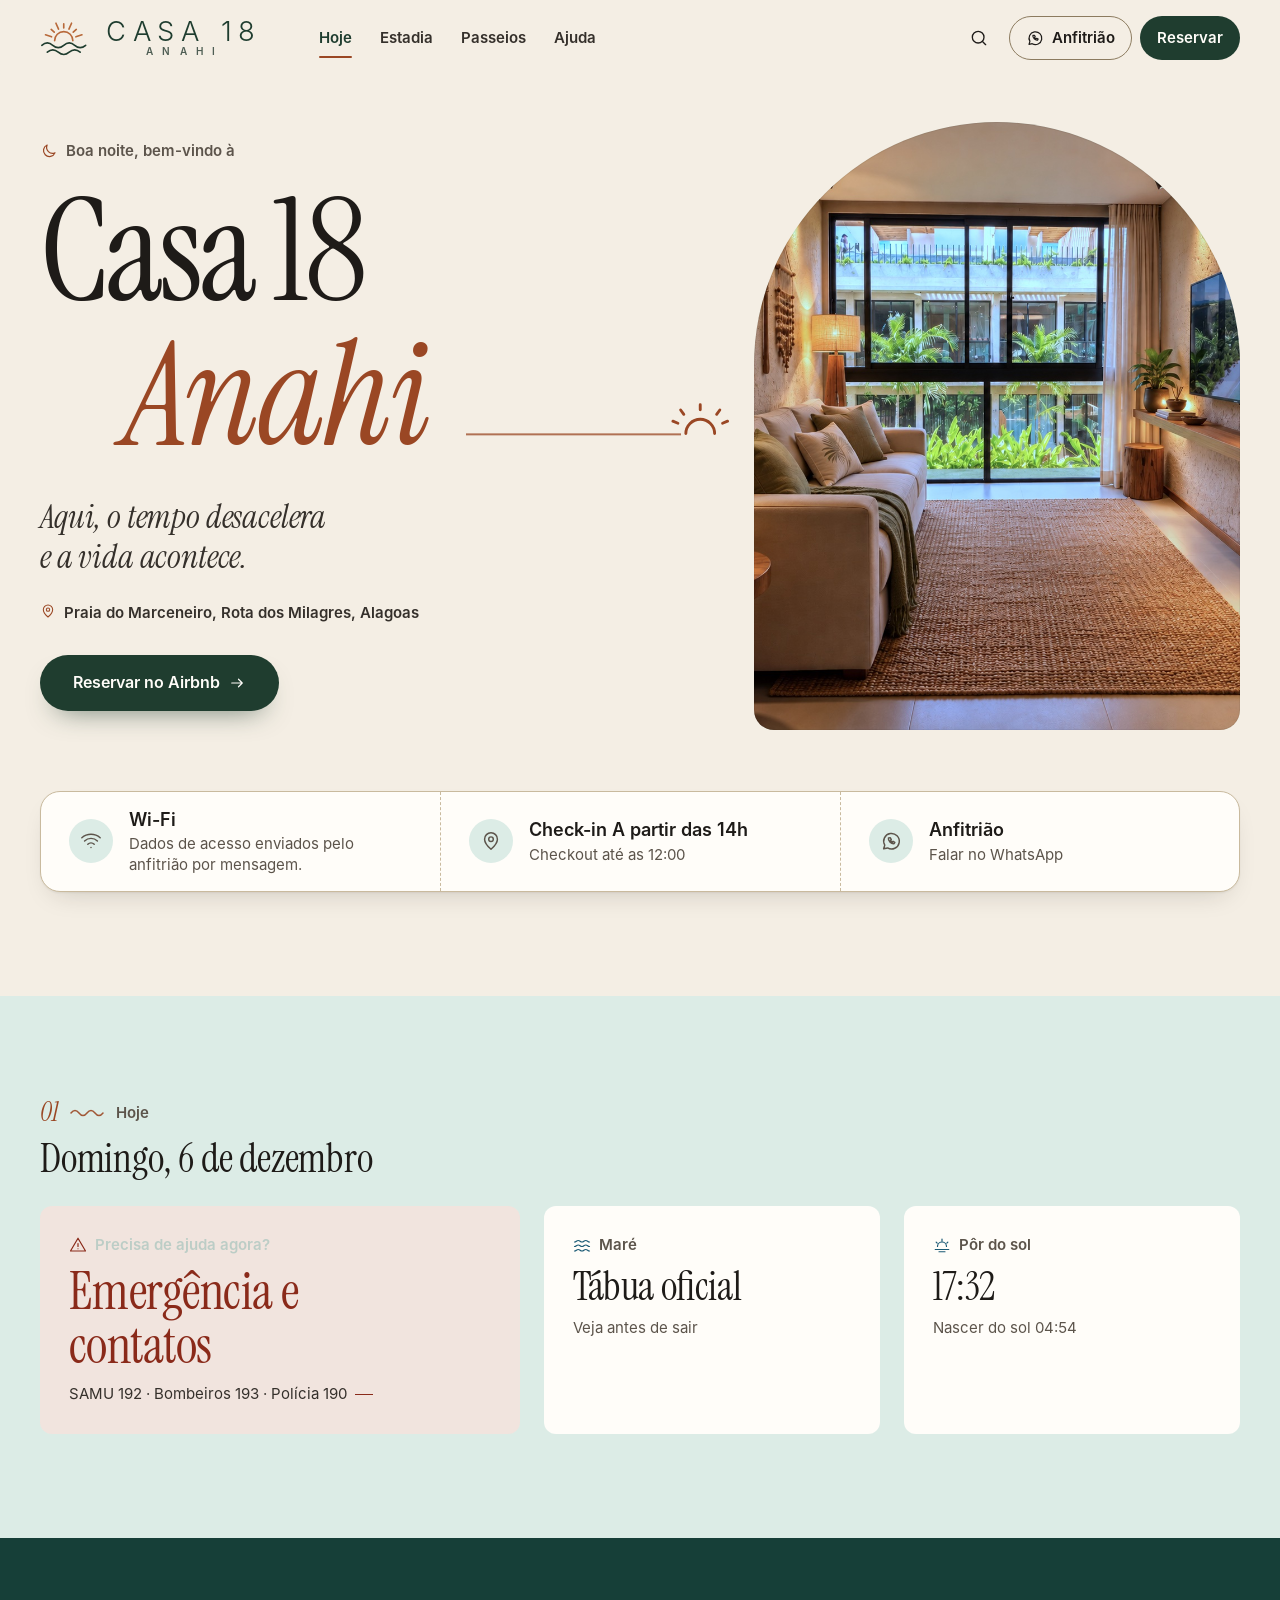
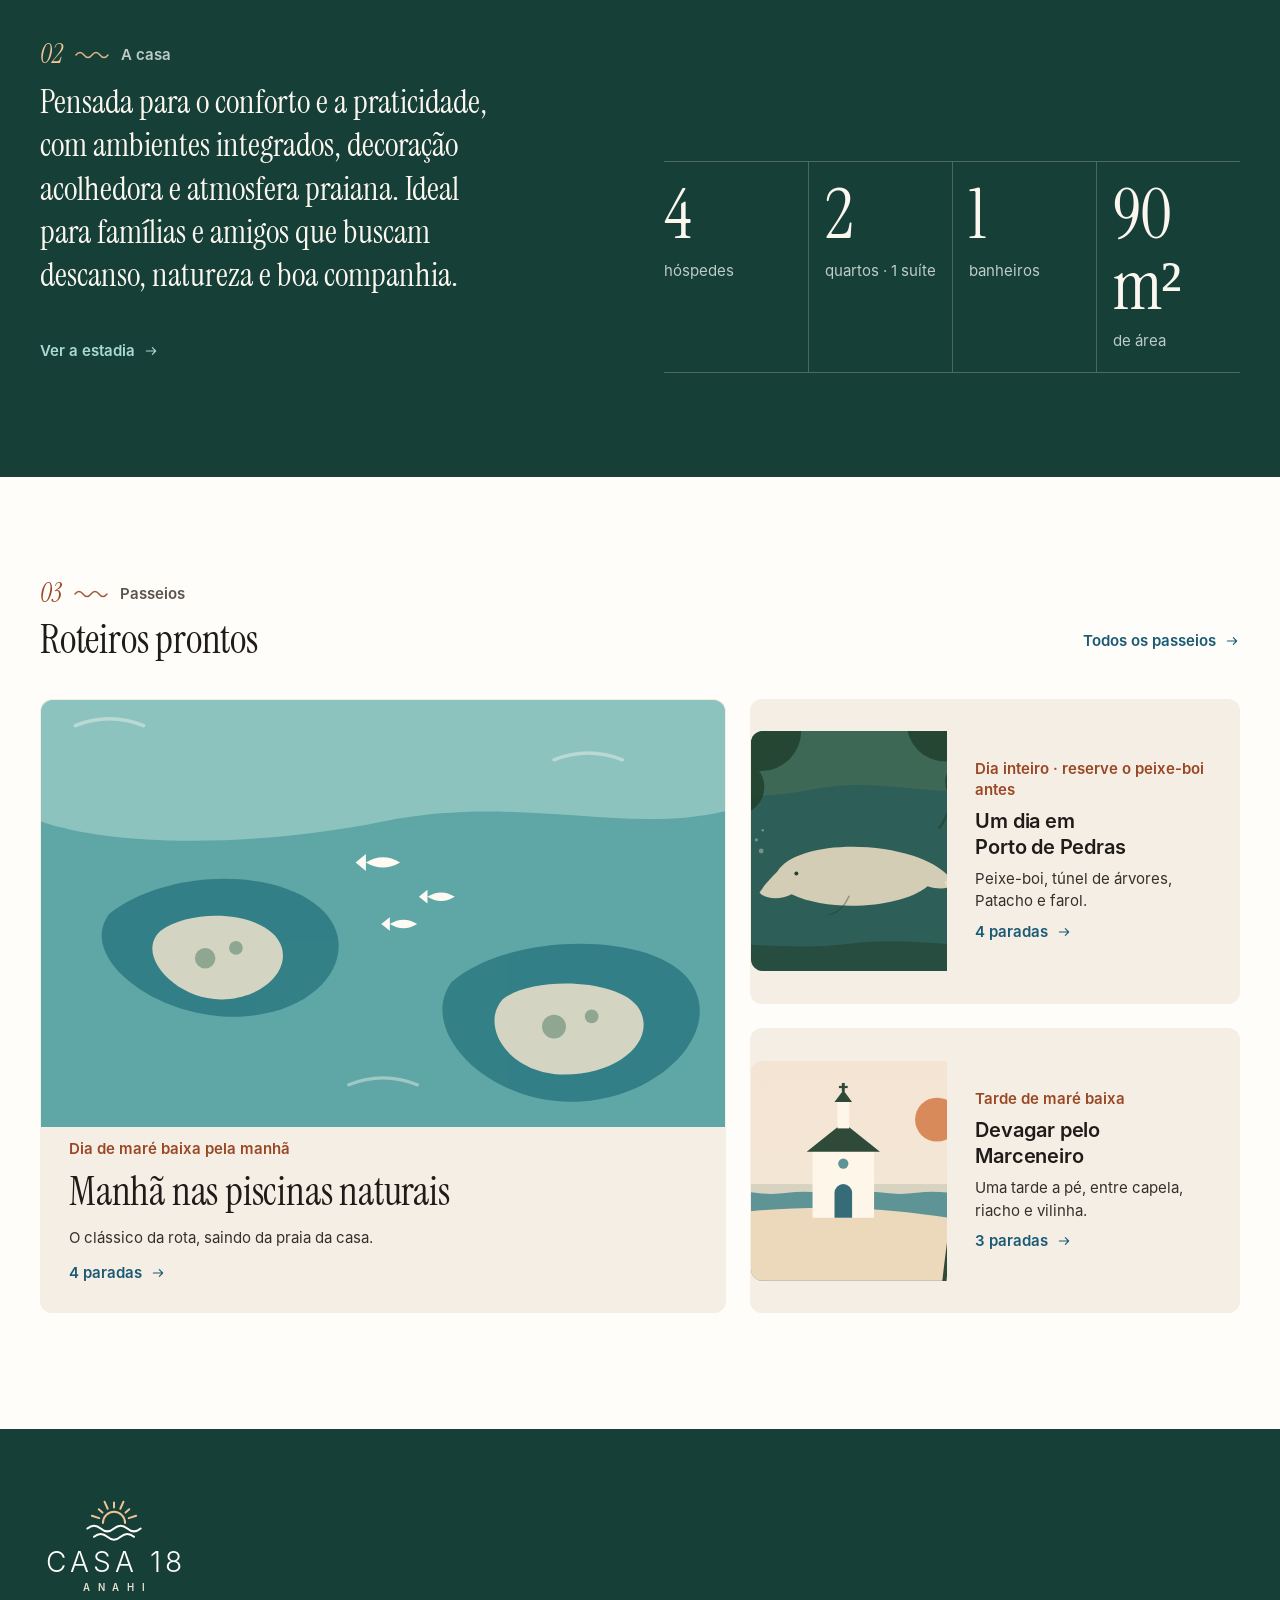
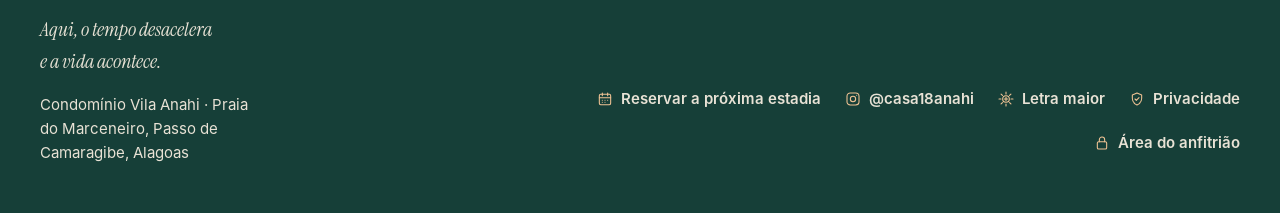
==== commit 178eeac3: "Atualizacao_Design" ====
--- a/index.html
+++ b/index.html
@@ -26,15 +26,15 @@
 <link rel="preload" href="assets/fontes/inter-600.woff" as="font" type="font/woff" crossorigin>
 <link rel="preload" href="assets/fontes/instrument-serif-400.woff" as="font" type="font/woff" crossorigin>
 <link rel="preconnect" href="https://api.open-meteo.com" crossorigin>
-<link rel="stylesheet" href="assets/calendario.css">
-<link rel="stylesheet" href="assets/site.css">
+<link rel="stylesheet" href="assets/calendario.css?v=11">
+<link rel="stylesheet" href="assets/site.css?v=11">
 <script>/* Modo sol: aplicado antes da primeira pintura para não piscar. */try{if(localStorage.getItem('guia:modo-sol')==='1')document.documentElement.classList.add('modo-sol')}catch(e){}</script>
-<script src="assets/dados.js" defer></script>
-<script src="assets/agenda.js" defer></script>
-<script src="assets/calendario.js" defer></script>
-<script src="assets/ilustracoes.js" defer></script>
-<script src="assets/marca.js" defer></script>
-<script src="assets/site.js" defer></script>
+<script src="assets/dados.js?v=11" defer></script>
+<script src="assets/agenda.js?v=11" defer></script>
+<script src="assets/calendario.js?v=11" defer></script>
+<script src="assets/ilustracoes.js?v=11" defer></script>
+<script src="assets/marca.js?v=11" defer></script>
+<script src="assets/site.js?v=11" defer></script>
 </head>
 <body>
 <a class="pular" href="#conteudo">Pular para o conteúdo</a>
@@ -113,7 +113,7 @@
   <div class="topo-in">
     <a class="marca" href="#/inicio" aria-label="Casa 18 Anahi · início"><span class="marca-nome" data-marca-nome>Casa 18</span><span class="marca-sub" data-marca-sub>Anahi</span></a>
     <nav class="nav-topo" aria-label="Navegação principal">
-      <a href="#/inicio">Hoje</a><a href="#/estadia">Estadia</a><a href="#/passeios">Passeios</a><a href="#/comer" data-nav-comer hidden>Comer</a><a href="#/ajuda">Ajuda</a>
+      <a href="#/inicio">Hoje</a><a href="#/estadia">Estadia</a><a href="#/passeios">Passeios</a><a href="#/comer" data-nav-comer hidden>Comer</a><a href="#/ajuda">Ajuda</a><span class="nav-ind" aria-hidden="true"></span>
     </nav>
     <div class="topo-acoes">
       <button type="button" class="btn-ic" data-buscar aria-label="Buscar no guia"><svg class="ic" aria-hidden="true"><use href="#i-lupa"/></svg></button>
@@ -131,6 +131,7 @@
   <a href="#/passeios"><svg class="ic" aria-hidden="true"><use href="#i-bussola"/></svg>Passeios</a>
   <a href="#/comer" data-nav-comer hidden><svg class="ic" aria-hidden="true"><use href="#i-garfo"/></svg>Comer</a>
   <a href="#/ajuda"><svg class="ic" aria-hidden="true"><use href="#i-ajuda"/></svg>Ajuda</a>
+  <span class="nav-ind" aria-hidden="true"></span>
 </nav>
 
 <dialog class="folha" id="folha" aria-labelledby="folha-titulo"></dialog>
--- a/assets/site.css
+++ b/assets/site.css
@@ -1,71 +1,88 @@
-/* Guia do hóspede · Casa 18 Anahi · sistema v5 ("uma superfície, uma serifa grande, uma cor de ação").
-   Base única: todos os valores saem dos tokens do :root. Nenhum bloco tem margem lateral própria:
-   todo filho direto de <main> fica no mesmo container (--max, --margem). Sem margens negativas entre blocos.
-   Breakpoints: 600 / 900 / 1200 (+ paisagem baixa: max-height 500px).
-   Tipografia: Instrument Serif só a partir de 32 px (títulos e números); Inter no resto. */
+/* Guia do hóspede · Casa 18 Anahi · sistema v6 ("a marca de volta, setores com identidade, movimento calmo").
+   Mantido da v5: tokens únicos, container de 1200 px, breakpoints 600 / 900 / 1200 (+ paisagem baixa), uma borda esquerda:
+   todo filho direto de <main> fica no mesmo container (--max, --margem). Nenhuma margem negativa entre blocos.
+   Novo na v6:
+   · Setores (.setor + data-tom): areia, papel (branco quente), água (turquesa claro) e mar (verde-mar profundo, texto claro).
+     O fundo do setor sangra até as bordas da tela com border-image (outset): pinta fora da caixa sem criar rolagem
+     lateral e sem tirar o bloco do container. Dentro do setor "mar" os tokens de cor são redefinidos, então todos os
+     componentes (cartões, botões, linhas) se adaptam sozinhos.
+   · Capítulos (.cap): número em serifa itálica + onda fina do símbolo + nome do setor.
+   · Movimento: só com html.anima (posto pelo JS quando não há prefers-reduced-motion). Sem JS, ou com movimento
+     reduzido, tudo fica no estado final. Entradas usam fill-mode "backwards": se a animação não rodar, o elemento
+     já está no lugar. A revelação ao rolar só esconde quando html.rv-pronto existe (observer ativo) e tem rede de
+     segurança no JS (tempo-limite e impressão). */
 
 @font-face{font-family:'Instrument Serif';font-style:normal;font-weight:400;font-display:swap;src:url(fontes/instrument-serif-400.woff) format('woff')}
 @font-face{font-family:'Instrument Serif';font-style:italic;font-weight:400;font-display:swap;src:url(fontes/instrument-serif-400i.woff) format('woff')}
+/* Mesma fonte, com a caixa de texto ajustada à altura real dos glifos (0,80 + 0,20 em; o arquivo declara 0,99 + 0,31).
+   Usada só em títulos de 2 linhas e números grandes, onde as linhas ficam justas: assim a medida do texto corresponde
+   ao desenho e as linhas não "se tocam" na caixa sem se tocarem na tinta. */
+@font-face{font-family:'Instrument Display';font-style:normal;font-weight:400;font-display:swap;src:url(fontes/instrument-serif-400.woff) format('woff');ascent-override:80%;descent-override:20%;line-gap-override:0%}
+@font-face{font-family:'Instrument Display';font-style:italic;font-weight:400;font-display:swap;src:url(fontes/instrument-serif-400i.woff) format('woff');ascent-override:80%;descent-override:20%;line-gap-override:0%}
+@font-face{font-family:'Inter';font-style:normal;font-weight:300;font-display:swap;src:url(fontes/inter-300.woff) format('woff')} /* só o letreiro "CASA 18" do logo */
 @font-face{font-family:'Inter';font-style:normal;font-weight:400;font-display:swap;src:url(fontes/inter-400.woff) format('woff')}
 @font-face{font-family:'Inter';font-style:normal;font-weight:500 700;font-display:swap;src:url(fontes/inter-600.woff) format('woff')}
 @font-face{font-family:'Serif Reserva';src:local('Georgia'),local('Times New Roman');size-adjust:86%;ascent-override:96%}
 @font-face{font-family:'Sans Reserva';src:local('Arial'),local('Helvetica'),local('DejaVu Sans');size-adjust:107%;ascent-override:90%}
 
 :root{
-  /* 12 cores (contraste medido sobre --bg / --surface) */
-  --bg:#F4EEE4;          /* areia: fundo da página */
-  --surface:#FFFDF9;     /* papel: cartões e campos */
-  --surface-2:#EDE5D8;   /* linho: blocos neutros, avisos, ícones */
+  /* cores (contraste medido sobre --bg / --surface / --agua) */
+  --bg:#F4EEE4;          /* areia: fundo da página e setor "areia" */
+  --surface:#FFFDF9;     /* papel (branco quente): cartões, campos e setor "papel" */
+  --surface-2:#EDE5D8;   /* linho: ícones, avisos */
+  --agua:#DCECE6;        /* turquesa claro: setor "água" · corpo 10,2:1 · meta 5,9:1 */
+  --mar:#163F38;         /* verde-mar profundo: setor "mar" e rodapé · areia sobre ele 11,4:1 */
+  --mar-2:#1F4C44;       /* cartões dentro do setor mar */
   --ink:#1E1B18;         /* títulos · 14,9:1 */
   --text:#35302B;        /* corpo · 11,3:1 */
   --muted:#5C544B;       /* meta · 6,4:1 */
-  --line:#C9BA9E;        /* bordas de cartão e divisores · 1,65:1 (1,9 no papel) */
+  --line:#C9BA9E;        /* bordas de cartão e divisores */
   --line-strong:#8C7B5F; /* bordas de campo e botão secundário · 3,6:1 */
-  --brand:#1F3D2F;       /* coqueiro: ação primária, ativo · 10,3:1 (papel sobre ele 11,7:1) */
-  --accent:#9A4724;      /* terracota: olho de página e 1 itálico por página · 5,5:1 */
+  --brand:#1F3D2F;       /* coqueiro: ação primária, ativo · 10,3:1 */
+  --accent:#9A4724;      /* terracota: números de capítulo e o itálico da capa · 5,5:1 */
+  --sol:#F0C394;         /* sol da marca sobre fundo escuro · 8,1:1 sobre --mar */
   --info:#1B5A75;        /* oceano: links e tudo de maré · 6,6:1 */
   --danger:#8A2A1A;      /* emergência · 7,5:1 */
-  /* derivadas (mistura das 12, não são cores novas) */
   --brand-hover:color-mix(in srgb,var(--brand) 82%,#000);
   --info-bg:color-mix(in srgb,var(--info) 10%,var(--surface));
   --danger-bg:color-mix(in srgb,var(--danger) 12%,var(--surface));
 
   --serif:'Instrument Serif','Serif Reserva',Georgia,serif;
+  --display:'Instrument Display','Instrument Serif','Serif Reserva',Georgia,serif;
   --sans:'Inter','Sans Reserva',system-ui,-apple-system,'Segoe UI',sans-serif;
 
-  /* 8 tamanhos (rem: acompanham a letra do aparelho) */
-  --t-1:.8125rem;                                    /* 13 · rótulo em caixa alta, selo */
+  /* tamanhos (rem: acompanham a letra do aparelho) */
+  --t-1:.8125rem;                                    /* 13 · selo, legenda */
   --t-2:.9375rem;                                    /* 15 · meta, notas, botões */
   --t-3:clamp(1.0625rem,1rem + .25vw,1.125rem);      /* 17–18 · corpo */
   --t-4:clamp(1.125rem,1.05rem + .35vw,1.25rem);     /* 18–20 · título de cartão, abertura */
   --t-5:1.5rem;                                      /* 24 · valor em destaque (Inter) */
   --t-6:clamp(2rem,1.7rem + 1.2vw,2.5rem);           /* 32–40 · seção, números (serifa) */
-  --t-7:clamp(2.5rem,1.8rem + 3vw,4rem);             /* 40–64 · título de página (serifa) */
-  --t-8:clamp(3rem,2rem + 4.5vw,5.5rem);             /* 48–88 · nome da casa na capa (serifa) */
-
-  /* espaço · grade de 4 */
+  --t-7:clamp(2.75rem,1.8rem + 3.6vw,4.75rem);       /* 44–76 · título de página (serifa) */
+  --t-8:clamp(1.5rem,1.2rem + 1.1vw,2.125rem);       /* 24–34 · frase da capa (serifa itálica) */
+  --t-9:clamp(4.25rem,1rem + 16vw,6.5rem);          /* 68–104 no celular · nome da casa na capa (≥ 600 e ≥ 900 têm escala própria) */
+
   --s-1:4px; --s-2:8px; --s-3:12px; --s-4:16px; --s-5:20px; --s-6:24px; --s-8:32px; --s-12:48px; --s-16:64px; --s-24:96px;
-  /* grade da página */
-  --max:1200px; --margem:16px; --col:4; --gutter:16px; --pad:20px; --sec:48px;
+  --max:1200px; --margem:16px; --gutter:16px; --pad:20px; --sec:56px;
   /* 4 raios · 2 sombras */
   --r-sm:6px; --r-md:12px; --r-lg:20px; --r-full:999px;
-  --shadow-1:0 1px 2px rgba(30,27,24,.06),0 8px 24px -12px rgba(30,27,24,.18);
+  --shadow-1:0 1px 2px rgba(30,27,24,.06),0 12px 28px -14px rgba(30,27,24,.22);
   --shadow-2:0 24px 48px -24px rgba(20,32,26,.40);
 
-  --medida:34rem; --topo-h:64px; --nav-h:64px;
+  --medida:34rem; --topo-h:68px; --nav-h:64px;
   --ease:cubic-bezier(.2,.7,.2,1);
   color-scheme:light;
 }
-@media (min-width:600px){:root{--margem:24px;--col:8;--gutter:20px;--pad:24px;--sec:64px}}
-@media (min-width:900px){:root{--margem:32px;--col:12;--gutter:24px;--pad:24px;--sec:72px;--nav-h:0px}}
-@media (min-width:1200px){:root{--margem:40px;--sec:80px}}
-@media (max-height:500px) and (orientation:landscape){:root{--nav-h:52px;--sec:48px}}
+@media (min-width:600px){:root{--margem:24px;--gutter:20px;--pad:24px;--sec:72px}}
+@media (min-width:900px){:root{--margem:32px;--gutter:24px;--pad:28px;--sec:88px;--nav-h:0px;--topo-h:76px}}
+@media (min-width:1200px){:root{--margem:40px;--sec:104px}}
+@media (max-height:500px) and (orientation:landscape){:root{--nav-h:52px;--sec:48px;--topo-h:60px}}
 
 /* ---------- base ---------- */
 *,*::before,*::after{box-sizing:border-box}
 [hidden]{display:none!important}
 html{-webkit-text-size-adjust:100%;scroll-padding-top:calc(var(--topo-h) + var(--s-4));background:var(--bg)}
-body{margin:0;background:var(--bg);color:var(--text);font-family:var(--sans);font-size:var(--t-3);line-height:1.55;font-weight:400;
+body{margin:0;background:var(--bg);color:var(--text);font-family:var(--sans);font-size:var(--t-3);line-height:1.6;font-weight:400;
   -webkit-font-smoothing:antialiased;text-rendering:optimizeLegibility;font-feature-settings:"kern","liga","calt";
   padding-bottom:calc(var(--nav-h) + env(safe-area-inset-bottom))}
 p,li,dd,blockquote{text-wrap:pretty;overflow-wrap:break-word}
@@ -73,7 +90,7 @@
 p{margin:0}
 ul,ol{margin:0;padding:0}
 img{max-width:100%;display:block}
-a{color:var(--info);text-underline-offset:.2em;text-decoration-thickness:1px}
+a{color:var(--info);text-underline-offset:.22em;text-decoration-thickness:1px}
 a:hover{text-decoration-thickness:2px}
 button{font:inherit;color:inherit}
 :focus-visible{outline:2px solid var(--info);outline-offset:3px;border-radius:var(--r-sm)}
@@ -87,32 +104,61 @@
 .tab{font-variant-numeric:tabular-nums}
 
 /* ---------- tipografia ---------- */
-.h1{font-family:var(--serif);font-size:var(--t-7);line-height:1;letter-spacing:-.01em;color:var(--ink);overflow-wrap:anywhere}
-.h2{font-family:var(--serif);font-size:var(--t-6);line-height:1.08;letter-spacing:-.005em;color:var(--ink);overflow-wrap:anywhere}
+.h1{font-family:var(--display);font-size:var(--t-7);line-height:1.02;letter-spacing:-.015em;color:var(--ink);overflow-wrap:anywhere}
+.h2{font-family:var(--display);font-size:var(--t-6);line-height:1.1;letter-spacing:-.005em;color:var(--ink);overflow-wrap:anywhere}
 .h3{font-family:var(--sans);font-size:var(--t-4);line-height:1.3;font-weight:600;letter-spacing:-.01em;color:var(--ink);overflow-wrap:anywhere}
-.h1 em,.h2 em,.hero-marca em{font-style:italic;color:var(--accent)}
-.lead{font-size:var(--t-4);line-height:1.5;color:var(--text);max-width:var(--medida)}
-.olho{display:block;font-size:var(--t-1);line-height:1.3;font-weight:600;letter-spacing:.08em;text-transform:uppercase;color:var(--muted)}
+.h1 em,.h2 em{font-style:italic;color:var(--accent)}
+.lead{font-size:var(--t-4);line-height:1.55;color:var(--text);max-width:var(--medida)}
+.olho{display:block;font-size:var(--t-2);line-height:1.35;font-weight:600;letter-spacing:0;color:var(--muted)}
 .meta,.fonte{font-size:var(--t-2);line-height:1.5;color:var(--muted)}
 .fonte a{color:var(--muted)}
 .mudo{color:var(--muted)}
 .prosa{max-width:var(--medida)}
 .prosa>*+*{margin-top:var(--s-3)}
 
-/* ---------- grade e ritmo ---------- */
+/* capítulo: "01 ∿ Hoje" — número em serifa itálica, a onda do símbolo, o nome do setor */
+.cap{display:flex;align-items:center;gap:var(--s-3);margin:0 0 var(--s-3);font-size:var(--t-2);font-weight:600;line-height:1.2;color:var(--muted)}
+.cap-n{font-family:var(--display);font-style:italic;font-weight:400;font-size:1.625rem;line-height:1;color:var(--accent);font-variant-numeric:lining-nums}
+.cap-onda{width:34px;height:10px;flex:none;fill:none;stroke:var(--accent);stroke-width:1.5;stroke-linecap:round;opacity:.9}
+
+/* ---------- grade, ritmo e setores ---------- */
 #conteudo>*{width:min(100% - 2*var(--margem),var(--max));margin-inline:auto}
 .sec{margin-top:var(--sec)}
-.sec-cab{display:flex;flex-wrap:wrap;align-items:flex-end;justify-content:space-between;gap:var(--s-2) var(--s-6);margin-bottom:var(--s-4)}
-.sec-cab .olho{margin-bottom:var(--s-2)}
+.sec-cab{display:flex;flex-wrap:wrap;align-items:flex-end;justify-content:space-between;gap:var(--s-3) var(--s-6);margin-bottom:var(--s-6)}
+.sec-cab>div{min-width:0;max-width:44rem}
+.sec-cab .lead{margin-top:var(--s-3)}
+@media (min-width:900px){.sec-cab{margin-bottom:var(--s-8)}}
 .mt{margin-top:var(--s-8)}
 .mt>.h3{margin-bottom:var(--s-3)}
-.pag-cab{padding-top:var(--s-12);display:grid;gap:var(--s-3)}
-.pag-cab>*{max-width:52rem}
-@media (min-width:900px){.pag-cab{padding-top:var(--s-16);gap:var(--s-4)}}
+
+.setor{--fundo:var(--bg);margin-top:var(--sec);padding-block:var(--sec);
+  border-image:linear-gradient(var(--fundo),var(--fundo)) fill 0/0/0 100vmax}
+.setor+.setor{margin-top:0}
+.setor[data-tom=papel]{--fundo:var(--surface)}
+.setor[data-tom=agua]{--fundo:var(--agua)}
+.setor[data-tom=papel] .card,.setor[data-tom=papel] .linhas,.setor[data-tom=papel] .contato{background:var(--bg);border-color:transparent}
+.setor[data-tom=agua] .card,.setor[data-tom=agua] .linhas{border-color:transparent}
+/* setor escuro: os tokens mudam e os componentes acompanham */
+.setor[data-tom=mar],.rodape{--fundo:var(--mar);--ink:#FBF7EF;--text:#E8E2D5;--muted:#BCCDC6;--line:rgba(244,238,228,.24);--line-strong:rgba(244,238,228,.6);
+  --surface:var(--mar-2);--surface-2:#28574E;--brand:#F4EEE4;--brand-hover:#FFFFFF;--accent:var(--sol);--info:#A8DCD3;--info-bg:#245A51;
+  color:var(--text);color-scheme:dark}
+.setor[data-tom=mar] .btn-prim,.rodape .btn-prim{color:var(--mar)}
+.setor[data-tom=mar] ::selection{background:var(--sol);color:var(--mar)}
+
+.pag-cab{padding-top:var(--s-12);display:grid;gap:var(--s-4);grid-template-columns:minmax(0,1fr);align-items:end}
+.pag-txt{display:grid;gap:var(--s-3);min-width:0;max-width:52rem}
+.pag-orn{display:none}
+@media (min-width:600px){
+  .pag-cab{grid-template-columns:minmax(0,1fr) auto}
+  .pag-orn{display:block;width:clamp(96px,12vw,152px);color:var(--accent)}
+  .pag-orn svg{display:block;width:100%;height:auto}
+}
+@media (min-width:900px){.pag-cab{padding-top:var(--s-16)}.pag-txt{gap:var(--s-4)}}
 .pag-cab .olho{color:var(--accent)}
 .voltar{display:inline-flex;align-items:center;gap:var(--s-2);min-height:44px;font-size:var(--t-2);font-weight:600;color:var(--ink);text-decoration:none;justify-self:start}
-.voltar .ic{transform:scaleX(-1)}
-.voltar:hover{color:var(--brand);text-decoration:underline}
+.voltar .ic{transform:scaleX(-1);transition:transform .25s var(--ease)}
+.voltar:hover{color:var(--brand)}
+.voltar:hover .ic{transform:scaleX(-1) translateX(3px)}
 .grade{display:grid;gap:var(--gutter)}
 @media (min-width:900px){
   .g-2{grid-template-columns:repeat(2,minmax(0,1fr))}
@@ -124,34 +170,37 @@
 /* ---------- botões (3 estilos, 2 tamanhos) ---------- */
 .btn{display:inline-flex;align-items:center;justify-content:center;gap:var(--s-2);min-height:48px;padding:0 var(--s-6);border-radius:var(--r-full);
   font-family:var(--sans);font-size:var(--t-2);font-weight:600;line-height:1.2;letter-spacing:0;text-decoration:none;cursor:pointer;
-  border:1px solid transparent;transition:background-color .2s,border-color .2s,color .2s,transform .1s;white-space:nowrap}
-.btn .ic{width:18px;height:18px}
-.btn:active{transform:translateY(1px)}
+  border:1px solid transparent;transition:background-color .25s,border-color .25s,color .25s,transform .25s var(--ease),box-shadow .25s var(--ease);white-space:nowrap}
+.btn .ic{width:18px;height:18px;transition:transform .3s var(--ease)}
+.btn:hover .ic:last-child{transform:translateX(2px)}
+.btn:active{transform:translateY(1px) scale(.985)}
 .btn[disabled],.btn[aria-disabled=true]{opacity:.45;cursor:not-allowed;transform:none}
 .btn-prim{background:var(--brand);color:var(--surface)}
-.btn-prim:hover{background:var(--brand-hover);color:var(--surface)}
+.btn-prim:hover{background:var(--brand-hover);color:var(--surface);box-shadow:0 10px 22px -12px rgba(20,32,26,.55)}
 .btn-sec{background:transparent;color:var(--ink);border-color:var(--line-strong)}
 .btn-sec:hover{background:var(--surface);border-color:var(--brand);color:var(--ink)}
 .btn-peq{min-height:44px;padding:0 var(--s-4);font-size:var(--t-2)}
 .btn-largo{width:100%}
+/* links de ação: sublinhado que corre da esquerda */
 .btn-terc,.link-seta{display:inline-flex;align-items:center;gap:var(--s-2);min-height:44px;padding:0;border:0;background:none;cursor:pointer;
   font-size:var(--t-2);font-weight:600;color:var(--info);text-decoration:none}
-.btn-terc .ic,.link-seta .ic{width:16px;height:16px;transition:transform .2s var(--ease)}
-.btn-terc:hover,.link-seta:hover{text-decoration:underline}
-.btn-terc:hover .ic,.link-seta:hover .ic{transform:translateX(2px)}
+.btn-terc{background-image:linear-gradient(currentColor,currentColor);background-repeat:no-repeat;background-position:0 calc(100% - 9px);background-size:0 1.5px;transition:background-size .4s var(--ease),color .25s}
+.btn-terc:hover{background-size:100% 1.5px}
+.btn-terc .ic,.link-seta .ic{width:16px;height:16px;transition:transform .3s var(--ease)}
+.btn-terc:hover .ic,.link-seta:hover .ic{transform:translateX(3px)}
 .acoes{display:flex;flex-wrap:wrap;gap:var(--s-3);align-items:center}
-@media (max-width:599px){.acoes-empilha{flex-direction:column;align-items:stretch}.acoes-empilha .btn{width:100%}}
-.btn-ic{display:inline-flex;align-items:center;justify-content:center;width:44px;height:44px;border-radius:var(--r-full);border:1px solid transparent;background:transparent;color:var(--ink);cursor:pointer;flex:none}
+@media (max-width:599px){.acoes-empilha{flex-direction:column;align-items:stretch}.acoes-empilha .btn{width:100%;white-space:normal;text-align:center;padding-block:var(--s-2)}}
+.btn-ic{display:inline-flex;align-items:center;justify-content:center;width:44px;height:44px;border-radius:var(--r-full);border:1px solid transparent;background:transparent;color:var(--ink);cursor:pointer;flex:none;transition:background-color .2s}
 .btn-ic:hover{background:var(--surface-2)}
 
 /* ---------- superfícies ---------- */
-.card{background:var(--surface);border:1px solid var(--line);border-radius:var(--r-md);padding:var(--pad);display:grid;gap:var(--s-3);align-content:start;min-width:0;box-shadow:none;color:var(--text)}
-a.card,button.card{text-decoration:none;cursor:pointer;text-align:left;font:inherit;width:100%;transition:border-color .2s}
-a.card:hover,button.card:hover{border-color:var(--line-strong)}
+.card{background:var(--surface);border:1px solid var(--line);border-radius:var(--r-md);padding:var(--pad);display:grid;grid-template-columns:minmax(0,1fr);gap:var(--s-3);align-content:start;min-width:0;box-shadow:none;color:var(--text)}
+a.card,button.card{text-decoration:none;cursor:pointer;text-align:left;font:inherit;width:100%;transition:border-color .25s,transform .35s var(--ease),box-shadow .35s var(--ease)}
+a.card:hover,button.card:hover{border-color:var(--line-strong);transform:translateY(-3px);box-shadow:var(--shadow-1)}
+a.card:active,button.card:active{transform:translateY(-1px) scale(.995)}
 a.card:hover .h3,button.card:hover .h3{color:var(--brand)}
 .card>.midia{margin:calc(-1*var(--pad)) calc(-1*var(--pad)) 0;border-radius:var(--r-md) var(--r-md) 0 0;overflow:hidden}
 .card .acao-fim{margin-top:auto}
-/* densidade de lista: um único cartão com linhas separadas por fio */
 .linhas{background:var(--surface);border:1px solid var(--line);border-radius:var(--r-md);list-style:none;margin:0;padding:0 var(--pad)}
 .linhas>li,.linhas>.linha{display:flex;gap:var(--s-4);align-items:flex-start;padding:var(--s-4) 0;min-width:0}
 .linhas>li+li,.linhas>.linha+.linha{border-top:1px solid var(--line)}
@@ -159,8 +208,13 @@
 .linha-txt strong{color:var(--ink);font-weight:600;line-height:1.35}
 .linha-txt span{font-size:var(--t-2);color:var(--muted)}
 .linha-acao{margin-left:auto;flex:none;align-self:center}
-.pict{width:44px;height:44px;border-radius:var(--r-md);background:var(--surface-2);color:var(--ink);display:inline-flex;align-items:center;justify-content:center;flex:none}
+.pict{--pc:var(--surface-2);--pt:var(--ink);width:44px;height:44px;border-radius:var(--r-full);background:var(--pc);color:var(--pt);display:inline-flex;align-items:center;justify-content:center;flex:none}
 .pict .ic{width:22px;height:22px}
+/* um tom por categoria (praia, mar, natureza, cultura, compras, comer) */
+.pict[data-tom=mar]{--pc:#D3E7E3;--pt:#13455A}
+.pict[data-tom=praia]{--pc:#F3E1CB;--pt:#7A3A1D}
+.pict[data-tom=verde]{--pc:#DCE6D6;--pt:#1F3D2F}
+.pict[data-tom=terra]{--pc:#F0DCCF;--pt:#8A3F20}
 .aviso{display:flex;gap:var(--s-3);align-items:flex-start;background:var(--surface-2);border-radius:var(--r-md);padding:var(--s-4);font-size:var(--t-2);line-height:1.5;color:var(--text)}
 .aviso .ic{margin-top:1px;color:var(--ink)}
 .aviso.perigo{background:var(--danger-bg)}
@@ -168,150 +222,238 @@
 a.aviso{text-decoration:none}
 a.aviso:hover{text-decoration:underline}
 .selos{display:flex;flex-wrap:wrap;gap:var(--s-2)}
-.selo{display:inline-flex;align-items:center;gap:var(--s-1);font-size:var(--t-1);font-weight:600;line-height:1.3;letter-spacing:.04em;padding:var(--s-1) var(--s-2);border-radius:var(--r-sm);background:var(--surface-2);color:var(--ink)}
+.selo{display:inline-flex;align-items:center;gap:var(--s-1);font-size:var(--t-1);font-weight:600;line-height:1.3;letter-spacing:.02em;padding:var(--s-1) var(--s-2);border-radius:var(--r-sm);background:var(--surface-2);color:var(--ink)}
 .selo .ic{width:14px;height:14px}
 .selo-mare{background:var(--info-bg);color:#13455A}
 .selo-alerta{background:var(--danger-bg);color:var(--danger)}
 .lista{list-style:none;display:grid;gap:var(--s-3);max-width:var(--medida)}
 .lista li{position:relative;padding-left:var(--s-6)}
-.lista li::before{content:"";position:absolute;left:var(--s-1);top:.7em;width:8px;height:1.5px;background:var(--accent)}
+.lista li::before{content:"";position:absolute;left:var(--s-1);top:.78em;width:10px;height:1.5px;background:var(--accent)}
 .passos{list-style:none;counter-reset:p;display:grid;gap:var(--s-3)}
 .passos li{counter-increment:p;display:flex;gap:var(--s-3)}
-.passos li::before{content:counter(p);flex:none;width:28px;height:28px;border-radius:var(--r-full);background:var(--surface-2);color:var(--ink);font-size:var(--t-2);font-weight:600;display:inline-flex;align-items:center;justify-content:center}
+.passos li::before{content:counter(p);flex:none;width:30px;height:30px;border-radius:var(--r-full);border:1.5px solid var(--accent);color:var(--accent);font-family:var(--display);font-style:italic;font-size:1.125rem;display:inline-flex;align-items:center;justify-content:center}
 .ver-todos{margin-top:var(--s-3)}
 .sec-curta{margin-top:var(--s-6)}
 .pre{white-space:pre-line}
-/* detalhes recolhidos */
 details.mais{border-top:1px solid var(--line);border-bottom:1px solid var(--line)}
 details.mais+details.mais{border-top:0}
-details.mais>summary{list-style:none;cursor:pointer;display:flex;align-items:center;justify-content:space-between;gap:var(--s-4);min-height:56px;padding:var(--s-3) 0;font-weight:600;color:var(--ink)}
+details.mais>summary{list-style:none;cursor:pointer;display:flex;align-items:center;justify-content:space-between;gap:var(--s-4);min-height:60px;padding:var(--s-3) 0;font-weight:600;color:var(--ink)}
 details.mais>summary::-webkit-details-marker{display:none}
-details.mais>summary .ic{transition:transform .2s var(--ease);color:var(--muted)}
+details.mais>summary .ic{transition:transform .3s var(--ease);color:var(--accent)}
+details.mais>summary:hover{color:var(--brand)}
 details.mais[open]>summary .ic{transform:rotate(45deg)}
 details.mais>.mais-corpo{padding:0 0 var(--s-6)}
 .vazio-linha{color:var(--muted)}
 
-/* ---------- topo ---------- */
-.topo{position:sticky;top:0;z-index:50;background:color-mix(in srgb,var(--bg) 94%,transparent);backdrop-filter:saturate(1.2) blur(8px);-webkit-backdrop-filter:saturate(1.2) blur(8px);border-bottom:1px solid transparent;transition:border-color .2s}
+/* ---------- topo: logo do cliente + navegação com indicador ---------- */
+.topo{position:sticky;top:0;z-index:50;background:color-mix(in srgb,var(--bg) 92%,transparent);backdrop-filter:saturate(1.2) blur(10px);-webkit-backdrop-filter:saturate(1.2) blur(10px);border-bottom:1px solid transparent;transition:border-color .3s,background-color .3s}
 .topo.rolado{border-bottom-color:var(--line)}
 .topo-in{width:min(100% - 2*var(--margem),var(--max));margin-inline:auto;height:var(--topo-h);display:flex;align-items:center;gap:var(--s-4)}
-.marca{display:inline-flex;align-items:baseline;gap:var(--s-2);text-decoration:none;color:var(--ink);min-height:44px;align-items:center;flex:none;margin-right:auto}
+.marca{display:inline-flex;align-items:center;text-decoration:none;color:var(--ink);min-height:44px;flex:none;margin-right:auto;border-radius:var(--r-sm)}
+/* logo horizontal (viewBox 240 x 46): a altura define tudo; o símbolo já traz o respiro óptico à esquerda */
+.marca>svg{display:block;height:34px;width:auto;overflow:visible}
 .marca-nome{font-family:var(--serif);font-size:2rem;line-height:1;letter-spacing:-.01em}
-.marca-sub{font-size:var(--t-1);font-weight:600;letter-spacing:.12em;text-transform:uppercase;color:var(--muted);padding-top:6px}
+.marca-sub{font-size:var(--t-1);font-weight:600;letter-spacing:.12em;text-transform:uppercase;color:var(--muted);padding-left:var(--s-2)}
 .nav-topo{display:none}
 .topo-acoes{display:flex;align-items:center;gap:var(--s-2)}
 .btn-reservar{display:none}
 .btn-wa{display:none}
-@media (min-width:900px){.btn-wa{display:inline-flex}}
 @media (min-width:900px){
-  .nav-topo{display:flex;gap:var(--s-1);margin-right:auto}
-  .marca{margin-right:var(--s-6)}
-  .nav-topo a{display:inline-flex;align-items:center;min-height:44px;padding:0 var(--s-3);border-radius:var(--r-full);font-size:var(--t-2);font-weight:600;color:var(--text);text-decoration:none;text-transform:none;letter-spacing:0}
-  .nav-topo a:hover{color:var(--ink);background:var(--surface-2)}
-  .nav-topo a[aria-current=page]{color:var(--brand);box-shadow:inset 0 -2px 0 var(--brand);border-radius:0}
-  .btn-reservar{display:inline-flex;transition:opacity .2s,visibility .2s}
-  .btn-reservar.na-capa{opacity:0;visibility:hidden}
-}
-@media (max-height:500px) and (orientation:landscape){.topo{position:relative}}
+  .marca>svg{height:38px}
+  .btn-wa{display:inline-flex}
+  .nav-topo{display:flex;gap:var(--s-1);margin-right:auto;position:relative}
+  .marca{margin-right:var(--s-8)}
+  .nav-topo a{display:inline-flex;align-items:center;min-height:44px;padding:0 var(--s-3);border-radius:var(--r-full);font-size:var(--t-2);font-weight:600;color:var(--text);text-decoration:none;transition:color .25s}
+  .nav-topo a:hover{color:var(--ink)}
+  .nav-topo a[aria-current=page]{color:var(--brand)}
+  .nav-ind{position:absolute;left:0;bottom:2px;height:2px;width:var(--w,0px);border-radius:2px;background:var(--accent);transform:translateX(var(--x,0px));opacity:0;pointer-events:none}
+  .nav-ind.on{opacity:1}
+  html.anima .nav-ind.pronto{transition:transform .5s var(--ease),width .5s var(--ease),opacity .3s}
+  .btn-reservar{display:inline-flex;transition:opacity .3s,visibility .3s,transform .3s var(--ease)}
+  .btn-reservar.na-capa{opacity:0;visibility:hidden;transform:translateY(-4px)}
+}
+@media (min-width:900px) and (max-width:1099px){.btn-wa-txt{display:none}.btn-wa{width:44px;padding:0}}
+@media (min-width:1200px){.marca>svg{height:42px}}
+@media (max-height:500px) and (orientation:landscape){.topo{position:relative}.marca>svg{height:30px}}
 
 /* ---------- navegação inferior (celular e tablet) ---------- */
 .nav-base{position:fixed;left:0;right:0;bottom:0;z-index:50;display:grid;grid-auto-flow:column;grid-auto-columns:1fr;background:var(--surface);border-top:1px solid var(--line);padding:0 max(var(--s-2),calc((100% - 640px)/2)) env(safe-area-inset-bottom)}
-.nav-base a{display:flex;flex-direction:column;align-items:center;justify-content:center;gap:var(--s-1);height:var(--nav-h);min-height:44px;font-size:var(--t-1);font-weight:600;color:var(--muted);text-decoration:none;position:relative}
-.nav-base a .ic{width:22px;height:22px}
+.nav-base a{display:flex;flex-direction:column;align-items:center;justify-content:center;gap:var(--s-1);height:var(--nav-h);min-height:44px;font-size:var(--t-1);font-weight:600;color:var(--muted);text-decoration:none;position:relative;transition:color .25s}
+.nav-base a .ic{width:22px;height:22px;transition:transform .35s var(--ease)}
 .nav-base a[aria-current=page]{color:var(--brand)}
-.nav-base a[aria-current=page]::before{content:"";position:absolute;top:0;left:30%;right:30%;height:2px;background:var(--brand);border-radius:0 0 var(--r-sm) var(--r-sm)}
+.nav-base a[aria-current=page] .ic{transform:translateY(-1px)}
+.nav-base .nav-ind{position:absolute;top:0;left:0;height:2px;width:28px;border-radius:0 0 2px 2px;background:var(--accent);transform:translateX(var(--x,0px));opacity:0;pointer-events:none}
+.nav-base .nav-ind.on{opacity:1}
+html.anima .nav-base .nav-ind.pronto{transition:transform .5s var(--ease),opacity .3s}
 @media (min-width:900px){.nav-base{display:none}}
 @media (max-height:500px) and (orientation:landscape){.nav-base a{flex-direction:row;gap:var(--s-2)}}
 
-/* ---------- capa (início) ---------- */
-.hero{display:grid;gap:var(--s-6);padding-top:var(--s-4)}
-.hero-arte{order:-1;border-radius:var(--r-lg);overflow:hidden;aspect-ratio:16/7;background:var(--surface-2);position:relative}
-.hero-arte>img,.hero-arte>svg,.hero-arte .arte{position:absolute;inset:0;width:100%;height:100%;object-fit:cover;display:block}
-.hero-texto{display:grid;gap:var(--s-3);align-content:center;min-width:0}
-.hero-ola{font-size:var(--t-1);font-weight:600;letter-spacing:.08em;text-transform:uppercase;color:var(--muted)}
-.hero-marca{font-family:var(--serif);font-weight:400;font-size:var(--t-8);line-height:.95;letter-spacing:-.015em;color:var(--ink);margin:0;overflow-wrap:anywhere}
-.hero-local{font-size:var(--t-2);font-weight:600;color:var(--text)}
-.hero-local .sep{color:var(--line-strong)}
-.hero-frase{font-size:var(--t-4);line-height:1.5;color:var(--text);max-width:34ch}
-.hero-acoes{display:flex;flex-wrap:wrap;gap:var(--s-3);margin-top:var(--s-2)}
+/* ---------- capa (início) ----------
+   Celular: texto, depois a arte numa cúpula 16:10. ≥ 600: duas colunas, arte em arco 4:5.
+   ≥ 900: grade de 12 colunas, texto em 7, arte em 5. O arco é um semicírculo exato: em 4:5 o raio vertical de 40%
+   da altura é igual a 50% da largura (em 16:10, 80%). */
+.hero{display:grid;gap:var(--s-8);padding-top:var(--s-6)}
+.hero-texto{display:grid;gap:var(--s-4);align-content:center;min-width:0;justify-items:start}
+.hero-ola{display:inline-flex;align-items:center;gap:var(--s-2);font-size:var(--t-2);font-weight:600;line-height:1.3;color:var(--muted)}
+.hero-ola .ic{width:18px;height:18px;color:var(--accent)}
+.hero-marca{font-family:var(--display);font-weight:400;font-size:var(--t-9);line-height:1;letter-spacing:-.025em;color:var(--ink);margin:0;display:grid;width:100%;font-variant-numeric:lining-nums}
+.hm-l1,.hm-l2{display:block;white-space:nowrap}
+.hm-l2{display:flex;align-items:baseline;padding-left:.58em}
+.hm-l2 em{font-style:italic;color:var(--accent);letter-spacing:-.015em;padding-right:.06em}
+/* horizonte: fio que sai do "Anahi" e termina num sol nascendo (o mesmo desenho do símbolo) */
+.hm-horiz{position:relative;flex:1 1 auto;min-width:0;height:.3em;margin-left:.2em;align-self:baseline;transform:translateY(-.06em)}
+.hm-horiz::before{content:"";position:absolute;left:0;right:.34em;bottom:0;height:max(1.5px,.012em);background:var(--accent);opacity:.75;transform-origin:left center}
+.hm-sol{position:absolute;right:0;bottom:0;width:.42em;height:auto;overflow:visible;fill:none;stroke:var(--accent);stroke-width:2;stroke-linecap:round}
+.hero-frase{font-family:var(--serif);font-style:italic;font-size:var(--t-8);line-height:1.22;color:var(--text);max-width:22ch;letter-spacing:-.005em}
+.hero-local{display:inline-flex;align-items:flex-start;gap:var(--s-2);font-size:var(--t-2);font-weight:600;line-height:1.4;color:var(--text)}
+.hero-local .ic{color:var(--accent);margin-top:1px}
+.hero-acoes{display:flex;flex-wrap:wrap;gap:var(--s-3);margin-top:var(--s-2);width:100%}
 .hero-acoes:empty{display:none}
-.btn-reserva{min-height:52px;padding:0 var(--s-8)}
+.btn-reserva{min-height:56px;padding:0 var(--s-8);font-size:1rem;box-shadow:0 14px 28px -16px rgba(31,61,47,.7)}
+.btn-reserva .ic{width:18px;height:18px}
 .btn-reserva-falta{display:inline-flex;align-items:center;gap:var(--s-2);min-height:48px;padding:var(--s-2) var(--s-4);border:1.5px dashed var(--line-strong);border-radius:var(--r-md);font-size:var(--t-2);color:var(--text)}
 @media (max-width:599px){.hero-acoes .btn{width:100%}}
+.hero-arte{position:relative;overflow:hidden;background:var(--agua);aspect-ratio:16/10;width:100%;
+  border-radius:50% 50% var(--r-lg) var(--r-lg)/80% 80% var(--r-lg) var(--r-lg);isolation:isolate}
+.hero-arte>img,.hero-arte>svg{position:absolute;inset:0;width:100%;height:100%;object-fit:cover;display:block}
+.hero-arte::after{content:"";position:absolute;inset:0;border-radius:inherit;box-shadow:inset 0 0 0 1px rgba(30,27,24,.06);pointer-events:none}
 @media (min-width:600px){
-  .hero{grid-template-columns:minmax(0,1fr) minmax(0,1fr);align-items:stretch;gap:var(--gutter)}
-  .hero-arte{order:0;aspect-ratio:auto;min-height:300px}
+  .hero{grid-template-columns:minmax(0,1fr) minmax(0,1fr);align-items:center;gap:var(--s-8) var(--gutter)}
+  .hero-arte{aspect-ratio:4/5;border-radius:50% 50% var(--r-lg) var(--r-lg)/40% 40% var(--r-lg) var(--r-lg)}
+  .hero-marca{font-size:clamp(4.5rem,1rem + 10vw,6.5rem)}
 }
 @media (min-width:900px){
-  .hero{grid-template-columns:minmax(0,6fr) minmax(0,6fr);padding-top:var(--s-8)}
-  .hero-texto{padding:var(--s-8) 0}
-  .hero-arte{min-height:420px}
-}
+  .hero{grid-template-columns:repeat(12,minmax(0,1fr));padding-top:var(--s-8)}
+  .hero-texto{grid-column:1/span 7;padding:var(--s-8) 0;gap:var(--s-6)}
+  .hero-arte{grid-column:8/span 5}
+  .hero-marca{font-size:clamp(5rem,1rem + 10vw,10rem)}
+}
+@media (min-width:900px) and (max-width:1199px){.hero-marca{font-size:clamp(5rem,.5rem + 9vw,9rem)}}
 @media (max-height:500px) and (orientation:landscape){
-  .hero{padding-top:var(--s-3)}
+  .hero{padding-top:var(--s-3);grid-template-columns:minmax(0,7fr) minmax(0,5fr);gap:var(--s-6)}
+  .hero-texto{gap:var(--s-2);grid-column:auto;padding:0}
   .hero-frase{display:none}
-  .hero-arte{min-height:0}
-  .hero-texto{gap:var(--s-2)}
-  .hero-marca{font-size:3rem}
-}
-
-/* atalhos rápidos: um cartão, três células */
-.rapido{list-style:none;margin-top:var(--s-6);background:var(--surface);border:1px solid var(--line);border-radius:var(--r-md);display:grid}
+  .hero-marca{font-size:3.25rem;display:flex;flex-wrap:wrap;gap:0 .25em}
+  .hm-l2{padding-left:0}
+  .hm-horiz{display:none}
+  .hero-arte{grid-column:auto;aspect-ratio:auto;height:calc(100vh - var(--topo-h) - var(--nav-h) - 24px);min-height:180px;border-radius:50% 50% var(--r-lg) var(--r-lg)/38% 38% var(--r-lg) var(--r-lg)}
+}
+
+/* animação da arte da capa (laço lento; só com html.anima) */
+.arte-capa .h-raios,.arte-capa .h-halo{transform-box:view-box;transform-origin:200px 300px}
+html.anima .arte-capa .h-astro{animation:nasce 2.6s var(--ease) backwards}
+html.anima .arte-capa .h-raios{animation:respira 9s ease-in-out 2.6s infinite alternate}
+html.anima .arte-capa .h-halo{animation:pulsa 7s ease-in-out infinite alternate}
+html.anima .arte-capa .h-onda1{animation:corre-80 26s linear infinite}
+html.anima .arte-capa .h-onda2{animation:corre-112 34s linear infinite}
+html.anima .arte-capa .h-onda3{animation:corre-144 46s linear infinite}
+html.anima .arte-capa .h-reflexo{animation:cintila 4.5s ease-in-out infinite alternate}
+html.anima .arte-capa .h-jangada{animation:deriva 60s ease-in-out infinite alternate}
+html.anima .arte-capa .h-estrelas{animation:cintila 5s ease-in-out infinite alternate}
+html.anima .arte-capa .h-coqueiro .folhas{animation:brisa 8s ease-in-out infinite alternate}
+@keyframes nasce{from{transform:translateY(46px);opacity:.25}}
+@keyframes respira{from{transform:scale(.97)}to{transform:scale(1.04)}}
+@keyframes pulsa{from{transform:scale(.94);opacity:.85}to{transform:scale(1.06);opacity:1}}
+@keyframes corre-80{to{transform:translateX(-80px)}}
+@keyframes corre-112{to{transform:translateX(-112px)}}
+@keyframes corre-144{to{transform:translateX(-144px)}}
+@keyframes cintila{from{opacity:.45}to{opacity:1}}
+@keyframes deriva{to{transform:translateX(34px)}}
+@keyframes brisa{from{transform:rotate(-1.2deg)}to{transform:rotate(1.4deg)}}
+
+/* entrada da capa: uma única sequência orquestrada */
+html.anima .hero .hero-ola{animation:surge .7s var(--ease) .05s backwards}
+html.anima .hero .hm-l1{animation:surge .8s var(--ease) .12s backwards}
+html.anima .hero .hm-l2 em{display:inline-block;animation:surge .8s var(--ease) .26s backwards}
+html.anima .hero .hm-horiz::before{animation:risca .9s var(--ease) .55s backwards}
+html.anima .hero .hm-sol{animation:levanta .8s var(--ease) 1.05s backwards}
+html.anima .hero .hero-frase{animation:surge .8s var(--ease) .42s backwards}
+html.anima .hero .hero-local{animation:surge .8s var(--ease) .52s backwards}
+html.anima .hero .hero-acoes{animation:surge .8s var(--ease) .6s backwards}
+html.anima .hero .hero-arte{animation:abre 1.1s var(--ease) .08s backwards}
+@keyframes surge{from{opacity:0;transform:translateY(14px)}}
+@keyframes risca{from{transform:scaleX(0)}}
+@keyframes levanta{from{opacity:0;transform:translateY(.22em)}}
+@keyframes abre{from{opacity:0;transform:scale(1.025)}}
+
+/* atalhos: um bilhete com três destinos */
+.rapido{list-style:none;margin-top:var(--s-8);background:var(--surface);border:1px solid var(--line);border-radius:var(--r-lg);display:grid;box-shadow:var(--shadow-1)}
 .rapido li{min-width:0}
-.rapido li+li{border-top:1px solid var(--line)}
-.rapido a{display:flex;align-items:center;gap:var(--s-4);padding:var(--s-4) var(--pad);min-height:72px;text-decoration:none;color:var(--text);height:100%}
-.rapido a:hover strong{color:var(--brand);text-decoration:underline}
+.rapido li+li{border-top:1px dashed var(--line)}
+.rapido a{display:flex;align-items:center;gap:var(--s-4);padding:var(--s-4) var(--pad);min-height:76px;text-decoration:none;color:var(--text);height:100%;border-radius:var(--r-lg)}
+.rapido a .pict{transition:transform .35s var(--ease),background-color .3s}
+.rapido a:hover .pict{transform:translateY(-2px) rotate(-4deg)}
+.rapido a:hover strong{color:var(--brand)}
 .rapido a>div{display:grid;gap:2px;min-width:0}
 .rapido strong{font-weight:600;color:var(--ink);line-height:1.3}
 .rapido span{font-size:var(--t-2);color:var(--muted);line-height:1.4}
-@media (min-width:600px){.rapido{grid-template-columns:repeat(3,minmax(0,1fr))}.rapido li+li{border-top:0;border-left:1px solid var(--line)}}
-
-/* Hoje */
-.dia-cab{display:flex;flex-wrap:wrap;align-items:baseline;justify-content:space-between;gap:var(--s-2) var(--s-4);margin-bottom:var(--s-4)}
-.dia-grade{display:grid;grid-template-columns:repeat(2,minmax(0,1fr));gap:var(--s-3)}
-@media (min-width:900px){.dia-grade{grid-template-columns:repeat(4,minmax(0,1fr));gap:var(--gutter)}}
-.dia-item{display:grid;gap:var(--s-1);align-content:start;background:var(--surface);border:1px solid var(--line);border-radius:var(--r-md);padding:var(--s-4);text-decoration:none;color:var(--text);min-width:0;min-height:120px}
-.dia-item:hover{border-color:var(--line-strong)}
-.dia-item .rot{display:flex;align-items:center;gap:var(--s-2);font-size:var(--t-1);font-weight:600;letter-spacing:.08em;text-transform:uppercase;color:var(--muted)}
-.dia-item .rot .ic{width:18px;height:18px;color:var(--ink)}
-.dia-item strong{font-size:var(--t-4);font-weight:600;line-height:1.3;color:var(--ink);margin-top:var(--s-1)}
-.dia-item .sub{font-size:var(--t-2);color:var(--muted);line-height:1.4}
+.rapido .pict{--pc:var(--agua);--pt:#13455A}
+@media (min-width:600px){.rapido{grid-template-columns:repeat(3,minmax(0,1fr))}.rapido li+li{border-top:0;border-left:1px dashed var(--line)}}
+@media (min-width:900px){.rapido{margin-top:var(--s-12)}}
+
+/* Hoje: uma sugestão em destaque e três leituras do dia */
+.dia-cab{margin-bottom:var(--s-6)}
+.dia-cab .h2 time{display:block}
+.dia-grade{display:grid;gap:var(--s-3);grid-template-columns:repeat(2,minmax(0,1fr));grid-template-areas:"sug sug" "tempo tempo" "mare sol"}
+.dia-grade.tres{grid-template-areas:"sug sug" "mare sol"}
+#dia-sug{grid-area:sug}#dia-tempo{grid-area:tempo}#dia-mare{grid-area:mare}#dia-sol{grid-area:sol}
+@media (min-width:900px){
+  .dia-grade{gap:var(--gutter);grid-template-columns:minmax(0,5fr) minmax(0,3.5fr) minmax(0,3.5fr);grid-template-areas:"sug tempo tempo" "sug mare sol"}
+  .dia-grade.tres{grid-template-areas:"sug mare sol"}
+}
+@media (max-width:359px){.dia-grade,.dia-grade.tres{grid-template-columns:minmax(0,1fr);grid-template-areas:"sug" "tempo" "mare" "sol"}}
+.dia-item{display:grid;gap:var(--s-2);align-content:start;background:var(--surface);border:1px solid transparent;border-radius:var(--r-md);padding:var(--pad);text-decoration:none;color:var(--text);min-width:0;min-height:128px;
+  transition:transform .35s var(--ease),box-shadow .35s var(--ease)}
+.dia-item:hover{transform:translateY(-3px);box-shadow:var(--shadow-1)}
+.dia-item:active{transform:translateY(-1px)}
+.dia-item .rot{display:flex;align-items:center;gap:var(--s-2);font-size:var(--t-2);font-weight:600;color:var(--muted);line-height:1.3}
+.dia-item .rot .ic{width:18px;height:18px;color:var(--info)}
+.dia-item strong{font-family:var(--display);font-weight:400;font-size:var(--t-6);line-height:1.05;letter-spacing:-.01em;color:var(--ink);margin-top:var(--s-1);font-variant-numeric:lining-nums;overflow-wrap:anywhere}
+.dia-item .sub{font-size:var(--t-2);color:var(--muted);line-height:1.45}
 .dia-item .liga{font-size:var(--t-2);font-weight:600;color:var(--info);display:inline-flex;align-items:center;gap:var(--s-1);margin-top:var(--s-1)}
-.dia-item.destaque{background:var(--brand);border-color:var(--brand);color:var(--surface)}
-.dia-item.destaque .rot,.dia-item.destaque .sub{color:color-mix(in srgb,var(--surface) 82%,var(--brand))}
-.dia-item.destaque .rot .ic,.dia-item.destaque strong{color:var(--surface)}
-.dia-item.destaque:hover{background:var(--brand-hover)}
-.dia-item.urgente{background:var(--danger-bg);border-color:color-mix(in srgb,var(--danger) 30%,var(--surface))}
+.dia-item.destaque{--ink:#FBF7EF;--muted:#BCCDC6;background:var(--mar);color:#E8E2D5;align-content:space-between;min-height:180px;position:relative;overflow:hidden}
+.dia-item.destaque .rot .ic{color:var(--sol)}
+.dia-item.destaque strong{font-size:clamp(2.25rem,1.8rem + 1.8vw,3.25rem);max-width:12ch}
+.dia-item.destaque .sub{display:flex;align-items:center;gap:var(--s-2);color:#E8E2D5}
+.dia-item.destaque .sub::after{content:"";width:18px;height:1.5px;background:var(--sol);transition:width .35s var(--ease)}
+.dia-item.destaque:hover .sub::after{width:34px}
+.dia-item.destaque .orn{position:absolute;right:-18px;bottom:-30px;width:150px;height:auto;opacity:.16;pointer-events:none}
+.dia-item.destaque>:not(.orn){position:relative}
+.dia-item.urgente{--ink:var(--danger);background:var(--danger-bg);color:var(--text)}
+.dia-item.urgente .sub{color:var(--text)}
 .dia-item.urgente .rot .ic{color:var(--danger)}
-@media (max-width:899px){.dia-grade.tres .dia-item:last-child{grid-column:1/-1}}
-@media (min-width:900px){.dia-grade.tres{grid-template-columns:repeat(3,minmax(0,1fr))}}
-@media (max-width:359px){.dia-grade{grid-template-columns:minmax(0,1fr)}.dia-item{min-height:0}}
+.dia-item.urgente .sub::after{background:var(--danger)}
+@media (min-width:900px){.dia-item.destaque{min-height:100%}}
 
 /* sua estadia (link personalizado) */
-.estadia-card{display:grid;gap:var(--s-4);background:var(--surface);border:1px solid var(--line);border-radius:var(--r-md);padding:var(--pad)}
-.estadia-topo{display:flex;gap:var(--s-4);align-items:center}
-.estadia-num{display:grid;justify-items:center;min-width:72px;padding-right:var(--s-4);border-right:1px solid var(--line)}
-.estadia-num b{font-family:var(--serif);font-weight:400;font-size:var(--t-6);line-height:1;color:var(--brand)}
-.estadia-num span{font-size:var(--t-1);font-weight:600;letter-spacing:.06em;text-transform:uppercase;color:var(--muted);text-align:center;line-height:1.3}
+.estadia-card{display:grid;gap:var(--s-5);background:var(--surface);border:1px solid var(--line);border-radius:var(--r-lg);padding:var(--pad);box-shadow:var(--shadow-1)}
+.estadia-topo{display:flex;gap:var(--s-5);align-items:center;min-width:0}
+.estadia-num{display:grid;justify-items:center;gap:var(--s-2);min-width:84px;padding-right:var(--s-5);border-right:1px solid var(--line)}
+.estadia-num b{font-family:var(--display);font-weight:400;font-size:clamp(2.75rem,2.2rem + 2vw,3.75rem);line-height:1;color:var(--accent);font-variant-numeric:lining-nums}
+.estadia-num span{font-size:var(--t-1);font-weight:600;color:var(--muted);text-align:center;line-height:1.3}
 .estadia-txt{display:grid;gap:var(--s-1);min-width:0}
 .estadia-txt p{font-size:var(--t-2);color:var(--text)}
 .estadia-barra{-webkit-appearance:none;appearance:none;display:block;width:100%;height:4px;border:0;border-radius:var(--r-full);background:var(--surface-2);overflow:hidden;margin-top:var(--s-2)}
 .estadia-barra::-webkit-progress-bar{background:var(--surface-2);border-radius:var(--r-full)}
-.estadia-barra::-webkit-progress-value{background:var(--brand);border-radius:var(--r-full)}
-.estadia-barra::-moz-progress-bar{background:var(--brand);border-radius:var(--r-full)}
-.estadia-acoes{display:flex;flex-wrap:wrap;gap:var(--s-2) var(--s-3);align-items:center}
+.estadia-barra::-webkit-progress-value{background:var(--accent);border-radius:var(--r-full)}
+.estadia-barra::-moz-progress-bar{background:var(--accent);border-radius:var(--r-full)}
+.estadia-acoes{display:flex;flex-wrap:wrap;gap:var(--s-2) var(--s-3);align-items:center;min-width:0}
 .btn-texto{background:none;border:0;padding:0 var(--s-1);min-height:44px;font-size:var(--t-2);color:var(--muted);text-decoration:underline;text-underline-offset:.2em;cursor:pointer}
 .btn-texto:hover{color:var(--ink)}
-@media (min-width:900px){.estadia-card{grid-template-columns:minmax(0,1fr) auto;align-items:center}}
-
-/* números (a casa em resumo) */
+@media (min-width:900px){.estadia-card{grid-template-columns:minmax(0,6fr) minmax(0,6fr);align-items:center;padding:var(--s-8)}.estadia-acoes{justify-content:flex-end}}
+
+/* números (a casa em resumo): estatística em serifa grande, com contador */
 .numeros{list-style:none;display:grid;grid-template-columns:repeat(var(--n,3),minmax(0,1fr));border-top:1px solid var(--line);border-bottom:1px solid var(--line)}
-.numero{display:grid;gap:var(--s-1);padding:var(--s-4) var(--s-3);min-width:0}
+.numeros[data-n="2"]{--n:2}.numeros[data-n="4"]{--n:4}.numeros[data-n="1"]{--n:1}
+.numero{display:grid;gap:var(--s-2);padding:var(--s-5) var(--s-4);min-width:0;align-content:start}
 .numero+.numero{border-left:1px solid var(--line)}
 .numero:first-child{padding-left:0}
-.numero strong{font-family:var(--serif);font-weight:400;font-size:var(--t-6);line-height:1;color:var(--ink);font-variant-numeric:tabular-nums}
+.numero strong{font-family:var(--display);font-weight:400;font-size:clamp(2.75rem,2rem + 3vw,4.5rem);line-height:1;color:var(--ink);font-variant-numeric:tabular-nums lining-nums;letter-spacing:-.02em}
 .numero span{font-size:var(--t-2);color:var(--muted);line-height:1.35}
 @media (max-width:399px){.numeros[data-n="4"]{grid-template-columns:repeat(2,minmax(0,1fr))}.numeros[data-n="4"] .numero:nth-child(3){border-left:0;padding-left:0;border-top:1px solid var(--line)}.numeros[data-n="4"] .numero:nth-child(4){border-top:1px solid var(--line)}}
+.casa-bloco{display:grid;gap:var(--s-8)}
+.casa-bloco .lead{font-family:var(--serif);font-size:var(--t-8);line-height:1.3;color:var(--ink);max-width:30ch}
+@media (min-width:900px){.casa-bloco{grid-template-columns:minmax(0,6fr) minmax(0,6fr);align-items:end;gap:var(--s-12)}}
 
 /* ---------- cartões de lugar e roteiro ---------- */
 .cards{display:grid;gap:var(--s-3);grid-template-columns:minmax(0,1fr)}
@@ -319,67 +461,80 @@
 @media (min-width:900px){.cards{grid-template-columns:repeat(3,minmax(0,1fr))}}
 @media (min-width:1200px){.cards.c4{grid-template-columns:repeat(4,minmax(0,1fr))}}
 .card-lugar{grid-template-columns:44px minmax(0,1fr);column-gap:var(--s-4);row-gap:var(--s-1);align-items:start}
-.card-lugar>.pict{grid-row:span 3}
+.card-lugar>.pict{grid-row:span 3;transition:transform .35s var(--ease)}
+.card-lugar:hover>.pict{transform:rotate(-6deg) scale(1.05)}
 .card-lugar.com-foto{grid-template-columns:minmax(0,1fr)}
 .card-lugar>.midia{grid-column:1/-1;aspect-ratio:4/3;margin-bottom:var(--s-3);display:block}
 .card-lugar.com-foto .selos{grid-column:1}
 .card-lugar>.midia img{width:100%;height:100%;object-fit:cover}
-.card-meta{font-size:var(--t-1);font-weight:600;letter-spacing:.06em;text-transform:uppercase;color:var(--muted);line-height:1.4}
-.card-meta .sep{display:inline-block;width:3px;height:3px;border-radius:50%;background:currentColor;margin:0 var(--s-2);vertical-align:middle}
+.card-meta{font-size:var(--t-1);font-weight:600;letter-spacing:.02em;color:var(--muted);line-height:1.4}
+.card-meta .sep{display:inline-block;width:12px;height:1px;background:currentColor;margin:0 var(--s-2);vertical-align:middle;opacity:.6}
 .card-resumo{font-size:var(--t-2);line-height:1.5;color:var(--text)}
 .card-lugar .selos{grid-column:2;margin-top:var(--s-2)}
 .roteiros{display:grid;gap:var(--s-3)}
 .roteiros-trilho{grid-auto-flow:column;grid-auto-columns:min(300px,82%);overflow-x:auto;scroll-snap-type:x mandatory;scrollbar-width:thin;padding-bottom:var(--s-3);overscroll-behavior-x:contain}
 .roteiros-trilho>*{scroll-snap-align:start}
+@media (min-width:900px){.roteiros-trilho{grid-auto-columns:calc((100% - 2*var(--gutter))/3.25);gap:var(--gutter);padding-top:4px}}
+.roteiro{display:flex;flex-direction:column;gap:var(--s-3)}
+.roteiro>.midia{display:block;aspect-ratio:16/9}
+.roteiro p{font-size:var(--t-2);line-height:1.5}
+.roteiro .meta{margin-top:auto;display:flex;align-items:center;gap:var(--s-2);font-weight:600;color:var(--info)}
+.roteiro .olho{color:var(--accent)}
+.roteiro .midia .arte{transition:transform .8s var(--ease)}
+.roteiro:hover .midia .arte{transform:scale(1.04)}
+@media (max-width:599px){.roteiro>.midia{aspect-ratio:2/1}}
+/* home: um roteiro em destaque e dois em linha */
 @media (min-width:900px){
-  .roteiros-trilho.ate-3{grid-auto-flow:row;grid-template-columns:repeat(3,minmax(0,1fr));overflow:visible;padding-bottom:0}
-  .roteiros-trilho{grid-auto-columns:calc((100% - 2*var(--gutter))/3.25);gap:var(--gutter)}
-}
-.roteiro{display:flex;flex-direction:column;gap:var(--s-3)}
-.roteiro .meta{margin-top:auto}
-.roteiro>.midia{display:block}
-.roteiro>.midia{aspect-ratio:16/9}
-.roteiro p{font-size:var(--t-2);line-height:1.5}
-.roteiro .meta{display:flex;align-items:center;gap:var(--s-2);font-weight:600;color:var(--info)}
+  .roteiros-capa{grid-template-columns:minmax(0,7fr) minmax(0,5fr);grid-auto-flow:row;gap:var(--gutter)}
+  .roteiros-capa>:first-child{grid-row:span 2}
+  .roteiros-capa>:first-child>.midia{aspect-ratio:16/10}
+  .roteiros-capa>:first-child .h3{font-family:var(--display);font-weight:400;font-size:var(--t-6);line-height:1.1;letter-spacing:-.005em}
+  .roteiros-capa>:not(:first-child){display:grid;grid-template-columns:minmax(0,5fr) minmax(0,7fr);column-gap:var(--pad);row-gap:var(--s-2);align-content:center}
+  .roteiros-capa>:not(:first-child)>.midia{grid-column:1;grid-row:1/span 4;align-self:stretch;aspect-ratio:auto;min-height:100%;margin:calc(-1*var(--pad)) 0 calc(-1*var(--pad)) calc(-1*var(--pad));border-radius:var(--r-md) 0 0 var(--r-md)}
+  .roteiros-capa>:not(:first-child)>:not(.midia){grid-column:2}
+  .roteiros-capa>:not(:first-child) .meta{margin-top:0}
+  .roteiros-capa>:nth-child(2):last-child{grid-row:span 2}
+}
 .midia{position:relative;overflow:hidden;background:var(--surface-2)}
 .midia>img,.midia>.arte{width:100%;height:100%;object-fit:cover;display:block}
 .arte{display:block;width:100%;height:100%}
 
 /* chips e abas */
-.filtros{display:flex;gap:var(--s-2);overflow-x:auto;scrollbar-width:none;padding:2px 2px var(--s-1);margin:0 0 var(--s-4)}
+.filtros{display:flex;gap:var(--s-2);overflow-x:auto;scrollbar-width:none;padding:2px 2px var(--s-1);margin:0 0 var(--s-5)}
 .filtros::-webkit-scrollbar{display:none}
-.chip{flex:none;display:inline-flex;align-items:center;gap:var(--s-2);min-height:44px;padding:0 var(--s-4);border-radius:var(--r-full);border:1px solid var(--line-strong);background:transparent;color:var(--ink);font-size:var(--t-2);font-weight:600;cursor:pointer;white-space:nowrap}
+.chip{flex:none;display:inline-flex;align-items:center;gap:var(--s-2);min-height:44px;padding:0 var(--s-4);border-radius:var(--r-full);border:1px solid var(--line-strong);background:transparent;color:var(--ink);font-size:var(--t-2);font-weight:600;cursor:pointer;white-space:nowrap;transition:background-color .25s,color .25s,border-color .25s}
 .chip:hover{background:var(--surface)}
-.chip[aria-pressed=true]{background:var(--ink);border-color:var(--ink);color:var(--surface)}
+.chip[aria-pressed=true]{background:var(--ink);border-color:var(--ink);color:var(--bg)}
 .chip .n{font-weight:400;opacity:.75}
-.abas{display:flex;gap:var(--s-1);border-bottom:1px solid var(--line);overflow-x:auto;scrollbar-width:none;margin-top:var(--s-6)}
+.abas{display:flex;gap:var(--s-1);border-bottom:1px solid var(--line);overflow-x:auto;scrollbar-width:none;margin-top:var(--s-8)}
 .abas::-webkit-scrollbar{display:none}
-.abas a{flex:none;display:inline-flex;align-items:center;gap:var(--s-2);min-height:48px;padding:0 var(--s-3);font-size:var(--t-2);font-weight:600;color:var(--muted);text-decoration:none;border-bottom:2px solid transparent;margin-bottom:-1px}
+.abas a{flex:none;display:inline-flex;align-items:center;gap:var(--s-2);min-height:48px;padding:0 var(--s-3);font-size:var(--t-2);font-weight:600;color:var(--muted);text-decoration:none;border-bottom:2px solid transparent;margin-bottom:-1px;transition:color .25s,border-color .25s}
 .abas a:first-child{padding-left:0}
 .abas a:hover{color:var(--ink)}
-.abas a[aria-current=page]{color:var(--brand);border-bottom-color:var(--brand)}
+.abas a[aria-current=page]{color:var(--brand);border-bottom-color:var(--accent)}
 
 /* maré de hoje (linha) */
-.mare-hoje{display:flex;align-items:center;gap:var(--s-4);background:var(--info-bg);border-radius:var(--r-md);padding:var(--s-4) var(--pad);text-decoration:none;color:var(--text)}
-.mare-hoje>.ic{color:var(--info);width:24px;height:24px}
+.mare-hoje{display:flex;align-items:center;gap:var(--s-4);background:var(--agua);border-radius:var(--r-lg);padding:var(--s-5) var(--pad);text-decoration:none;color:var(--text);transition:transform .35s var(--ease),box-shadow .35s var(--ease)}
+.mare-hoje:hover{transform:translateY(-2px);box-shadow:var(--shadow-1)}
+.mare-hoje>.ic{color:var(--info);width:28px;height:28px}
 .mare-hoje div{display:grid;gap:2px;min-width:0;flex:1}
 .mare-hoje strong{color:var(--ink);font-weight:600}
 .mare-hoje span{font-size:var(--t-2);color:var(--muted)}
-.mare-hoje:hover strong{text-decoration:underline}
-.mare-hoje>.ic:last-child{color:var(--info);width:18px;height:18px}
+.mare-hoje>.ic:last-child{color:var(--info);width:18px;height:18px;transition:transform .3s var(--ease)}
+.mare-hoje:hover>.ic:last-child{transform:translateX(3px)}
 
 /* ---------- roteiro ---------- */
 .capa{display:block;border-radius:var(--r-lg);overflow:hidden;aspect-ratio:21/9;max-height:300px;width:100%;margin-top:var(--s-6)}
 @media (max-width:599px){.capa{aspect-ratio:16/9}}
-.linha-tempo{list-style:none;display:grid;gap:0}
-.parada{display:grid;grid-template-columns:40px minmax(0,1fr);gap:var(--s-4);position:relative;padding-bottom:var(--s-6)}
-.parada:not(:last-child)::before{content:"";position:absolute;left:19px;top:44px;bottom:4px;width:1.5px;background:var(--line)}
-.parada-n{width:40px;height:40px;border-radius:var(--r-full);border:1.5px solid var(--ink);display:inline-flex;align-items:center;justify-content:center;font-weight:600;color:var(--ink);background:var(--bg)}
+.linha-tempo{list-style:none;display:grid;gap:0;max-width:46rem}
+.parada{display:grid;grid-template-columns:44px minmax(0,1fr);gap:var(--s-4);position:relative;padding-bottom:var(--s-8)}
+.parada:not(:last-child)::before{content:"";position:absolute;left:21px;top:50px;bottom:6px;width:1.5px;background:linear-gradient(var(--accent),var(--line))}
+.parada-n{width:44px;height:44px;border-radius:var(--r-full);border:1.5px solid var(--accent);display:inline-flex;align-items:center;justify-content:center;font-family:var(--display);font-style:italic;font-size:1.375rem;color:var(--accent);background:var(--fundo,var(--bg))}
 .parada-corpo{display:grid;gap:var(--s-2);min-width:0;padding-top:var(--s-2)}
 .parada-corpo p{max-width:var(--medida)}
 .dados{display:grid;gap:var(--s-3);margin:0}
 .dados div{display:grid;gap:2px}
-.dados dt{font-size:var(--t-1);font-weight:600;letter-spacing:.08em;text-transform:uppercase;color:var(--muted)}
+.dados dt{font-size:var(--t-2);font-weight:600;color:var(--muted)}
 .dados dd{margin:0;color:var(--ink);font-weight:600}
 .dados.em-linha{grid-template-columns:repeat(auto-fit,minmax(140px,1fr))}
 
@@ -394,7 +549,8 @@
 .form{display:grid;gap:var(--s-6)}
 .notas{display:grid;grid-template-columns:repeat(5,minmax(0,1fr));gap:var(--s-2)}
 .notas input,.opcoes input,.check input{position:absolute;opacity:0;width:1px;height:1px}
-.notas label{display:grid;justify-items:center;gap:2px;min-height:64px;padding:var(--s-2) 0;border:1px solid var(--line-strong);border-radius:var(--r-md);background:var(--surface);font-family:var(--serif);font-size:2rem;line-height:1;color:var(--ink);cursor:pointer}
+.notas label{display:grid;justify-items:center;gap:2px;min-height:64px;padding:var(--s-2) 0;border:1px solid var(--line-strong);border-radius:var(--r-md);background:var(--surface);font-family:var(--serif);font-size:2rem;line-height:1;color:var(--ink);cursor:pointer;transition:background-color .2s,transform .2s var(--ease)}
+.notas label:hover{transform:translateY(-2px)}
 .notas label small{font-family:var(--sans);font-size:var(--t-1);color:var(--muted)}
 .notas input:checked+label{background:var(--brand);border-color:var(--brand);color:var(--surface)}
 .notas input:checked+label small{color:var(--surface)}
@@ -413,8 +569,8 @@
 @media (min-width:600px){.levar{grid-template-columns:repeat(2,minmax(0,1fr));column-gap:var(--gutter)}}
 .levar li{position:relative;border-bottom:1px solid var(--line)}
 .levar input{position:absolute;opacity:0;width:1px;height:1px}
-.levar label{display:flex;gap:var(--s-3);align-items:center;min-height:52px;padding:var(--s-2) 0 var(--s-2) 36px;position:relative;cursor:pointer}
-.levar label::before{content:"";position:absolute;left:0;top:50%;width:22px;height:22px;margin-top:-11px;border:1.5px solid var(--line-strong);border-radius:var(--r-sm);background:var(--surface)}
+.levar label{display:flex;gap:var(--s-3);align-items:center;min-height:52px;padding:var(--s-2) 0 var(--s-2) 36px;position:relative;cursor:pointer;transition:color .25s}
+.levar label::before{content:"";position:absolute;left:0;top:50%;width:22px;height:22px;margin-top:-11px;border:1.5px solid var(--line-strong);border-radius:var(--r-sm);background:var(--surface);transition:background-color .2s,box-shadow .2s}
 .levar input:checked+label{color:var(--muted);text-decoration:line-through}
 .levar input:checked+label::before{background:var(--brand);border-color:var(--brand);box-shadow:inset 0 0 0 4px var(--surface)}
 .levar input:focus-visible+label{outline:2px solid var(--info);outline-offset:2px}
@@ -422,22 +578,36 @@
 /* ---------- maré e tempo ---------- */
 .almanaque{display:grid;grid-template-columns:repeat(2,minmax(0,1fr));gap:var(--s-3)}
 @media (min-width:900px){.almanaque{grid-template-columns:repeat(4,minmax(0,1fr));gap:var(--gutter)}}
-.alm{background:var(--surface);border:1px solid var(--line);border-radius:var(--r-md);padding:var(--s-4);display:grid;gap:var(--s-1);align-content:start;min-width:0}
-.alm .rot{display:flex;align-items:center;gap:var(--s-2);font-size:var(--t-1);font-weight:600;letter-spacing:.08em;text-transform:uppercase;color:var(--muted)}
-.alm .rot .ic{width:18px;height:18px;color:var(--ink)}
-.alm strong{font-size:var(--t-4);font-weight:600;color:var(--ink);line-height:1.3}
-.alm small{font-size:var(--t-2);color:var(--muted);line-height:1.4}
+@media (max-width:359px){.almanaque{grid-template-columns:minmax(0,1fr)}}
+.alm{background:var(--surface);border:1px solid var(--line);border-radius:var(--r-md);padding:var(--s-4) var(--s-5) var(--s-5);display:grid;gap:var(--s-2);align-content:start;min-width:0}
+.alm .rot{display:flex;align-items:center;gap:var(--s-2);font-size:var(--t-2);font-weight:600;color:var(--muted)}
+.alm .rot .ic{width:18px;height:18px;color:var(--info)}
+.alm strong{font-family:var(--display);font-weight:400;font-size:clamp(1.75rem,1.5rem + 1vw,2.25rem);color:var(--ink);line-height:1.08;font-variant-numeric:lining-nums;overflow-wrap:anywhere}
+.alm small{font-size:var(--t-2);color:var(--muted);line-height:1.45}
 .alm .lua{width:32px;height:32px}
-.alm-uv{font-size:var(--t-1);font-weight:600;letter-spacing:.06em;text-transform:uppercase;padding:2px var(--s-2);border-radius:var(--r-sm);background:var(--surface-2);vertical-align:middle}
+.alm-uv{font-family:var(--sans);font-size:var(--t-1);font-weight:600;letter-spacing:.02em;padding:2px var(--s-2);border-radius:var(--r-sm);background:var(--surface-2);vertical-align:middle;white-space:nowrap}
 .alm-uv.uv-4,.alm-uv.uv-5{background:var(--danger-bg);color:var(--danger)}
-.alm-hoje{grid-column:1/-1;background:var(--info-bg);border-color:transparent;gap:var(--s-2)}
+.alm-hoje{grid-column:1/-1;background:var(--agua);border-color:transparent;gap:var(--s-2)}
+.alm-hoje strong{font-family:var(--sans);font-weight:600;font-size:var(--t-4);line-height:1.35}
 .alm-hoje p{font-size:var(--t-2)}
-.previsao{display:grid;grid-template-columns:repeat(3,minmax(0,1fr));gap:var(--s-3)}
-.dia-prev{display:grid;gap:2px;justify-items:start;min-width:0;font-size:var(--t-2);color:var(--muted)}
-.dia-prev>span:first-of-type{font-weight:600;color:var(--ink)}
-.dia-prev strong{font-size:var(--t-5);font-weight:600;color:var(--ink);line-height:1.2}
-.dia-prev strong small{font-size:var(--t-2);font-weight:400;color:var(--muted)}
-.dia-prev .ic-lg{color:var(--ink)}
+/* próximos 3 dias: linhas no celular, colunas a partir de 600 */
+.previsao{display:grid;gap:0}
+.dia-prev{display:grid;grid-template-columns:28px minmax(0,1fr) auto;column-gap:var(--s-3);row-gap:2px;align-items:center;min-width:0;font-size:var(--t-2);color:var(--muted);padding:var(--s-3) 0}
+.dia-prev+.dia-prev{border-top:1px solid var(--line)}
+.dia-prev>.ic-lg{grid-row:1/span 2;color:var(--info)}
+.dia-prev>span:nth-of-type(1){font-weight:600;color:var(--ink);grid-column:2}
+.dia-prev strong{grid-column:3;grid-row:1/span 2;font-family:var(--display);font-weight:400;font-size:var(--t-6);color:var(--ink);line-height:1;font-variant-numeric:lining-nums;white-space:nowrap}
+.dia-prev strong small{font-family:var(--sans);font-size:var(--t-2);font-weight:400;color:var(--muted)}
+.dia-prev>span:nth-of-type(n+2){grid-column:2/span 2}
+.dia-prev>span:nth-of-type(2){grid-column:2;grid-row:2}
+.dia-prev .skeleton{grid-column:1/-1}
+@media (min-width:600px){
+  .previsao{grid-template-columns:repeat(3,minmax(0,1fr));gap:var(--gutter)}
+  .dia-prev{display:grid;grid-template-columns:minmax(0,1fr);justify-items:start;gap:2px;padding:0}
+  .dia-prev+.dia-prev{border-top:0}
+  .dia-prev>*,.dia-prev>span:nth-of-type(n),.dia-prev strong,.dia-prev>.ic-lg{grid-column:1;grid-row:auto}
+  .dia-prev strong{margin:var(--s-1) 0 var(--s-2)}
+}
 .mare-grafico{position:relative;margin-top:var(--s-3)}
 .mare-grafico svg{display:block;width:100%;height:auto;touch-action:pan-y}
 .mare-dica{position:absolute;transform:translate(-50%,-140%);background:var(--ink);color:var(--surface);font-size:var(--t-1);font-weight:600;padding:var(--s-1) var(--s-2);border-radius:var(--r-sm);white-space:nowrap;pointer-events:none;opacity:0;transition:opacity .15s}
@@ -452,10 +622,11 @@
 .mare-baixas .chip-noite{border-color:var(--line)}
 .mare-baixas .chip-top{border-color:var(--info)}
 .mare-baixas .chip:hover{background:inherit}
+.mare-baixas .chip-dia:hover{background:var(--info-bg)}
 
 /* ---------- ajuda e contatos ---------- */
 .grupo-tit{display:flex;flex-wrap:wrap;align-items:baseline;gap:var(--s-2) var(--s-3);margin:var(--s-8) 0 var(--s-3)}
-.grupo-tit:first-child{margin-top:0}
+.grupo-tit:first-child,.sec-cab+.grupo-tit{margin-top:0}
 .contatos{display:grid;gap:var(--s-3)}
 @media (min-width:900px){.contatos{grid-template-columns:repeat(2,minmax(0,1fr));gap:var(--gutter)}}
 .contato{display:flex;flex-wrap:wrap;gap:var(--s-3) var(--s-4);align-items:center;justify-content:space-between;background:var(--surface);border:1px solid var(--line);border-radius:var(--r-md);padding:var(--s-4) var(--pad);min-width:0}
@@ -469,38 +640,44 @@
 .contato-num .ic,.contato-end .ic{margin-top:3px;color:var(--ink)}
 .contato-fonte{font-size:var(--t-2)}
 .contato-botoes{display:flex;flex-wrap:wrap;gap:var(--s-2)}
+.contato.emerg{border-left:3px solid var(--danger)}
 .contato.emerg .contato-txt strong{font-size:var(--t-4)}
 .avaliacao{margin:0}
 .avaliacao blockquote{margin:0}
 .anfitriao{display:flex;flex-wrap:wrap;gap:var(--s-4);align-items:center;justify-content:space-between}
 .anfitriao .linha-txt{flex:1 1 180px}
+.anfitriao>.pict{--pc:var(--agua);--pt:#13455A;width:56px;height:56px}
 
 /* ---------- estadia ---------- */
 .galeria{display:grid;gap:var(--s-2);grid-template-columns:repeat(2,minmax(0,1fr));border-radius:var(--r-lg);overflow:hidden}
-.galeria>button{border:0;padding:0;cursor:zoom-in;aspect-ratio:4/3;background:var(--surface-2)}
+.galeria>button{border:0;padding:0;cursor:zoom-in;aspect-ratio:4/3;background:var(--surface-2);overflow:hidden}
 .galeria>button:first-child{grid-column:1/-1;aspect-ratio:16/9}
-.galeria img{width:100%;height:100%;object-fit:cover}
+.galeria img{width:100%;height:100%;object-fit:cover;transition:transform .8s var(--ease)}
+.galeria>button:hover img{transform:scale(1.04)}
 @media (min-width:900px){.galeria{grid-template-columns:repeat(4,minmax(0,1fr))}.galeria>button:first-child{grid-column:span 2;grid-row:span 2;aspect-ratio:auto}}
-.ancoras{display:flex;gap:var(--s-2);overflow-x:auto;scrollbar-width:none;margin-top:var(--s-6)}
+.ancoras{display:flex;gap:var(--s-2);overflow-x:auto;scrollbar-width:none;margin-top:var(--s-6);padding:2px}
 .ancoras::-webkit-scrollbar{display:none}
 .horarios{display:grid;grid-template-columns:repeat(2,minmax(0,1fr));gap:var(--s-3)}
 .horarios .numero{border:0;padding:0}
-.local-linha{display:flex;gap:var(--s-3);align-items:flex-start}
-.local-linha .ic{margin-top:3px;color:var(--ink)}
+.horarios .numero strong{font-size:var(--t-6)}
+.local-linha{display:flex;gap:var(--s-3);align-items:flex-start;min-width:0}
+.local-linha>span{min-width:0;overflow-wrap:anywhere}
+.local-linha .ic{margin-top:3px;color:var(--accent)}
 .faq{border-top:1px solid var(--line)}
 .faq:last-child{border-bottom:1px solid var(--line)}
 .faq>summary{list-style:none;cursor:pointer;display:flex;justify-content:space-between;gap:var(--s-4);align-items:center;min-height:56px;padding:var(--s-3) 0;font-weight:600;color:var(--ink)}
 .faq>summary::-webkit-details-marker{display:none}
+.faq>summary .ic{transition:transform .3s var(--ease);color:var(--accent)}
 .faq[open]>summary .ic{transform:rotate(45deg)}
 .faq>p{padding:0 0 var(--s-4);max-width:var(--medida)}
 
 /* ---------- agenda de disponibilidade ---------- */
-.agenda{display:grid;gap:var(--s-6);background:var(--surface);border:1px solid var(--line);border-radius:var(--r-md);padding:var(--pad)}
+.agenda{display:grid;gap:var(--s-6);background:var(--surface);border:1px solid var(--line);border-radius:var(--r-lg);padding:var(--pad)}
 @media (min-width:900px){.agenda{grid-template-columns:minmax(0,4fr) minmax(0,8fr);gap:var(--s-8);padding:var(--s-8)}}
 .agenda-txt{display:grid;gap:var(--s-4);align-content:start}
-.agenda-prox{display:grid;gap:var(--s-1);padding:var(--s-4) 0;border-top:1px solid var(--line);border-bottom:1px solid var(--line)}
-.agenda-prox-rot{font-size:var(--t-1);letter-spacing:.08em;text-transform:uppercase;font-weight:600;color:var(--muted)}
-.agenda-prox strong{font-family:var(--serif);font-weight:400;font-size:var(--t-6);line-height:1.05;color:var(--brand)}
+.agenda-prox{display:grid;gap:var(--s-2);padding:var(--s-4) 0;border-top:1px solid var(--line);border-bottom:1px solid var(--line)}
+.agenda-prox-rot{font-size:var(--t-2);font-weight:600;color:var(--muted)}
+.agenda-prox strong{font-family:var(--display);font-weight:400;font-size:var(--t-6);line-height:1.08;color:var(--brand)}
 .agenda-prox>span:last-child{font-size:var(--t-2);color:var(--muted)}
 .agenda-nota{display:flex;gap:var(--s-2);align-items:flex-start;font-size:var(--t-2);color:var(--text)}
 .agenda-nota .ic{margin-top:2px;color:var(--ink)}
@@ -541,7 +718,7 @@
 .agenda-falha p{max-width:34rem}
 
 /* ---------- mapa ---------- */
-.mapa{height:min(64vh,560px);border-radius:var(--r-md);overflow:hidden;border:1px solid var(--line);background:var(--surface-2);position:relative;z-index:0}
+.mapa{height:min(64vh,560px);border-radius:var(--r-lg);overflow:hidden;border:1px solid var(--line);background:var(--surface-2);position:relative;z-index:0}
 .mapa-msg{height:100%;min-height:200px;display:flex;flex-direction:column;gap:var(--s-2);align-items:center;justify-content:center;text-align:center;padding:var(--s-6);color:var(--text);font-weight:600}
 .mapa-msg .mudo{font-weight:400}
 .marcador{width:36px;height:36px;border-radius:50% 50% 50% 0;transform:rotate(-45deg);display:flex;align-items:center;justify-content:center;border:2.5px solid #fff;box-shadow:0 2px 6px rgba(0,0,0,.28)}
@@ -561,8 +738,8 @@
 @media (min-width:900px){.mr-dias{grid-template-columns:repeat(2,minmax(0,1fr));gap:var(--gutter)}}
 .mr-dia{background:var(--surface);border:1px solid var(--line);border-radius:var(--r-md);padding:var(--pad);display:grid;gap:var(--s-3);align-content:start}
 .mr-dia-cab{display:flex;align-items:baseline;gap:var(--s-3)}
-.mr-dia-cab .n{font-size:var(--t-1);font-weight:600;color:var(--muted);letter-spacing:.08em}
-.mr-dia-cab small{margin-left:auto;font-size:var(--t-1);font-weight:600;letter-spacing:.08em;text-transform:uppercase;color:var(--accent)}
+.mr-dia-cab .n{font-family:var(--display);font-style:italic;font-size:1.5rem;line-height:1;color:var(--accent)}
+.mr-dia-cab small{margin-left:auto;font-size:var(--t-1);font-weight:600;color:var(--accent)}
 .mr-itens{list-style:none;display:grid}
 .mr-item{display:flex;gap:var(--s-3);align-items:center;padding:var(--s-2) 0;border-top:1px solid var(--line)}
 .mr-item-txt{display:grid;gap:2px;flex:1;min-width:0}
@@ -585,7 +762,8 @@
 dialog.folha{border:0;padding:0;margin:auto auto 0;width:100%;max-width:680px;max-height:92vh;border-radius:var(--r-lg) var(--r-lg) 0 0;background:var(--bg);color:var(--text);overflow:auto;box-shadow:var(--shadow-2);overscroll-behavior:contain}
 dialog.folha::backdrop{background:rgba(20,32,26,.5)}
 @media (min-width:600px){dialog.folha{margin:auto;border-radius:var(--r-lg)}}
-dialog.folha[open]{animation:sobe .35s var(--ease)}
+html.anima dialog.folha[open]{animation:sobe .45s var(--ease)}
+html.anima dialog.folha[open]::backdrop{animation:esmaece .3s ease}
 .folha-topo{position:sticky;top:0;display:flex;justify-content:flex-end;padding:var(--s-3) var(--s-3) 0;z-index:3;height:0;overflow:visible}
 .folha-topo .btn-ic{background:var(--surface);box-shadow:var(--shadow-1)}
 .folha .midia.capa-folha{aspect-ratio:16/10}
@@ -596,9 +774,12 @@
 .folha-corpo .dica .ic{color:var(--accent);margin-top:2px}
 .folha-corpo .dica strong{display:block;color:var(--ink)}
 .folha-corpo .dados{grid-template-columns:repeat(auto-fit,minmax(140px,1fr));padding:var(--s-4) 0;border-top:1px solid var(--line);border-bottom:1px solid var(--line)}
+.folha-corpo .olho{margin-bottom:var(--s-2);color:var(--accent)}
+.folha-corpo .fonte a{display:inline-flex;align-items:center;min-height:44px}
 dialog.busca{border:0;padding:0;margin:0 auto auto;top:0;width:100%;max-width:680px;max-height:100vh;background:var(--bg);border-radius:0 0 var(--r-lg) var(--r-lg);box-shadow:var(--shadow-2)}
 @media (min-width:600px){dialog.busca{margin-top:var(--s-16);border-radius:var(--r-lg)}}
 dialog.busca::backdrop{background:rgba(20,32,26,.45)}
+html.anima dialog.busca[open]{animation:desce .35s var(--ease)}
 .busca-cab{display:flex;gap:var(--s-2);align-items:center;padding:var(--s-2) var(--s-2) var(--s-2) var(--s-4);border-bottom:1px solid var(--line)}
 .busca-cab input{flex:1;border:0;background:transparent;font-size:var(--t-4);color:var(--ink);padding:var(--s-3) var(--s-1);min-width:0}
 .busca-cab input:focus{outline:none}
@@ -613,18 +794,22 @@
 .busca-sug{display:flex;flex-wrap:wrap;gap:var(--s-2);padding:var(--s-3)}
 .busca-vazio{padding:var(--s-4);color:var(--muted)}
 
-/* ---------- rodapé ---------- */
-.rodape{margin-top:var(--sec);padding:var(--s-8) 0 var(--s-12);border-top:1px solid var(--line);display:grid;gap:var(--s-6);font-size:var(--t-2);color:var(--muted)}
-.rodape-marca{display:grid;gap:var(--s-2)}
-.rodape-marca .marca{margin:0}
+/* ---------- rodapé: setor mar com a assinatura vertical ---------- */
+.rodape{margin-top:var(--sec);padding:var(--s-16) 0 var(--s-12);border-image:linear-gradient(var(--mar),var(--mar)) fill 0/0/0 100vmax;display:grid;gap:var(--s-8);font-size:var(--t-2);color:var(--muted)}
+.setor+.rodape{margin-top:0}
+.rodape-marca{display:grid;gap:var(--s-4);justify-items:start}
+.rodape-marca svg{display:block;width:148px;height:auto}
+.rodape-marca p{max-width:30ch;color:var(--text)}
+.rodape-frase{font-family:var(--serif);font-style:italic;font-size:var(--t-4);color:var(--ink)}
 .rodape a{color:var(--text)}
-.rodape-links{display:flex;flex-wrap:wrap;gap:0 var(--s-6)}
-.rodape-links a,.rodape-links button{display:inline-flex;align-items:center;gap:var(--s-2);min-height:44px;font-size:var(--t-2);font-weight:600;color:var(--text);text-decoration:none;background:none;border:0;padding:0;cursor:pointer}
+.rodape-links{display:flex;flex-wrap:wrap;gap:0 var(--s-6);align-content:start}
+.rodape-links a,.rodape-links button{display:inline-flex;align-items:center;gap:var(--s-2);min-height:44px;font-size:var(--t-2);font-weight:600;color:var(--text);text-decoration:none;background:none;border:0;padding:0;cursor:pointer;transition:color .25s}
 .rodape-links a:hover,.rodape-links button:hover{color:var(--ink);text-decoration:underline}
-.rodape-links button[aria-pressed=true]{color:var(--brand)}
-.instalar{display:flex;flex-wrap:wrap;gap:var(--s-3);align-items:center;justify-content:space-between;background:var(--surface);border:1px solid var(--line);border-radius:var(--r-md);padding:var(--s-4) var(--pad);color:var(--text)}
+.rodape-links .ic{color:var(--sol)}
+.rodape-links button[aria-pressed=true]{color:var(--sol)}
+.instalar{display:flex;flex-wrap:wrap;gap:var(--s-3);align-items:center;justify-content:space-between;background:var(--mar-2);border:1px solid var(--line);border-radius:var(--r-md);padding:var(--s-4) var(--pad);color:var(--text)}
 .instalar p{flex:1 1 260px}
-@media (min-width:900px){.rodape{grid-template-columns:minmax(0,5fr) minmax(0,7fr);align-items:start}.rodape-links{justify-content:flex-end}.instalar{grid-column:1/-1}}
+@media (min-width:900px){.rodape{grid-template-columns:minmax(0,5fr) minmax(0,7fr);align-items:end}.rodape-links{justify-content:flex-end}.instalar{grid-column:1/-1}}
 
 /* ---------- estados ---------- */
 .toast{position:fixed;left:50%;bottom:calc(var(--nav-h) + var(--s-6) + env(safe-area-inset-bottom));transform:translate(-50%,8px);background:var(--ink);color:var(--surface);padding:var(--s-3) var(--s-6);border-radius:var(--r-full);font-size:var(--t-2);font-weight:600;z-index:80;opacity:0;pointer-events:none;transition:opacity .25s,transform .25s var(--ease);max-width:calc(100vw - 32px);width:max-content;text-align:center;text-wrap:balance}
@@ -636,38 +821,48 @@
 .erro-geral{padding-top:var(--s-12);display:grid;gap:var(--s-4);max-width:40rem}
 .vazio-pag{padding:var(--s-6) 0;display:grid;gap:var(--s-4);justify-items:start}
 @keyframes brilho{to{background-position:-200% 0}}
-@keyframes sobe{from{transform:translateY(24px);opacity:.6}to{transform:none;opacity:1}}
-.rv{opacity:0;transform:translateY(8px);transition:opacity .5s var(--ease),transform .5s var(--ease)}
-.rv.on{opacity:1;transform:none}
-@media (prefers-reduced-motion:reduce){*,*::before,*::after{animation:none!important;transition:none!important}.rv{opacity:1;transform:none}}
+@keyframes sobe{from{transform:translateY(32px);opacity:.4}to{transform:none;opacity:1}}
+@keyframes desce{from{transform:translateY(-16px);opacity:0}}
+@keyframes esmaece{from{opacity:0}}
+/* troca de página: o conteúdo novo entra com um leve deslize */
+html.anima #conteudo.entra{animation:entra .45s var(--ease) backwards}
+@keyframes entra{from{opacity:0;transform:translateY(10px)}}
+/* revelar ao rolar: só esconde com o observer ativo (html.rv-pronto); estado final é o padrão */
+.rv{transition:opacity .6s var(--ease),transform .6s var(--ease);transition-delay:calc(var(--i,0)*70ms)}
+html.rv-pronto .rv:not(.on){opacity:0;transform:translateY(14px)}
+@media (prefers-reduced-motion:reduce){*,*::before,*::after{animation:none!important;transition:none!important}.rv{opacity:1!important;transform:none!important}}
 
 /* ---------- modo sol: letra maior e contraste máximo ---------- */
 html.modo-sol{font-size:115%}
 html.modo-sol body{--muted:var(--text);--line:var(--line-strong);--text:var(--ink)}
-html.modo-sol .card,html.modo-sol .linhas,html.modo-sol .dia-item,html.modo-sol .rapido,html.modo-sol .contato{border-width:1.5px}
+html.modo-sol .card,html.modo-sol .linhas,html.modo-sol .dia-item,html.modo-sol .rapido,html.modo-sol .contato{border-width:1.5px;border-color:var(--line-strong)}
 
 /* ---------- impressão (meu roteiro e páginas) ---------- */
 @media print{
   @page{margin:14mm}
   body{background:#fff;color:#000;padding:0;font-size:11pt}
-  .topo,.nav-base,.toast,.rodape,.pular,.estadia,.no-print,.mr-mover,.mr-add,.mr-config,.acoes,.btn,.abas,.filtros,.agenda-btn,.ag-nav,.agenda-falha,.faixa-rascunho{display:none!important}
+  .topo,.nav-base,.toast,.rodape,.pular,.estadia,.no-print,.mr-mover,.mr-add,.mr-config,.acoes,.btn,.abas,.filtros,.agenda-btn,.ag-nav,.agenda-falha,.faixa-rascunho,.pag-orn{display:none!important}
   #conteudo>*{width:100%}
-  .sec,.pag-cab{padding:0!important;margin:0 0 8mm}
+  .sec,.pag-cab,.setor{padding:0!important;margin:0 0 8mm;border-image:none!important}
+  .rv{opacity:1!important;transform:none!important}
   .card,.mr-dia,.linhas{border-color:#999;break-inside:avoid}
   .mr-impresso{display:flex;align-items:center;justify-content:space-between;border-bottom:1px solid #999;padding-bottom:4mm;margin-bottom:6mm}
   .mr-impresso svg{width:46mm;height:auto}
   a{color:#000}
 }
-@media (max-width:599px){.roteiro>.midia{aspect-ratio:2/1}}
-.folha-corpo .olho{margin-bottom:var(--s-2)}
-.folha-corpo .fonte a{display:inline-flex;align-items:center;min-height:44px}
-@media (max-width:599px) and (max-height:640px){.hero-arte{aspect-ratio:16/6}.hero{gap:var(--s-4)}}
 .card p,.fonte,.linha-txt span,.parada-corpo p,.lista,.lead{max-width:var(--medida)}
-.linha-tempo{max-width:46rem}
 @media (min-width:900px){.lista-2 .lista{grid-template-columns:repeat(2,minmax(0,1fr));column-gap:var(--s-12);max-width:none}}
 @media (min-width:900px){
   .linhas.c2{display:grid;grid-template-columns:repeat(2,minmax(0,1fr));column-gap:var(--s-8)}
   .linhas.c2>li+li{border-top:0}.linhas.c2>li:nth-child(n+3){border-top:1px solid var(--line)}
-  .resumo-casa{display:grid;grid-template-columns:minmax(0,7fr) minmax(0,5fr);gap:var(--gutter);align-items:center}
-}
-@media (max-width:899px){.resumo-casa{display:grid;gap:var(--s-6)}}
+}
+.dia-item strong small{display:block;margin-top:var(--s-2);font-family:var(--sans);font-size:var(--t-4);font-weight:600;line-height:1.3;letter-spacing:-.01em;color:var(--ink)}
+.meus-dias{background:var(--surface);border:1px solid var(--line)}
+.meus-dias>.ic:first-child{color:var(--accent)}
+html.anima .arte-capa .h-nuvem{animation:deriva 70s ease-in-out infinite alternate}
+html.anima .arte-capa .h-aves{animation:voa 14s ease-in-out infinite alternate}
+@keyframes voa{from{transform:translate(0,0)}to{transform:translate(18px,-8px)}}
+.setor[data-tom=papel] .contato.emerg{border-left-color:var(--danger)}
+@media (min-width:600px) and (max-width:899px){.rapido a{flex-direction:column;align-items:flex-start;gap:var(--s-3);padding:var(--s-5) var(--s-5)}}
+.abas+.sec{margin-top:var(--s-8)}
+.abas+.sec-curta{margin-top:var(--s-6)}
